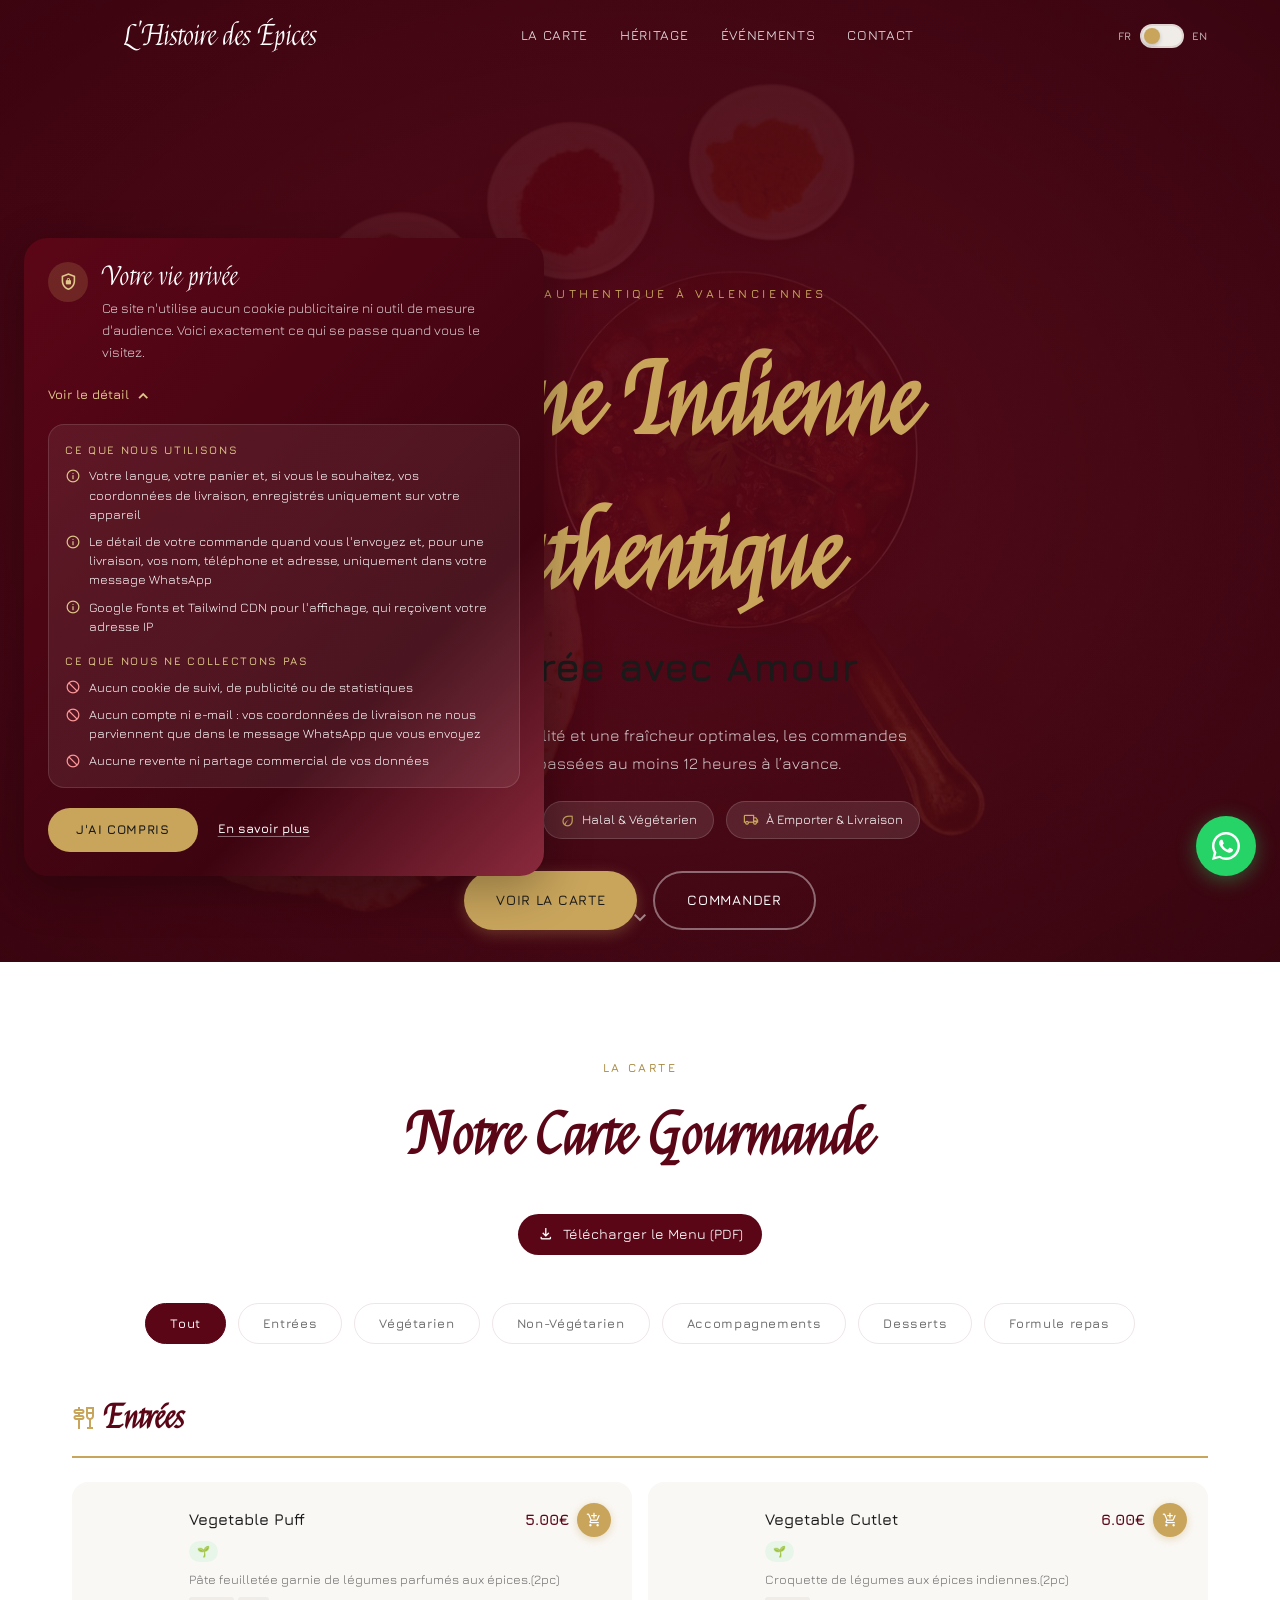
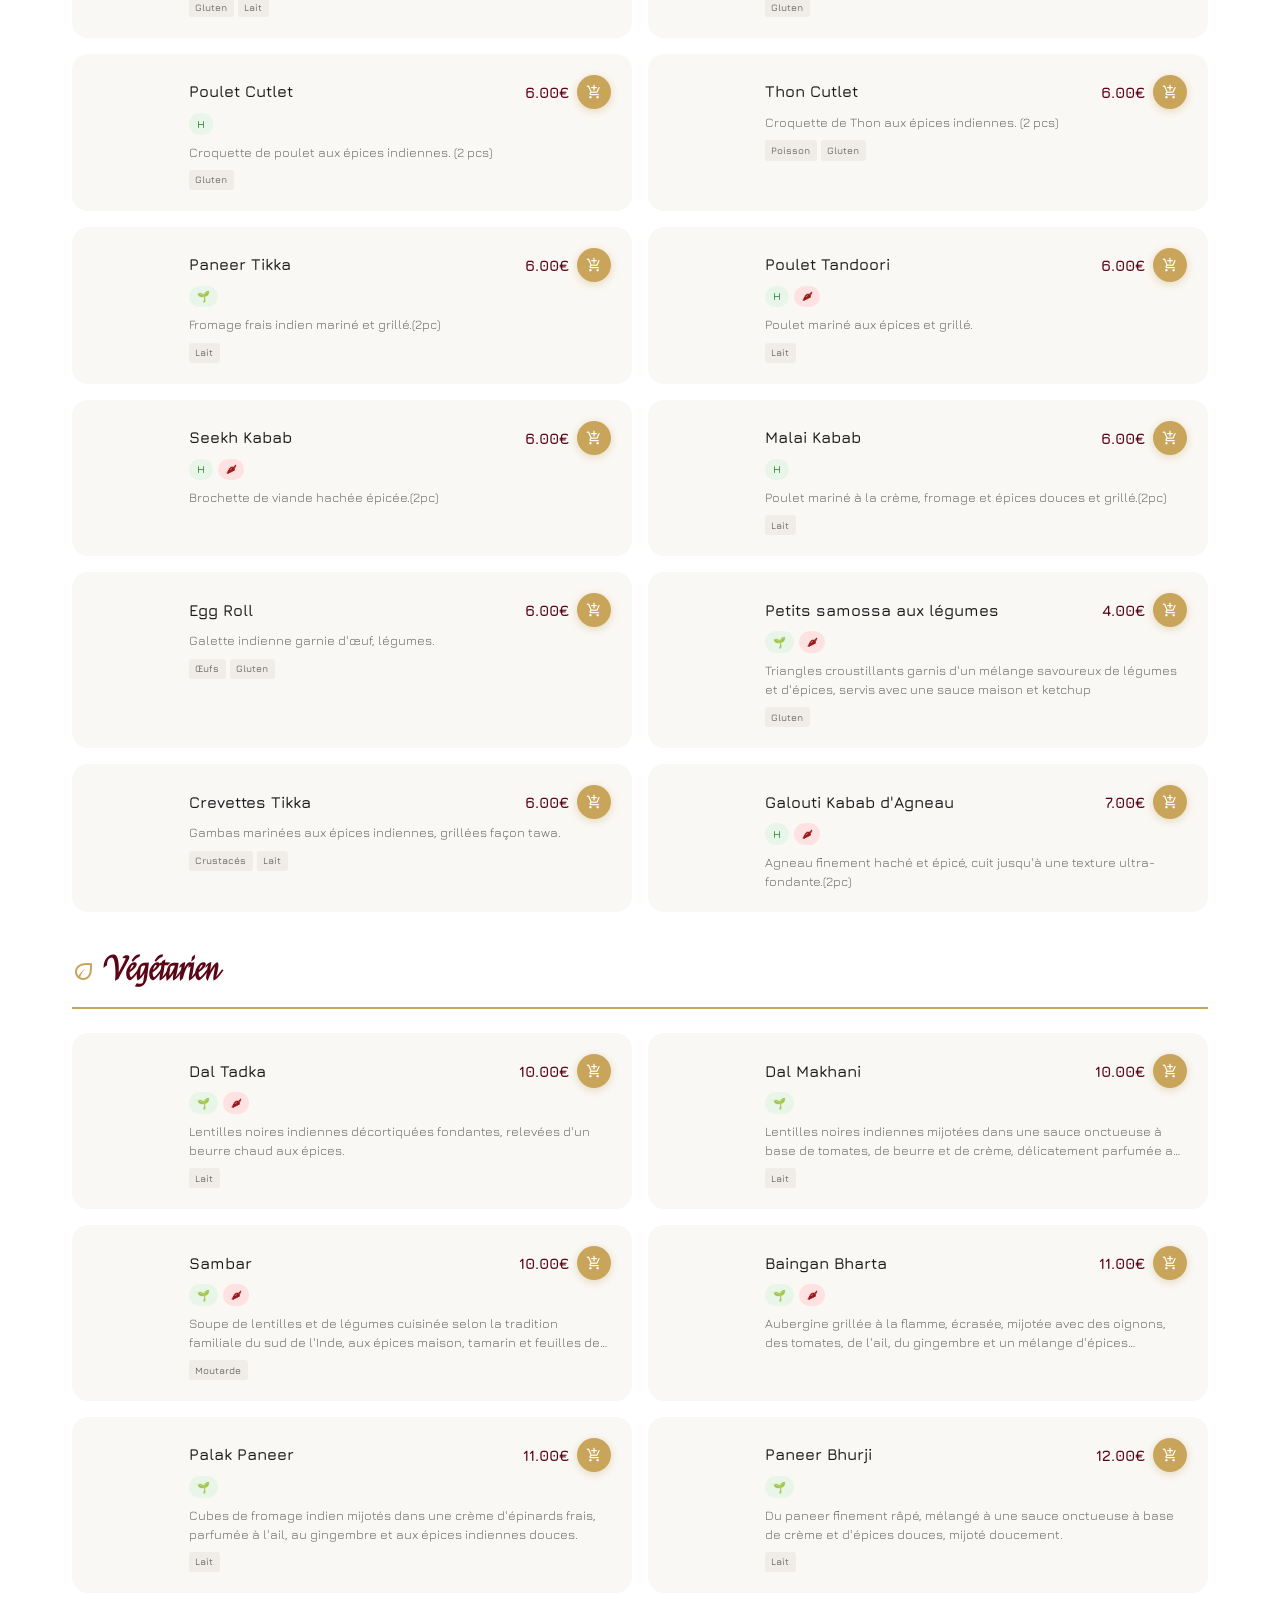
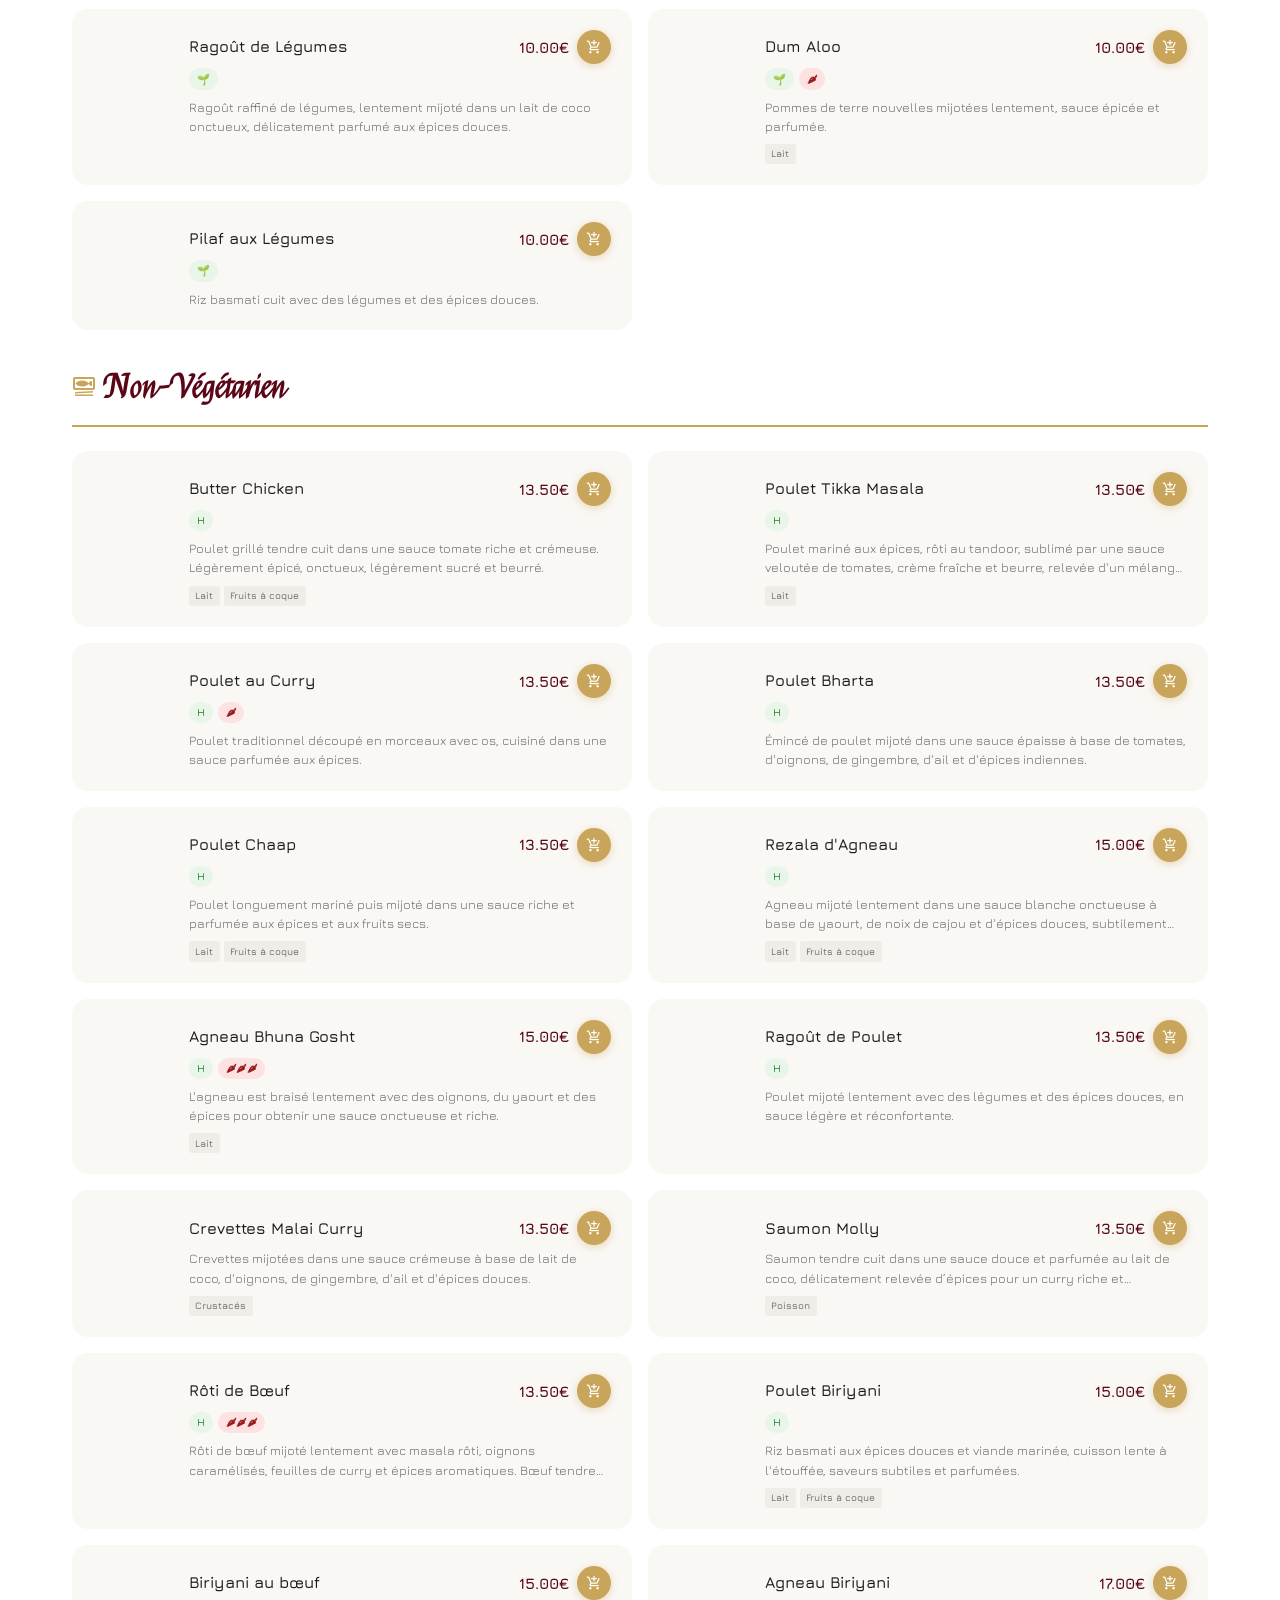
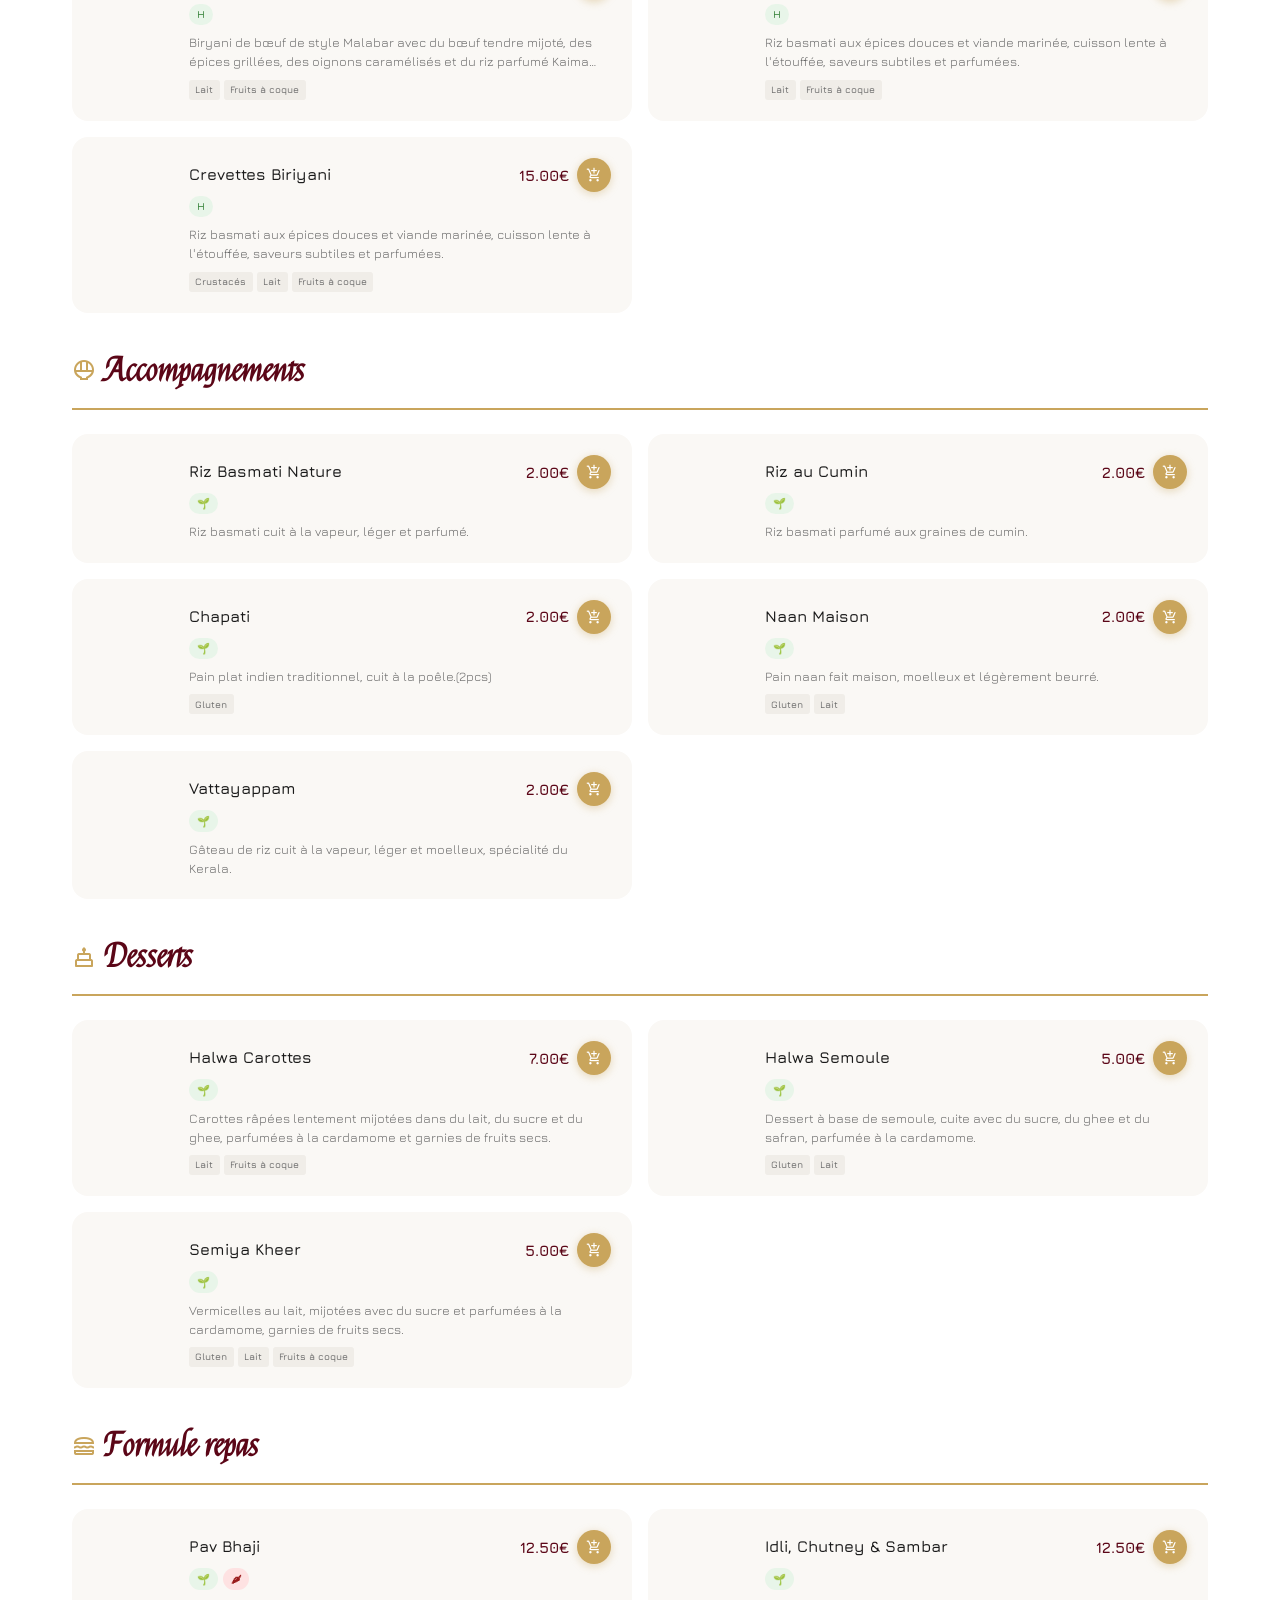
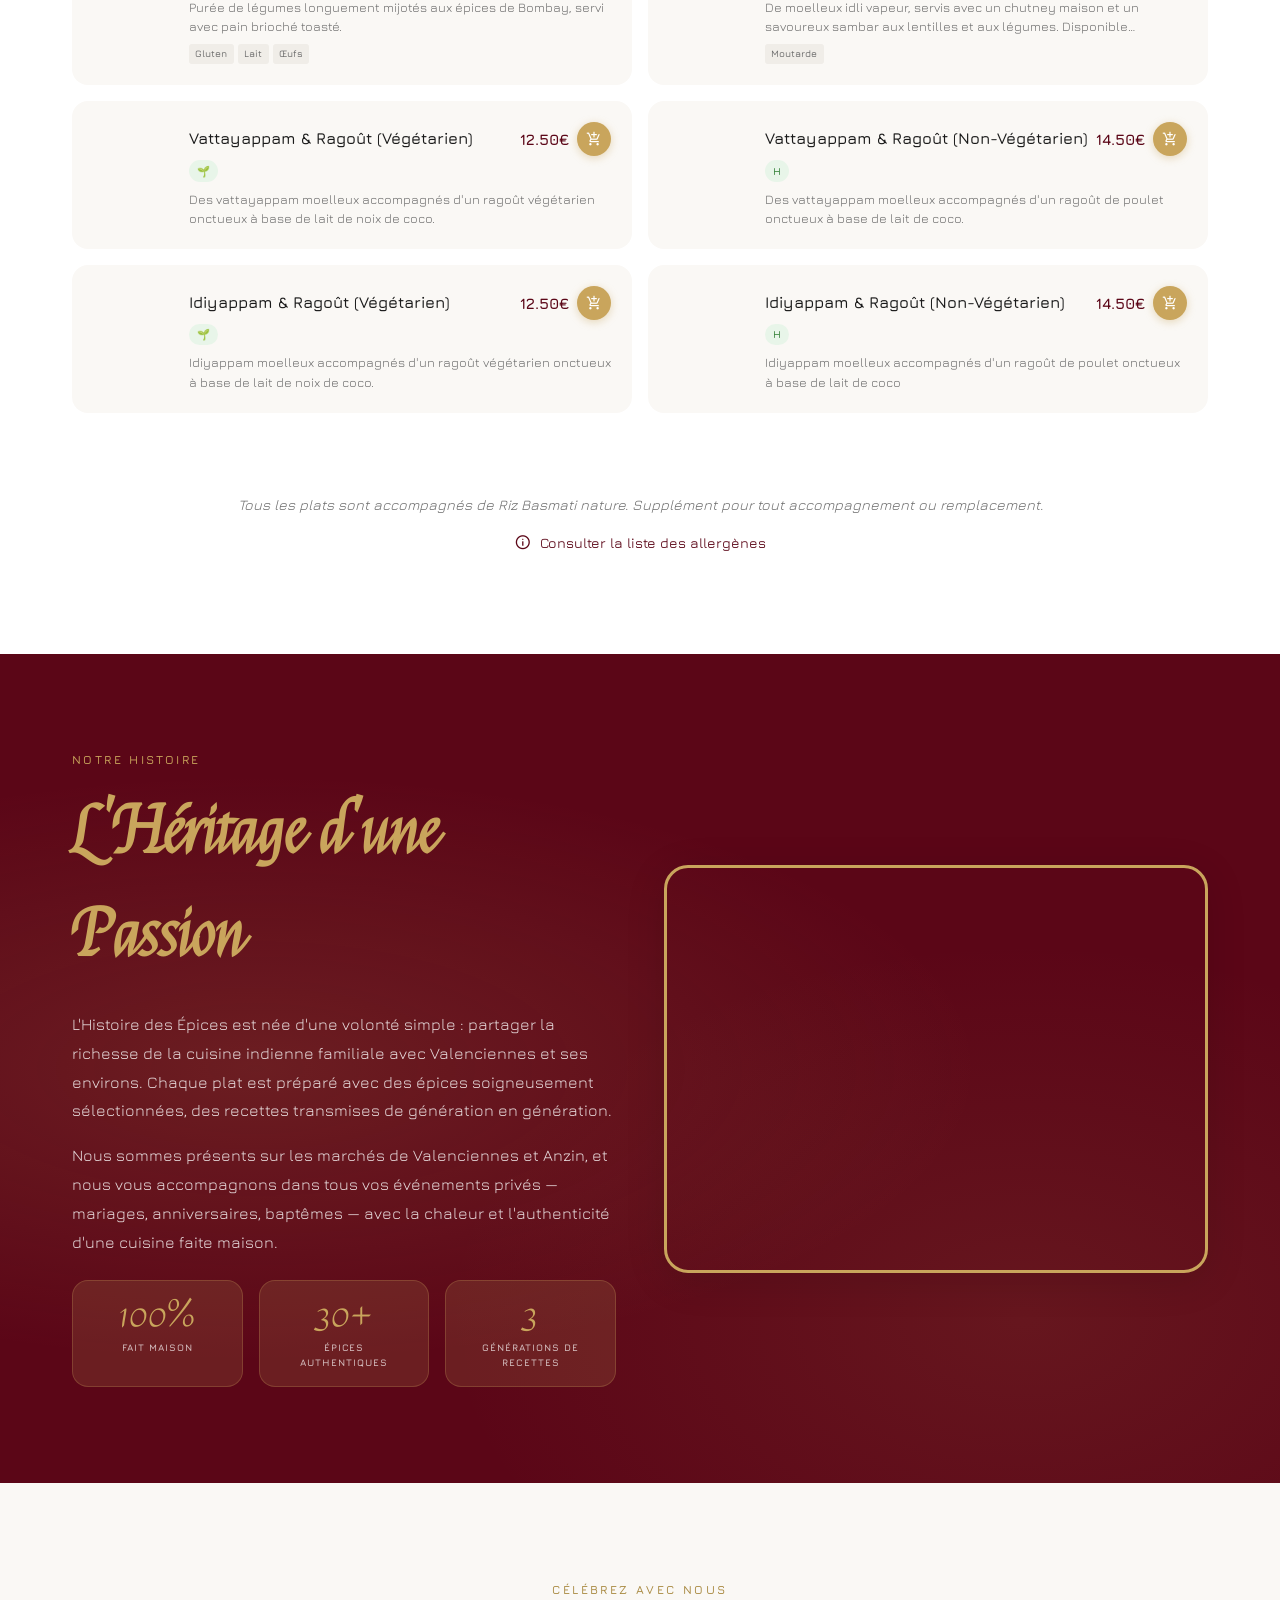
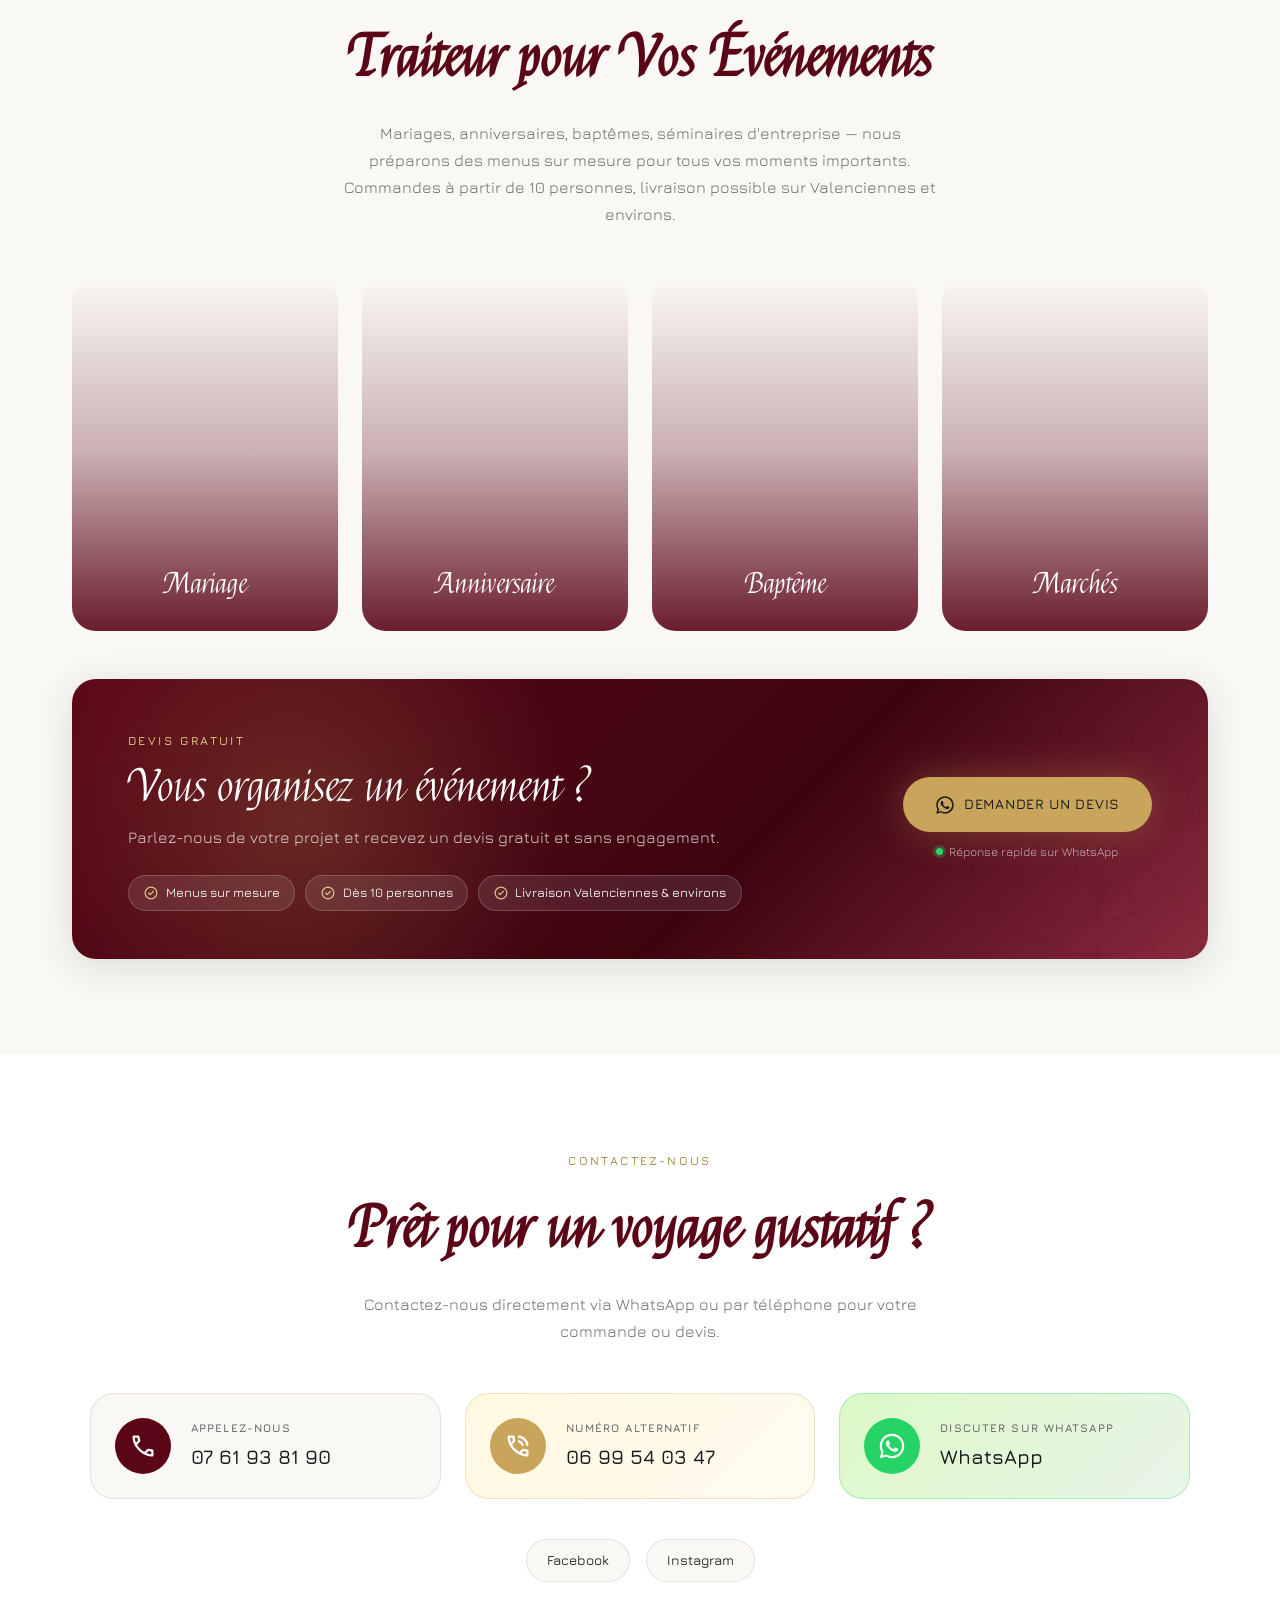
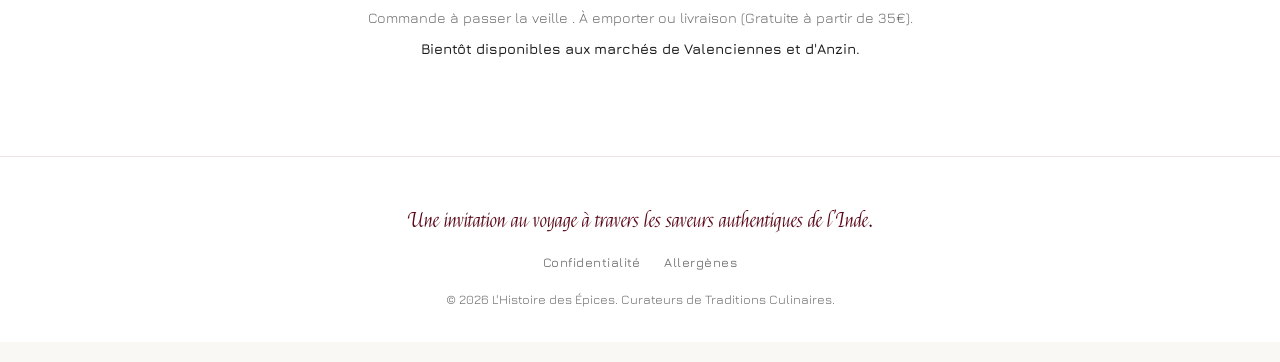
==== index.html @ 1b296e76 "Add order total summary to schedule modal with delivery fee calculation and free delivery threshold " ====
<!doctype html>
<html lang="fr" class="scroll-smooth">

<head>
  <meta charset="UTF-8" />
  <meta name="viewport" content="width=device-width, initial-scale=1.0" />

  <!-- Primary SEO (updated by seo.js on load) -->
  <title>L'Histoire des Épices | Traiteur Indien à Valenciennes</title>
  <meta name="description"
    content="Traiteur indien authentique à Valenciennes. Plats halal et végétariens, livraison à domicile, mariages et événements privés." />
  <meta name="keywords"
    content="traiteur indien, valenciennes, cuisine indienne, halal, végétarien, mariage, anzin, restaurant indien, indian food, catering" />

  <!-- Google Search Console Verification -->
  <meta name="google-site-verification" content="2e4afe59181e27cf" />

  <!-- Open Graph -->
  <meta property="og:type" content="website" />
  <meta property="og:url" content="https://histoiredesepices.github.io" />
  <meta property="og:title" content="L'Histoire des Épices | Traiteur Indien à Valenciennes" />
  <meta property="og:description"
    content="Traiteur indien authentique à Valenciennes. Plats halal et végétariens, livraison à domicile." />
  <meta property="og:image" content="https://histoiredesepices.github.io/assets/logo.png" />
  <meta property="og:locale" content="fr_FR" />
  <meta property="og:site_name" content="L'Histoire des Épices" />

  <!-- Twitter Card -->
  <meta name="twitter:card" content="summary_large_image" />
  <meta name="twitter:title" content="L'Histoire des Épices | Traiteur Indien à Valenciennes" />
  <meta name="twitter:description" content="Traiteur indien authentique à Valenciennes." />
  <meta name="twitter:image" content="https://histoiredesepices.github.io/assets/logo.png" />

  <!-- Canonical URL -->
  <link rel="canonical" href="https://histoiredesepices.github.io" />

  <!-- Sitemap -->
  <link rel="sitemap" type="application/xml" href="/sitemap.xml" />

  <!-- Favicon -->
  <link rel="icon" href="assets/favicon.ico" />

  <!-- Preconnect for performance -->
  <link rel="preconnect" href="https://fonts.googleapis.com" />
  <link rel="preconnect" href="https://fonts.gstatic.com" crossorigin />

  <!-- Preload critical assets -->
  <link rel="preload" href="assets/hero/hero.jpg" as="image" />
  <link rel="preload" href="assets/logo.png" as="image" />

  <!-- Fonts: Jura (body) + Pinyon Script (decorative titles) -->
  <link href="https://fonts.googleapis.com/css2?family=Felipa&family=Jura:wght@300..700&display=swap" rel="stylesheet">
  <link
    href="https://fonts.googleapis.com/css2?family=Material+Symbols+Outlined:opsz,wght,FILL,GRAD@20..48,100..700,0..1,-50..200"
    rel="stylesheet" />

  <!-- Tailwind CDN (Play) -->
  <script>
    tailwind = {
      config: {
        theme: {
          extend: {
            colors: {
              primary: { DEFAULT: '#5b0617', hover: '#7a1f2b', light: '#8a2a3d' },
              saffron: { DEFAULT: '#C9A55C', light: '#e0c88a', dark: '#a88940' },
              cream: '#faf8f5',
              surface: '#ffffff',
              dark: '#1a1a1a',
              muted: '#6b6b6b',
              'on-dark': '#f5f5f5',
              whatsapp: '#25D366',
            },
            fontFamily: {
              script: ['Pinyon Script', 'cursive'],
              body: ['Jura', 'sans-serif'],
            },
          },
        },
      },
    };
  </script>
  <script src="https://cdn.tailwindcss.com"></script>

  <!-- Custom styles -->
  <link rel="stylesheet" href="./assets/css/styles.css" />

  <!-- WebSite schema: tells Google the site name to show in search results -->
  <script type="application/ld+json">
    {
      "@context": "https://schema.org",
      "@type": "WebSite",
      "name": "L'Histoire des Épices",
      "url": "https://histoiredesepices.github.io"
    }
  </script>

  <!-- JSON-LD Schema (updated by seo.js) -->
  <script type="application/ld+json" id="schema-org">
            {
                "@context": "https://schema.org",
                "@type": "FoodEstablishment",
                "name": "L'Histoire des Épices",
                "description": "Traiteur indien authentique à Valenciennes. Plats halal et végétariens, livraison à domicile.",
                "address": {
                    "@type": "PostalAddress",
                    "addressLocality": "Valenciennes",
                    "addressCountry": "FR"
                },
                "servesCuisine": "Indian",
                "url": "https://histoiredesepices.github.io",
                "image": "https://histoiredesepices.github.io/assets/logo.png"
            }
        </script>
</head>

<body class="bg-cream font-body text-dark antialiased">
  <!-- Announcement ticker (rendered by renderTicker) -->
  <div id="ticker-bar" class="ticker-bar" hidden></div>

  <!-- Skip to content (accessibility) -->
  <a href="#main-content" class="skip-link">Aller au contenu principal</a>

  <!-- ═══════════════════════════════════════════════════════════ HEADER / NAV -->
  <header id="site-header">
    <nav class="nav-container" aria-label="Navigation principale">
      <!-- Brand -->
      <a href="#" id="nav-brand" class="nav-brand" aria-label="Accueil L'Histoire des Épices">
        <img src="assets/logo.png" alt="" class="nav-logo" aria-hidden="true" />
        <span id="nav-brand-text" class="font-script text-2xl md:text-3xl text-primary">L'Histoire des Épices</span>
      </a>

      <!-- Desktop nav links -->
      <div id="nav-links" class="nav-links" role="list"></div>

      <!-- Right controls -->
      <div class="nav-controls">
        <!-- Language toggle switch -->
        <div class="lang-switch" role="group" aria-label="Changer de langue">
          <span class="lang-switch__label lang-switch__label--fr">FR</span>
          <button id="lang-toggle" class="lang-switch__toggle" aria-label="Changer de langue" aria-pressed="false">
            <span class="lang-switch__slider"></span>
          </button>
          <span class="lang-switch__label lang-switch__label--en">EN</span>
        </div>

        <!-- Hamburger (mobile) -->
        <button id="hamburger" class="hamburger" aria-label="Ouvrir le menu" aria-expanded="false"
          aria-controls="mobile-menu">
          <span></span>
          <span></span>
          <span></span>
        </button>
      </div>
    </nav>

    <!-- Mobile menu sheet -->
    <div id="mobile-menu" class="mobile-menu" role="dialog" aria-modal="true" aria-label="Menu de navigation" hidden>
      <div id="mobile-nav-links" class="mobile-nav-links"></div>
      <div id="mobile-nav-whatsapp" class="mobile-nav-wa"></div>
    </div>
  </header>

  <!-- ═══════════════════════════════════════════════════════════ MAIN -->
  <main id="main-content">
    <!-- ── CONSTRUCTION MODE -->
    <div id="construction-screen" class="construction-screen" hidden>
      <div class="text-center p-8">
        <img id="construction-logo" src="" alt="" style="width: 120px; margin: 0 auto 1.5rem;" />
        <p id="construction-brand" class="font-script text-5xl text-primary mb-6"></p>
        <p id="construction-message-fr" class="text-muted text-xl" style="margin-bottom: 0.25rem;"></p>
        <p id="construction-message-en" class="text-muted text-lg" style="font-style: italic; opacity: 0.8;"></p>
        <a id="construction-phone" href="" class="btn-primary inline-block mt-6"></a>
      </div>
    </div>

    <!-- ── HERO ──────────────────────────────────────────────────────────── -->
    <section id="hero" class="hero" aria-label="Présentation" data-section="hero">
      <div class="hero-bg"></div>
      <div class="hero-overlay"></div>
      <div class="hero-content">
        <img src="assets/logo.png" alt="L'Histoire des Épices" class="hero-logo animate-fade-up" />
        <p id="hero-eyebrow" class="hero-eyebrow animate-fade-up">TRAITEUR AUTHENTIQUE À VALENCIENNES</p>
        <h1 id="hero-headline" class="hero-headline animate-fade-up delay-1">
          <span class="font-script text-saffron block">Cuisine Indienne</span>
          <span class="font-body font-light text-white">Authentique & Raffinée</span>
        </h1>
        <p id="hero-subheadline" class="hero-subheadline animate-fade-up delay-2">
          Découvrez l'héritage culinaire de l'Inde à travers nos plats faits maison, préparés avec des épices
          soigneusement sélectionnées.
        </p>
        <div id="hero-features" class="hero-features animate-fade-up delay-2">
          <div class="hero-feature">
            <span class="material-symbols-outlined">restaurant</span>
            <span>Traiteur à Domicile</span>
          </div>
          <div class="hero-feature">
            <span class="material-symbols-outlined">eco</span>
            <span>Halal & Végétarien</span>
          </div>
          <div class="hero-feature">
            <span class="material-symbols-outlined">local_shipping</span>
            <span>À Emporter & Livraison</span>
          </div>
        </div>
        <div id="hero-ctas" class="hero-ctas animate-fade-up delay-3">
          <a href="#menu" class="btn-primary">Voir la Carte</a>
          <a href="#contact" class="btn-outline">Commander</a>
        </div>
      </div>
      <div class="hero-scroll-indicator">
        <span class="material-symbols-outlined">expand_more</span>
      </div>
    </section>

    <!-- ── SPECIALTIES (6 signature dishes) ─────────────────────────────── -->
    <section id="specialties" class="specialties" aria-label="Nos Spécialités" data-section="specialties">
      <div class="container">
        <div class="section-header">
          <span class="section-eyebrow">Découvrez</span>
          <h2 class="section-title"><span class="font-script text-primary">Nos Spécialités</span></h2>
          <p class="section-subtitle">Six plats signatures qui racontent l'histoire de nos épices</p>
        </div>
        <div id="specialties-grid" class="specialties-grid">
          <!-- Populated by render.js with 6 signature dishes -->
        </div>
      </div>
    </section>

    <!-- ── MENU ──────────────────────────────────────────────────────────── -->
    <section id="menu" class="menu-section" aria-label="La carte" data-section="menu">
      <div class="container">
        <div class="section-header">
          <span class="section-eyebrow">La Carte</span>
          <h2 id="menu-title" class="section-title"><span class="font-script text-primary">Notre Menu</span></h2>
          <a href="#" class="download-menu-btn" id="download-menu-btn" role="button">
            <span class="material-symbols-outlined">download</span>
            <span data-i18n="download_menu">Télécharger le Menu (PDF)</span>
          </a>
        </div>

        <!-- Category filter tabs -->
        <div id="menu-filters" class="menu-filters" role="group" aria-label="Filtrer par catégorie"></div>

        <!-- Dish grid -->
        <div id="menu-grid" class="menu-grid"></div>

        <!-- Footnote + allergens -->
        <div class="menu-footer">
          <p id="menu-footnote" class="menu-footnote">
            Tous les plats sont accompagnés de Riz Basmati nature. Supplément pour tout accompagnement ou remplacement.
          </p>
          <a id="allergen-link" href="allergens.html" target="_blank" rel="noopener" class="allergen-link">
            <span class="material-symbols-outlined">info</span>
            Consulter la liste des allergènes
          </a>
        </div>
      </div>
    </section>

    <!-- ── HERITAGE ───────────────────────────────────────────────────────── -->
    <section id="heritage" class="heritage" aria-label="Notre histoire" data-section="heritage">
      <div class="heritage-bg"></div>
      <div class="container">
        <div id="heritage-content" class="heritage-content">
          <div class="heritage-text">
            <span class="section-eyebrow text-saffron">Notre Histoire</span>
            <h2 class="heritage-title font-script">L'Héritage d'une Passion</h2>
            <div id="heritage-paragraphs" class="heritage-paragraphs">
              <p>L'Histoire des Épices est née d'une volonté simple : partager la richesse de la cuisine indienne
                familiale avec Valenciennes et ses environs.</p>
            </div>
            <div id="heritage-stats" class="heritage-stats"></div>
          </div>
          <div class="heritage-image-wrap">
            <div id="heritage-image" class="heritage-image"></div>
          </div>
        </div>
      </div>
    </section>

    <!-- ── EVENTS ─────────────────────────────────────────────────────────── -->
    <section id="evenements" class="events" aria-label="Événements" data-section="evenements">
      <div class="container">
        <div class="section-header">
          <span class="section-eyebrow">Célébrez avec nous</span>
          <h2 id="events-title" class="section-title"><span class="font-script text-primary">Événements</span></h2>
          <p id="events-subtitle" class="section-subtitle">Donnez une touche d'exotisme et d'élégance à vos moments les
            plus importants.</p>
        </div>
        <div id="events-grid" class="events-grid"></div>
        <div id="events-cta" class="events-cta reveal" hidden></div>
      </div>
    </section>

    <!-- ── CONTACT ────────────────────────────────────────────────────────── -->
    <section id="contact" class="contact" aria-label="Contact" data-section="contact">
      <div class="container">
        <div class="section-header">
          <span class="section-eyebrow">Contactez-nous</span>
          <h2 id="contact-title" class="section-title"><span class="font-script text-primary">Prêt pour un voyage
              gustatif ?</span></h2>
          <p id="contact-subtitle" class="section-subtitle">Contactez-nous directement via WhatsApp ou par téléphone
            pour votre commande ou devis.</p>
        </div>
        <div id="contact-cards" class="contact-cards"></div>
        <div id="contact-meta" class="contact-meta"></div>
      </div>
    </section>
  </main>

  <!-- ═══════════════════════════════════════════════════════════ FOOTER -->
  <footer id="site-footer" class="site-footer">
    <div class="container">
      <p id="footer-tagline" class="footer-tagline"></p>
      <nav id="footer-links" class="footer-links" aria-label="Liens légaux"></nav>
      <p id="footer-copyright" class="footer-copyright"></p>
    </div>
  </footer>

  <!-- ═══════════════════════════════════════════════════════════ FLOATING WHATSAPP -->
  <div id="floating-whatsapp" class="fab-container" aria-label="Contacter sur WhatsApp" role="complementary"></div>

  <!-- ═══════════════════════════════════════════════════════════ CART FAB -->
  <button id="cart-fab" class="cart-fab" aria-label="Voir le panier" hidden>
    <span class="material-symbols-outlined">shopping_cart</span>
    <span id="cart-fab-badge" class="cart-fab-badge" hidden>0</span>
  </button>

  <!-- ═══════════════════════════════════════════════════════════ CART MODAL -->
  <div id="cart-modal" class="cart-modal" role="dialog" aria-modal="true" aria-labelledby="cart-modal-title" hidden>
    <div class="cart-modal__backdrop" id="cart-backdrop"></div>
    <div class="cart-modal__panel">
      <div class="cart-modal__header">
        <div class="cart-modal__header-left">
          <span class="material-symbols-outlined">shopping_cart</span>
          <h2 id="cart-modal-title" class="cart-modal__title"></h2>
        </div>
        <button class="cart-modal__close" id="cart-close" aria-label="Fermer">
          <span class="material-symbols-outlined">close</span>
        </button>
      </div>
      <div id="cart-items" class="cart-modal__items"></div>
      <div id="cart-footer" class="cart-modal__footer"></div>
    </div>
  </div>

  <!-- ═══════════════════════════════════════════════════════════ SCHEDULE MODAL -->
  <div id="schedule-modal" class="schedule-modal" role="dialog" aria-modal="true" aria-labelledby="schedule-modal-title"
    hidden>
    <div class="schedule-modal__backdrop" id="schedule-backdrop"></div>
    <div class="schedule-modal__card">
      <div class="schedule-modal__header">
        <h2 id="schedule-modal-title" class="schedule-modal__title"></h2>
        <button class="schedule-modal__close" id="schedule-close" aria-label="Fermer">
          <span class="material-symbols-outlined">close</span>
        </button>
      </div>
      <div class="schedule-modal__body">
        <p id="schedule-note" class="schedule-modal__note"></p>

        <!-- Collection or delivery (labels filled from content.json → ui_strings.ordering.fulfillment) -->
        <fieldset class="schedule-modal__field schedule-mode">
          <legend class="schedule-modal__field-label" data-ordering-text="mode_label"></legend>
          <div class="schedule-mode__options">
            <label class="schedule-mode__option">
              <input type="radio" name="schedule-mode" value="collection" checked>
              <span class="material-symbols-outlined" aria-hidden="true">storefront</span>
              <span data-ordering-text="collection"></span>
            </label>
            <label class="schedule-mode__option">
              <input type="radio" name="schedule-mode" value="delivery">
              <span class="material-symbols-outlined" aria-hidden="true">local_shipping</span>
              <span data-ordering-text="delivery"></span>
            </label>
          </div>
        </fieldset>

        <!-- Delivery details — French address format: number + street, complement, postcode + city -->
        <div id="schedule-delivery" class="schedule-delivery" hidden>
          <label class="schedule-modal__field">
            <span class="schedule-modal__field-label" data-ordering-text="name_label"></span>
            <input type="text" id="delivery-name" class="schedule-modal__input" autocomplete="name" maxlength="80">
          </label>
          <label class="schedule-modal__field">
            <span class="schedule-modal__field-label" data-ordering-text="phone_label"></span>
            <input type="tel" id="delivery-phone" class="schedule-modal__input" autocomplete="tel" inputmode="tel"
              maxlength="20" data-ordering-placeholder="phone_placeholder">
          </label>
          <label class="schedule-modal__field">
            <span class="schedule-modal__field-label" data-ordering-text="street_label"></span>
            <input type="text" id="delivery-street" class="schedule-modal__input" autocomplete="address-line1"
              maxlength="120" data-ordering-placeholder="street_placeholder">
          </label>
          <label class="schedule-modal__field">
            <span class="schedule-modal__field-label" data-ordering-text="complement_label"></span>
            <input type="text" id="delivery-complement" class="schedule-modal__input" autocomplete="address-line2"
              maxlength="120" data-ordering-placeholder="complement_placeholder">
          </label>
          <div class="schedule-delivery__row">
            <label class="schedule-modal__field schedule-delivery__postcode">
              <span class="schedule-modal__field-label" data-ordering-text="postcode_label"></span>
              <input type="text" id="delivery-postcode" class="schedule-modal__input" autocomplete="postal-code"
                inputmode="numeric" maxlength="5" data-ordering-placeholder="postcode_placeholder">
            </label>
            <label class="schedule-modal__field schedule-delivery__city">
              <span class="schedule-modal__field-label" data-ordering-text="city_label"></span>
              <input type="text" id="delivery-city" class="schedule-modal__input" autocomplete="address-level2"
                maxlength="80" data-ordering-placeholder="city_placeholder">
            </label>
          </div>
          <label class="schedule-delivery__remember">
            <input type="checkbox" id="delivery-remember" checked>
            <span data-ordering-text="remember_label"></span>
          </label>
        </div>

        <label class="schedule-modal__field">
          <span id="schedule-date-label" class="schedule-modal__field-label"></span>
          <input type="date" id="schedule-date-input" class="schedule-modal__input">
        </label>
        <div class="schedule-modal__field">
          <span id="schedule-time-label" class="schedule-modal__field-label"></span>
          <div class="schedule-modal__time-select">
            <select id="schedule-time-hour" class="schedule-modal__input schedule-modal__select"
              aria-label="Heure"></select>
            <span class="schedule-modal__time-sep">:</span>
            <select id="schedule-time-minute" class="schedule-modal__input schedule-modal__select"
              aria-label="Minutes"></select>
          </div>
          <span id="schedule-time-window-note" class="schedule-modal__hint"></span>
        </div>

        <!-- Order total (delivery fee added below the free-delivery threshold) -->
        <div id="schedule-summary" class="schedule-summary" hidden>
          <div class="schedule-summary__row">
            <span data-ordering-text="subtotal_label"></span>
            <span id="summary-subtotal"></span>
          </div>
          <div class="schedule-summary__row" id="summary-delivery-row" hidden>
            <span data-ordering-text="delivery_fee_label"></span>
            <span id="summary-delivery"></span>
          </div>
          <div class="schedule-summary__total">
            <span data-ordering-text="total_label"></span>
            <strong id="summary-total"></strong>
          </div>
          <p id="summary-hint" class="schedule-summary__hint" hidden></p>
        </div>

        <p id="schedule-error" class="schedule-modal__error" hidden></p>
      </div>
      <div class="schedule-modal__footer">
        <button id="schedule-cancel-btn" class="schedule-modal__cancel-btn" type="button"></button>
        <button id="schedule-confirm-btn" class="schedule-modal__confirm-btn" type="button">
          <span class="material-symbols-outlined" style="font-size:1.1rem;">send</span>
          <span id="schedule-confirm-label"></span>
        </button>
      </div>
    </div>
  </div>

  <!-- ═══════════════════════════════════════════════════════════ DISH MODAL -->
  <div id="dish-modal" class="dish-modal" role="dialog" aria-modal="true" aria-labelledby="modal-dish-name" hidden>
    <div class="dish-modal__backdrop" id="modal-backdrop"></div>
    <div class="dish-modal__card">
      <div class="dish-modal__scroll">
        <div id="modal-image-wrap" class="dish-modal__image-wrap"></div>
        <div class="dish-modal__body">
          <div id="modal-badges" class="dish-modal__badges"></div>
          <h2 id="modal-dish-name" class="dish-modal__name"></h2>
          <p id="modal-desc" class="dish-modal__desc"></p>
          <div id="modal-details" class="dish-modal__details"></div>
          <div id="modal-cta" class="dish-modal__cta"></div>
        </div>
      </div>
      <button class="dish-modal__close" id="modal-close" aria-label="Fermer">
        <span class="material-symbols-outlined">close</span>
        <span class="dish-modal__close-label">Fermer</span>
      </button>
    </div>
  </div>

  <!-- ═══════════════════════════════════════════════════════════ APP -->
  <script src="./assets/js/state.js"></script>
  <script src="./assets/js/utils.js"></script>
  <script src="./assets/js/seo.js"></script>
  <script src="./assets/js/menu.js"></script>
  <script src="./assets/js/menu-pdf.js"></script>
  <script src="./assets/js/render.js"></script>
  <script src="./assets/js/modal.js"></script>
  <script src="./assets/js/cart.js"></script>
  <script src="./assets/js/events.js"></script>
  <script src="./assets/js/privacy.js"></script>
  <script src="./assets/js/boot.js"></script>
</body>

</html>
---- assets/css/styles.css ----
/* ═══════════════════════════════════════════════════════════════════════════
   styles.css — L'Histoire des Épices (Modern Redesign)
   Fonts: Jura (body) + Pinyon Script (decorative)
   ═══════════════════════════════════════════════════════════════════════════ */

/* ─── Design Tokens ───────────────────────────────────────────────────────── */
:root {
    /* Colors */
    --primary: #5b0617;
    --primary-hover: #7a1f2b;
    --primary-light: #8a2a3d;
    --saffron: #c9a55c;
    --saffron-light: #e0c88a;
    --saffron-dark: #a88940;
    --cream: #faf8f5;
    --surface: #ffffff;
    --dark: #1a1a1a;
    --muted: #6b6b6b;
    --light-gray: #f0ede8;
    --border: rgba(91, 6, 23, 0.1);
    --whatsapp: #25d366;
    --whatsapp-dark: #128c7e;

    /* Typography */
    --font-script: 'Felipa', serif;
    --font-body: 'Jura', sans-serif;

    /* Spacing */
    --container-max: 1200px;
    --section-py: 6rem;
    --section-py-mobile: 4rem;

    /* Shadows */
    --shadow-sm: 0 2px 8px rgba(0, 0, 0, 0.06);
    --shadow-md: 0 4px 20px rgba(0, 0, 0, 0.08);
    --shadow-lg: 0 8px 40px rgba(0, 0, 0, 0.12);
    --shadow-glow: 0 0 40px rgba(201, 165, 92, 0.3);

    /* Transitions */
    --ease: cubic-bezier(0.4, 0, 0.2, 1);
    --ease-bounce: cubic-bezier(0.34, 1.56, 0.64, 1);

    /* Border Radius */
    --radius-sm: 0.5rem;
    --radius-md: 1rem;
    --radius-lg: 1.5rem;
    --radius-full: 9999px;
}

/* ─── Performance Optimizations ──────────────────────────────────────────── */
html {
    scroll-behavior: smooth;
}

@media (prefers-reduced-motion: reduce) {
    html {
        scroll-behavior: auto;
    }

    *,
    *::before,
    *::after {
        animation-duration: 0.01ms !important;
        animation-iteration-count: 1 !important;
        transition-duration: 0.01ms !important;
    }
}

/* Content containment for better rendering */
section {
    contain: layout style;
}

/* GPU acceleration for smooth scrolling */
.hero,
.specialties,
.menu-section,
.heritage,
.events,
.contact {
    will-change: transform;
    transform: translateZ(0);
}

/* Image optimization */
img {
    content-visibility: auto;
}

img[data-src] {
    opacity: 0;
    transition: opacity 0.3s ease;
}

img:not([data-src]) {
    opacity: 1;
}

/* ─── Base Reset ──────────────────────────────────────────────────────────── */
*,
*::before,
*::after {
    box-sizing: border-box;
    margin: 0;
    padding: 0;
}

html {
    scroll-behavior: smooth;
    scroll-padding-top: 80px;
}

body {
    font-family: var(--font-body);
    background: var(--cream);
    color: var(--dark);
    line-height: 1.6;
    -webkit-font-smoothing: antialiased;
    -moz-osx-font-smoothing: grayscale;
    overflow-x: hidden;
}

img {
    max-width: 100%;
    height: auto;
    display: block;
}

/* ─── Container ───────────────────────────────────────────────────────────── */
.container {
    width: 100%;
    max-width: var(--container-max);
    margin: 0 auto;
    padding: 0 1.5rem;
}

@media (min-width: 768px) {
    .container {
        padding: 0 2rem;
    }
}

/* ─── Skip Link ───────────────────────────────────────────────────────────── */
.skip-link {
    position: absolute;
    top: -100%;
    left: 1rem;
    background: var(--primary);
    color: white;
    padding: 0.75rem 1.5rem;
    border-radius: 0 0 var(--radius-sm) var(--radius-sm);
    font-weight: 600;
    z-index: 9999;
    text-decoration: none;
    transition: top 0.2s var(--ease);
}

.skip-link:focus {
    top: 0;
}

/* ─── Focus States ────────────────────────────────────────────────────────── */
:focus-visible {
    outline: 2px solid var(--saffron);
    outline-offset: 3px;
}

/* ═══════════════════════════════════════════════════════════════════════════
   NAVIGATION
   ═══════════════════════════════════════════════════════════════════════════ */

#site-header {
    position: fixed;
    top: 0;
    left: 0;
    right: 0;
    z-index: 1000;
    background: transparent;
    border-bottom: 1px solid transparent;
    transition: all 0.4s var(--ease);
}

#site-header.scrolled {
    background: rgba(250, 248, 245, 0.98);
    backdrop-filter: blur(20px);
    -webkit-backdrop-filter: blur(20px);
    border-bottom: 1px solid var(--border);
    box-shadow: var(--shadow-sm);
}

/* Navbar text colors - transparent state (over hero) */
#site-header:not(.scrolled) #nav-brand-text {
    color: white !important;
}

#site-header:not(.scrolled) .nav-link {
    color: rgba(255, 255, 255, 0.85);
}

#site-header:not(.scrolled) .nav-link:hover {
    color: var(--saffron);
}

#site-header:not(.scrolled) .lang-switch__label {
    color: rgba(255, 255, 255, 0.7);
}

#site-header:not(.scrolled) .lang-switch__label--fr,
#site-header:not(.scrolled) .lang-switch__label--en {
    color: rgba(255, 255, 255, 0.7);
}

#site-header:not(.scrolled) .hamburger span {
    background: white;
}

.nav-container {
    display: flex;
    align-items: center;
    justify-content: space-between;
    max-width: var(--container-max);
    margin: 0 auto;
    padding: 1rem 1.5rem;
    height: 72px;
}

@media (min-width: 768px) {
    .nav-container {
        padding: 1rem 2rem;
    }
}

.nav-brand {
    display: flex;
    align-items: center;
    gap: 0.5rem;
    text-decoration: none;
    transition: opacity 0.2s var(--ease);
    flex-shrink: 1;
    min-width: 0;
}

.nav-brand:hover {
    opacity: 0.8;
}

#nav-brand-text {
    font-size: 1.1rem !important;
    white-space: nowrap;
    overflow: hidden;
    text-overflow: ellipsis;
}

@media (min-width: 480px) {
    #nav-brand-text {
        font-size: 1.25rem !important;
    }
}

@media (min-width: 768px) {
    #nav-brand-text {
        font-size: 1.5rem !important;
    }
}

@media (min-width: 1024px) {
    #nav-brand-text {
        font-size: 1.75rem !important;
    }
}

.nav-logo {
    width: 32px;
    height: 32px;
    object-fit: contain;
    flex-shrink: 0;
}

@media (min-width: 480px) {
    .nav-logo {
        width: 36px;
        height: 36px;
    }
}

@media (min-width: 768px) {
    .nav-logo {
        width: 44px;
        height: 44px;
    }
}

.nav-links {
    display: none;
    align-items: center;
    gap: 2rem;
}

@media (min-width: 768px) {
    .nav-links {
        display: flex;
    }
}

.nav-link {
    font-family: var(--font-body);
    font-size: 0.85rem;
    font-weight: 500;
    letter-spacing: 0.05em;
    text-transform: uppercase;
    color: var(--muted);
    text-decoration: none;
    position: relative;
    padding: 0.5rem 0;
    transition: color 0.2s var(--ease);
}

.nav-link::after {
    content: '';
    position: absolute;
    bottom: 0;
    left: 0;
    width: 0;
    height: 2px;
    background: var(--saffron);
    transition: width 0.3s var(--ease);
}

.nav-link:hover {
    color: var(--primary);
}

.nav-link:hover::after {
    width: 100%;
}

.nav-controls {
    display: flex;
    align-items: center;
    gap: 0.75rem;
}

/* Language Toggle Switch */
.lang-switch {
    display: flex;
    align-items: center;
    gap: 0.5rem;
}

.lang-switch__label {
    font-family: var(--font-body);
    font-size: 0.7rem;
    font-weight: 600;
    letter-spacing: 0.05em;
    color: var(--muted);
    transition: color 0.3s var(--ease);
    user-select: none;
}

.lang-switch__label--fr.active,
.lang-switch__label--en.active {
    color: var(--primary);
}

.lang-switch__toggle {
    position: relative;
    width: 44px;
    height: 24px;
    background: var(--light-gray);
    border: 2px solid var(--border);
    border-radius: var(--radius-full);
    cursor: pointer;
    transition: all 0.3s var(--ease);
    padding: 0;
}

.lang-switch__toggle:hover {
    border-color: var(--saffron);
}

.lang-switch__toggle:focus-visible {
    outline: 2px solid var(--saffron);
    outline-offset: 2px;
}

.lang-switch__slider {
    position: absolute;
    top: 2px;
    left: 2px;
    width: 16px;
    height: 16px;
    background: var(--saffron);
    border-radius: 50%;
    transition: transform 0.3s var(--ease-bounce);
    box-shadow: 0 2px 4px rgba(0, 0, 0, 0.2);
}

.lang-switch__toggle[aria-pressed='true'] .lang-switch__slider {
    transform: translateX(20px);
}

.lang-switch__toggle[aria-pressed='true'] {
    background: rgba(201, 165, 92, 0.2);
    border-color: var(--saffron);
}

/* Hamburger */
.hamburger {
    display: flex;
    flex-direction: column;
    justify-content: center;
    align-items: center;
    width: 40px;
    height: 40px;
    background: transparent;
    border: none;
    cursor: pointer;
    gap: 5px;
    padding: 8px;
}

@media (min-width: 768px) {
    .hamburger {
        display: none;
    }
}

.hamburger span {
    display: block;
    width: 22px;
    height: 2px;
    background: var(--primary);
    border-radius: 2px;
    transition: all 0.3s var(--ease);
}

.hamburger.active span:nth-child(1) {
    transform: rotate(45deg) translate(5px, 5px);
}

.hamburger.active span:nth-child(2) {
    opacity: 0;
}

.hamburger.active span:nth-child(3) {
    transform: rotate(-45deg) translate(5px, -5px);
}

/* Mobile Menu */
.mobile-menu {
    position: fixed;
    top: 72px;
    left: 0;
    right: 0;
    bottom: 0;
    height: calc(100vh - 72px);
    height: calc(100dvh - 72px);
    background: var(--surface);
    padding: 2rem;
    transform: translateX(100%);
    transition: transform 0.4s var(--ease);
    overflow-y: auto;
    z-index: 999;
}

.mobile-menu:not([hidden]) {
    transform: translateX(0);
}

.mobile-menu[hidden] {
    display: block;
    visibility: hidden;
}

.mobile-nav-links {
    display: flex;
    flex-direction: column;
    gap: 0.5rem;
}

.nav-link-mobile {
    font-family: var(--font-body);
    font-size: 1.25rem;
    font-weight: 500;
    color: var(--dark);
    text-decoration: none;
    padding: 1rem 0;
    border-bottom: 1px solid var(--border);
    transition: color 0.2s var(--ease);
}

.nav-link-mobile:hover {
    color: var(--primary);
}

.mobile-nav-wa {
    margin-top: 2rem;
}

/* ═══════════════════════════════════════════════════════════════════════════
   HERO SECTION
   ═══════════════════════════════════════════════════════════════════════════ */

.hero {
    position: relative;
    min-height: 100vh;
    display: flex;
    align-items: center;
    justify-content: center;
    overflow: hidden;
}

.hero-bg {
    position: absolute;
    inset: 0;
    background:
        linear-gradient(135deg, rgba(91, 6, 23, 0.95) 0%, rgba(91, 6, 23, 0.85) 100%),
        url('../hero/hero.jpg') center/cover no-repeat;
    z-index: 0;
}

.hero-overlay {
    position: absolute;
    inset: 0;
    background: radial-gradient(ellipse at center, transparent 0%, rgba(0, 0, 0, 0.3) 100%);
    z-index: 1;
}

.hero-content {
    position: relative;
    z-index: 2;
    text-align: center;
    padding: 2rem;
    max-width: 900px;
}

.hero-logo {
    width: 160px;
    height: auto;
    margin: 0 auto 2rem;
    margin-top: -3rem;
    display: block;
    filter: drop-shadow(0 4px 12px rgba(0, 0, 0, 0.3));
}

@media (min-width: 768px) {
    .hero-logo {
        width: 200px;
        margin-top: 2rem;
        margin-bottom: 2.5rem;
    }
}

.hero-eyebrow {
    font-family: var(--font-body);
    font-size: 0.75rem;
    font-weight: 600;
    letter-spacing: 0.3em;
    color: var(--saffron);
    margin-bottom: 1.5rem;
}

.hero-headline {
    margin-bottom: 1.5rem;
}

.hero-headline .font-script {
    font-size: 3.5rem;
    margin-bottom: 0.5rem;
}

.hero-headline .font-body {
    font-size: 1.5rem;
    display: block;
}

@media (min-width: 768px) {
    .hero-headline .font-script {
        font-size: 5rem;
    }
    .hero-headline .font-body {
        font-size: 2rem;
    }
}

@media (min-width: 1024px) {
    .hero-headline .font-script {
        font-size: 6rem;
    }
    .hero-headline .font-body {
        font-size: 2.5rem;
    }
}

.hero-subheadline {
    font-size: 1rem;
    color: rgba(255, 255, 255, 0.8);
    max-width: 550px;
    margin: 0 auto 1.5rem;
    line-height: 1.7;
}

/* Hero Features - inline with content */
.hero-features {
    display: flex;
    flex-wrap: wrap;
    justify-content: center;
    gap: 0.75rem;
    margin-bottom: 2rem;
}

.hero-feature {
    display: inline-flex;
    align-items: center;
    gap: 0.4rem;
    padding: 0.5rem 1rem;
    background: rgba(255, 255, 255, 0.1);
    backdrop-filter: blur(10px);
    -webkit-backdrop-filter: blur(10px);
    border: 1px solid rgba(255, 255, 255, 0.15);
    border-radius: var(--radius-full);
    color: rgba(255, 255, 255, 0.9);
    font-size: 0.8rem;
    font-weight: 500;
    transition: all 0.3s var(--ease);
}

.hero-feature:hover {
    background: rgba(255, 255, 255, 0.2);
    border-color: var(--saffron);
}

.hero-feature .material-symbols-outlined {
    font-size: 1rem;
    color: var(--saffron);
}

.hero-ctas {
    display: flex;
    flex-wrap: wrap;
    gap: 1rem;
    justify-content: center;
}

/* Mobile hero adjustments */
@media (max-width: 640px) {
    .hero {
        min-height: 100vh;
        min-height: 100dvh;
        padding-top: 2rem;
    }

    .hero-content {
        padding: 0.1rem 0.5rem;
    }

    .hero-logo {
        width: 180px;
        margin-bottom: 1.5rem;
        margin-top: 0;
    }

    .hero-eyebrow {
        font-size: 0.65rem;
        margin-bottom: 1rem;
        letter-spacing: 0.15em;
    }

    .hero-headline {
        margin-bottom: 1rem;
    }

    .hero-headline .font-script {
        font-size: 2.75rem;
    }

    .hero-headline .font-body {
        font-size: 1.15rem;
    }

    .hero-subheadline {
        font-size: 0.95rem;
        margin-bottom: 1.5rem;
        line-height: 1.6;
    }

    .hero-features {
        gap: 0.6rem;
        margin-bottom: 2rem;
    }

    .hero-feature {
        padding: 0.5rem 0.9rem;
        font-size: 0.75rem;
        gap: 0.35rem;
    }

    .hero-feature .material-symbols-outlined {
        font-size: 0.95rem;
    }

    .hero-ctas {
        gap: 1rem;
    }

    .hero-ctas .btn-primary,
    .hero-ctas .btn-outline {
        padding: 0.75rem 2rem;
        font-size: 0.9rem;
    }

    .hero-scroll-indicator {
        display: none;
    }
}

.hero-scroll-indicator {
    position: absolute;
    bottom: 1.5rem;
    left: 50%;
    transform: translateX(-50%);
    z-index: 2;
    color: rgba(255, 255, 255, 0.5);
    animation: bounce 2s infinite;
}

@keyframes bounce {
    0%,
    20%,
    50%,
    80%,
    100% {
        transform: translateX(-50%) translateY(0);
    }
    40% {
        transform: translateX(-50%) translateY(-10px);
    }
    60% {
        transform: translateX(-50%) translateY(-5px);
    }
}

/* ─── Animations ──────────────────────────────────────────────────────────── */
.animate-fade-up {
    opacity: 0;
    transform: translateY(30px);
    animation: fadeUp 0.8s var(--ease) forwards;
}

.delay-1 {
    animation-delay: 0.2s;
}
.delay-2 {
    animation-delay: 0.4s;
}
.delay-3 {
    animation-delay: 0.6s;
}

@keyframes fadeUp {
    to {
        opacity: 1;
        transform: translateY(0);
    }
}

/* ═══════════════════════════════════════════════════════════════════════════
   BUTTONS
   ═══════════════════════════════════════════════════════════════════════════ */

.btn-primary {
    display: inline-flex;
    align-items: center;
    justify-content: center;
    gap: 0.5rem;
    padding: 1rem 2rem;
    background: var(--saffron);
    color: var(--dark);
    font-family: var(--font-body);
    font-size: 0.875rem;
    font-weight: 600;
    letter-spacing: 0.05em;
    text-transform: uppercase;
    text-decoration: none;
    border: none;
    border-radius: var(--radius-full);
    cursor: pointer;
    transition: all 0.3s var(--ease);
    box-shadow: 0 4px 15px rgba(201, 165, 92, 0.3);
}

.btn-primary:hover {
    background: var(--saffron-dark);
    transform: translateY(-2px);
    box-shadow: 0 6px 25px rgba(201, 165, 92, 0.4);
}

.btn-outline {
    display: inline-flex;
    align-items: center;
    justify-content: center;
    gap: 0.5rem;
    padding: 1rem 2rem;
    background: transparent;
    color: white;
    font-family: var(--font-body);
    font-size: 0.875rem;
    font-weight: 600;
    letter-spacing: 0.05em;
    text-transform: uppercase;
    text-decoration: none;
    border: 2px solid rgba(255, 255, 255, 0.4);
    border-radius: var(--radius-full);
    cursor: pointer;
    transition: all 0.3s var(--ease);
}

.btn-outline:hover {
    background: rgba(255, 255, 255, 0.1);
    border-color: white;
}

.btn-secondary {
    display: inline-flex;
    align-items: center;
    justify-content: center;
    gap: 0.5rem;
    padding: 0.875rem 1.75rem;
    background: transparent;
    color: var(--primary);
    font-family: var(--font-body);
    font-size: 0.875rem;
    font-weight: 600;
    letter-spacing: 0.05em;
    text-transform: uppercase;
    text-decoration: none;
    border: 2px solid var(--border);
    border-radius: var(--radius-full);
    cursor: pointer;
    transition: all 0.3s var(--ease);
}

.btn-secondary:hover {
    border-color: var(--primary);
    background: rgba(91, 6, 23, 0.05);
}

/* ═══════════════════════════════════════════════════════════════════════════
   SECTION HEADERS
   ═══════════════════════════════════════════════════════════════════════════ */

.section-header {
    text-align: center;
    margin-bottom: 3rem;
}

.section-eyebrow {
    display: block;
    font-family: var(--font-body);
    font-size: 0.75rem;
    font-weight: 600;
    letter-spacing: 0.2em;
    text-transform: uppercase;
    color: var(--saffron-dark);
    margin-bottom: 0.75rem;
}

.section-title {
    font-size: 2.5rem;
    margin-bottom: 1rem;
}

@media (min-width: 768px) {
    .section-title {
        font-size: 3.5rem;
    }
}

.section-subtitle {
    font-size: 1rem;
    color: var(--muted);
    max-width: 600px;
    margin: 0 auto;
    line-height: 1.7;
}

/* ═══════════════════════════════════════════════════════════════════════════
   FEATURES SECTION
   ═══════════════════════════════════════════════════════════════════════════ */

.features {
    padding: 5rem 0;
    background: var(--surface);
    position: relative;
}

.features::before {
    content: '';
    position: absolute;
    top: 0;
    left: 0;
    right: 0;
    height: 1px;
    background: linear-gradient(90deg, transparent, var(--saffron), transparent);
}

.features-grid {
    display: grid;
    grid-template-columns: 1fr;
    gap: 2rem;
}

@media (min-width: 768px) {
    .features-grid {
        grid-template-columns: repeat(3, 1fr);
    }
}

.feature-card {
    text-align: center;
    padding: 2.5rem 1.5rem;
    background: var(--cream);
    border-radius: var(--radius-lg);
    border: 1px solid var(--border);
    transition: all 0.3s var(--ease);
}

.feature-card:hover {
    transform: translateY(-5px);
    box-shadow: var(--shadow-md);
    border-color: var(--saffron);
}

.feature-icon {
    width: 70px;
    height: 70px;
    margin: 0 auto 1.5rem;
    display: flex;
    align-items: center;
    justify-content: center;
    background: linear-gradient(135deg, var(--primary) 0%, var(--primary-light) 100%);
    border-radius: 50%;
    color: white;
}

.feature-icon .material-symbols-outlined {
    font-size: 32px;
}

.feature-card h3 {
    font-family: var(--font-body);
    font-size: 1.1rem;
    font-weight: 600;
    color: var(--dark);
    margin-bottom: 0.5rem;
}

.feature-card p {
    font-size: 0.9rem;
    color: var(--muted);
    line-height: 1.6;
}

/* ═══════════════════════════════════════════════════════════════════════════
   SPECIALTIES SECTION
   ═══════════════════════════════════════════════════════════════════════════ */

.specialties {
    padding: var(--section-py) 0;
    background: var(--cream);
}

@media (max-width: 767px) {
    .specialties {
        padding: var(--section-py-mobile) 0;
    }
}

.specialties-grid {
    display: grid;
    grid-template-columns: 1fr;
    gap: 1.5rem;
}

@media (min-width: 640px) {
    .specialties-grid {
        grid-template-columns: repeat(2, 1fr);
    }
}

@media (min-width: 1024px) {
    .specialties-grid {
        grid-template-columns: repeat(3, 1fr);
    }
}

.specialty-card {
    position: relative;
    border-radius: var(--radius-lg);
    overflow: hidden;
    background: var(--surface);
    box-shadow: var(--shadow-sm);
    transition: all 0.4s var(--ease);
    cursor: pointer;
}

.specialty-card:hover {
    transform: translateY(-8px);
    box-shadow: var(--shadow-lg);
}

.specialty-card__image {
    position: relative;
    aspect-ratio: 4/3;
    overflow: hidden;
}

.specialty-card__image img {
    width: 100%;
    height: 100%;
    object-fit: cover;
    transition: transform 0.5s var(--ease);
}

.specialty-card:hover .specialty-card__image img {
    transform: scale(1.08);
}

.specialty-card__badge {
    position: absolute;
    top: 1rem;
    left: 1rem;
    padding: 0.4rem 0.8rem;
    background: var(--saffron);
    color: var(--dark);
    font-size: 0.7rem;
    font-weight: 700;
    letter-spacing: 0.05em;
    text-transform: uppercase;
    border-radius: var(--radius-full);
}

.specialty-card__badge--new {
    background: var(--primary);
    color: white;
}

.specialty-card__spice {
    font-size: 0.9rem;
    margin-left: 0.25rem;
}

.specialty-card__content {
    padding: 1.5rem;
}

.specialty-card__name {
    font-family: var(--font-body);
    font-size: 1.15rem;
    font-weight: 600;
    color: var(--dark);
    margin-bottom: 0.5rem;
}

.specialty-card__desc {
    font-size: 0.875rem;
    color: var(--muted);
    line-height: 1.6;
    margin-bottom: 1rem;
    display: -webkit-box;
    -webkit-line-clamp: 2;
    line-clamp: 2;
    -webkit-box-orient: vertical;
    overflow: hidden;
}

.specialty-card__footer {
    display: flex;
    align-items: center;
    justify-content: space-between;
    margin-top: 0.75rem;
}

.specialty-card__cart {
    flex-shrink: 0;
}

.specialty-card__price {
    font-family: var(--font-body);
    font-size: 1.1rem;
    font-weight: 700;
    color: var(--primary);
}

.specialty-card__placeholder {
    aspect-ratio: 4/3;
    background: linear-gradient(135deg, var(--light-gray) 0%, var(--cream) 100%);
    display: flex;
    align-items: center;
    justify-content: center;
    font-family: var(--font-script);
    font-size: 3rem;
    color: var(--muted);
}

/* ═══════════════════════════════════════════════════════════════════════════
   MENU SECTION
   ═══════════════════════════════════════════════════════════════════════════ */

.menu-section {
    padding: var(--section-py) 0;
    background: var(--surface);
}

@media (max-width: 767px) {
    .menu-section {
        padding: var(--section-py-mobile) 0;
    }
}

.menu-filters {
    display: flex;
    flex-wrap: wrap;
    justify-content: center;
    gap: 0.75rem;
    margin-bottom: 3rem;
}

.menu-filter {
    padding: 0.75rem 1.5rem;
    background: transparent;
    border: 1.5px solid var(--border);
    border-radius: var(--radius-full);
    font-family: var(--font-body);
    font-size: 0.8rem;
    font-weight: 600;
    letter-spacing: 0.05em;
    color: var(--muted);
    cursor: pointer;
    transition: all 0.2s var(--ease);
}

.menu-filter:hover {
    border-color: var(--saffron);
    color: var(--primary);
}

.menu-filter.active {
    background: var(--primary);
    border-color: var(--primary);
    color: white;
}

.menu-grid {
    display: flex;
    flex-direction: column;
    gap: 0;
}

.menu-group {
    margin-bottom: 2rem;
}

.menu-group--hidden {
    display: none;
}

.menu-group-header {
    display: flex;
    align-items: center;
    gap: 1rem;
    margin-bottom: 1.5rem;
    padding-bottom: 0.75rem;
    border-bottom: 2px solid var(--saffron);
}

.menu-group-header h3 {
    font-family: var(--font-script);
    font-size: 2rem;
    color: var(--primary);
    display: flex;
    align-items: center;
    gap: 0.5rem;
}

.menu-group-header .material-symbols-outlined {
    font-size: 1.5rem;
    color: var(--saffron);
}

.menu-items {
    display: grid;
    grid-template-columns: 1fr;
    gap: 1rem;
}

@media (min-width: 768px) {
    .menu-items {
        grid-template-columns: repeat(2, 1fr);
    }
}

.menu-item {
    display: flex;
    gap: 1rem;
    padding: 1.25rem;
    background: var(--cream);
    border-radius: var(--radius-md);
    border: 1px solid transparent;
    transition: all 0.3s var(--ease);
}

.menu-item:hover {
    border-color: var(--saffron);
    box-shadow: var(--shadow-sm);
    cursor: pointer;
}

.menu-item__image {
    flex-shrink: 0;
    width: 80px;
    height: 80px;
    border-radius: var(--radius-sm);
    overflow: hidden;
}

.menu-item__image img {
    width: 100%;
    height: 100%;
    object-fit: cover;
}

.menu-item__placeholder {
    width: 100%;
    height: 100%;
    background: var(--light-gray);
    display: flex;
    align-items: center;
    justify-content: center;
    font-family: var(--font-script);
    font-size: 1.5rem;
    color: var(--muted);
}

.menu-item__body {
    flex: 1;
    min-width: 0;
}

.menu-item__header {
    display: flex;
    justify-content: space-between;
    align-items: center;
    gap: 0.5rem;
    margin-bottom: 0.25rem;
}

.menu-item__actions {
    display: flex;
    align-items: center;
    gap: 0.5rem;
    flex-shrink: 0;
}

.menu-item__name {
    font-family: var(--font-body);
    font-size: 1rem;
    font-weight: 600;
    color: var(--dark);
}

.menu-item__price {
    font-family: var(--font-body);
    font-size: 0.95rem;
    font-weight: 700;
    color: var(--primary);
    white-space: nowrap;
}

.menu-item__badges {
    display: flex;
    flex-wrap: wrap;
    gap: 0.3rem;
    margin-bottom: 0.5rem;
}

.badge {
    padding: 0.15rem 0.5rem;
    font-size: 0.65rem;
    font-weight: 700;
    letter-spacing: 0.03em;
    border-radius: var(--radius-full);
    text-transform: uppercase;
}

.badge--signature {
    background: var(--saffron);
    color: var(--dark);
}

.badge--new {
    background: var(--primary);
    color: white;
}

.badge--veg {
    background: #e8f5e9;
    color: #2e7d32;
}

.badge--halal {
    background: #e8f5e9;
    color: #2e7d32;
    font-weight: 600;
}

.badge--spicy {
    background: #fee2e2;
    color: #991b1b;
}

.menu-item__desc {
    font-size: 0.8rem;
    color: var(--muted);
    line-height: 1.5;
    display: -webkit-box;
    -webkit-line-clamp: 2;
    line-clamp: 2;
    -webkit-box-orient: vertical;
    overflow: hidden;
}

.menu-item__meta {
    display: flex;
    flex-wrap: wrap;
    align-items: center;
    gap: 0.5rem;
    margin-top: 0.5rem;
}

.menu-item__calories {
    font-size: 0.7rem;
    font-weight: 500;
    color: var(--muted);
    padding: 0.2rem 0.5rem;
    background: rgba(201, 165, 92, 0.15);
    border-radius: var(--radius-full);
}

.menu-item__allergens {
    display: flex;
    flex-wrap: wrap;
    gap: 0.25rem;
}

.allergen-tag {
    font-size: 0.6rem;
    font-weight: 600;
    padding: 0.15rem 0.4rem;
    background: var(--light-gray);
    color: var(--muted);
    border-radius: 3px;
}

.menu-footer {
    margin-top: 3rem;
    text-align: center;
}

.menu-footnote {
    font-size: 0.9rem;
    color: var(--muted);
    font-style: italic;
    margin-bottom: 1rem;
}

.allergen-link {
    display: inline-flex;
    align-items: center;
    gap: 0.5rem;
    font-size: 0.875rem;
    font-weight: 500;
    color: var(--primary);
    text-decoration: none;
    transition: color 0.2s var(--ease);
}

.allergen-link:hover {
    color: var(--saffron-dark);
}

.allergen-link .material-symbols-outlined {
    font-size: 1.1rem;
}

.download-menu-btn {
    display: inline-flex;
    align-items: center;
    gap: 0.5rem;
    font-family: var(--font-body);
    font-size: 0.875rem;
    font-weight: 500;
    color: white;
    background: var(--primary);
    text-decoration: none;
    padding: 0.6rem 1.2rem;
    border-radius: var(--radius-full);
    margin-top: 1rem;
    transition: all 0.2s var(--ease);
}

.download-menu-btn:hover {
    background: var(--primary-hover);
    transform: translateY(-1px);
}

.download-menu-btn .material-symbols-outlined {
    font-size: 1.1rem;
}

.download-menu-btn.is-loading {
    opacity: 0.75;
    cursor: progress;
    pointer-events: none;
}

.download-menu-btn.is-loading .material-symbols-outlined {
    animation: menuPdfSpin 1s linear infinite;
}

@keyframes menuPdfSpin {
    to {
        transform: rotate(360deg);
    }
}

/* ═══════════════════════════════════════════════════════════════════════════
   GENERATED MENU PDF TEMPLATE (menu-pdf.js) — rendered off-screen, then
   rasterised by html2pdf.js. Sized for an A4 content area (703px wide).
   ═══════════════════════════════════════════════════════════════════════════ */

.menu-pdf-host {
    position: fixed;
    top: 0;
    left: -10000px;
    pointer-events: none;
}

.menu-pdf {
    background: #fff;
    color: var(--dark);
    font-family: var(--font-body);
    font-size: 13px;
    line-height: 1.5;
}

/* Solid colours only in this template (no CSS gradients) — see .menu-pdf__cat-rule. */
.menu-pdf__header {
    padding: 28px 24px 24px;
    text-align: center;
    background: var(--primary);
    border-bottom: 4px solid var(--saffron);
    color: #fff;
    border-radius: 14px;
}

.menu-pdf__logo {
    width: 64px;
    height: 64px;
    object-fit: contain;
    margin: 0 auto 8px;
    display: block;
}

.menu-pdf__brand {
    font-family: var(--font-script);
    font-size: 40px;
    font-weight: 400;
    line-height: 1.35;
    margin: 0;
}

.menu-pdf__tagline {
    margin: 10px 0 0;
    font-size: 11px;
    letter-spacing: 0.22em;
    text-transform: uppercase;
    color: var(--saffron-light);
}

.menu-pdf__title {
    font-family: var(--font-script);
    font-size: 24px;
    margin: 14px 0 0;
}

.menu-pdf__updated {
    margin: 4px 0 0;
    font-size: 11px;
    color: rgba(255, 255, 255, 0.7);
}

/* Order & follow-us panel with QR codes (website + socials). */
.menu-pdf__contact {
    display: flex;
    align-items: center;
    justify-content: space-between;
    gap: 20px;
    margin-top: 14px;
    padding: 14px 18px;
    border: 1px solid rgba(201, 165, 92, 0.55);
    border-radius: 14px;
}

.menu-pdf__contact-info {
    display: flex;
    flex-direction: column;
    gap: 2px;
    min-width: 0;
}

.menu-pdf__contact-label {
    font-size: 10px;
    font-weight: 700;
    letter-spacing: 0.2em;
    text-transform: uppercase;
    color: var(--saffron-dark);
}

.menu-pdf__phone {
    font-size: 19px;
    font-weight: 700;
    letter-spacing: 0.04em;
    color: var(--primary);
}

/* Free-delivery highlight. All the vertical padding is at the bottom on
   purpose: html2canvas draws text ~6px lower than the browser lays it out,
   and 0 / 13px was measured to centre the text in the rasterised PDF. */
.menu-pdf__delivery {
    align-self: flex-start;
    margin-top: 8px;
    padding: 0 14px 13px;
    font-size: 12px;
    font-weight: 700;
    letter-spacing: 0.04em;
    color: var(--dark);
    background: var(--saffron);
    border-radius: 999px;
}

.menu-pdf__contact-note {
    margin-top: 4px;
    max-width: 260px;
    font-size: 10.5px;
    line-height: 1.45;
    color: var(--muted);
}

.menu-pdf__qrs {
    display: flex;
    align-items: flex-end;
    gap: 18px;
    flex-shrink: 0;
}

.menu-pdf__qr {
    display: flex;
    flex-direction: column;
    align-items: center;
    gap: 4px;
}

.menu-pdf__qr img {
    width: 74px;
    height: 74px;
    image-rendering: pixelated;
}

.menu-pdf__qr span {
    font-size: 9.5px;
    font-weight: 700;
    letter-spacing: 0.06em;
    text-transform: uppercase;
    color: var(--dark);
}

.menu-pdf__qr--main img {
    width: 92px;
    height: 92px;
}

.menu-pdf__qr--main span {
    color: var(--primary);
}

.menu-pdf__qr-group {
    display: flex;
    flex-direction: column;
    align-items: center;
    gap: 4px;
    padding-left: 18px;
    border-left: 1px solid var(--border);
}

/* Extra bottom margin: html2canvas draws text ~6px lower than laid out, which
   otherwise pushes this label down onto the QR codes. */
.menu-pdf__qr-group-label {
    margin-bottom: 10px;
    font-size: 9.5px;
    font-weight: 700;
    letter-spacing: 0.15em;
    text-transform: uppercase;
    color: var(--saffron-dark);
}

.menu-pdf__qr-row {
    display: flex;
    gap: 14px;
}

/* "Good to know" + allergen notes: two matching cards with an accent bar. */
.menu-pdf__notes {
    display: flex;
    gap: 12px;
    margin-top: 12px;
}

.menu-pdf__note {
    flex: 1;
    padding: 10px 14px 11px;
    background: var(--cream);
    border-left: 3px solid var(--saffron);
    border-radius: 0 10px 10px 0;
}

.menu-pdf__note--allergen {
    border-left-color: var(--primary);
}

.menu-pdf__note-label {
    display: block;
    margin-bottom: 3px;
    font-size: 9.5px;
    font-weight: 700;
    letter-spacing: 0.18em;
    text-transform: uppercase;
    color: var(--saffron-dark);
}

.menu-pdf__note--allergen .menu-pdf__note-label {
    color: var(--primary);
}

.menu-pdf__note-text {
    margin: 0;
    font-size: 10.5px;
    line-height: 1.5;
    color: var(--dark);
}

.menu-pdf__cat {
    margin-top: 22px;
}

.menu-pdf__cat-title {
    display: flex;
    align-items: center;
    gap: 12px;
    margin: 0 0 10px;
    font-family: var(--font-script);
    font-size: 26px;
    font-weight: 400;
    color: var(--primary);
}

/* A real element with a solid border — not a gradient ::after: html2canvas
   paints gradients via createPattern(), which throws on 0-sized boxes (pseudo
   elements can collapse to 0 width in its cloned document). */
.menu-pdf__cat-rule {
    flex: 1;
    min-width: 40px;
    border-top: 1px solid rgba(201, 165, 92, 0.6);
}

.menu-pdf__dish {
    padding: 6px 0 7px;
    border-bottom: 1px solid rgba(91, 6, 23, 0.08);
}

.menu-pdf__dish-head {
    display: flex;
    align-items: flex-end;
    gap: 8px;
}

.menu-pdf__dish-name {
    font-size: 14px;
    font-weight: 700;
    color: var(--dark);
}

/* Sits on the text baseline once rasterised (html2canvas renders text lower). */
.menu-pdf__dots {
    flex: 1;
    margin-bottom: 1px;
    border-bottom: 1px dotted rgba(91, 6, 23, 0.35);
}

.menu-pdf__price {
    font-size: 14px;
    font-weight: 700;
    color: var(--primary);
    white-space: nowrap;
}

.menu-pdf__desc {
    margin: 2px 0 0;
    font-size: 12px;
    color: var(--muted);
}

.menu-pdf__meta {
    display: flex;
    flex-wrap: wrap;
    align-items: center;
    gap: 6px;
    margin-top: 4px;
}

/* Plain coloured label rather than a pill: html2canvas draws this font a few
   pixels lower than the browser, which pushes text out of background boxes. */
.menu-pdf__badge {
    font-size: 9.5px;
    font-weight: 700;
    letter-spacing: 0.08em;
    text-transform: uppercase;
    color: var(--saffron-dark);
}

.menu-pdf__badge + .menu-pdf__badge::before {
    content: '·';
    margin-right: 6px;
    color: var(--muted);
}

.menu-pdf__spice {
    font-size: 11px;
}

.menu-pdf__allergens {
    font-size: 10.5px;
    font-style: italic;
    color: var(--muted);
}

/* ═══════════════════════════════════════════════════════════════════════════
   HERITAGE SECTION
   ═══════════════════════════════════════════════════════════════════════════ */

.heritage {
    position: relative;
    padding: var(--section-py) 0;
    background: var(--primary);
    color: white;
    overflow: hidden;
}

@media (max-width: 767px) {
    .heritage {
        padding: var(--section-py-mobile) 0;
    }
}

.heritage-bg {
    position: absolute;
    inset: 0;
    background:
        radial-gradient(ellipse at 20% 50%, rgba(201, 165, 92, 0.15) 0%, transparent 50%),
        radial-gradient(ellipse at 80% 80%, rgba(201, 165, 92, 0.1) 0%, transparent 40%);
    pointer-events: none;
}

.heritage-content {
    position: relative;
    display: grid;
    grid-template-columns: 1fr;
    gap: 3rem;
    align-items: center;
}

@media (min-width: 768px) {
    .heritage-content {
        grid-template-columns: 1fr 1fr;
    }
}

.heritage-text {
    order: 2;
}

@media (min-width: 768px) {
    .heritage-text {
        order: 1;
    }
}

.heritage-title {
    font-size: 3rem;
    color: var(--saffron);
    margin-bottom: 1.5rem;
}

@media (min-width: 768px) {
    .heritage-title {
        font-size: 4rem;
    }
}

.heritage-paragraphs p {
    font-size: 1rem;
    line-height: 1.8;
    color: rgba(255, 255, 255, 0.85);
    margin-bottom: 1rem;
}

.heritage-stats {
    display: flex;
    flex-wrap: wrap;
    gap: 1rem;
    margin-top: 1.5rem;
}

.heritage-stat {
    display: flex;
    flex-direction: column;
    align-items: center;
    padding: 1rem 1.5rem;
    background: rgba(201, 165, 92, 0.15);
    border: 1px solid rgba(201, 165, 92, 0.25);
    border-radius: var(--radius-md);
    flex: 1;
    min-width: 100px;
}

.stat-value {
    font-family: var(--font-script);
    font-size: 2.25rem;
    color: var(--saffron);
    line-height: 1;
}

.stat-label {
    font-size: 0.6rem;
    font-weight: 700;
    letter-spacing: 0.1em;
    color: rgba(255, 255, 255, 0.7);
    margin-top: 0.4rem;
    text-align: center;
}

@media (max-width: 640px) {
    .heritage-stats {
        justify-content: center;
    }

    .heritage-stat {
        padding: 0.75rem 1rem;
        min-width: 80px;
    }

    .stat-value {
        font-size: 1.75rem;
    }

    .stat-label {
        font-size: 0.5rem;
    }
}

.heritage-image-wrap {
    order: 1;
}

@media (min-width: 768px) {
    .heritage-image-wrap {
        order: 2;
    }
}

.heritage-image {
    aspect-ratio: 4/3;
    border-radius: var(--radius-lg);
    overflow: hidden;
    box-shadow: var(--shadow-lg);
    border: 3px solid var(--saffron);
}

.heritage-image img {
    width: 100%;
    height: 100%;
    object-fit: cover;
}

.heritage-image-placeholder {
    width: 100%;
    height: 100%;
    background: linear-gradient(135deg, rgba(201, 165, 92, 0.3) 0%, rgba(201, 165, 92, 0.1) 100%);
    display: flex;
    align-items: center;
    justify-content: center;
    font-family: var(--font-script);
    font-size: 4rem;
    color: var(--saffron);
}

/* ═══════════════════════════════════════════════════════════════════════════
   EVENTS SECTION
   ═══════════════════════════════════════════════════════════════════════════ */

.events {
    padding: var(--section-py) 0;
    background: var(--cream);
}

@media (max-width: 767px) {
    .events {
        padding: var(--section-py-mobile) 0;
    }
}

.events-grid {
    display: grid;
    grid-template-columns: repeat(2, 1fr);
    gap: 1rem;
}

@media (min-width: 768px) {
    .events-grid {
        grid-template-columns: repeat(4, 1fr);
        gap: 1.5rem;
    }
}

/* "Free quote" banner under the event cards — burgundy feature panel in the
   same visual language as the heritage section / gallery hero. */
.events-cta {
    position: relative;
    overflow: hidden;
    isolation: isolate;
    display: flex;
    flex-direction: column;
    align-items: center;
    gap: 2rem;
    margin-top: 3rem;
    padding: 2.75rem 1.5rem;
    background: linear-gradient(135deg, var(--primary) 0%, #3d0410 60%, var(--primary-light) 100%);
    border-radius: var(--radius-lg);
    box-shadow: 0 8px 40px rgba(0, 0, 0, 0.12);
    color: white;
    text-align: center;
}

.events-cta[hidden] {
    display: none;
}

/* Mandala watermark */
.events-cta::before {
    content: '';
    position: absolute;
    inset: 0;
    z-index: -1;
    background: url('../mandala.svg') right -60px center / 340px no-repeat;
    opacity: 0.08;
    pointer-events: none;
}

/* Saffron glow */
.events-cta::after {
    content: '';
    position: absolute;
    z-index: -1;
    top: -40%;
    left: -10%;
    width: 60%;
    height: 180%;
    background: radial-gradient(circle, rgba(201, 165, 92, 0.22) 0%, transparent 65%);
    pointer-events: none;
}

.events-cta__content {
    flex: 1;
    max-width: 620px;
}

.events-cta__eyebrow {
    display: inline-block;
    margin-bottom: 0.75rem;
    font-family: var(--font-body);
    font-size: 0.75rem;
    font-weight: 600;
    letter-spacing: 0.2em;
    text-transform: uppercase;
    color: var(--saffron-light);
}

.events-cta__title {
    font-family: var(--font-script);
    font-size: 2.25rem;
    font-weight: 400;
    line-height: 1.15;
    color: white;
    margin: 0 0 0.75rem;
}

.events-cta__subtitle {
    font-size: 1rem;
    line-height: 1.6;
    color: rgba(255, 255, 255, 0.8);
    margin: 0;
}

.events-cta__perks {
    display: flex;
    flex-wrap: wrap;
    justify-content: center;
    gap: 0.6rem;
    margin: 1.5rem 0 0;
    padding: 0;
    list-style: none;
}

.events-cta__perk {
    display: inline-flex;
    align-items: center;
    gap: 0.4rem;
    padding: 0.45rem 0.9rem;
    font-size: 0.8rem;
    font-weight: 500;
    color: white;
    background: rgba(255, 255, 255, 0.1);
    border: 1px solid rgba(255, 255, 255, 0.18);
    border-radius: var(--radius-full);
    backdrop-filter: blur(10px);
    -webkit-backdrop-filter: blur(10px);
}

.events-cta__perk .material-symbols-outlined {
    font-size: 1rem;
    color: var(--saffron-light);
}

.events-cta__action {
    display: flex;
    flex-direction: column;
    align-items: center;
    gap: 0.65rem;
    flex-shrink: 0;
}

.events-cta__btn {
    display: inline-flex;
    align-items: center;
    justify-content: center;
    gap: 0.6rem;
    min-height: 44px;
    padding: 1rem 2rem;
    background: var(--saffron);
    color: var(--dark);
    font-family: var(--font-body);
    font-size: 0.875rem;
    font-weight: 600;
    letter-spacing: 0.05em;
    text-transform: uppercase;
    text-decoration: none;
    white-space: nowrap;
    border-radius: var(--radius-full);
    box-shadow: 0 0 40px rgba(201, 165, 92, 0.3);
    transition: all 0.3s var(--ease);
}

.events-cta__btn:hover {
    background: var(--saffron-light);
    transform: translateY(-2px);
    box-shadow: 0 6px 30px rgba(201, 165, 92, 0.5);
}

.events-cta__btn:focus-visible {
    outline: 2px solid var(--saffron-light);
    outline-offset: 3px;
}

.events-cta__note {
    display: inline-flex;
    align-items: center;
    gap: 0.4rem;
    font-size: 0.75rem;
    color: rgba(255, 255, 255, 0.65);
}

.events-cta__note::before {
    content: '';
    width: 7px;
    height: 7px;
    border-radius: 50%;
    background: var(--whatsapp);
    box-shadow: 0 0 0 3px rgba(37, 211, 102, 0.25);
}

@media (min-width: 900px) {
    .events-cta {
        flex-direction: row;
        justify-content: space-between;
        gap: 3rem;
        padding: 3rem 3.5rem;
        text-align: left;
    }

    .events-cta__title {
        font-size: 2.75rem;
    }

    .events-cta__perks {
        justify-content: flex-start;
    }
}

@media (max-width: 480px) {
    .events-cta__action,
    .events-cta__btn {
        width: 100%;
    }

    .events-cta__btn {
        white-space: normal;
    }
}

@media (prefers-reduced-motion: reduce) {
    .events-cta__btn,
    .events-cta__btn:hover {
        transition: none;
        transform: none;
    }
}

.event-card {
    position: relative;
    aspect-ratio: 3/4;
    border-radius: var(--radius-lg);
    overflow: hidden;
    cursor: pointer;
}

.event-card__image {
    width: 100%;
    height: 100%;
    object-fit: cover;
    transition: transform 0.5s var(--ease);
}

.event-card:hover .event-card__image {
    transform: scale(1.08);
}

.event-card__overlay {
    position: absolute;
    inset: 0;
    background: linear-gradient(
        to top,
        rgba(91, 6, 23, 0.9) 0%,
        rgba(91, 6, 23, 0.3) 50%,
        transparent 100%
    );
    display: flex;
    align-items: flex-end;
    justify-content: center;
    padding: 1.5rem;
}

.event-card__label {
    font-family: var(--font-script);
    font-size: 1.5rem;
    color: white;
    text-align: center;
}

@media (min-width: 768px) {
    .event-card__label {
        font-size: 1.75rem;
    }
}

.event-card__placeholder {
    width: 100%;
    height: 100%;
    background: linear-gradient(135deg, var(--light-gray) 0%, var(--cream) 100%);
    display: flex;
    align-items: center;
    justify-content: center;
    font-family: var(--font-script);
    font-size: 2rem;
    color: var(--muted);
}

/* ═══════════════════════════════════════════════════════════════════════════
   CONTACT SECTION
   ═══════════════════════════════════════════════════════════════════════════ */

.contact {
    padding: var(--section-py) 0;
    background: var(--surface);
}

@media (max-width: 767px) {
    .contact {
        padding: var(--section-py-mobile) 0;
    }
}

.contact-cards {
    display: grid;
    grid-template-columns: 1fr;
    gap: 1.5rem;
    max-width: 1100px;
    margin: 0 auto;
}

@media (min-width: 640px) {
    .contact-cards {
        grid-template-columns: repeat(2, 1fr);
    }
}

@media (min-width: 1024px) {
    .contact-cards {
        grid-template-columns: repeat(3, 1fr);
    }
}

.contact-card {
    display: flex;
    align-items: center;
    gap: 1.25rem;
    padding: 1.5rem;
    background: var(--cream);
    border: 1px solid var(--border);
    border-radius: var(--radius-lg);
    text-decoration: none;
    transition: all 0.3s var(--ease);
}

.contact-card:hover {
    transform: translateY(-3px);
    box-shadow: var(--shadow-md);
    border-color: var(--saffron);
}

.contact-card--alt {
    background: linear-gradient(135deg, #fff8e1 0%, #fffbf0 100%);
    border-color: rgba(201, 165, 92, 0.3);
}

.contact-card--alt:hover {
    border-color: var(--saffron);
}

.contact-card--whatsapp {
    background: linear-gradient(135deg, #dcf8c6 0%, #e8f5e9 100%);
    border-color: rgba(37, 211, 102, 0.3);
}

.contact-card--whatsapp:hover {
    border-color: var(--whatsapp);
}

.contact-card__icon {
    width: 56px;
    height: 56px;
    display: flex;
    align-items: center;
    justify-content: center;
    background: var(--primary);
    border-radius: 50%;
    color: white;
    flex-shrink: 0;
}

.contact-card__icon .material-symbols-outlined {
    font-size: 28px;
}

.contact-card--alt .contact-card__icon {
    background: var(--saffron);
}

.contact-card__icon--whatsapp {
    background: var(--whatsapp);
}

.contact-card__body {
    display: flex;
    flex-direction: column;
    flex: 1;
    min-width: 0;
}

.contact-card__label {
    display: block;
    font-size: 0.7rem;
    font-weight: 700;
    letter-spacing: 0.1em;
    text-transform: uppercase;
    color: var(--muted);
    margin-bottom: 0.25rem;
}

.contact-card__value {
    display: block;
    font-family: var(--font-body);
    font-size: 1.25rem;
    font-weight: 600;
    color: var(--dark);
    white-space: nowrap;
}

.contact-meta {
    text-align: center;
    margin-top: 2.5rem;
}

.contact-socials {
    display: flex;
    justify-content: center;
    gap: 1rem;
    margin-bottom: 1.5rem;
}

.social-link {
    display: inline-flex;
    align-items: center;
    gap: 0.5rem;
    padding: 0.6rem 1.25rem;
    background: var(--cream);
    border: 1px solid var(--border);
    border-radius: var(--radius-full);
    font-size: 0.85rem;
    font-weight: 500;
    color: var(--dark);
    text-decoration: none;
    transition: all 0.2s var(--ease);
}

.social-link:hover {
    border-color: var(--primary);
    color: var(--primary);
}

.contact-note {
    font-size: 0.9rem;
    color: var(--muted);
    margin-bottom: 0.5rem;
}

.contact-location {
    font-size: 0.9rem;
    font-weight: 600;
    color: var(--dark);
}

/* ═══════════════════════════════════════════════════════════════════════════
   FOOTER
   ═══════════════════════════════════════════════════════════════════════════ */

.site-footer {
    padding: 3rem 0 2rem;
    background: white;
    text-align: center;
    border-top: 1px solid var(--border);
}

.footer-tagline {
    font-family: var(--font-script);
    font-size: 1.25rem;
    color: var(--primary);
    max-width: 500px;
    margin: 0 auto 1rem;
    line-height: 1.6;
}

.footer-copyright {
    font-size: 0.8rem;
    color: var(--muted);
}

/* ═══════════════════════════════════════════════════════════════════════════
   FLOATING WHATSAPP BUTTON
   ═══════════════════════════════════════════════════════════════════════════ */

.fab-container {
    position: fixed;
    bottom: 1.5rem;
    right: 1.5rem;
    z-index: 999;
}

.fab-whatsapp {
    display: flex;
    align-items: center;
    justify-content: center;
    width: 60px;
    height: 60px;
    background: var(--whatsapp);
    border-radius: 50%;
    box-shadow: 0 4px 20px rgba(37, 211, 102, 0.4);
    text-decoration: none;
    transition: all 0.3s var(--ease);
    animation: pulse-wa 2s infinite;
}

.fab-whatsapp:hover {
    transform: scale(1.1);
    box-shadow: 0 6px 30px rgba(37, 211, 102, 0.5);
    animation: none;
}

.fab-whatsapp svg {
    width: 32px;
    height: 32px;
    fill: white;
}

@keyframes pulse-wa {
    0%,
    100% {
        box-shadow: 0 4px 20px rgba(37, 211, 102, 0.4);
    }
    50% {
        box-shadow:
            0 4px 30px rgba(37, 211, 102, 0.6),
            0 0 0 10px rgba(37, 211, 102, 0.1);
    }
}

/* ═══════════════════════════════════════════════════════════════════════════
   CONSTRUCTION SCREEN
   ═══════════════════════════════════════════════════════════════════════════ */

.construction-screen {
    display: flex;
    align-items: center;
    justify-content: center;
    min-height: 100vh;
    background: var(--cream);
}

.construction-screen[hidden] {
    display: none;
}

/* ═══════════════════════════════════════════════════════════════════════════
   SCROLL REVEAL ANIMATIONS
   ═══════════════════════════════════════════════════════════════════════════ */

.reveal {
    opacity: 0;
    transform: translateY(30px);
    transition: all 0.8s var(--ease);
}

.reveal.visible {
    opacity: 1;
    transform: translateY(0);
}

/* ═══════════════════════════════════════════════════════════════════════════
   REDUCED MOTION
   ═══════════════════════════════════════════════════════════════════════════ */

@media (prefers-reduced-motion: reduce) {
    *,
    *::before,
    *::after {
        animation-duration: 0.01ms !important;
        animation-iteration-count: 1 !important;
        transition-duration: 0.01ms !important;
    }

    .reveal {
        opacity: 1;
        transform: none;
    }

    .animate-fade-up {
        opacity: 1;
        transform: none;
        animation: none;
    }
}

/* ═══════════════════════════════════════════════════════════════════════════
   UTILITIES
   ═══════════════════════════════════════════════════════════════════════════ */

.text-saffron {
    color: var(--saffron);
}
.text-primary {
    color: var(--primary);
}
.text-muted {
    color: var(--muted);
}

.font-script {
    font-family: var(--font-script);
}
.font-body {
    font-family: var(--font-body);
}

/* ═══════════════════════════════════════════════════════════════════════════
   DISH MODAL
   ═══════════════════════════════════════════════════════════════════════════ */

.dish-modal {
    position: fixed;
    inset: 0;
    z-index: 2000;
    display: flex;
    align-items: center;
    justify-content: center;
    padding: 1rem;
}

.dish-modal[hidden] {
    display: none;
}

.dish-modal__backdrop {
    position: absolute;
    inset: 0;
    background: rgba(26, 26, 26, 0.72);
    backdrop-filter: blur(5px);
    -webkit-backdrop-filter: blur(5px);
}

.dish-modal__card {
    position: relative;
    background: var(--surface);
    border-radius: var(--radius-lg);
    box-shadow: 0 24px 64px rgba(0, 0, 0, 0.2);
    width: 100%;
    max-width: 560px;
    max-height: 92vh;
    overflow: hidden;
    display: flex;
    flex-direction: column;
    animation: modalIn 0.32s var(--ease-bounce) forwards;
}

.dish-modal__scroll {
    overflow-y: auto;
    overflow-x: hidden;
    flex: 1;
    scrollbar-width: thin;
    scrollbar-color: var(--border) transparent;
}

@keyframes modalIn {
    from {
        opacity: 0;
        transform: translateY(20px) scale(0.97);
    }
    to {
        opacity: 1;
        transform: translateY(0) scale(1);
    }
}

.dish-modal__close {
    display: flex;
    align-items: center;
    justify-content: center;
    gap: 0.5rem;
    width: 100%;
    padding: 1rem 1.5rem;
    background: var(--primary);
    color: white;
    border: none;
    border-radius: 0 0 var(--radius-lg) var(--radius-lg);
    cursor: pointer;
    font-family: var(--font-body);
    font-size: 0.9rem;
    font-weight: 600;
    letter-spacing: 0.04em;
    flex-shrink: 0;
    transition: background 0.2s var(--ease);
}

.dish-modal__close:hover {
    background: #3d0410;
}

.dish-modal__close .material-symbols-outlined {
    font-size: 1.1rem;
}

.dish-modal__close-label {
    font-family: var(--font-body);
}

.dish-modal__image-wrap {
    width: 100%;
    height: 260px;
    min-height: 260px;
    max-height: 260px;
    overflow: hidden;
    border-radius: var(--radius-lg) var(--radius-lg) 0 0;
    background: var(--light-gray);
    flex-shrink: 0;
}

.dish-modal__image-wrap img {
    width: 100%;
    height: 100%;
    object-fit: cover;
    object-position: center;
    display: block;
}

.dish-modal__img-placeholder {
    width: 100%;
    height: 100%;
    display: flex;
    align-items: center;
    justify-content: center;
    font-family: var(--font-script);
    font-size: 5rem;
    color: var(--muted);
    background: linear-gradient(135deg, var(--light-gray) 0%, var(--cream) 100%);
}

.dish-modal__body {
    padding: 1.5rem 1.75rem 1.75rem;
}

.dish-modal__badges {
    display: flex;
    flex-wrap: wrap;
    gap: 0.4rem;
    margin-bottom: 0.85rem;
}

.dish-modal__badges .badge {
    font-size: 0.7rem;
    padding: 0.25rem 0.65rem;
}

.dish-modal__name {
    font-family: var(--font-script);
    font-size: 2.25rem;
    color: var(--primary);
    margin-bottom: 0.5rem;
    line-height: 1.2;
}

.dish-modal__desc {
    font-size: 0.95rem;
    color: var(--muted);
    line-height: 1.75;
    margin-bottom: 1.5rem;
}

.dish-modal__details {
    border-top: 1px solid var(--border);
    padding-top: 1.25rem;
    display: flex;
    flex-direction: column;
    gap: 1rem;
}

.dish-modal__detail-row {
    display: flex;
    align-items: flex-start;
    gap: 0.85rem;
}

.dish-modal__detail-icon {
    width: 34px;
    height: 34px;
    display: flex;
    align-items: center;
    justify-content: center;
    background: var(--cream);
    border-radius: 50%;
    flex-shrink: 0;
    color: var(--primary);
    border: 1px solid var(--border);
}

.dish-modal__detail-icon .material-symbols-outlined {
    font-size: 1.05rem;
}

.dish-modal__detail-label {
    display: block;
    font-size: 0.65rem;
    font-weight: 700;
    letter-spacing: 0.12em;
    text-transform: uppercase;
    color: var(--muted);
    margin-bottom: 0.3rem;
}

.dish-modal__detail-value {
    font-size: 0.9rem;
    color: var(--dark);
    font-weight: 500;
    line-height: 1.5;
}

.dish-modal__allergen-list {
    display: flex;
    flex-wrap: wrap;
    gap: 0.35rem;
    margin-top: 0.25rem;
}

.dish-modal__allergen-list .allergen-tag {
    font-size: 0.7rem;
    padding: 0.2rem 0.55rem;
}

.dish-modal__no-allergens {
    font-size: 0.875rem;
    color: #2e7d32;
    font-weight: 500;
}

.dish-modal__spice-row {
    display: flex;
    align-items: center;
    gap: 0.5rem;
}

.dish-modal__cta {
    margin-top: 1.5rem;
}

.dish-modal__cta .dish-modal__wa-link {
    display: flex;
    align-items: center;
    justify-content: center;
    gap: 0.5rem;
    width: 100%;
    padding: 0.9rem 1.5rem;
    background: var(--whatsapp);
    color: white;
    font-family: var(--font-body);
    font-size: 0.875rem;
    font-weight: 600;
    letter-spacing: 0.04em;
    text-decoration: none;
    border: none;
    border-radius: var(--radius-full);
    cursor: pointer;
    transition: all 0.3s var(--ease);
    box-shadow: 0 4px 15px rgba(37, 211, 102, 0.3);
}

.dish-modal__cta .dish-modal__wa-link:hover {
    background: var(--whatsapp-dark);
    transform: translateY(-2px);
    box-shadow: 0 6px 25px rgba(37, 211, 102, 0.4);
}

@media (prefers-reduced-motion: reduce) {
    .dish-modal__card {
        animation: none;
    }
}

@media (max-width: 480px) {
    .dish-modal {
        padding: 0;
        align-items: flex-end;
    }

    .dish-modal__card {
        max-height: 95vh;
        border-radius: var(--radius-lg) var(--radius-lg) 0 0;
        animation: modalInMobile 0.32s var(--ease-bounce) forwards;
        align-self: flex-end;
        width: 100%;
    }

    @keyframes modalInMobile {
        from {
            opacity: 0;
            transform: translateY(100%);
        }
        to {
            opacity: 1;
            transform: translateY(0);
        }
    }

    .dish-modal__image-wrap {
        height: 210px;
        min-height: 210px;
        max-height: 210px;
    }

    .dish-modal__body {
        padding: 1.25rem 1.25rem 2rem;
    }

    .dish-modal__name {
        font-size: 1.85rem;
    }
}

/* ═══════════════════════════════════════════════════════════════════════════
   MENU ITEM — CART CONTROLS
   ═══════════════════════════════════════════════════════════════════════════ */

.menu-item__cart {
    display: flex;
    align-items: center;
}

.menu-item__add-btn {
    display: flex;
    align-items: center;
    justify-content: center;
    width: 34px;
    height: 34px;
    background: var(--saffron);
    color: white;
    border: none;
    border-radius: 50%;
    cursor: pointer;
    box-shadow: 0 2px 8px rgba(201, 165, 92, 0.4);
    transition: all 0.2s var(--ease);
    flex-shrink: 0;
}

.menu-item__add-btn:hover {
    background: #b8903a;
    transform: scale(1.1);
    box-shadow: 0 4px 14px rgba(201, 165, 92, 0.55);
}

.menu-item__add-btn .material-symbols-outlined {
    font-size: 1rem;
}

.menu-item__qty-wrap {
    display: flex;
    align-items: center;
    gap: 0.35rem;
    background: var(--cream);
    border: 1.5px solid var(--saffron);
    border-radius: var(--radius-full);
    padding: 0.2rem 0.4rem;
}

.menu-cart-btn {
    width: 24px !important;
    height: 24px !important;
    font-size: 1rem !important;
}

.menu-cart-qty {
    font-size: 0.85rem !important;
    min-width: 1rem !important;
}

/* ═══════════════════════════════════════════════════════════════════════════
   DISH MODAL — CART CTA
   ═══════════════════════════════════════════════════════════════════════════ */

.dish-modal__add-cart {
    display: flex;
    align-items: center;
    justify-content: center;
    gap: 0.5rem;
    width: 100%;
    padding: 0.9rem 1.5rem;
    background: var(--saffron);
    color: white;
    font-family: var(--font-body);
    font-size: 0.9rem;
    font-weight: 700;
    letter-spacing: 0.04em;
    border: none;
    border-radius: var(--radius-full);
    cursor: pointer;
    transition: all 0.25s var(--ease);
    box-shadow: 0 4px 15px rgba(201, 165, 92, 0.4);
}

.dish-modal__add-cart:hover {
    background: #b8903a;
    transform: translateY(-2px);
    box-shadow: 0 6px 22px rgba(201, 165, 92, 0.5);
}

.dish-modal__add-cart .material-symbols-outlined {
    font-size: 1.1rem;
}

.dish-modal__qty-controls {
    display: flex;
    align-items: center;
    justify-content: center;
    gap: 0.75rem;
    background: var(--cream);
    border: 2px solid var(--saffron);
    border-radius: var(--radius-full);
    padding: 0.5rem 1rem;
    margin-bottom: 0.75rem;
}

.cart-qty-btn {
    width: 32px;
    height: 32px;
    display: flex;
    align-items: center;
    justify-content: center;
    background: var(--saffron);
    color: white;
    border: none;
    border-radius: 50%;
    font-size: 1.15rem;
    font-weight: 700;
    cursor: pointer;
    flex-shrink: 0;
    transition:
        background 0.2s var(--ease),
        transform 0.15s var(--ease);
    line-height: 1;
}

.cart-qty-btn:hover {
    background: #b8903a;
    transform: scale(1.1);
}

.cart-qty-value {
    font-size: 1.1rem;
    font-weight: 700;
    color: var(--dark);
    min-width: 1.5rem;
    text-align: center;
}

.cart-qty-label {
    font-size: 0.8rem;
    color: var(--muted);
    font-weight: 500;
}

.dish-modal__view-cart {
    display: block;
    width: 100%;
    padding: 0.75rem 1.5rem;
    background: transparent;
    border: 2px solid var(--primary);
    color: var(--primary);
    font-family: var(--font-body);
    font-size: 0.875rem;
    font-weight: 600;
    border-radius: var(--radius-full);
    cursor: pointer;
    margin-bottom: 0.75rem;
    transition: all 0.2s var(--ease);
}

.dish-modal__view-cart:hover {
    background: var(--primary);
    color: white;
}

.dish-modal__wa-link {
    display: flex;
    align-items: center;
    justify-content: center;
    gap: 0.4rem;
    color: var(--muted);
    font-size: 0.8rem;
    text-decoration: none;
    margin-top: 0.5rem;
    padding: 0.4rem;
    border-radius: var(--radius-sm);
    transition: color 0.2s var(--ease);
}

.dish-modal__wa-link:hover {
    color: var(--whatsapp);
}

/* ═══════════════════════════════════════════════════════════════════════════
   CART FAB
   ═══════════════════════════════════════════════════════════════════════════ */

.cart-fab {
    position: fixed;
    bottom: 7rem;
    right: 1.5rem;
    z-index: 999;
    width: 60px;
    height: 60px;
    display: flex;
    align-items: center;
    justify-content: center;
    background: var(--primary);
    color: white;
    border: none;
    border-radius: 50%;
    cursor: pointer;
    box-shadow: 0 4px 20px rgba(91, 6, 23, 0.35);
    transition: all 0.3s var(--ease);
}

.cart-fab[hidden] {
    display: none;
}

.cart-fab:hover {
    background: #3d0410;
    transform: scale(1.08);
    box-shadow: 0 6px 28px rgba(91, 6, 23, 0.45);
}

.cart-fab .material-symbols-outlined {
    font-size: 1.5rem;
}

.cart-fab-badge {
    position: absolute;
    top: -4px;
    right: -4px;
    background: var(--saffron);
    color: white;
    font-family: var(--font-body);
    font-size: 0.7rem;
    font-weight: 700;
    min-width: 20px;
    height: 20px;
    border-radius: 10px;
    display: flex;
    align-items: center;
    justify-content: center;
    padding: 0 4px;
    border: 2px solid white;
    animation: badgePop 0.3s var(--ease-bounce);
}

@keyframes badgePop {
    from {
        transform: scale(0);
    }
    to {
        transform: scale(1);
    }
}

/* ═══════════════════════════════════════════════════════════════════════════
   CART MODAL
   ═══════════════════════════════════════════════════════════════════════════ */

.cart-modal {
    position: fixed;
    inset: 0;
    z-index: 2100;
    display: flex;
    align-items: center;
    justify-content: flex-end;
}

.cart-modal[hidden] {
    display: none;
}

.cart-modal__backdrop {
    position: absolute;
    inset: 0;
    background: rgba(26, 26, 26, 0.6);
    backdrop-filter: blur(4px);
    -webkit-backdrop-filter: blur(4px);
}

.cart-modal__panel {
    position: relative;
    background: var(--surface);
    width: 100%;
    max-width: 460px;
    height: 100vh;
    display: flex;
    flex-direction: column;
    box-shadow: -8px 0 40px rgba(0, 0, 0, 0.15);
    animation: cartSlideIn 0.3s var(--ease) forwards;
}

@keyframes cartSlideIn {
    from {
        transform: translateX(100%);
        opacity: 0;
    }
    to {
        transform: translateX(0);
        opacity: 1;
    }
}

.cart-modal__header {
    display: flex;
    align-items: center;
    justify-content: space-between;
    padding: 1.25rem 1.5rem;
    border-bottom: 1px solid var(--border);
    flex-shrink: 0;
    background: var(--primary);
    color: white;
}

.cart-modal__header-left {
    display: flex;
    align-items: center;
    gap: 0.6rem;
}

.cart-modal__header-left .material-symbols-outlined {
    font-size: 1.4rem;
}

.cart-modal__title {
    font-family: var(--font-body);
    font-size: 1.1rem;
    font-weight: 700;
    color: white;
    margin: 0;
}

.cart-modal__close {
    width: 36px;
    height: 36px;
    display: flex;
    align-items: center;
    justify-content: center;
    background: rgba(255, 255, 255, 0.15);
    border: none;
    border-radius: 50%;
    cursor: pointer;
    color: white;
    transition: background 0.2s var(--ease);
}

.cart-modal__close:hover {
    background: rgba(255, 255, 255, 0.3);
}

.cart-modal__close .material-symbols-outlined {
    font-size: 1.1rem;
}

.cart-modal__items {
    flex: 1;
    overflow-y: auto;
    padding: 1rem 1.25rem;
    scrollbar-width: thin;
    scrollbar-color: var(--border) transparent;
}

.cart-empty {
    display: flex;
    flex-direction: column;
    align-items: center;
    justify-content: center;
    gap: 0.75rem;
    padding: 4rem 2rem;
    color: var(--muted);
    text-align: center;
}

.cart-empty .material-symbols-outlined {
    font-size: 3.5rem;
    opacity: 0.35;
}

.cart-empty p {
    font-size: 1rem;
    font-weight: 500;
}

.cart-item {
    display: flex;
    align-items: center;
    gap: 0.85rem;
    padding: 0.85rem 0;
    border-bottom: 1px solid var(--border);
}

.cart-item:last-child {
    border-bottom: none;
}

.cart-item__img {
    width: 56px;
    height: 56px;
    border-radius: var(--radius-sm);
    overflow: hidden;
    flex-shrink: 0;
    background: var(--light-gray);
}

.cart-item__img img {
    width: 100%;
    height: 100%;
    object-fit: cover;
    display: block;
}

.cart-item__placeholder {
    width: 100%;
    height: 100%;
    display: flex;
    align-items: center;
    justify-content: center;
    font-family: var(--font-script);
    font-size: 1.5rem;
    color: var(--muted);
    background: linear-gradient(135deg, var(--light-gray), var(--cream));
}

.cart-item__info {
    flex: 1;
    min-width: 0;
}

.cart-item__name {
    display: block;
    font-size: 0.875rem;
    font-weight: 600;
    color: var(--dark);
    white-space: nowrap;
    overflow: hidden;
    text-overflow: ellipsis;
    margin-bottom: 0.2rem;
}

.cart-item__unit-price {
    font-size: 0.75rem;
    color: var(--muted);
}

.cart-item__controls {
    display: flex;
    align-items: center;
    gap: 0.4rem;
    flex-shrink: 0;
}

.cart-item__controls .cart-qty-btn {
    width: 26px;
    height: 26px;
    font-size: 1rem;
}

.cart-item__controls .cart-qty-value {
    font-size: 0.9rem;
    min-width: 1.25rem;
}

.cart-item__total {
    font-size: 0.875rem;
    font-weight: 700;
    color: var(--primary);
    min-width: 3rem;
    text-align: right;
    flex-shrink: 0;
}

.cart-item__remove {
    width: 28px;
    height: 28px;
    display: flex;
    align-items: center;
    justify-content: center;
    background: none;
    border: none;
    border-radius: 50%;
    cursor: pointer;
    color: var(--muted);
    transition: all 0.2s var(--ease);
    flex-shrink: 0;
}

.cart-item__remove:hover {
    background: #fee2e2;
    color: #dc2626;
}

.cart-item__remove .material-symbols-outlined {
    font-size: 1rem;
}

.cart-modal__footer {
    border-top: 1px solid var(--border);
    padding: 1.25rem 1.5rem;
    flex-shrink: 0;
    background: var(--cream);
}

.cart-total {
    display: flex;
    align-items: center;
    justify-content: space-between;
    margin-bottom: 1rem;
    font-size: 0.95rem;
    color: var(--dark);
}

.cart-total strong {
    font-size: 1.3rem;
    color: var(--primary);
    font-weight: 800;
}

.cart-footer__actions {
    display: flex;
    flex-direction: column;
    gap: 0.65rem;
}

.cart-order-btn {
    display: flex;
    align-items: center;
    justify-content: center;
    gap: 0.5rem;
    width: 100%;
    padding: 0.9rem 1.5rem;
    background: var(--whatsapp);
    color: white;
    font-family: var(--font-body);
    font-size: 0.875rem;
    font-weight: 700;
    text-decoration: none;
    border-radius: var(--radius-full);
    transition: all 0.25s var(--ease);
    box-shadow: 0 4px 15px rgba(37, 211, 102, 0.3);
}

.cart-order-btn:hover {
    background: var(--whatsapp-dark);
    transform: translateY(-2px);
    box-shadow: 0 6px 25px rgba(37, 211, 102, 0.4);
}

.cart-clear-btn {
    width: 100%;
    padding: 0.65rem 1rem;
    background: none;
    border: 1px solid var(--border);
    color: var(--muted);
    font-family: var(--font-body);
    font-size: 0.8rem;
    border-radius: var(--radius-full);
    cursor: pointer;
    transition: all 0.2s var(--ease);
}

.cart-clear-btn:hover {
    border-color: #dc2626;
    color: #dc2626;
    background: #fee2e2;
}

@media (prefers-reduced-motion: reduce) {
    .cart-modal__panel {
        animation: none;
    }
}

@media (max-width: 480px) {
    .cart-modal {
        align-items: flex-end;
        justify-content: center;
    }

    .cart-modal__panel {
        max-width: 100%;
        height: 92vh;
        border-radius: var(--radius-lg) var(--radius-lg) 0 0;
        animation: cartSlideInMobile 0.3s var(--ease) forwards;
    }

    @keyframes cartSlideInMobile {
        from {
            transform: translateY(100%);
            opacity: 0;
        }
        to {
            transform: translateY(0);
            opacity: 1;
        }
    }

    .cart-fab {
        bottom: 7.5rem;
        right: 1rem;
    }

    .fab-container {
        right: 1rem;
    }
}

/* ═══════════════════════════════════════════════════════════════════════════
   SCHEDULE MODAL — "When would you like your order?" step before WhatsApp
   ═══════════════════════════════════════════════════════════════════════════ */

.schedule-modal {
    position: fixed;
    inset: 0;
    z-index: 2200;
    display: flex;
    align-items: center;
    justify-content: center;
    padding: 1rem;
}

.schedule-modal[hidden] {
    display: none;
}

.schedule-modal__backdrop {
    position: absolute;
    inset: 0;
    background: rgba(26, 26, 26, 0.72);
    backdrop-filter: blur(5px);
    -webkit-backdrop-filter: blur(5px);
}

.schedule-modal__card {
    position: relative;
    background: var(--surface);
    border-radius: var(--radius-lg);
    box-shadow: 0 24px 64px rgba(0, 0, 0, 0.2);
    width: 100%;
    max-width: 420px;
    max-height: 92vh;
    overflow-y: auto;
    /* Still scrollable (wheel, trackpad, touch) — just no visible scrollbar. */
    scrollbar-width: none;
    -ms-overflow-style: none;
    display: flex;
    flex-direction: column;
    animation: modalIn 0.32s var(--ease-bounce) forwards;
}

.schedule-modal__card::-webkit-scrollbar {
    display: none;
}

.schedule-modal__header {
    display: flex;
    align-items: flex-start;
    justify-content: space-between;
    gap: 1rem;
    padding: 1.25rem 1.5rem;
    border-bottom: 1px solid var(--border);
    background: var(--primary);
    flex-shrink: 0;
}

.schedule-modal__title {
    font-family: var(--font-body);
    font-size: 1.05rem;
    font-weight: 700;
    color: white;
    margin: 0;
}

.schedule-modal__close {
    width: 32px;
    height: 32px;
    display: flex;
    align-items: center;
    justify-content: center;
    background: rgba(255, 255, 255, 0.15);
    border: none;
    border-radius: 50%;
    cursor: pointer;
    color: white;
    flex-shrink: 0;
    transition: background 0.2s var(--ease);
}

.schedule-modal__close:hover {
    background: rgba(255, 255, 255, 0.3);
}

.schedule-modal__close .material-symbols-outlined {
    font-size: 1.1rem;
}

.schedule-modal__body {
    padding: 1.5rem;
    display: flex;
    flex-direction: column;
    gap: 1rem;
}

.schedule-modal__note {
    font-size: 0.85rem;
    color: var(--muted);
    background: var(--cream);
    border: 1px solid var(--border);
    border-radius: var(--radius-sm);
    padding: 0.65rem 0.85rem;
    margin: 0;
}

.schedule-modal__field {
    display: flex;
    flex-direction: column;
    gap: 0.4rem;
}

.schedule-modal__field-label {
    font-family: var(--font-body);
    font-size: 0.75rem;
    font-weight: 600;
    letter-spacing: 0.05em;
    text-transform: uppercase;
    color: var(--dark);
}

.schedule-modal__hint {
    font-family: var(--font-body);
    font-size: 0.75rem;
    color: var(--muted);
}

.schedule-modal__input {
    width: 100%;
    padding: 0.65rem 0.85rem;
    border: 1.5px solid var(--border);
    border-radius: var(--radius-sm);
    font-family: var(--font-body);
    font-size: 0.95rem;
    color: var(--dark);
    background: var(--surface);
    transition: border-color 0.2s var(--ease);
}

.schedule-modal__input:focus {
    outline: none;
    border-color: var(--saffron);
}

.schedule-modal__time-select {
    display: flex;
    align-items: center;
    gap: 0.5rem;
}

.schedule-modal__select {
    width: auto;
    flex: 1;
    cursor: pointer;
}

.schedule-modal__time-sep {
    font-family: var(--font-body);
    font-weight: 700;
    color: var(--dark);
}

.schedule-modal__error {
    font-size: 0.8rem;
    color: #dc2626;
    margin: -0.5rem 0 0;
}

/* ── Order total (schedule modal) ─────────────────────────────────────────── */

.schedule-summary {
    display: flex;
    flex-direction: column;
    gap: 0.4rem;
    padding: 0.9rem 1rem;
    border: 1px solid var(--border);
    border-radius: var(--radius-md);
    background: var(--surface);
}

.schedule-summary[hidden],
.schedule-summary__row[hidden],
.schedule-summary__hint[hidden] {
    display: none;
}

.schedule-summary__row {
    display: flex;
    justify-content: space-between;
    gap: 1rem;
    font-size: 0.85rem;
    color: var(--muted);
}

.schedule-summary__row .is-free {
    font-weight: 700;
    color: #2e7d32;
}

.schedule-summary__total {
    display: flex;
    justify-content: space-between;
    align-items: baseline;
    gap: 1rem;
    padding-top: 0.5rem;
    margin-top: 0.1rem;
    border-top: 1px dashed var(--border);
    font-size: 0.9rem;
    font-weight: 600;
    color: var(--dark);
}

.schedule-summary__total strong {
    font-size: 1.25rem;
    font-weight: 800;
    color: var(--primary);
}

.schedule-summary__hint {
    margin: 0.2rem 0 0;
    padding: 0.5rem 0.65rem;
    font-size: 0.75rem;
    line-height: 1.45;
    color: var(--saffron-dark);
    background: rgba(201, 165, 92, 0.12);
    border-radius: var(--radius-sm);
}

/* ── Collection / delivery choice ─────────────────────────────────────────── */

.schedule-mode {
    margin: 0;
    padding: 0;
    border: none;
    min-width: 0;
}

.schedule-mode legend {
    padding: 0;
    margin-bottom: 0.4rem;
}

.schedule-mode__options {
    display: grid;
    grid-template-columns: 1fr 1fr;
    gap: 0.6rem;
}

.schedule-mode__option {
    position: relative;
    display: flex;
    align-items: center;
    justify-content: center;
    gap: 0.5rem;
    min-height: 48px;
    padding: 0.65rem 0.75rem;
    border: 1.5px solid var(--border);
    border-radius: var(--radius-md);
    background: var(--surface);
    font-family: var(--font-body);
    font-size: 0.9rem;
    font-weight: 600;
    color: var(--dark);
    cursor: pointer;
    transition: all 0.2s var(--ease);
}

.schedule-mode__option input {
    position: absolute;
    opacity: 0;
    pointer-events: none;
}

.schedule-mode__option .material-symbols-outlined {
    font-size: 1.25rem;
    color: var(--muted);
}

.schedule-mode__option:hover {
    border-color: var(--saffron);
}

.schedule-mode__option:has(input:checked) {
    border-color: var(--primary);
    background: rgba(91, 6, 23, 0.05);
    color: var(--primary);
}

.schedule-mode__option:has(input:checked) .material-symbols-outlined {
    color: var(--primary);
}

.schedule-mode__option:has(input:focus-visible) {
    outline: 2px solid var(--saffron);
    outline-offset: 2px;
}

/* ── Delivery details (French address) ────────────────────────────────────── */

.schedule-delivery {
    display: flex;
    flex-direction: column;
    gap: 0.85rem;
    padding: 1rem;
    background: var(--cream);
    border: 1px solid var(--border);
    border-radius: var(--radius-md);
}

.schedule-delivery[hidden] {
    display: none;
}

.schedule-delivery__row {
    display: grid;
    grid-template-columns: 7.5rem 1fr;
    gap: 0.6rem;
}

.schedule-delivery .schedule-modal__input[aria-invalid='true'] {
    border-color: #dc2626;
    background: #fef2f2;
}

.schedule-delivery__remember {
    display: flex;
    align-items: flex-start;
    gap: 0.5rem;
    font-size: 0.8rem;
    line-height: 1.45;
    color: var(--muted);
    cursor: pointer;
}

.schedule-delivery__remember input {
    margin-top: 0.15rem;
    width: 1rem;
    height: 1rem;
    flex-shrink: 0;
    accent-color: var(--primary);
}

.schedule-modal__footer {
    display: flex;
    flex-direction: column-reverse;
    gap: 0.6rem;
    padding: 0 1.5rem 1.5rem;
    flex-shrink: 0;
}

.schedule-modal__cancel-btn {
    width: 100%;
    padding: 0.65rem 1rem;
    background: none;
    border: 1px solid var(--border);
    color: var(--muted);
    font-family: var(--font-body);
    font-size: 0.8rem;
    border-radius: var(--radius-full);
    cursor: pointer;
    transition: all 0.2s var(--ease);
}

.schedule-modal__cancel-btn:hover {
    border-color: var(--primary);
    color: var(--primary);
}

.schedule-modal__confirm-btn {
    display: flex;
    align-items: center;
    justify-content: center;
    gap: 0.5rem;
    width: 100%;
    padding: 0.9rem 1.5rem;
    background: var(--whatsapp);
    color: white;
    font-family: var(--font-body);
    font-size: 0.875rem;
    font-weight: 700;
    letter-spacing: 0.02em;
    border: none;
    border-radius: var(--radius-full);
    cursor: pointer;
    transition: all 0.25s var(--ease);
    box-shadow: 0 4px 15px rgba(37, 211, 102, 0.3);
}

.schedule-modal__confirm-btn:hover {
    background: var(--whatsapp-dark);
    transform: translateY(-2px);
    box-shadow: 0 6px 25px rgba(37, 211, 102, 0.4);
}

@media (prefers-reduced-motion: reduce) {
    .schedule-modal__card {
        animation: none;
    }
}

@media (max-width: 480px) {
    .schedule-modal {
        padding: 0;
        align-items: flex-end;
    }

    .schedule-modal__card {
        max-height: 95vh;
        border-radius: var(--radius-lg) var(--radius-lg) 0 0;
    }
}

/* ═══════════════════════════════════════════════════════════════════════════
   ANNOUNCEMENT TICKER
   ═══════════════════════════════════════════════════════════════════════════ */

:root {
    --ticker-h: 44px;
}

.ticker-bar {
    position: fixed;
    top: 0;
    left: 0;
    right: 0;
    height: var(--ticker-h);
    background: linear-gradient(90deg, #b8903f 0%, var(--saffron) 40%, #d4b06a 100%);
    border-bottom: 2px solid rgba(91, 6, 23, 0.25);
    z-index: 1001;
    display: flex;
    align-items: stretch;
    overflow: hidden;
    box-shadow: 0 2px 12px rgba(201, 165, 92, 0.45);
}

.ticker-bar[hidden] {
    display: none;
}

/* Push the fixed nav header down when ticker is visible */
html.ticker-active #site-header {
    top: var(--ticker-h);
}

.ticker__inner {
    display: flex;
    align-items: center;
    width: 100%;
}

/* Campaign icon chip on the left */
.ticker__label {
    flex-shrink: 0;
    display: flex;
    align-items: center;
    justify-content: center;
    padding: 0 0.85rem;
    align-self: stretch;
    background: rgba(91, 6, 23, 0.15);
    border-right: 1px solid rgba(91, 6, 23, 0.2);
}

.ticker__label .material-symbols-outlined {
    font-size: 1rem;
    color: var(--primary);
}

/* Scrolling text zone */
.ticker__scroll-zone {
    flex: 1;
    min-width: 0;
    overflow: hidden;
    display: flex;
    align-items: center;
    -webkit-mask-image: linear-gradient(to right, transparent, black 5%, black 93%, transparent);
    mask-image: linear-gradient(to right, transparent, black 5%, black 93%, transparent);
}

.ticker__track {
    display: flex;
    width: max-content;
    animation: ticker-scroll 22s linear infinite;
    will-change: transform;
}

.ticker__text {
    display: inline-block;
    white-space: nowrap;
    font-family: var(--font-body);
    font-size: 0.9rem;
    font-weight: 600;
    color: var(--dark);
    letter-spacing: 0.025em;
    padding-right: 5rem;
}

/* Optional CTA pill */
.ticker__cta {
    flex-shrink: 0;
    display: inline-flex;
    align-items: center;
    font-family: var(--font-body);
    font-size: 0.68rem;
    font-weight: 700;
    letter-spacing: 0.08em;
    text-transform: uppercase;
    color: #fff;
    background: var(--primary);
    padding: 0.22rem 0.75rem;
    border-radius: var(--radius-full);
    text-decoration: none;
    white-space: nowrap;
    margin-right: 0.65rem;
    transition: background 0.2s var(--ease);
}

.ticker__cta:hover {
    background: var(--primary-hover);
}

/* Dismiss button */
.ticker__close {
    flex-shrink: 0;
    display: flex;
    align-items: center;
    justify-content: center;
    width: 28px;
    height: 28px;
    margin: 0 0.45rem;
    background: rgba(91, 6, 23, 0.12);
    border: 1px solid rgba(91, 6, 23, 0.2);
    border-radius: var(--radius-full);
    color: rgba(91, 6, 23, 0.75);
    cursor: pointer;
    padding: 0;
    transition:
        background 0.2s var(--ease),
        color 0.2s var(--ease);
}

.ticker__close:hover {
    background: rgba(91, 6, 23, 0.22);
    color: var(--primary);
}

.ticker__close:focus-visible {
    outline: 2px solid var(--saffron);
    outline-offset: 2px;
}

.ticker__close .material-symbols-outlined {
    font-size: 0.9rem;
}

/* Keyframe — moves track exactly one copy width for seamless loop */
@keyframes ticker-scroll {
    from {
        transform: translateX(0);
    }
    to {
        transform: translateX(-50%);
    }
}

/* Pause on hover for readability */
.ticker-bar:hover .ticker__track {
    animation-play-state: paused;
}

/* Respect reduced-motion */
@media (prefers-reduced-motion: reduce) {
    .ticker__track {
        animation: none;
    }
}

/* Mobile: hide the CTA pill to save space */
@media (max-width: 480px) {
    :root {
        --ticker-h: 38px;
    }

    .ticker__label {
        padding: 0 0.6rem;
    }

    .ticker__text {
        font-size: 0.8rem;
        padding-right: 3rem;
    }

    .ticker__cta {
        display: none;
    }
}

/* ═══════════════════════════════════════════════════════════════════════════
   EVENT CARD — GALLERY LINK ENHANCEMENTS
   ═══════════════════════════════════════════════════════════════════════════ */

.event-card--linked {
    cursor: pointer;
    display: block;
    text-decoration: none;
}

.event-card--linked .event-card__overlay {
    flex-direction: column;
    align-items: flex-start;
    justify-content: flex-end;
    gap: 0.35rem;
}

.event-card__photo-badge {
    display: flex;
    align-items: center;
    gap: 0.3rem;
    width: fit-content;
    background: rgba(0, 0, 0, 0.55);
    color: rgba(255, 255, 255, 0.92);
    font-family: var(--font-body);
    font-size: 0.72rem;
    font-weight: 600;
    padding: 0.28rem 0.65rem;
    border-radius: var(--radius-full);
    backdrop-filter: blur(4px);
    -webkit-backdrop-filter: blur(4px);
}

.event-card__photo-badge .material-symbols-outlined {
    font-size: 0.9rem;
}

.event-card__view-hint {
    display: flex;
    align-items: center;
    gap: 0.35rem;
    width: fit-content;
    font-family: var(--font-body);
    font-size: 0.72rem;
    font-weight: 700;
    letter-spacing: 0.06em;
    text-transform: uppercase;
    color: var(--saffron);
    opacity: 0;
    transform: translateY(6px);
    transition:
        opacity 0.25s var(--ease),
        transform 0.25s var(--ease);
}

.event-card__view-hint .material-symbols-outlined {
    font-size: 0.85rem;
}

.event-card--linked:hover .event-card__view-hint {
    opacity: 1;
    transform: translateY(0);
}

/* ═══════════════════════════════════════════════════════════════════════════
   GALLERY PAGE
   ═══════════════════════════════════════════════════════════════════════════ */

/* ── Hero ───────────────────────────────────────────────────────────────── */

.gallery-page-hero {
    background: linear-gradient(150deg, var(--primary) 0%, #3d0410 55%, var(--primary-light) 100%);
    padding: 5.5rem 1.5rem 5rem;
    text-align: center;
    position: relative;
    overflow: hidden;
}

.gallery-page-hero::before {
    content: '';
    position: absolute;
    inset: 0;
    background: url('../mandala.svg') center / 480px repeat;
    opacity: 0.08;
    pointer-events: none;
}

.gallery-page-hero::after {
    content: '';
    position: absolute;
    left: -5%;
    right: -5%;
    bottom: -1px;
    height: 4rem;
    background: #fff;
    border-radius: 50% 50% 0 0;
    pointer-events: none;
    z-index: 1;
}

.gallery-page-hero__content {
    position: relative;
    z-index: 2;
    max-width: 680px;
    margin: 0 auto;
}

.gallery-page-hero__title {
    font-family: var(--font-script);
    font-size: clamp(2.6rem, 8vw, 4.2rem);
    color: #fff;
    line-height: 1.1;
    margin: 0.75rem 0 0.5rem;
}

.gallery-page-hero__count {
    font-family: var(--font-body);
    font-size: 0.85rem;
    font-weight: 500;
    color: rgba(255, 255, 255, 0.65);
    margin: 0;
    letter-spacing: 0.06em;
    text-transform: uppercase;
}

.gallery-page-hero__desc {
    font-family: var(--font-body);
    font-size: 0.95rem;
    color: rgba(255, 255, 255, 0.78);
    line-height: 1.65;
    max-width: 520px;
    margin: 0.75rem auto 0;
}

/* ── Breadcrumb ─────────────────────────────────────────────────────────── */

.gallery-breadcrumb {
    display: flex;
    align-items: center;
    flex-wrap: wrap;
    gap: 0.25rem;
    justify-content: center;
}

.gallery-breadcrumb__link {
    font-family: var(--font-body);
    font-size: 0.78rem;
    font-weight: 500;
    color: rgba(255, 255, 255, 0.6);
    text-decoration: none;
    transition: color 0.2s var(--ease);
}

.gallery-breadcrumb__link:hover {
    color: var(--saffron);
}

.gallery-breadcrumb__sep {
    font-size: 0.75rem;
    color: rgba(255, 255, 255, 0.35);
    padding: 0 0.1rem;
}

.gallery-breadcrumb__current {
    font-family: var(--font-body);
    font-size: 0.78rem;
    font-weight: 600;
    color: var(--saffron);
}

/* ── Page section wrapper ───────────────────────────────────────────────── */

.gallery-section {
    padding: 3rem 0 5rem;
    background: #fff;
}

/* ── Album grid ─────────────────────────────────────────────────────────── */

.gallery-albums-grid {
    display: grid;
    grid-template-columns: repeat(auto-fill, minmax(min(100%, 340px), 1fr));
    gap: 2rem;
    justify-content: center;
}

@media (min-width: 900px) {
    .gallery-albums-grid {
        grid-template-columns: repeat(auto-fill, minmax(320px, 400px));
    }
}

/* ── Album card ─────────────────────────────────────────────────────────── */

.gallery-album-card {
    background: var(--surface);
    border-radius: 1.25rem;
    box-shadow:
        0 2px 12px rgba(91, 6, 23, 0.06),
        0 1px 3px rgba(0, 0, 0, 0.04);
    overflow: hidden;
    display: flex;
    flex-direction: column;
    text-decoration: none;
    color: inherit;
    border: 1px solid rgba(201, 165, 92, 0.18);
    transition:
        box-shadow 0.35s var(--ease),
        transform 0.35s var(--ease),
        border-color 0.35s var(--ease);
}

.gallery-album-card:hover {
    box-shadow:
        0 20px 50px rgba(91, 6, 23, 0.16),
        0 6px 18px rgba(91, 6, 23, 0.08);
    transform: translateY(-10px);
    border-color: rgba(201, 165, 92, 0.45);
}

.gallery-album-card__img-wrap {
    position: relative;
    aspect-ratio: 16 / 9;
    overflow: hidden;
    background: var(--light-gray);
}

.gallery-album-card__img-wrap img {
    width: 100%;
    height: 100%;
    object-fit: cover;
    transition: transform 0.5s var(--ease);
}

.gallery-album-card:hover .gallery-album-card__img-wrap img {
    transform: scale(1.08);
}

.gallery-album-card__placeholder {
    width: 100%;
    height: 100%;
    display: flex;
    flex-direction: column;
    align-items: center;
    justify-content: center;
    gap: 0.6rem;
    background: linear-gradient(135deg, var(--primary) 0%, #2d020d 60%, #5b1a0a 100%);
    position: relative;
    overflow: hidden;
}

.gallery-album-card__placeholder::before {
    content: '';
    position: absolute;
    inset: 0;
    background: url('../mandala.svg') center / 160px;
    opacity: 0.06;
}

.gallery-album-card__placeholder .material-symbols-outlined {
    font-size: 2.8rem;
    color: rgba(255, 255, 255, 0.5);
    position: relative;
    z-index: 1;
}

.gallery-album-card__placeholder-label {
    font-family: var(--font-body);
    font-size: 0.7rem;
    font-weight: 600;
    letter-spacing: 0.1em;
    text-transform: uppercase;
    color: rgba(255, 255, 255, 0.4);
    position: relative;
    z-index: 1;
}

.gallery-album-card__count {
    position: absolute;
    top: 0.75rem;
    right: 0.75rem;
    display: inline-flex;
    align-items: center;
    gap: 0.28rem;
    background: rgba(0, 0, 0, 0.55);
    color: rgba(255, 255, 255, 0.95);
    font-family: var(--font-body);
    font-size: 0.7rem;
    font-weight: 600;
    padding: 0.28rem 0.65rem;
    border-radius: var(--radius-full);
    backdrop-filter: blur(8px);
    -webkit-backdrop-filter: blur(8px);
    border: 1px solid rgba(255, 255, 255, 0.12);
}

.gallery-album-card__count .material-symbols-outlined {
    font-size: 0.85rem;
}

.gallery-album-card__body {
    padding: 1.25rem 1.25rem 0.75rem;
    display: flex;
    flex-direction: column;
    gap: 0.5rem;
    flex: 1;
    border-left: 3px solid var(--saffron);
    margin-left: 0;
}

.gallery-album-card__title {
    font-family: var(--font-body);
    font-size: 1.05rem;
    font-weight: 700;
    color: var(--dark);
    line-height: 1.3;
    margin: 0;
}

.gallery-album-card__desc {
    font-family: var(--font-body);
    font-size: 0.8rem;
    color: var(--muted);
    line-height: 1.55;
    margin: 0 0 0.25rem;
    display: -webkit-box;
    -webkit-line-clamp: 3;
    -webkit-box-orient: vertical;
    line-clamp: 3;
    overflow: hidden;
}

.gallery-album-card__meta-row {
    display: flex;
    align-items: center;
    flex-wrap: wrap;
    gap: 0.4rem;
    margin-top: 0.1rem;
}

.gallery-album-card__meta {
    display: inline-flex;
    align-items: center;
    gap: 0.28rem;
    font-family: var(--font-body);
    font-size: 0.68rem;
    font-weight: 600;
    color: var(--primary);
    background: rgba(91, 6, 23, 0.07);
    padding: 0.2rem 0.55rem;
    border-radius: var(--radius-full);
    margin: 0;
}

.gallery-album-card__meta .material-symbols-outlined {
    font-size: 0.8rem;
    color: var(--saffron-dark);
}

.gallery-album-card__cta {
    display: flex;
    align-items: center;
    justify-content: center;
    gap: 0.45rem;
    margin: 0.5rem 1.25rem 1.25rem;
    padding: 0.7rem 1rem;
    font-family: var(--font-body);
    font-size: 0.75rem;
    font-weight: 700;
    letter-spacing: 0.07em;
    text-transform: uppercase;
    color: #fff;
    background: var(--primary);
    border-radius: 0.65rem;
    transition:
        background 0.25s var(--ease),
        transform 0.2s var(--ease),
        box-shadow 0.25s var(--ease);
}

.gallery-album-card__cta .material-symbols-outlined {
    font-size: 1rem;
    transition: transform 0.25s var(--ease);
}

.gallery-album-card:hover .gallery-album-card__cta {
    background: var(--saffron-dark, #a88940);
    box-shadow: 0 4px 16px rgba(201, 165, 92, 0.35);
}

.gallery-album-card:hover .gallery-album-card__cta .material-symbols-outlined {
    transform: translateX(3px);
}

/* ── Photo masonry grid ─────────────────────────────────────────────────── */

.gallery-photos-grid {
    columns: 2;
    column-gap: 0.6rem;
}

@media (min-width: 640px) {
    .gallery-photos-grid {
        columns: 3;
        column-gap: 0.75rem;
    }
}

@media (min-width: 1024px) {
    .gallery-photos-grid {
        columns: 4;
        column-gap: 0.85rem;
    }
}

/* ── Photo item ─────────────────────────────────────────────────────────── */

.gallery-photo-item {
    break-inside: avoid;
    display: block;
    width: 100%;
    margin-bottom: 0.6rem;
    position: relative;
    border-radius: 0.6rem;
    overflow: hidden;
    cursor: pointer;
    border: none;
    padding: 0;
    background: var(--light-gray);
    box-shadow: var(--shadow-sm);
    transition:
        box-shadow 0.25s var(--ease),
        transform 0.25s var(--ease);
}

@media (min-width: 640px) {
    .gallery-photo-item {
        margin-bottom: 0.75rem;
    }
}

.gallery-photo-item img {
    width: 100%;
    height: auto;
    display: block;
    transition: transform 0.4s var(--ease);
}

.gallery-photo-item:hover {
    box-shadow: var(--shadow-md);
    transform: scale(1.015);
}

.gallery-photo-item:hover img {
    transform: scale(1.06);
}

.gallery-photo-item__overlay {
    position: absolute;
    inset: 0;
    background: rgba(0, 0, 0, 0);
    display: flex;
    align-items: center;
    justify-content: center;
    transition: background 0.25s var(--ease);
    border-radius: 0.6rem;
    color: #fff;
}

.gallery-photo-item__overlay .material-symbols-outlined {
    font-size: 2rem;
    opacity: 0;
    transition: opacity 0.25s var(--ease);
}

.gallery-photo-item:hover .gallery-photo-item__overlay {
    background: rgba(0, 0, 0, 0.28);
}

.gallery-photo-item:hover .gallery-photo-item__overlay .material-symbols-outlined {
    opacity: 1;
}

.gallery-photo-item:focus-visible {
    outline: 2px solid var(--saffron);
    outline-offset: 3px;
}

/* ── Empty state ────────────────────────────────────────────────────────── */

.gallery-empty-section {
    padding: 3rem 0 5rem;
}

.gallery-empty {
    text-align: center;
    padding: 3rem 1.5rem;
}

.gallery-empty .material-symbols-outlined {
    font-size: 3.5rem;
    color: var(--saffron);
    display: block;
    margin-bottom: 1rem;
}

.gallery-empty p {
    font-family: var(--font-body);
    color: var(--muted);
    font-size: 1rem;
    margin-bottom: 1.5rem;
}

.gallery-empty__back {
    display: inline-flex;
    align-items: center;
    gap: 0.5rem;
    font-family: var(--font-body);
    font-size: 0.85rem;
    font-weight: 700;
    letter-spacing: 0.06em;
    text-transform: uppercase;
    color: var(--primary);
    text-decoration: none;
    border: 2px solid var(--primary);
    padding: 0.65rem 1.25rem;
    border-radius: var(--radius-full);
    transition:
        background 0.2s var(--ease),
        color 0.2s var(--ease);
}

.gallery-empty__back:hover {
    background: var(--primary);
    color: #fff;
}

.gallery-empty__back .material-symbols-outlined {
    font-size: 1rem;
    color: inherit;
    display: inline;
    margin: 0;
}

/* ── Lightbox ───────────────────────────────────────────────────────────── */

.gallery-lightbox {
    position: fixed;
    inset: 0;
    z-index: 1100;
    display: flex;
    align-items: center;
    justify-content: center;
}

.gallery-lightbox[hidden] {
    display: none;
}

.gallery-lightbox__backdrop {
    position: absolute;
    inset: 0;
    background: rgba(0, 0, 0, 0.96);
    border: none;
    cursor: default;
    padding: 0;
}

.gallery-lightbox__stage {
    position: relative;
    z-index: 2;
    max-width: min(92vw, 1100px);
    max-height: 82vh;
    display: flex;
    align-items: center;
    justify-content: center;
}

.gallery-lightbox__img {
    max-width: 100%;
    max-height: 82vh;
    object-fit: contain;
    border-radius: 0.5rem;
    box-shadow: 0 8px 60px rgba(0, 0, 0, 0.65);
    user-select: none;
    display: block;
}

.gallery-lightbox__close {
    position: fixed;
    top: 1.25rem;
    right: 1.25rem;
    z-index: 10;
    display: flex;
    align-items: center;
    justify-content: center;
    width: 44px;
    height: 44px;
    background: rgba(255, 255, 255, 0.12);
    color: #fff;
    border: 1px solid rgba(255, 255, 255, 0.2);
    border-radius: var(--radius-full);
    cursor: pointer;
    backdrop-filter: blur(6px);
    -webkit-backdrop-filter: blur(6px);
    transition:
        background 0.2s var(--ease),
        transform 0.2s var(--ease);
}

.gallery-lightbox__close:hover {
    background: rgba(255, 255, 255, 0.22);
    transform: scale(1.08);
}

.gallery-lightbox__close:focus-visible {
    outline: 2px solid var(--saffron);
    outline-offset: 3px;
}

.gallery-lightbox__close .material-symbols-outlined {
    font-size: 1.3rem;
}

.gallery-lightbox__nav {
    position: fixed;
    top: 50%;
    transform: translateY(-50%);
    z-index: 10;
    display: flex;
    align-items: center;
    justify-content: center;
    width: 52px;
    height: 52px;
    background: rgba(255, 255, 255, 0.1);
    color: #fff;
    border: 1px solid rgba(255, 255, 255, 0.18);
    border-radius: var(--radius-full);
    cursor: pointer;
    backdrop-filter: blur(6px);
    -webkit-backdrop-filter: blur(6px);
    transition: background 0.2s var(--ease);
}

.gallery-lightbox__nav--prev {
    left: 1.25rem;
}
.gallery-lightbox__nav--next {
    right: 1.25rem;
}

.gallery-lightbox__nav:hover:not(:disabled) {
    background: rgba(255, 255, 255, 0.22);
}

.gallery-lightbox__nav:disabled {
    opacity: 0.2;
    cursor: not-allowed;
}

.gallery-lightbox__nav:focus-visible {
    outline: 2px solid var(--saffron);
    outline-offset: 3px;
}

.gallery-lightbox__nav .material-symbols-outlined {
    font-size: 2rem;
}

.gallery-lightbox__counter {
    position: fixed;
    bottom: 1.5rem;
    left: 50%;
    transform: translateX(-50%);
    z-index: 10;
    font-family: var(--font-body);
    font-size: 0.85rem;
    font-weight: 600;
    color: rgba(255, 255, 255, 0.6);
    background: rgba(0, 0, 0, 0.4);
    padding: 0.3rem 0.9rem;
    border-radius: var(--radius-full);
    backdrop-filter: blur(4px);
    -webkit-backdrop-filter: blur(4px);
    pointer-events: none;
}

/* ── Loading spinner (while GitHub API fetches folder images) ───────────── */

.gallery-loading {
    grid-column: 1 / -1;
    display: flex;
    align-items: center;
    justify-content: center;
    padding: 5rem 0;
}

.gallery-loading__icon {
    font-size: 3rem;
    color: var(--saffron);
    animation: gallery-pulse 1.4s ease-in-out infinite;
}

@keyframes gallery-pulse {
    0%,
    100% {
        opacity: 0.3;
        transform: scale(0.9);
    }
    50% {
        opacity: 1;
        transform: scale(1.05);
    }
}

/* ── Reduced motion ─────────────────────────────────────────────────────── */

@media (prefers-reduced-motion: reduce) {
    .gallery-album-card,
    .gallery-photo-item {
        transition: none;
    }
    .gallery-loading__icon {
        animation: none;
        opacity: 0.7;
    }
}

/* ── Mobile tweaks ──────────────────────────────────────────────────────── */

@media (max-width: 480px) {
    .gallery-lightbox__nav--prev {
        left: 0.4rem;
    }
    .gallery-lightbox__nav--next {
        right: 0.4rem;
    }
    .gallery-lightbox__nav {
        width: 42px;
        height: 42px;
    }
    .gallery-lightbox__nav .material-symbols-outlined {
        font-size: 1.6rem;
    }
}

/* ═══════════════════════════════════════════════════════════════════════════
   ALLERGENS PAGE (allergens.html) — reuses .gallery-page-hero for the header
   ═══════════════════════════════════════════════════════════════════════════ */

/* Extra top padding clears the fixed 72px header; generous gaps between the
   breadcrumb, eyebrow, title and intro so the hero doesn't feel cramped. */
.allergens-hero {
    padding: calc(72px + 4.5rem) 1.5rem 7rem;
}

.allergens-hero .gallery-breadcrumb {
    margin-bottom: 2.25rem;
}

.allergens-hero .gallery-page-hero__title {
    margin: 0 0 1.5rem;
}

.allergens-hero .gallery-page-hero__desc {
    max-width: 560px;
    line-height: 1.8;
}

@media (max-width: 767px) {
    .allergens-hero {
        padding: calc(72px + 3rem) 1.25rem 5.5rem;
    }

    .allergens-hero .gallery-breadcrumb {
        margin-bottom: 1.75rem;
    }

    .allergens-hero .gallery-page-hero__title {
        margin-bottom: 1.25rem;
    }
}

.allergens-hero__eyebrow {
    display: block;
    margin: 0 0 1rem;
    font-family: var(--font-body);
    font-size: 0.75rem;
    font-weight: 600;
    letter-spacing: 0.2em;
    text-transform: uppercase;
    color: var(--saffron-light);
}

.allergens-page {
    padding: 3.5rem 0 6rem;
    background: #fff;
}

.allergens-page__inner {
    max-width: 960px;
    display: flex;
    flex-direction: column;
    gap: 4rem;
}

@media (max-width: 767px) {
    .allergens-page {
        padding: 2.5rem 0 5rem;
    }

    .allergens-page__inner {
        gap: 3rem;
    }
}

.allergens-section-title {
    font-family: var(--font-script);
    font-size: 2rem;
    font-weight: 400;
    color: var(--primary);
    margin: 0 0 1rem;
}

/* ── Warning ────────────────────────────────────────────────────────────── */

/* The warning reuses the events "free quote" banner (.events-cta); only the
   outer margin differs since it sits inside the page's flex gap. */
.allergens-warning.events-cta {
    margin-top: 0;
}

/* ── Filter chips ───────────────────────────────────────────────────────── */

.allergens-filter__head {
    display: flex;
    align-items: baseline;
    justify-content: space-between;
    gap: 1rem;
}

.allergens-filter__head .allergens-section-title {
    margin-bottom: 0.25rem;
}

.allergens-filter__reset {
    background: none;
    border: none;
    padding: 0.25rem 0;
    font-family: var(--font-body);
    font-size: 0.8rem;
    font-weight: 600;
    color: var(--primary);
    text-decoration: underline;
    text-underline-offset: 3px;
    cursor: pointer;
}

.allergens-filter__reset[hidden] {
    display: none;
}

.allergens-filter__hint {
    font-size: 0.85rem;
    line-height: 1.6;
    color: var(--muted);
    margin: 0 0 1.25rem;
}

.allergens-chips {
    display: flex;
    flex-wrap: wrap;
    gap: 0.6rem;
}

.allergen-chip {
    display: inline-flex;
    align-items: center;
    gap: 0.45rem;
    min-height: 44px;
    padding: 0.5rem 0.65rem 0.5rem 0.9rem;
    background: var(--surface);
    border: 1.5px solid var(--border);
    border-radius: var(--radius-full);
    font-family: var(--font-body);
    font-size: 0.85rem;
    font-weight: 500;
    color: var(--dark);
    cursor: pointer;
    transition: all 0.2s var(--ease);
}

.allergen-chip .material-symbols-outlined {
    font-size: 1.1rem;
    color: var(--saffron-dark);
}

.allergen-chip:hover {
    border-color: var(--saffron);
}

.allergen-chip__count {
    min-width: 1.5rem;
    padding: 0.1rem 0.45rem;
    border-radius: var(--radius-full);
    background: var(--light-gray);
    font-size: 0.7rem;
    font-weight: 700;
    text-align: center;
    color: var(--muted);
}

.allergen-chip.is-active {
    background: var(--primary);
    border-color: var(--primary);
    color: white;
    text-decoration: line-through;
    text-decoration-color: rgba(255, 255, 255, 0.6);
}

.allergen-chip.is-active .material-symbols-outlined {
    color: var(--saffron-light);
}

.allergen-chip.is-active .allergen-chip__count {
    background: rgba(255, 255, 255, 0.18);
    color: white;
}

.allergen-chip:focus-visible,
.allergens-filter__reset:focus-visible {
    outline: 2px solid var(--saffron);
    outline-offset: 3px;
}

/* ── Dishes by category ─────────────────────────────────────────────────── */

.allergens-categories {
    display: flex;
    flex-direction: column;
    gap: 1.5rem;
}

.allergen-category {
    background: var(--cream);
    border: 1px solid var(--border);
    border-radius: var(--radius-lg);
    overflow: hidden;
}

.allergen-category__title {
    display: flex;
    align-items: center;
    gap: 0.6rem;
    margin: 0;
    padding: 1rem 1.25rem;
    background: var(--primary);
    color: white;
    font-family: var(--font-body);
    font-size: 0.85rem;
    font-weight: 600;
    letter-spacing: 0.1em;
    text-transform: uppercase;
}

.allergen-category__title .material-symbols-outlined {
    font-size: 1.2rem;
    color: var(--saffron-light);
}

.allergen-category__count {
    margin-left: auto;
    font-size: 0.75rem;
    font-weight: 500;
    letter-spacing: 0.05em;
    color: rgba(255, 255, 255, 0.65);
}

.allergen-category__empty {
    margin: 0;
    padding: 1.25rem;
    font-size: 0.85rem;
    color: var(--muted);
}

.allergen-dish-list {
    list-style: none;
    margin: 0;
    padding: 0;
}

.allergen-dish {
    display: flex;
    flex-direction: column;
    gap: 0.5rem;
    padding: 0.9rem 1.25rem;
    border-bottom: 1px solid var(--border);
    background: var(--surface);
    transition: background 0.2s var(--ease);
}

.allergen-dish:last-child {
    border-bottom: none;
}

.allergen-dish:hover {
    background: #fffdf8;
}

.allergen-dish__head {
    display: flex;
    flex-wrap: wrap;
    align-items: center;
    gap: 0.4rem;
}

.allergen-dish__name {
    font-size: 0.95rem;
    font-weight: 600;
    color: var(--dark);
    margin-right: 0.25rem;
}

.allergen-dish__diet {
    padding: 0.15rem 0.55rem;
    border-radius: var(--radius-full);
    font-size: 0.65rem;
    font-weight: 700;
    letter-spacing: 0.06em;
    text-transform: uppercase;
}

.allergen-dish__diet--veg {
    background: #e8f5e9;
    color: #2e7d32;
}

.allergen-dish__diet--halal {
    background: rgba(201, 165, 92, 0.18);
    color: var(--saffron-dark);
}

.allergen-dish__allergens {
    display: flex;
    flex-wrap: wrap;
    align-items: center;
    gap: 0.4rem;
}

.allergen-dish__contains {
    font-size: 0.75rem;
    font-weight: 600;
    color: var(--muted);
}

.allergen-tag-pill {
    display: inline-flex;
    align-items: center;
    gap: 0.3rem;
    padding: 0.2rem 0.6rem;
    border-radius: var(--radius-full);
    background: rgba(91, 6, 23, 0.07);
    color: var(--primary);
    font-size: 0.75rem;
    font-weight: 600;
}

.allergen-tag-pill .material-symbols-outlined {
    font-size: 0.95rem;
}

.allergen-dish__unknown {
    display: inline-flex;
    align-items: center;
    gap: 0.3rem;
    font-size: 0.75rem;
    font-style: italic;
    color: var(--muted);
}

.allergen-dish__unknown .material-symbols-outlined {
    font-size: 0.95rem;
}

@media (min-width: 768px) {
    .allergen-dish {
        flex-direction: row;
        align-items: center;
        justify-content: space-between;
        gap: 1.5rem;
    }

    .allergen-dish__allergens {
        justify-content: flex-end;
    }
}

/* ── Dietary options ────────────────────────────────────────────────────── */

.allergens-diet-grid {
    display: grid;
    grid-template-columns: repeat(auto-fit, minmax(min(100%, 260px), 1fr));
    gap: 1rem;
}

.allergens-diet-card {
    display: flex;
    align-items: center;
    gap: 1rem;
    padding: 1.25rem;
    background: var(--surface);
    border: 1px solid var(--border);
    border-radius: var(--radius-lg);
    box-shadow: 0 2px 8px rgba(0, 0, 0, 0.06);
}

.allergens-diet-card__icon {
    width: 48px;
    height: 48px;
    flex-shrink: 0;
    display: flex;
    align-items: center;
    justify-content: center;
    border-radius: 50%;
    background: rgba(201, 165, 92, 0.15);
    color: var(--saffron-dark);
}

.allergens-diet-card__title {
    font-size: 1rem;
    font-weight: 700;
    color: var(--dark);
    margin: 0 0 0.2rem;
}

.allergens-diet-card__text {
    font-size: 0.85rem;
    color: var(--muted);
    margin: 0;
}

.allergens-back {
    text-align: center;
}

@media print {
    #site-header,
    #ticker-bar,
    .fab-container,
    .allergens-filter,
    .allergens-back {
        display: none !important;
    }

    .gallery-page-hero {
        padding: 1rem 0;
    }
}

/* ═══════════════════════════════════════════════════════════════════════════
   FOOTER LINKS
   ═══════════════════════════════════════════════════════════════════════════ */

.footer-links {
    display: flex;
    flex-wrap: wrap;
    justify-content: center;
    gap: 0.5rem 1.5rem;
    margin: 0 0 1rem;
}

.footer-links:empty {
    display: none;
}

.footer-link {
    font-size: 0.8rem;
    font-weight: 500;
    letter-spacing: 0.04em;
    color: var(--muted);
    text-decoration: none;
    transition: color 0.2s var(--ease);
}

.footer-link:hover {
    color: var(--primary);
}

/* ═══════════════════════════════════════════════════════════════════════════
   PRIVACY BANNER (GDPR info — no consent needed: no cookies / trackers)
   ═══════════════════════════════════════════════════════════════════════════ */

.privacy-banner {
    position: fixed;
    left: 1.5rem;
    bottom: 1.5rem;
    z-index: 1500; /* above FABs (999), below modals (2000+) */
    width: min(520px, calc(100vw - 3rem));
    max-height: calc(100vh - 3rem);
    overflow-y: auto;
    padding: 1.5rem;
    background: linear-gradient(135deg, var(--primary) 0%, #3d0410 70%, var(--primary-light) 100%);
    color: white;
    border-radius: var(--radius-lg);
    box-shadow: 0 12px 48px rgba(0, 0, 0, 0.3);
    animation: privacyIn 0.4s var(--ease) both;
}

.privacy-banner.is-leaving {
    animation: privacyOut 0.25s var(--ease) both;
}

@keyframes privacyIn {
    from {
        opacity: 0;
        transform: translateY(24px);
    }
}

@keyframes privacyOut {
    to {
        opacity: 0;
        transform: translateY(24px);
    }
}

.privacy-banner__head {
    display: flex;
    gap: 0.9rem;
}

.privacy-banner__icon {
    width: 40px;
    height: 40px;
    flex-shrink: 0;
    display: flex;
    align-items: center;
    justify-content: center;
    border-radius: 50%;
    background: rgba(201, 165, 92, 0.2);
    color: var(--saffron-light);
    font-size: 1.3rem;
}

.privacy-banner__title {
    font-family: var(--font-script);
    font-size: 1.6rem;
    font-weight: 400;
    line-height: 1.2;
    margin: 0 0 0.35rem;
}

.privacy-banner__text {
    font-size: 0.85rem;
    line-height: 1.6;
    color: rgba(255, 255, 255, 0.8);
    margin: 0;
}

.privacy-banner__details {
    margin-top: 1rem;
}

.privacy-banner__summary {
    display: inline-flex;
    align-items: center;
    gap: 0.3rem;
    min-height: 32px;
    font-size: 0.8rem;
    font-weight: 600;
    color: var(--saffron-light);
    cursor: pointer;
    list-style: none;
}

.privacy-banner__summary::-webkit-details-marker {
    display: none;
}

.privacy-banner__summary::after {
    content: 'expand_more';
    font-family: 'Material Symbols Outlined';
    font-size: 1.1rem;
    transition: transform 0.2s var(--ease);
}

.privacy-banner__details[open] .privacy-banner__summary::after {
    transform: rotate(180deg);
}

.privacy-banner__lists {
    display: grid;
    gap: 1rem;
    margin-top: 0.75rem;
    padding: 1rem;
    background: rgba(255, 255, 255, 0.07);
    border: 1px solid rgba(255, 255, 255, 0.12);
    border-radius: var(--radius-md);
}

.privacy-banner__list-title {
    font-size: 0.7rem;
    font-weight: 600;
    letter-spacing: 0.15em;
    text-transform: uppercase;
    color: var(--saffron-light);
    margin: 0 0 0.5rem;
}

.privacy-list {
    list-style: none;
    margin: 0;
    padding: 0;
    display: flex;
    flex-direction: column;
    gap: 0.5rem;
}

.privacy-list__item {
    display: flex;
    gap: 0.5rem;
    font-size: 0.8rem;
    line-height: 1.5;
}

.privacy-list__item .material-symbols-outlined {
    font-size: 1rem;
    flex-shrink: 0;
    margin-top: 0.1rem;
}

.privacy-list__item--info .material-symbols-outlined {
    color: var(--saffron-light);
}

.privacy-list__item--no .material-symbols-outlined {
    color: #ff9b9b;
}

.privacy-banner__actions {
    display: flex;
    align-items: center;
    gap: 1.25rem;
    margin-top: 1.25rem;
}

.privacy-banner__accept {
    min-height: 44px;
    padding: 0.75rem 1.75rem;
    background: var(--saffron);
    color: var(--dark);
    border: none;
    border-radius: var(--radius-full);
    font-family: var(--font-body);
    font-size: 0.8rem;
    font-weight: 700;
    letter-spacing: 0.05em;
    text-transform: uppercase;
    cursor: pointer;
    transition: all 0.3s var(--ease);
}

.privacy-banner__accept:hover {
    background: var(--saffron-light);
    transform: translateY(-2px);
}

.privacy-banner__more {
    font-size: 0.8rem;
    font-weight: 600;
    color: white;
    text-decoration: underline;
    text-underline-offset: 3px;
    text-decoration-color: rgba(255, 255, 255, 0.4);
}

.privacy-banner__more:hover {
    text-decoration-color: var(--saffron-light);
}

.privacy-banner__accept:focus-visible,
.privacy-banner__more:focus-visible,
.privacy-banner__summary:focus-visible {
    outline: 2px solid var(--saffron-light);
    outline-offset: 3px;
}

@media (max-width: 640px) {
    .privacy-banner {
        left: 0.75rem;
        right: 0.75rem;
        bottom: 0.75rem;
        width: auto;
        padding: 1.25rem;
    }

    .privacy-banner__accept {
        flex: 1;
    }
}

@media (prefers-reduced-motion: reduce) {
    .privacy-banner,
    .privacy-banner.is-leaving {
        animation: none;
    }
}

/* ═══════════════════════════════════════════════════════════════════════════
   PRIVACY PAGE (privacy.html)
   ═══════════════════════════════════════════════════════════════════════════ */

.privacy-page__inner {
    max-width: 820px;
    display: flex;
    flex-direction: column;
    gap: 2rem;
}

.privacy-updated {
    font-size: 0.8rem;
    color: var(--muted);
    text-align: center;
    margin: 0;
}

.privacy-sections {
    display: flex;
    flex-direction: column;
    gap: 1.25rem;
}

.privacy-card {
    display: flex;
    gap: 1.25rem;
    padding: 1.75rem;
    background: var(--surface);
    border: 1px solid var(--border);
    border-radius: var(--radius-lg);
    box-shadow: 0 2px 8px rgba(0, 0, 0, 0.06);
}

.privacy-card__icon {
    width: 48px;
    height: 48px;
    flex-shrink: 0;
    display: flex;
    align-items: center;
    justify-content: center;
    border-radius: 50%;
    background: rgba(91, 6, 23, 0.08);
    color: var(--primary);
}

.privacy-card__title {
    font-family: var(--font-script);
    font-size: 1.6rem;
    font-weight: 400;
    color: var(--primary);
    margin: 0 0 0.6rem;
}

.privacy-card__text {
    font-size: 0.95rem;
    line-height: 1.75;
    color: var(--dark);
    margin: 0;
}

.privacy-card__text + .privacy-list {
    margin-top: 1rem;
}

.privacy-card .privacy-list__item {
    font-size: 0.9rem;
    color: var(--dark);
}

.privacy-list__item--check .material-symbols-outlined {
    color: var(--saffron-dark);
}

@media (max-width: 640px) {
    .privacy-card {
        flex-direction: column;
        gap: 0.9rem;
        padding: 1.4rem;
    }
}

@media print {
    .privacy-banner {
        display: none !important;
    }
}
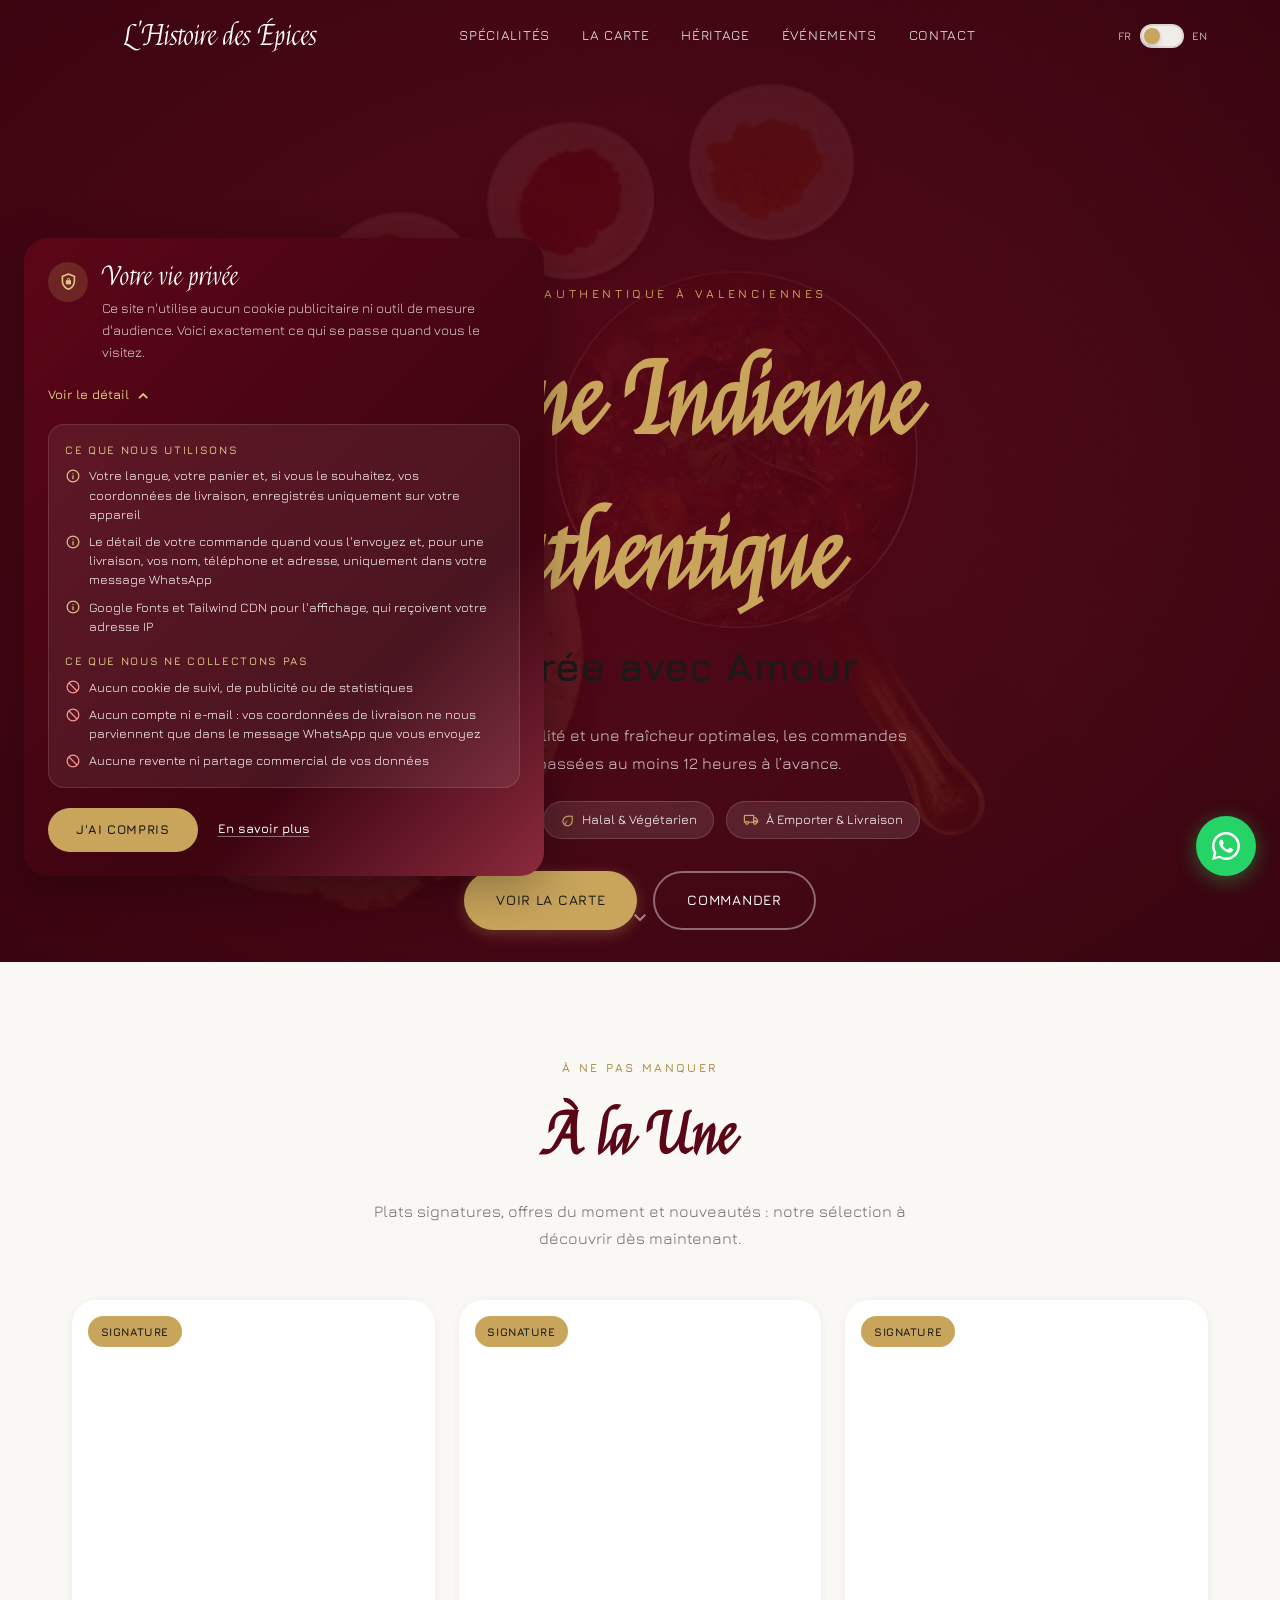
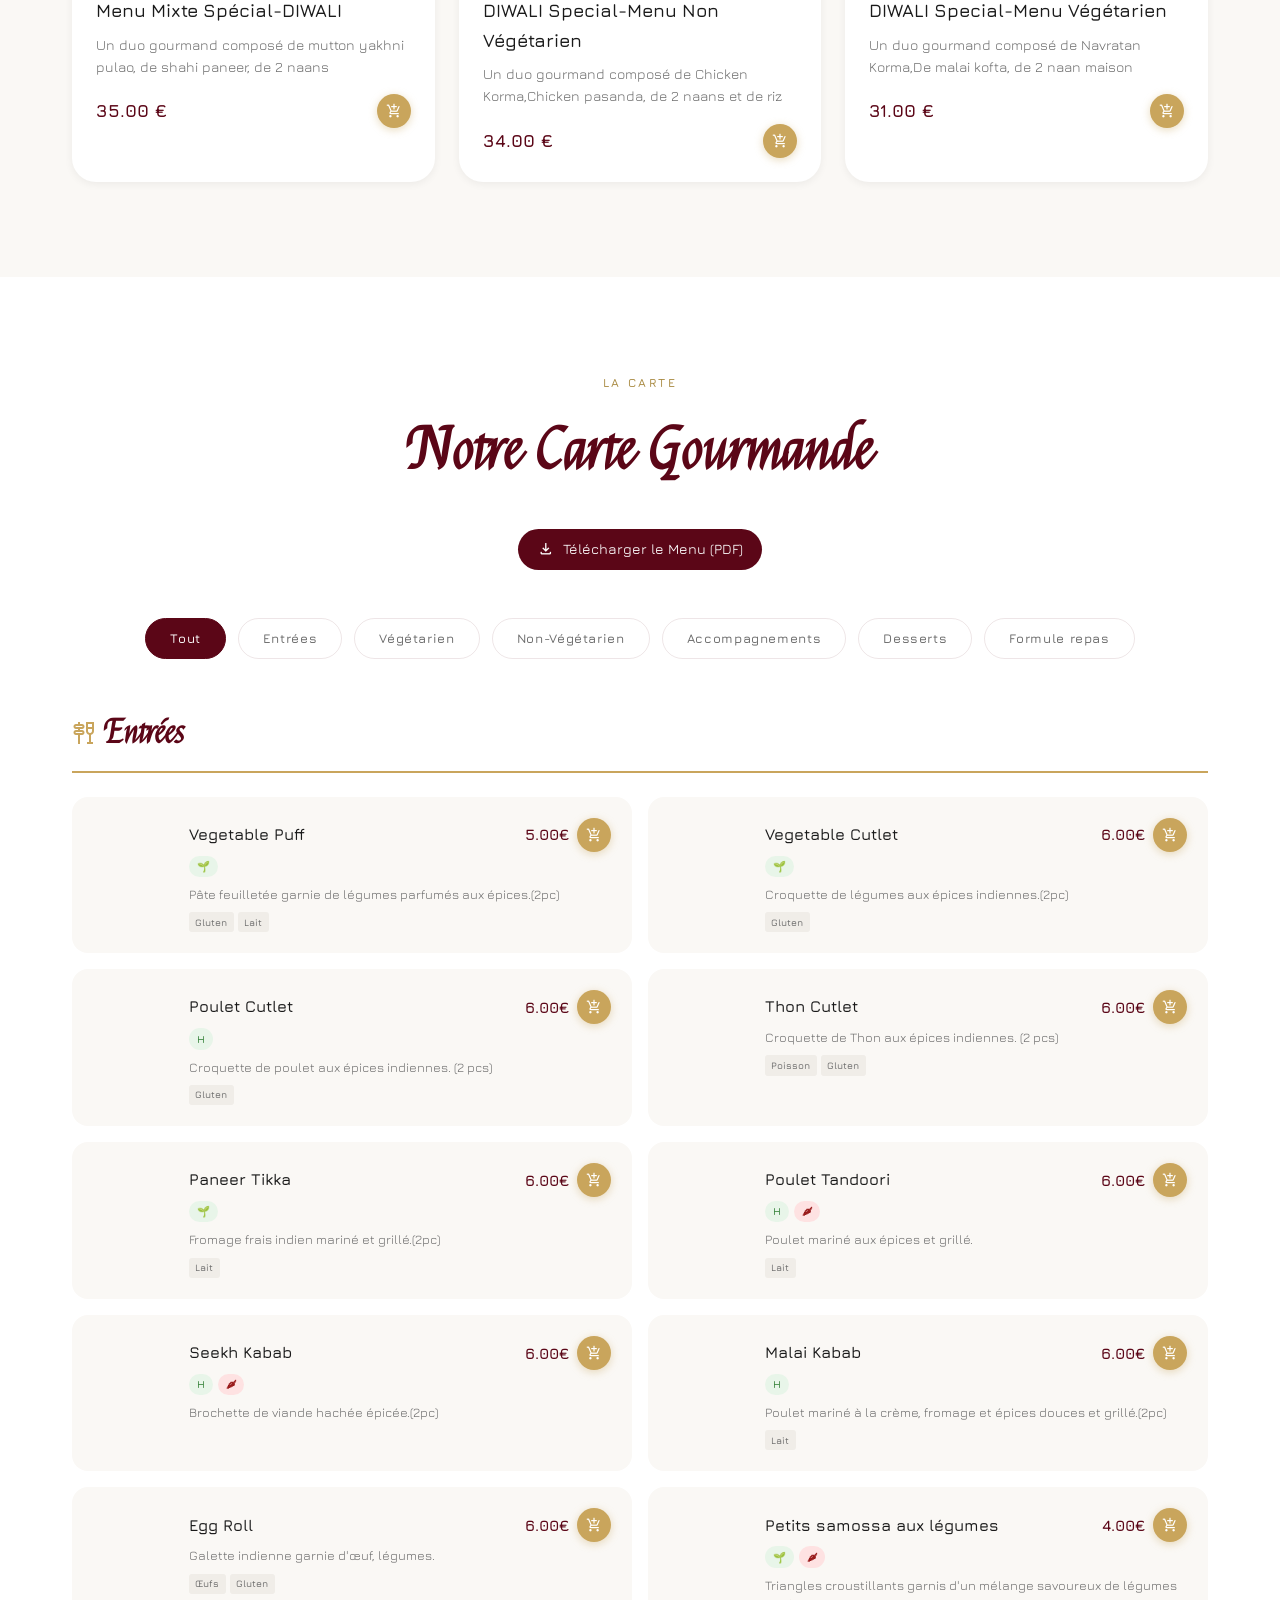
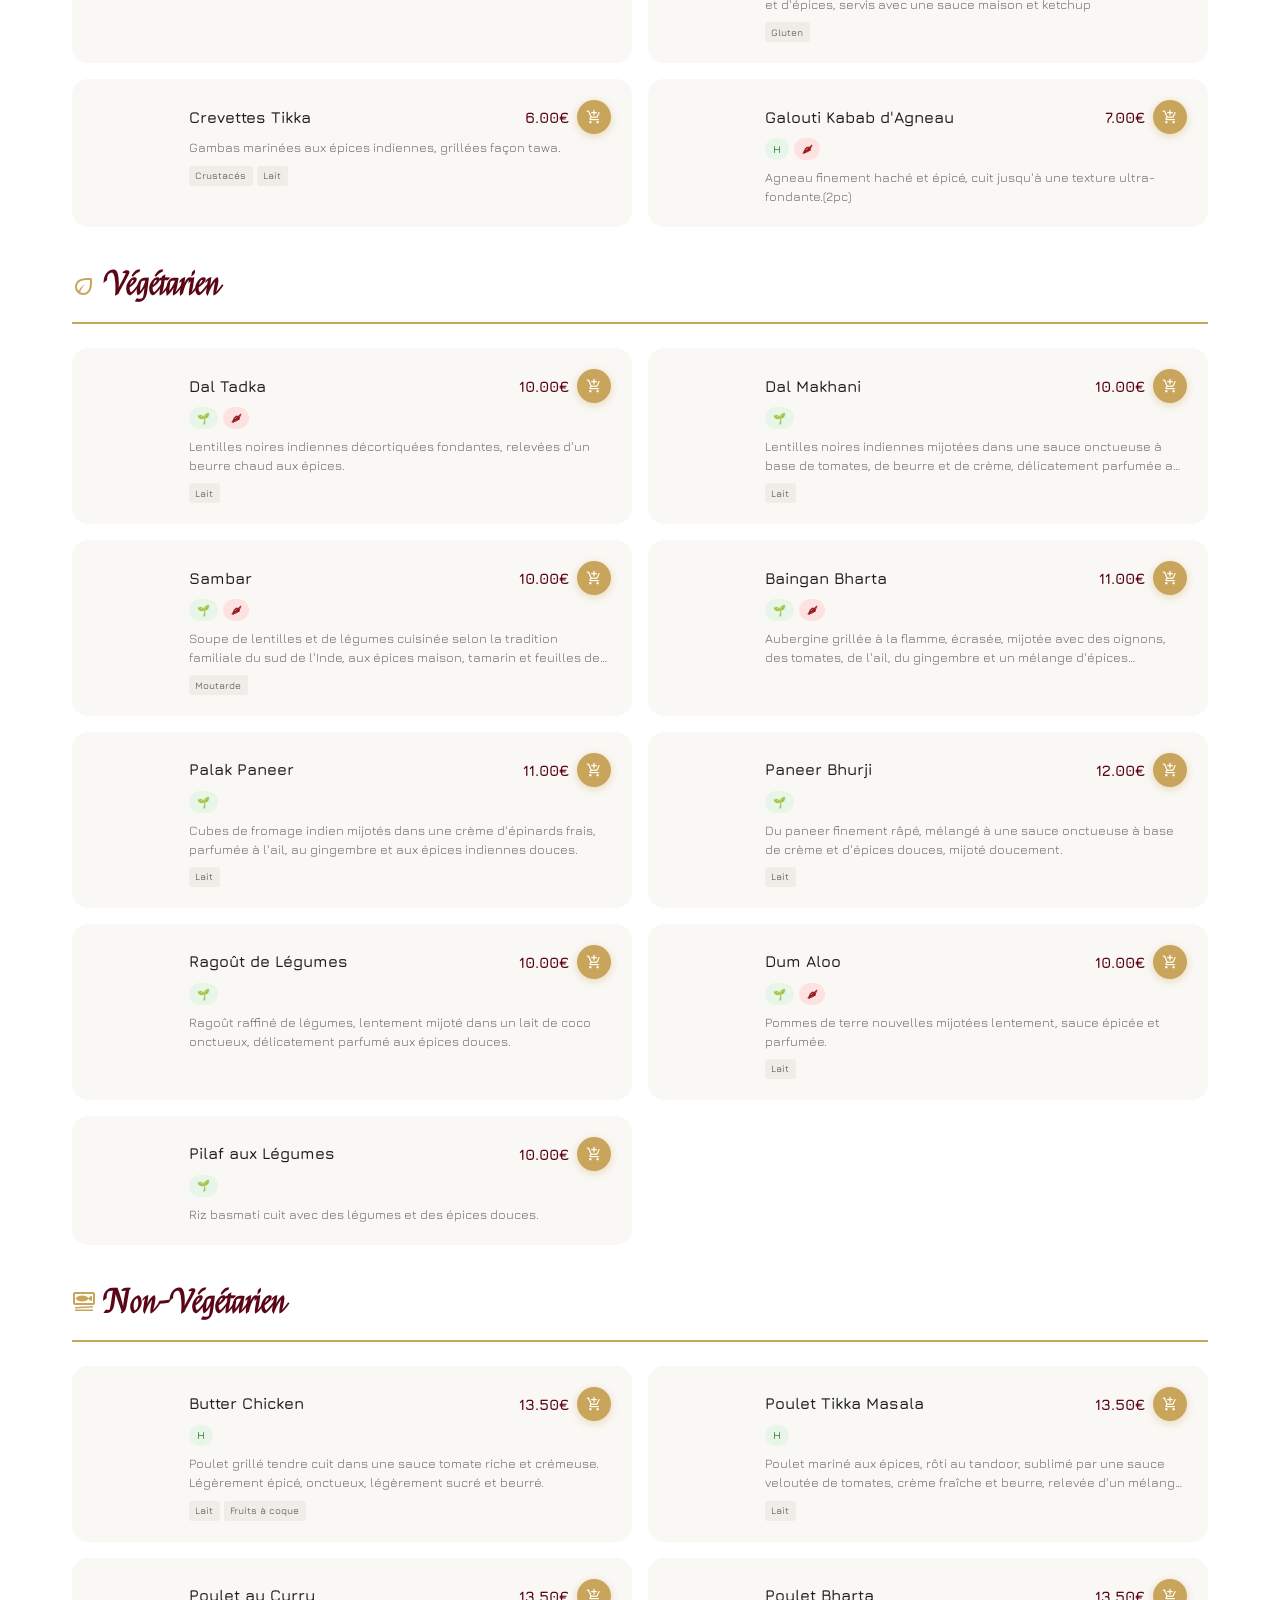
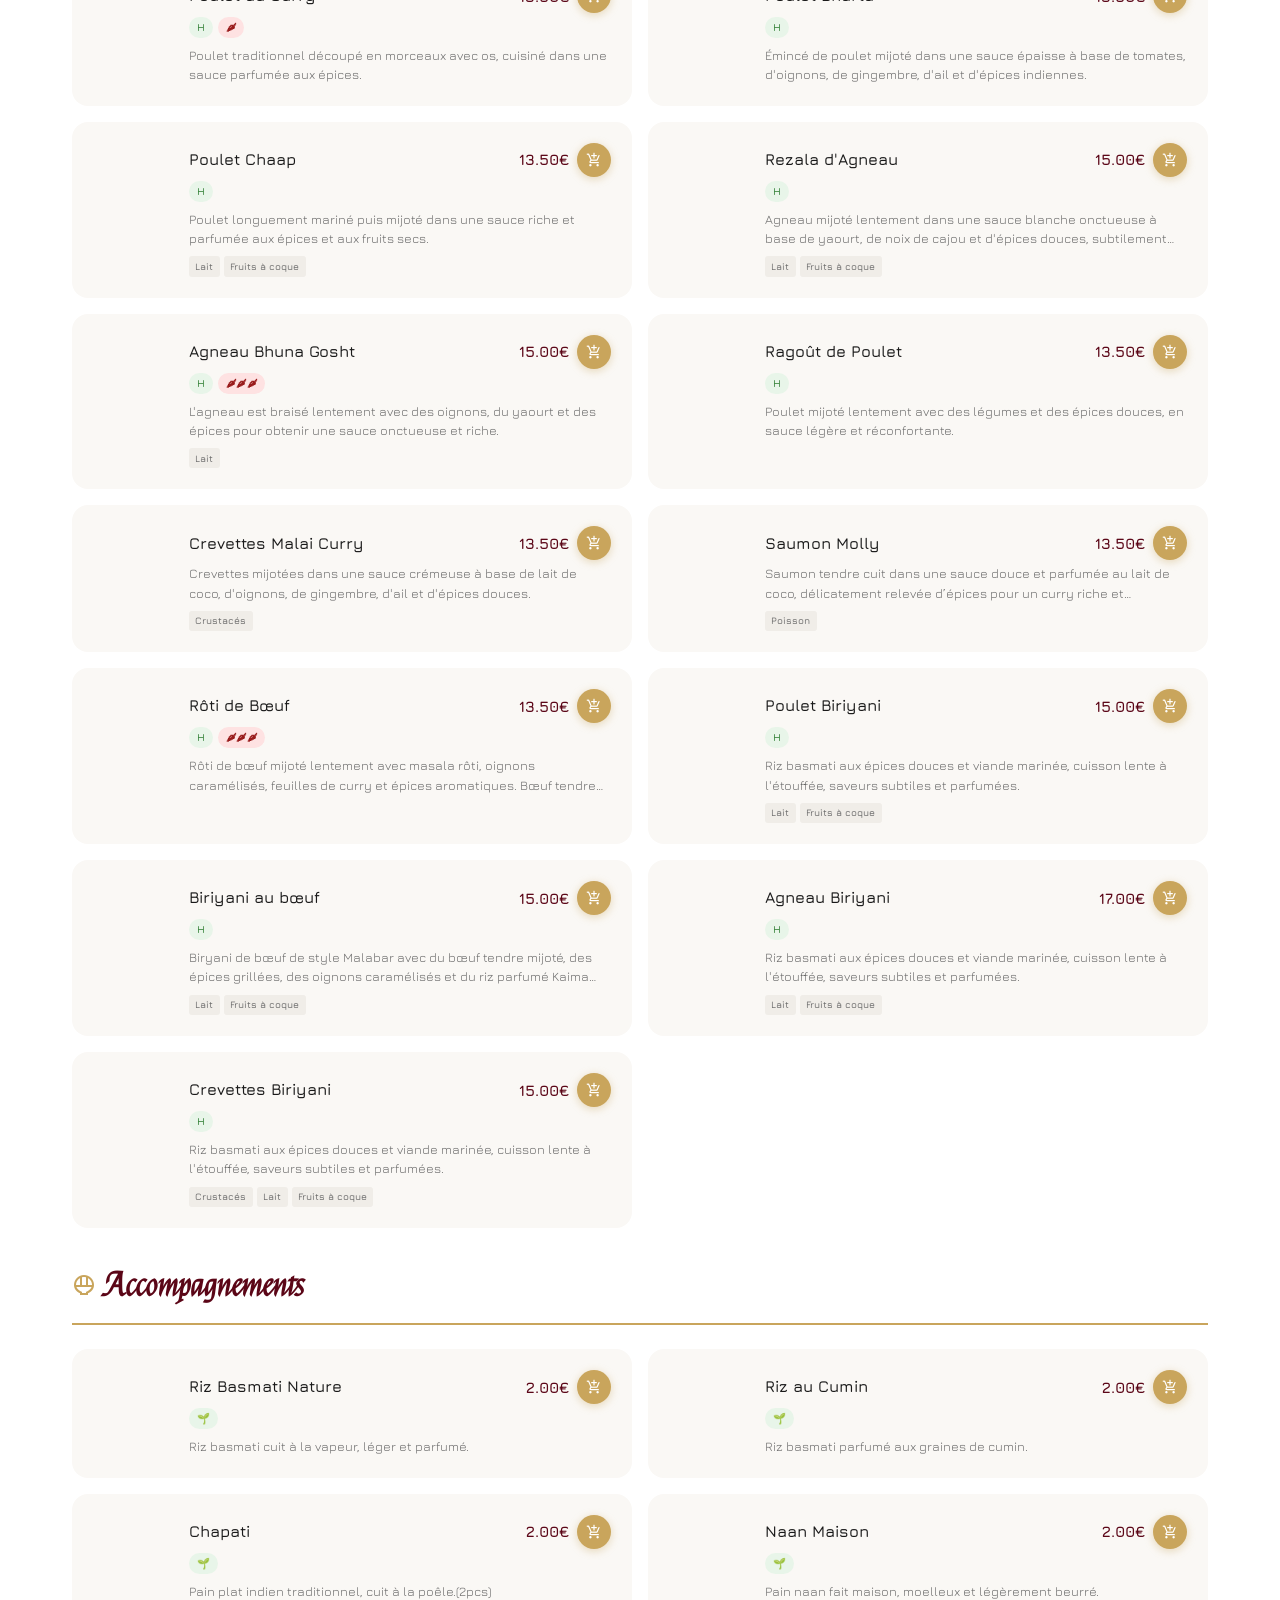
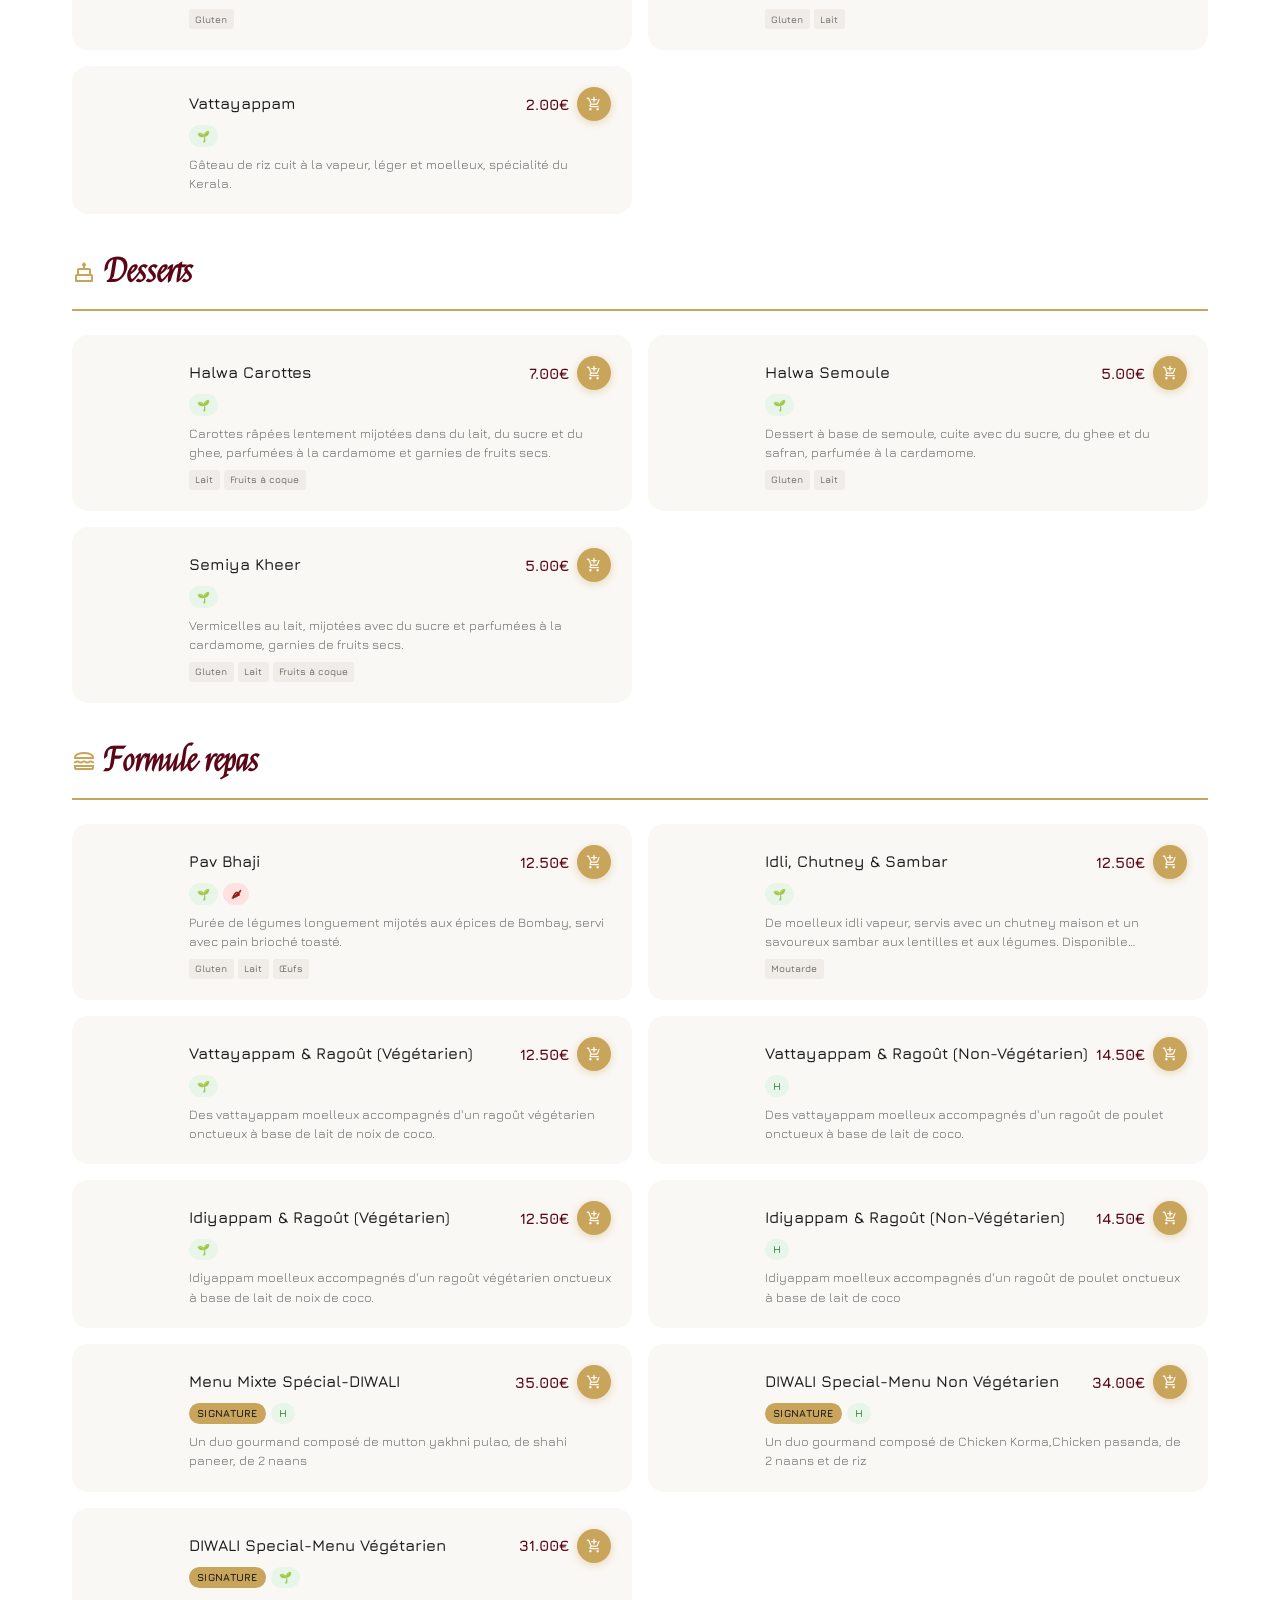
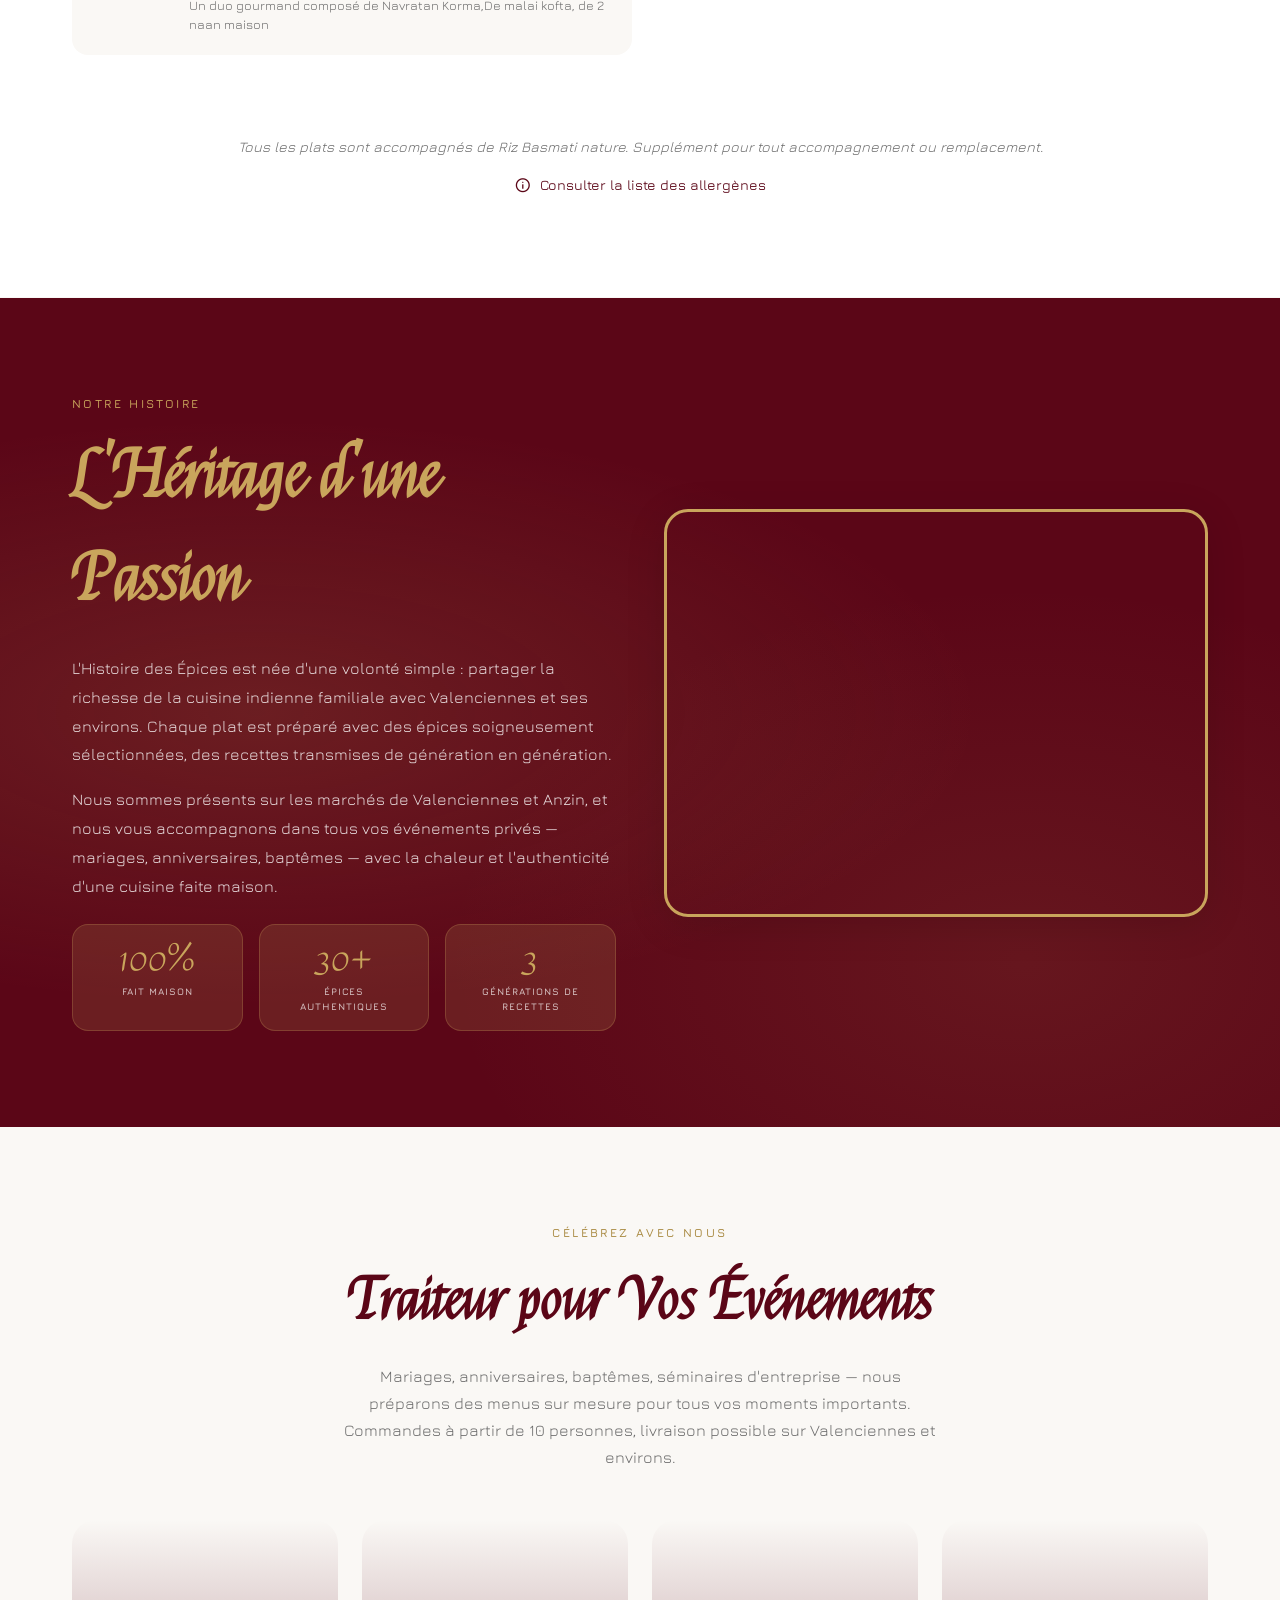
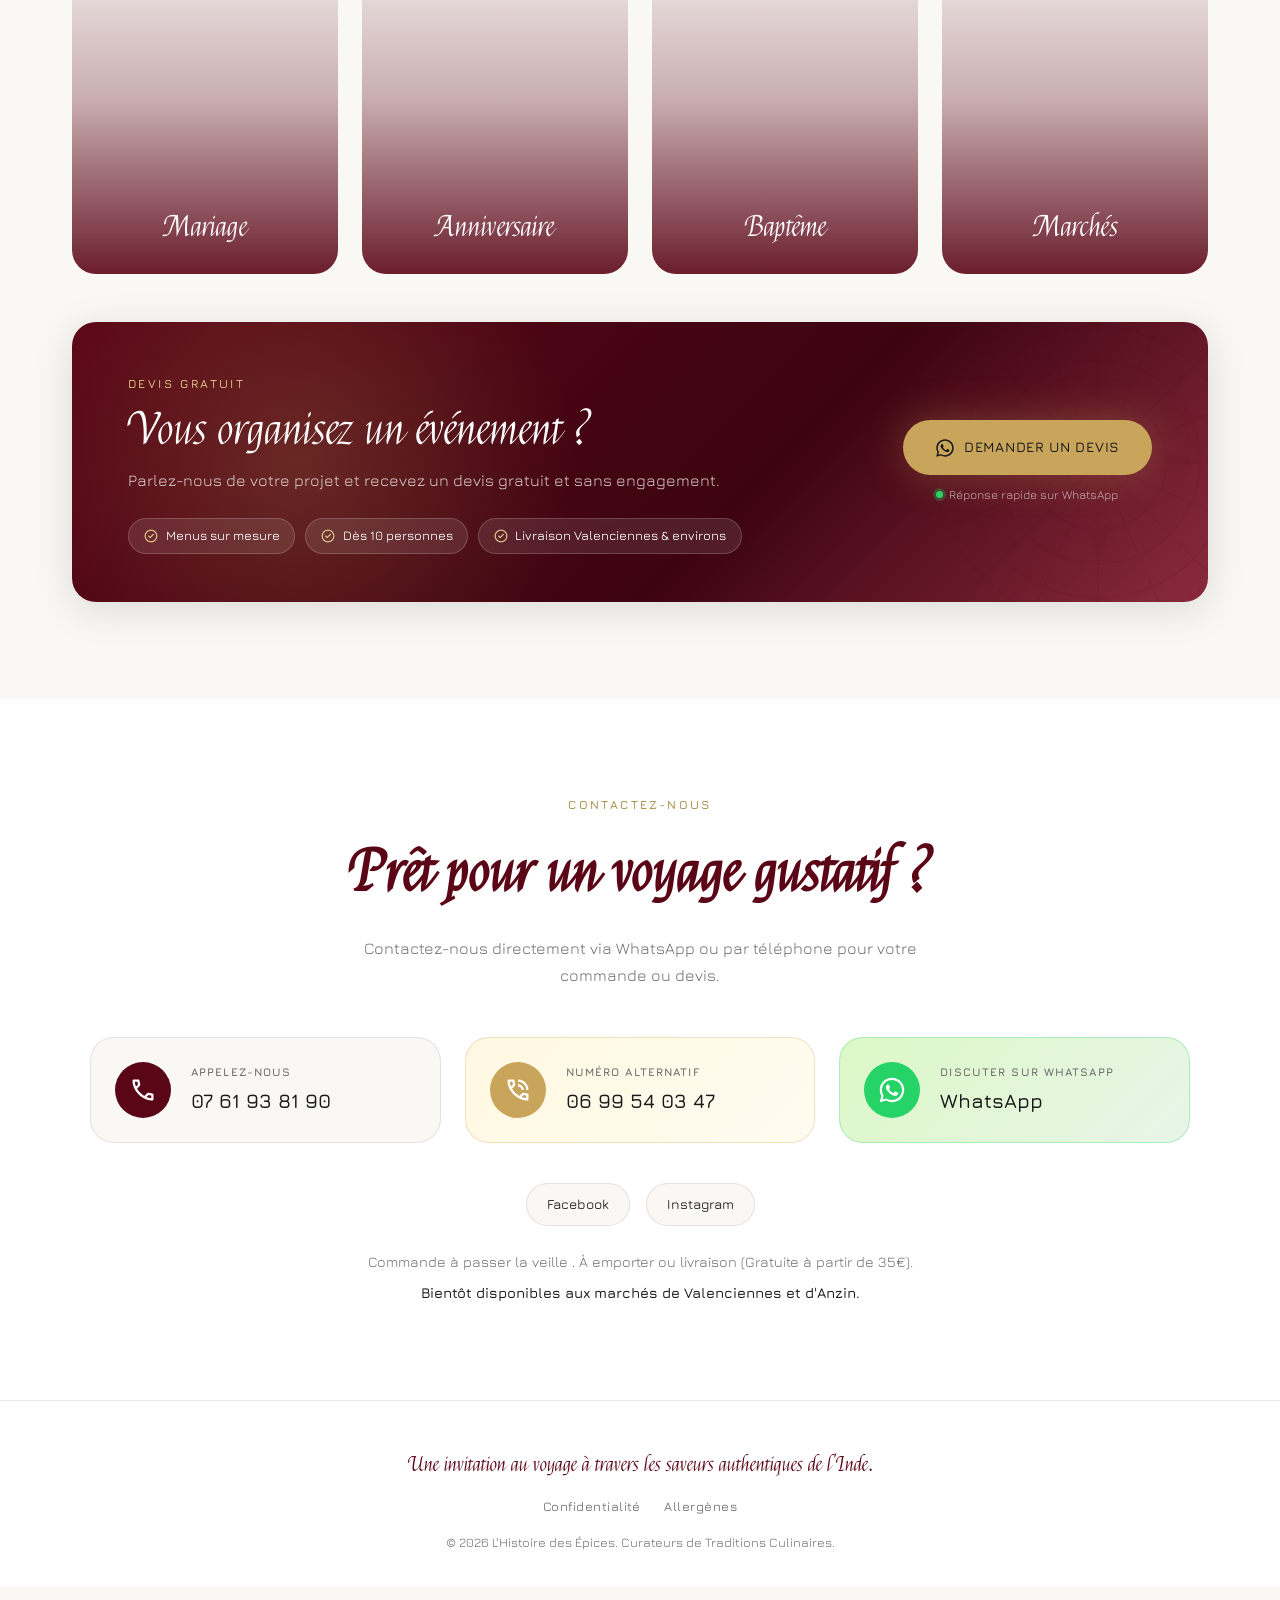
==== commit 92a2b974: "Update specialties section header with "À la Une" messaging and expanded subtitle" ====
--- a/index.html
+++ b/index.html
@@ -216,9 +216,10 @@
     <section id="specialties" class="specialties" aria-label="Nos Spécialités" data-section="specialties">
       <div class="container">
         <div class="section-header">
-          <span class="section-eyebrow">Découvrez</span>
-          <h2 class="section-title"><span class="font-script text-primary">Nos Spécialités</span></h2>
-          <p class="section-subtitle">Six plats signatures qui racontent l'histoire de nos épices</p>
+          <span class="section-eyebrow">À ne pas manquer</span>
+          <h2 class="section-title"><span class="font-script text-primary">À la Une</span></h2>
+          <p class="section-subtitle">Plats signatures, offres du moment et nouveautés : notre sélection à découvrir dès
+            maintenant.</p>
         </div>
         <div id="specialties-grid" class="specialties-grid">
           <!-- Populated by render.js with 6 signature dishes -->
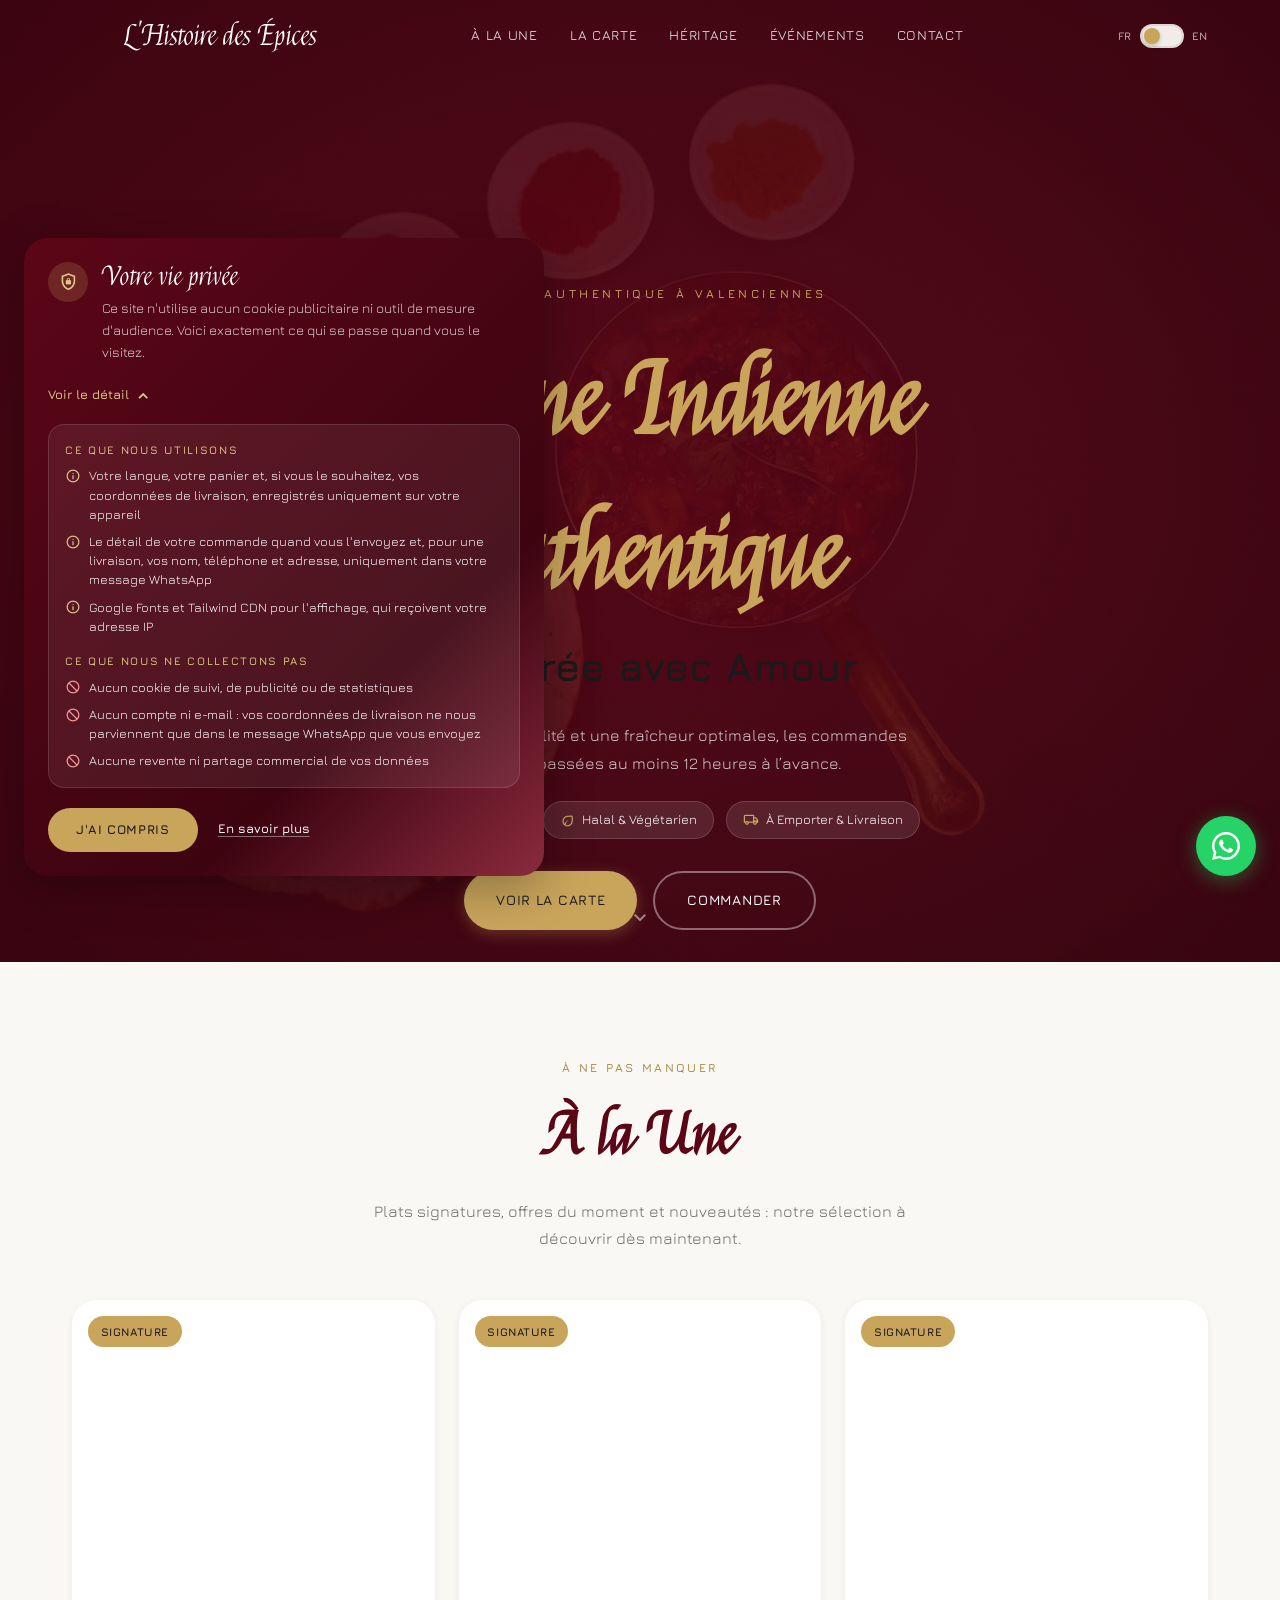
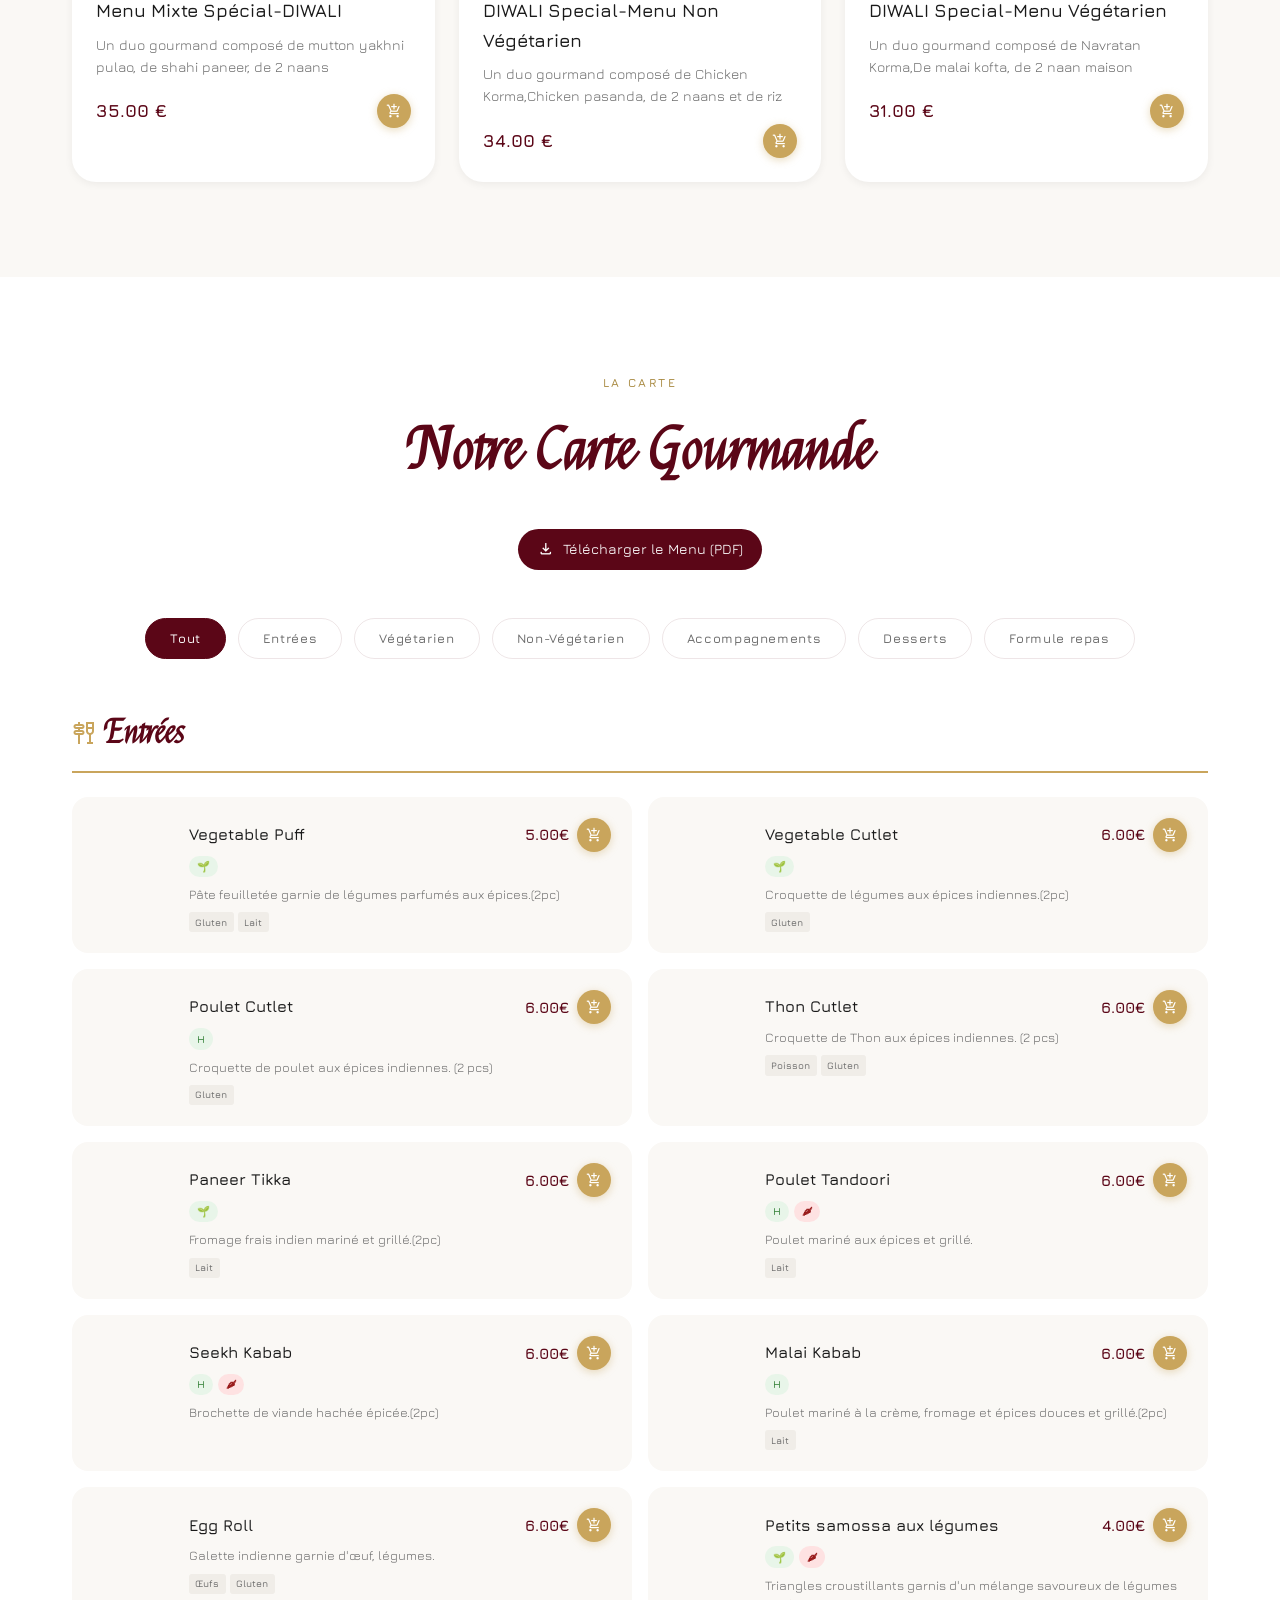
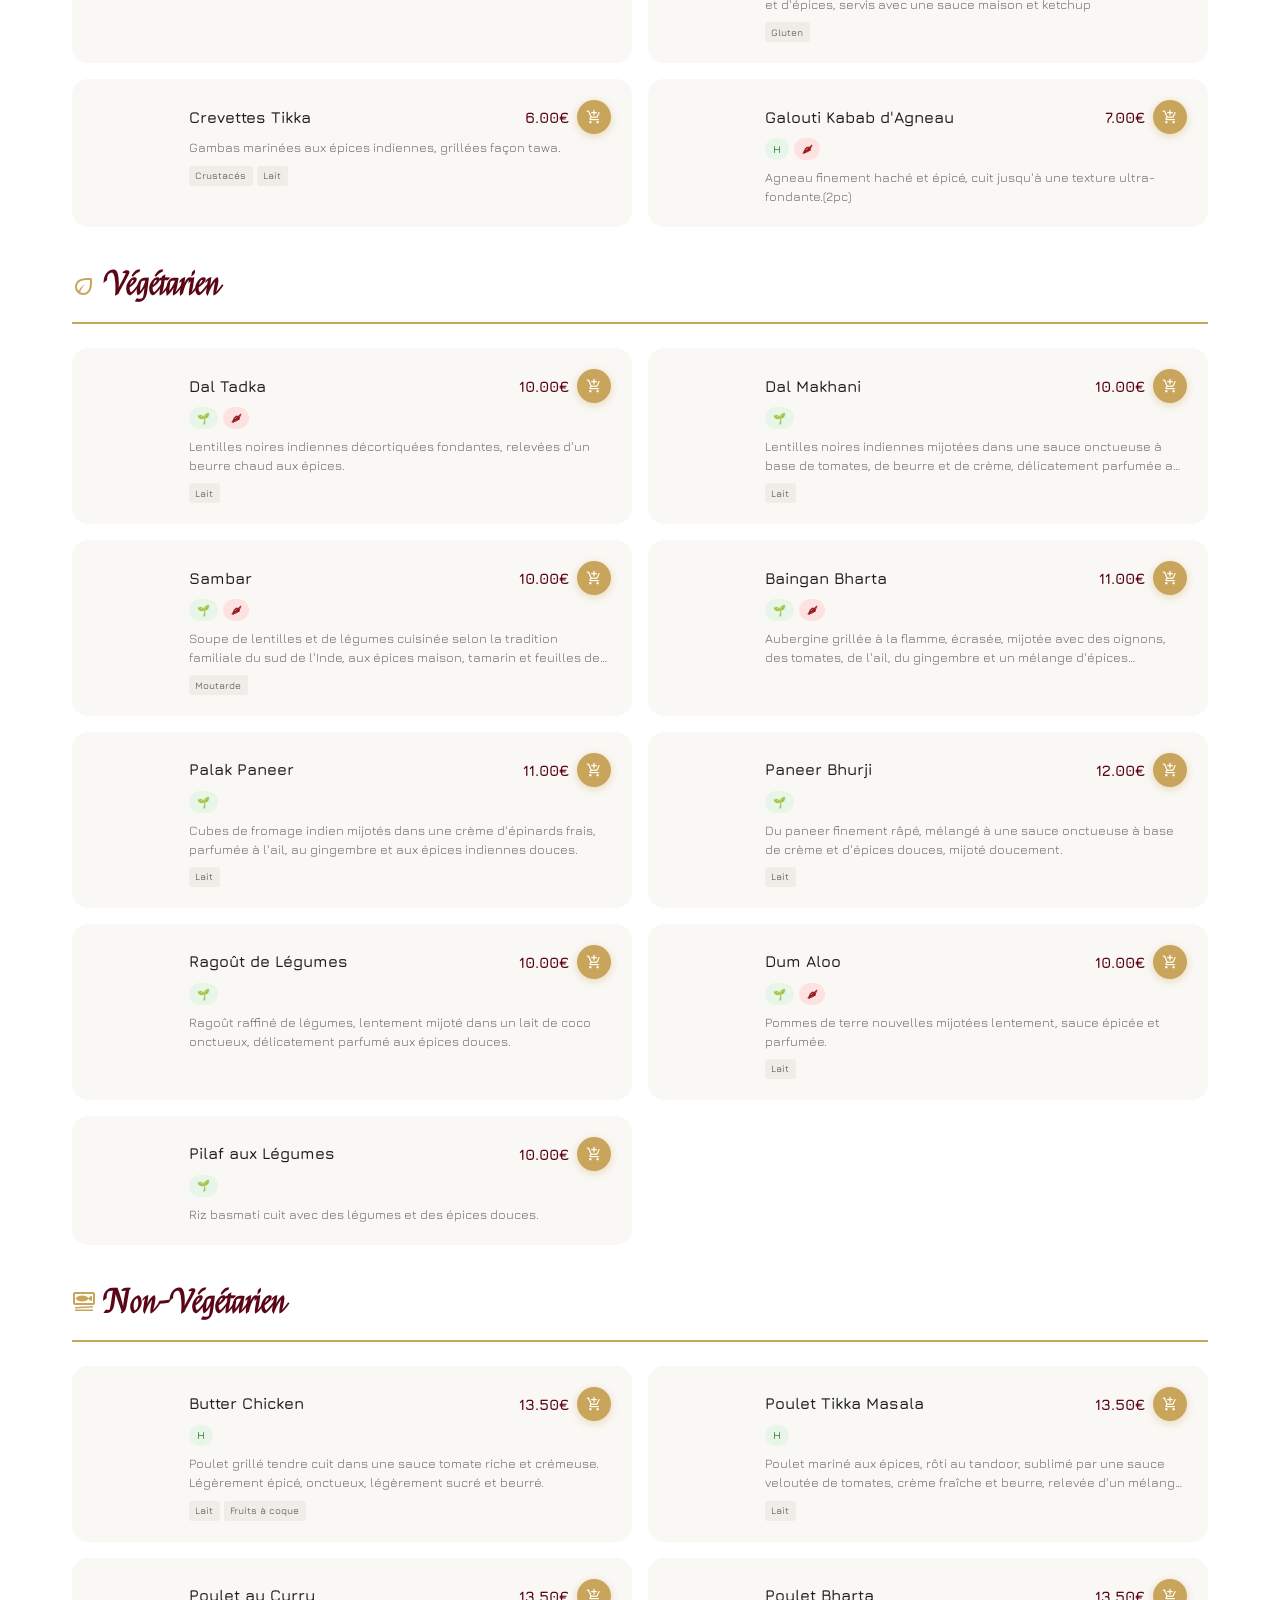
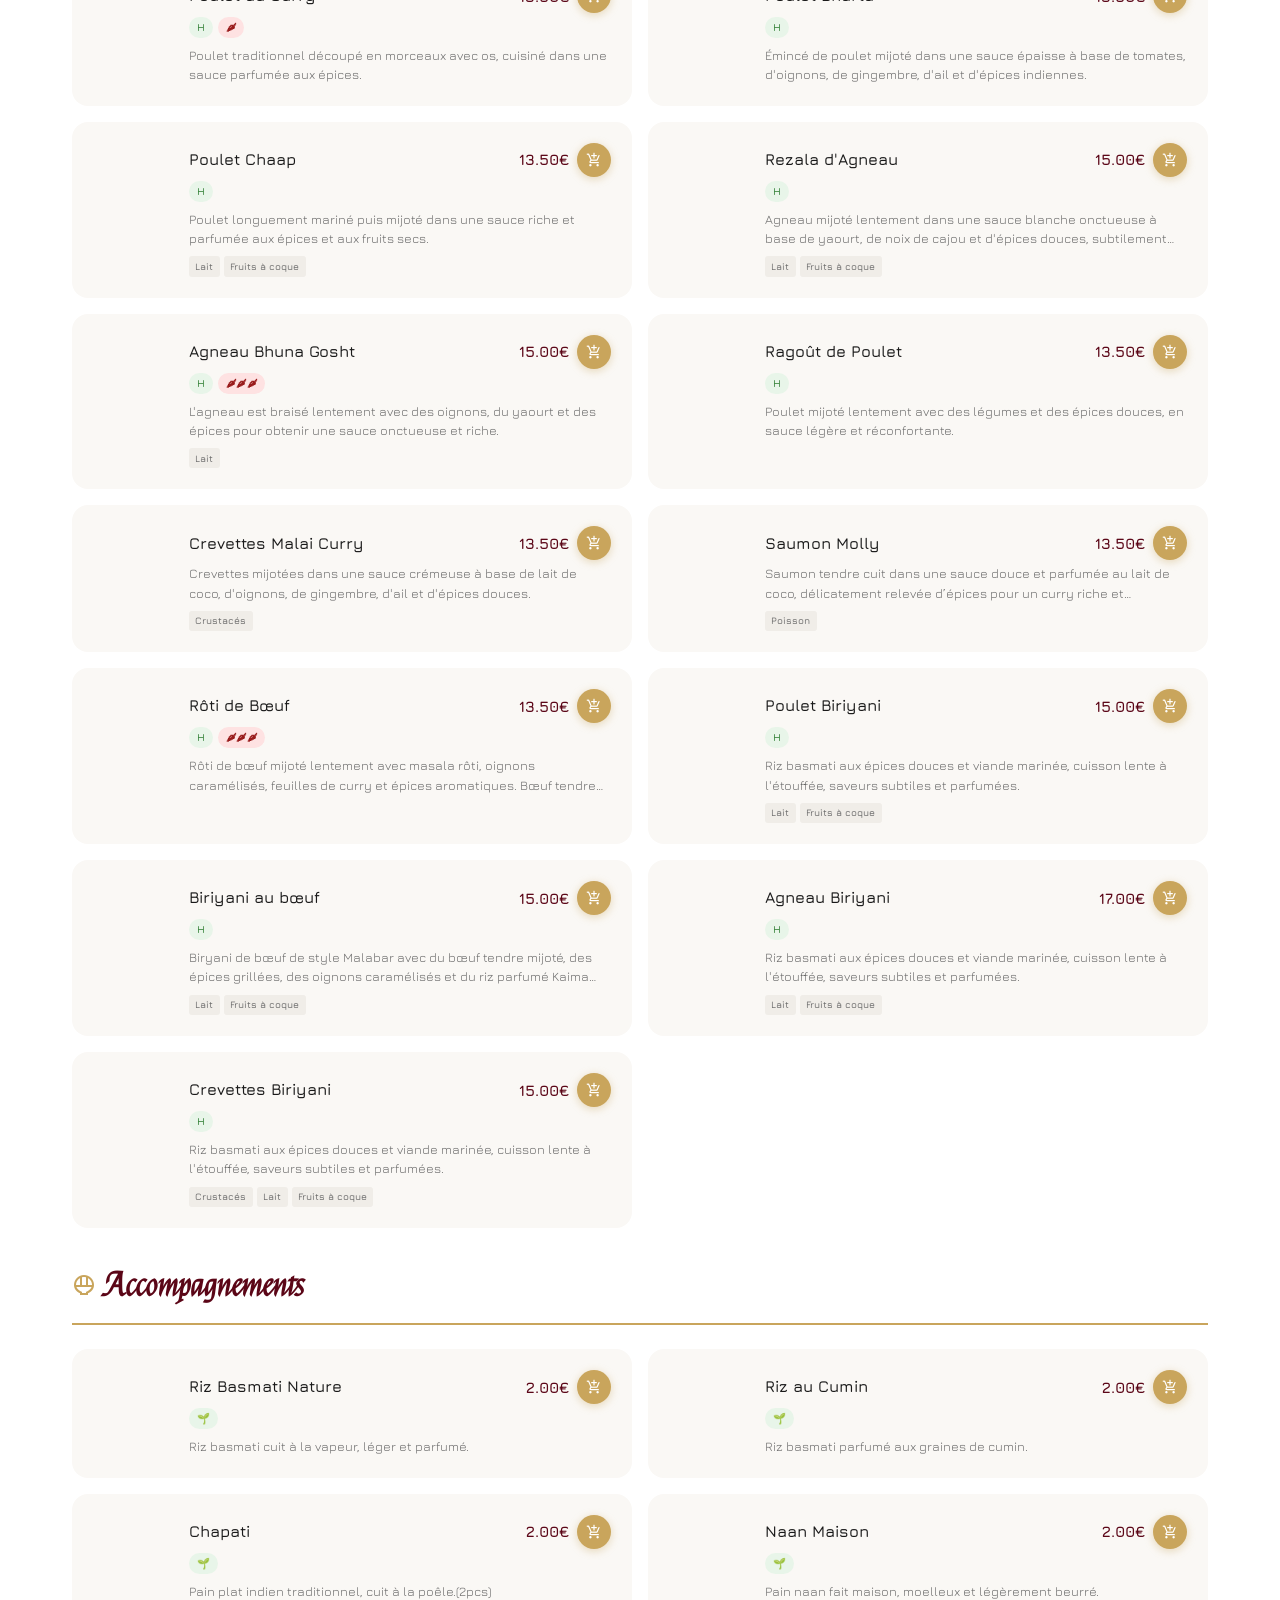
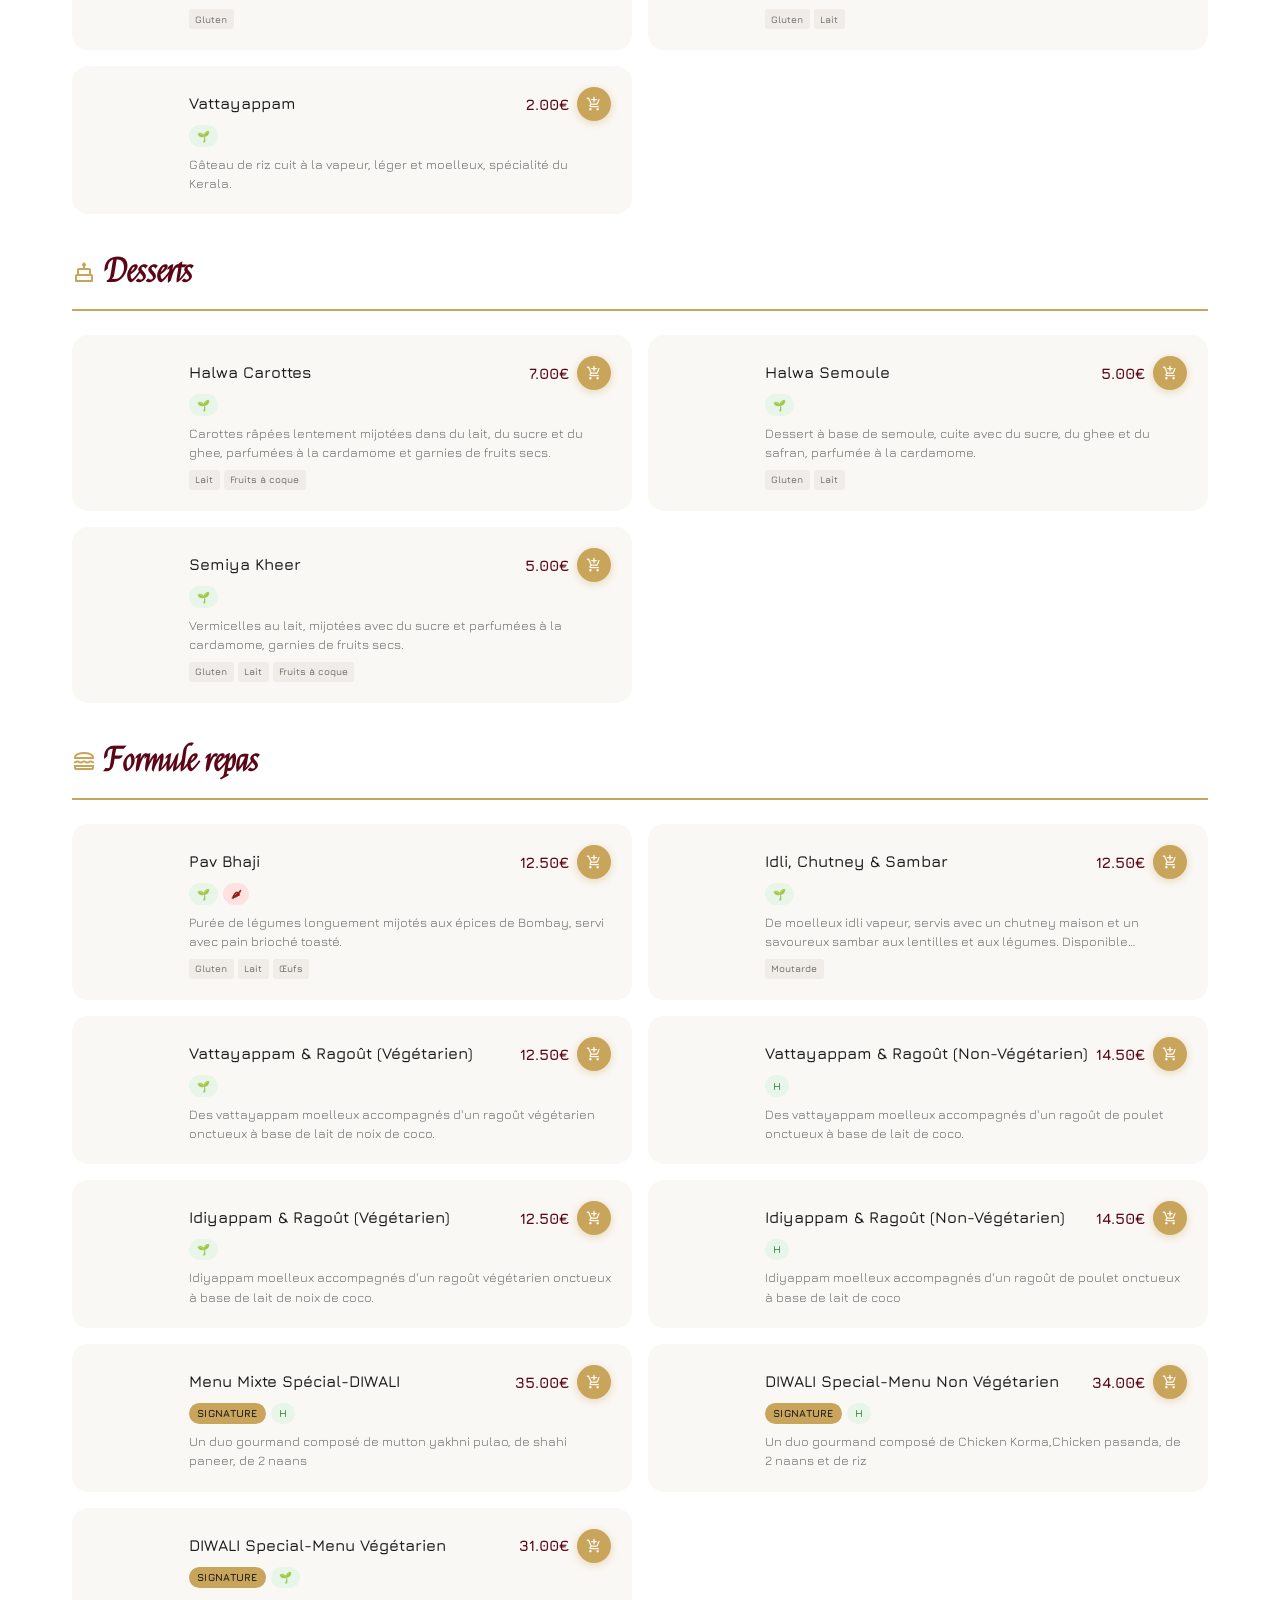
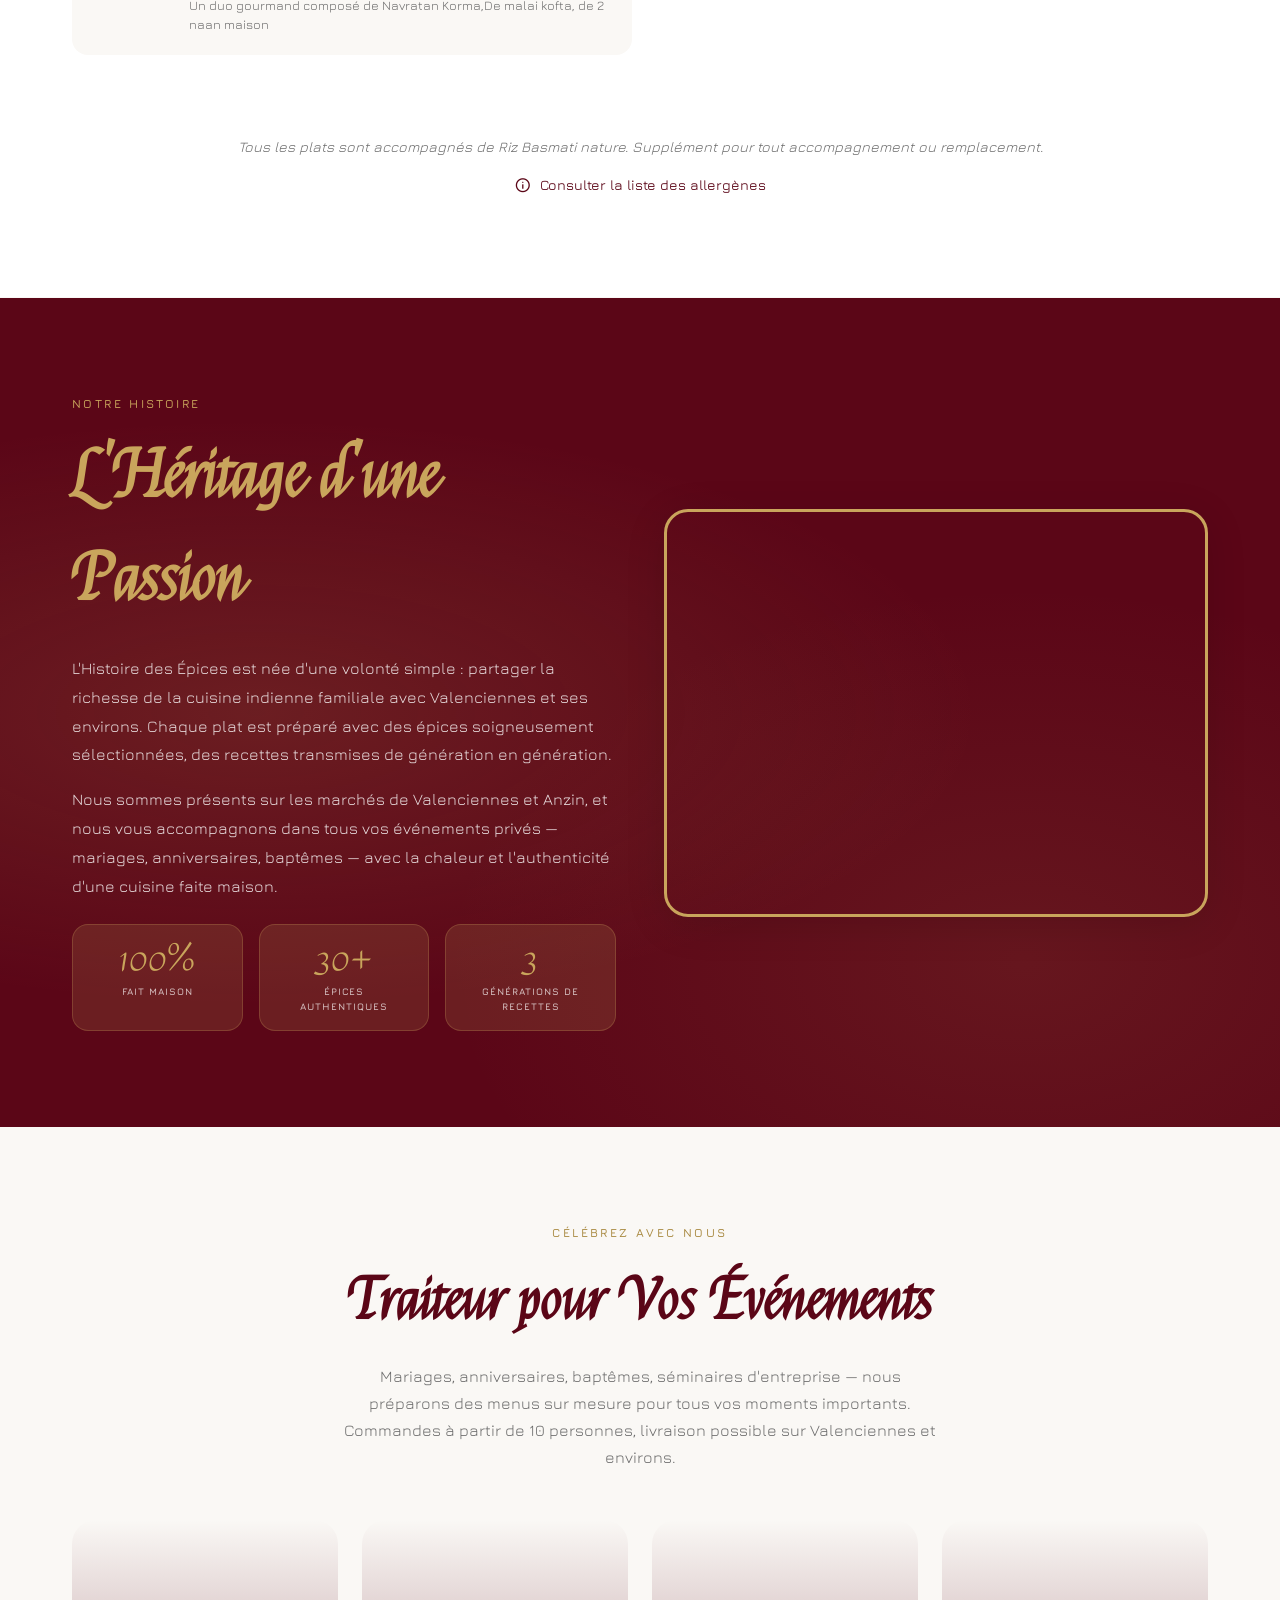
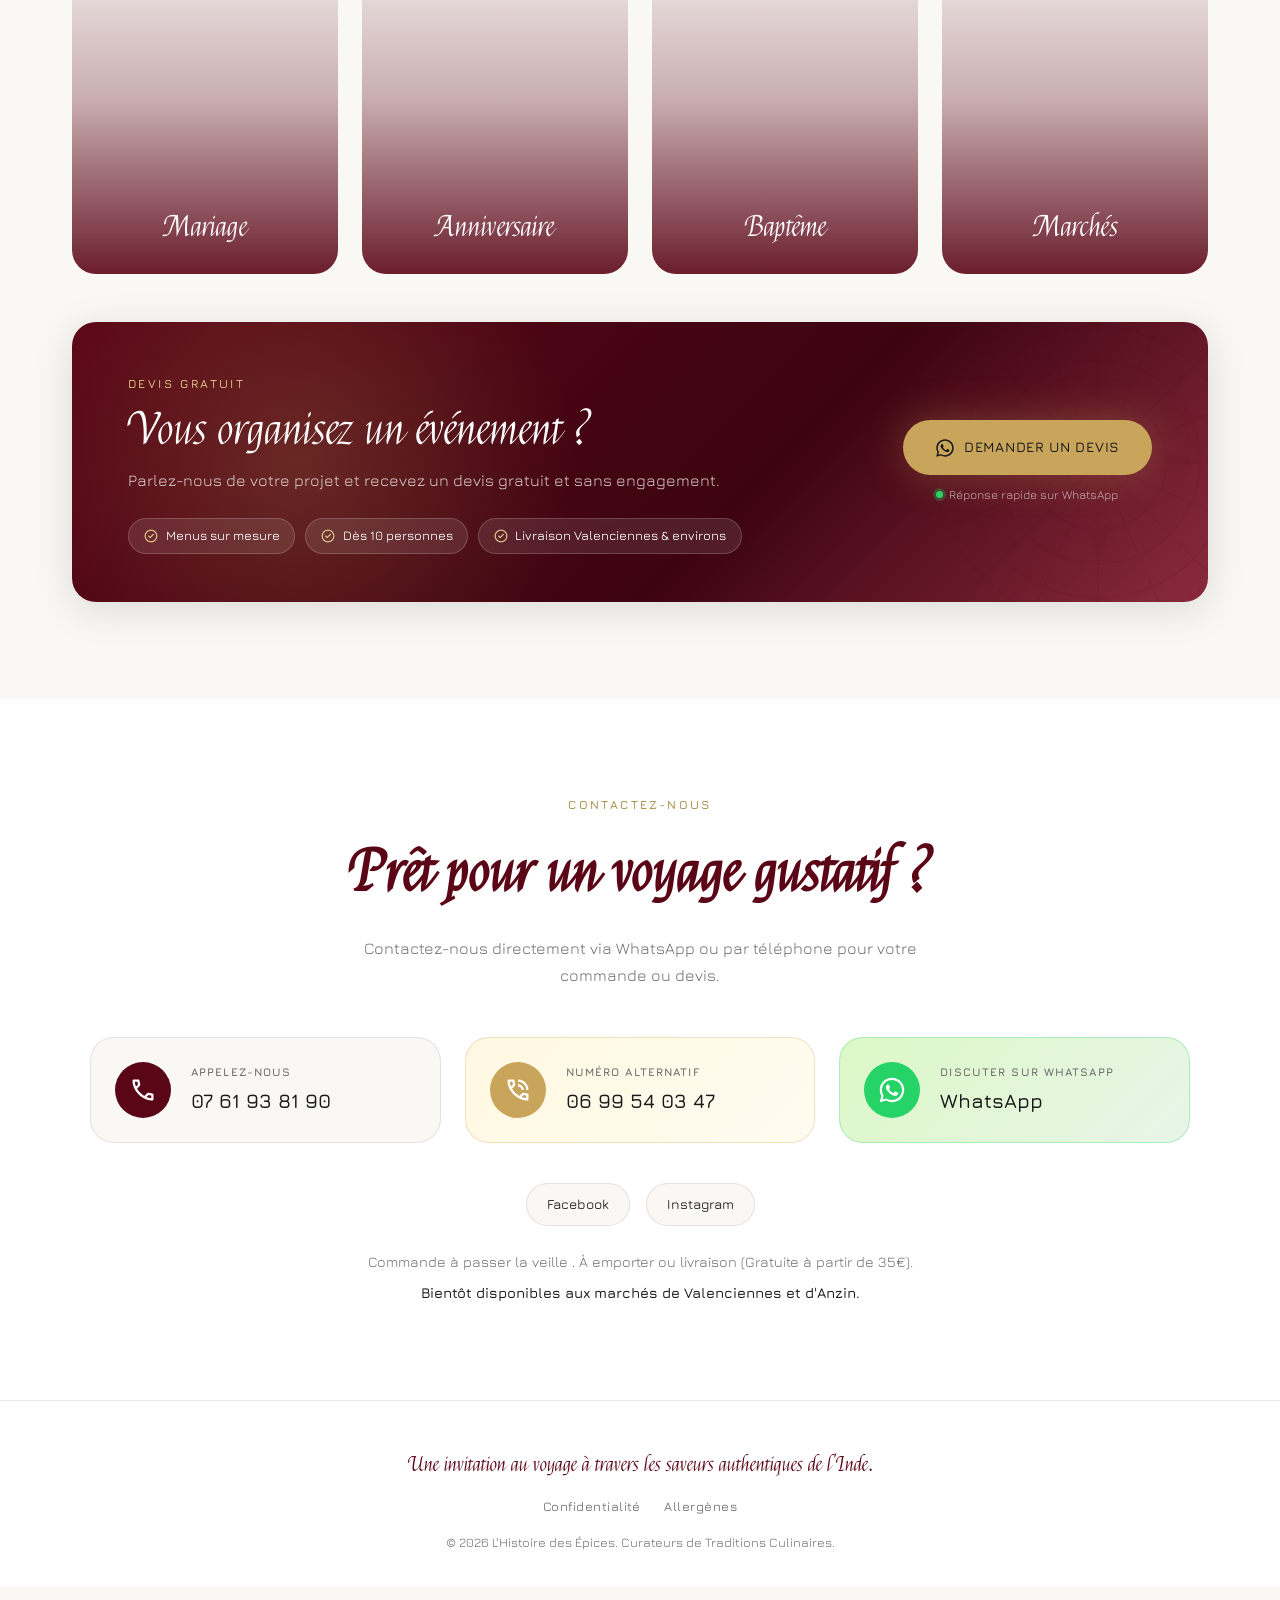
==== commit cdf050da: "Update navigation and section labels from "Specialties" to "À la Une/Spotlight"" ====
--- a/index.html
+++ b/index.html
@@ -213,7 +213,7 @@
     </section>
 
     <!-- ── SPECIALTIES (6 signature dishes) ─────────────────────────────── -->
-    <section id="specialties" class="specialties" aria-label="Nos Spécialités" data-section="specialties">
+    <section id="specialties" class="specialties" aria-label="À la Une" data-section="specialties">
       <div class="container">
         <div class="section-header">
           <span class="section-eyebrow">À ne pas manquer</span>
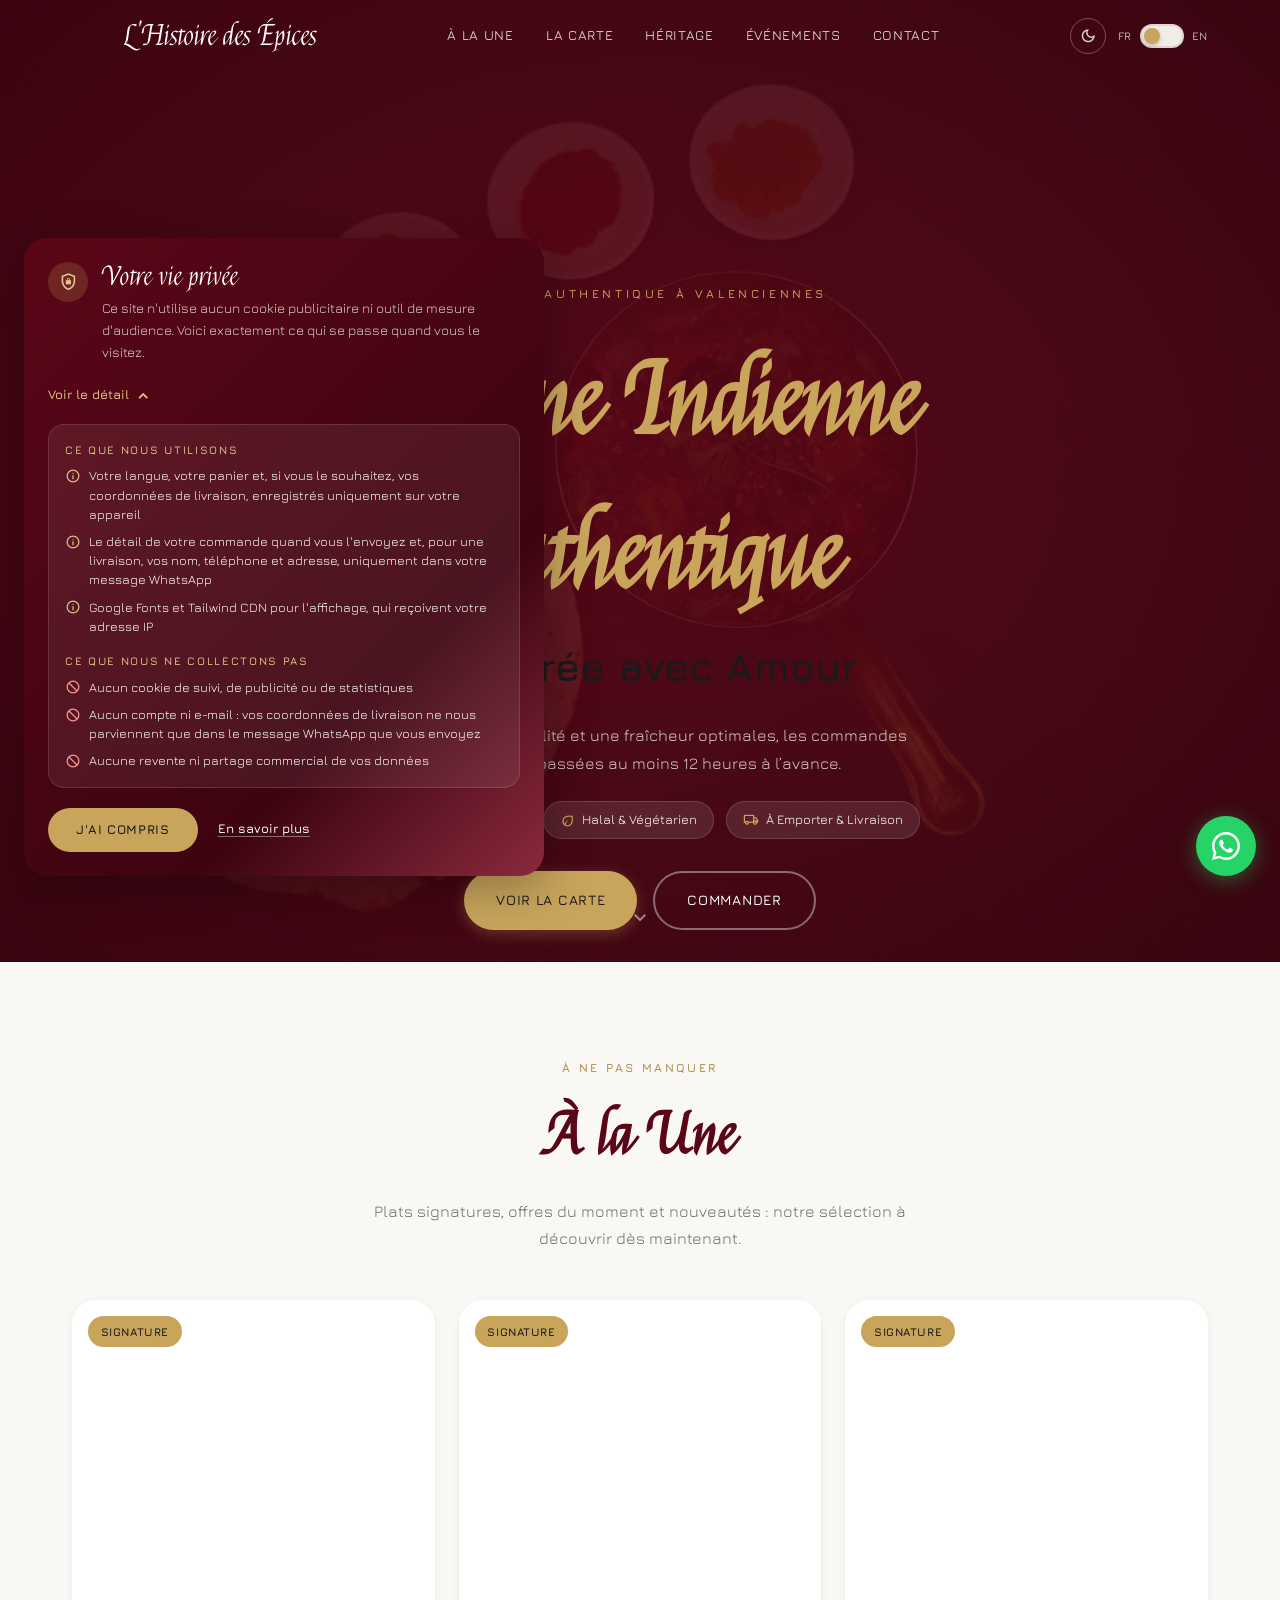
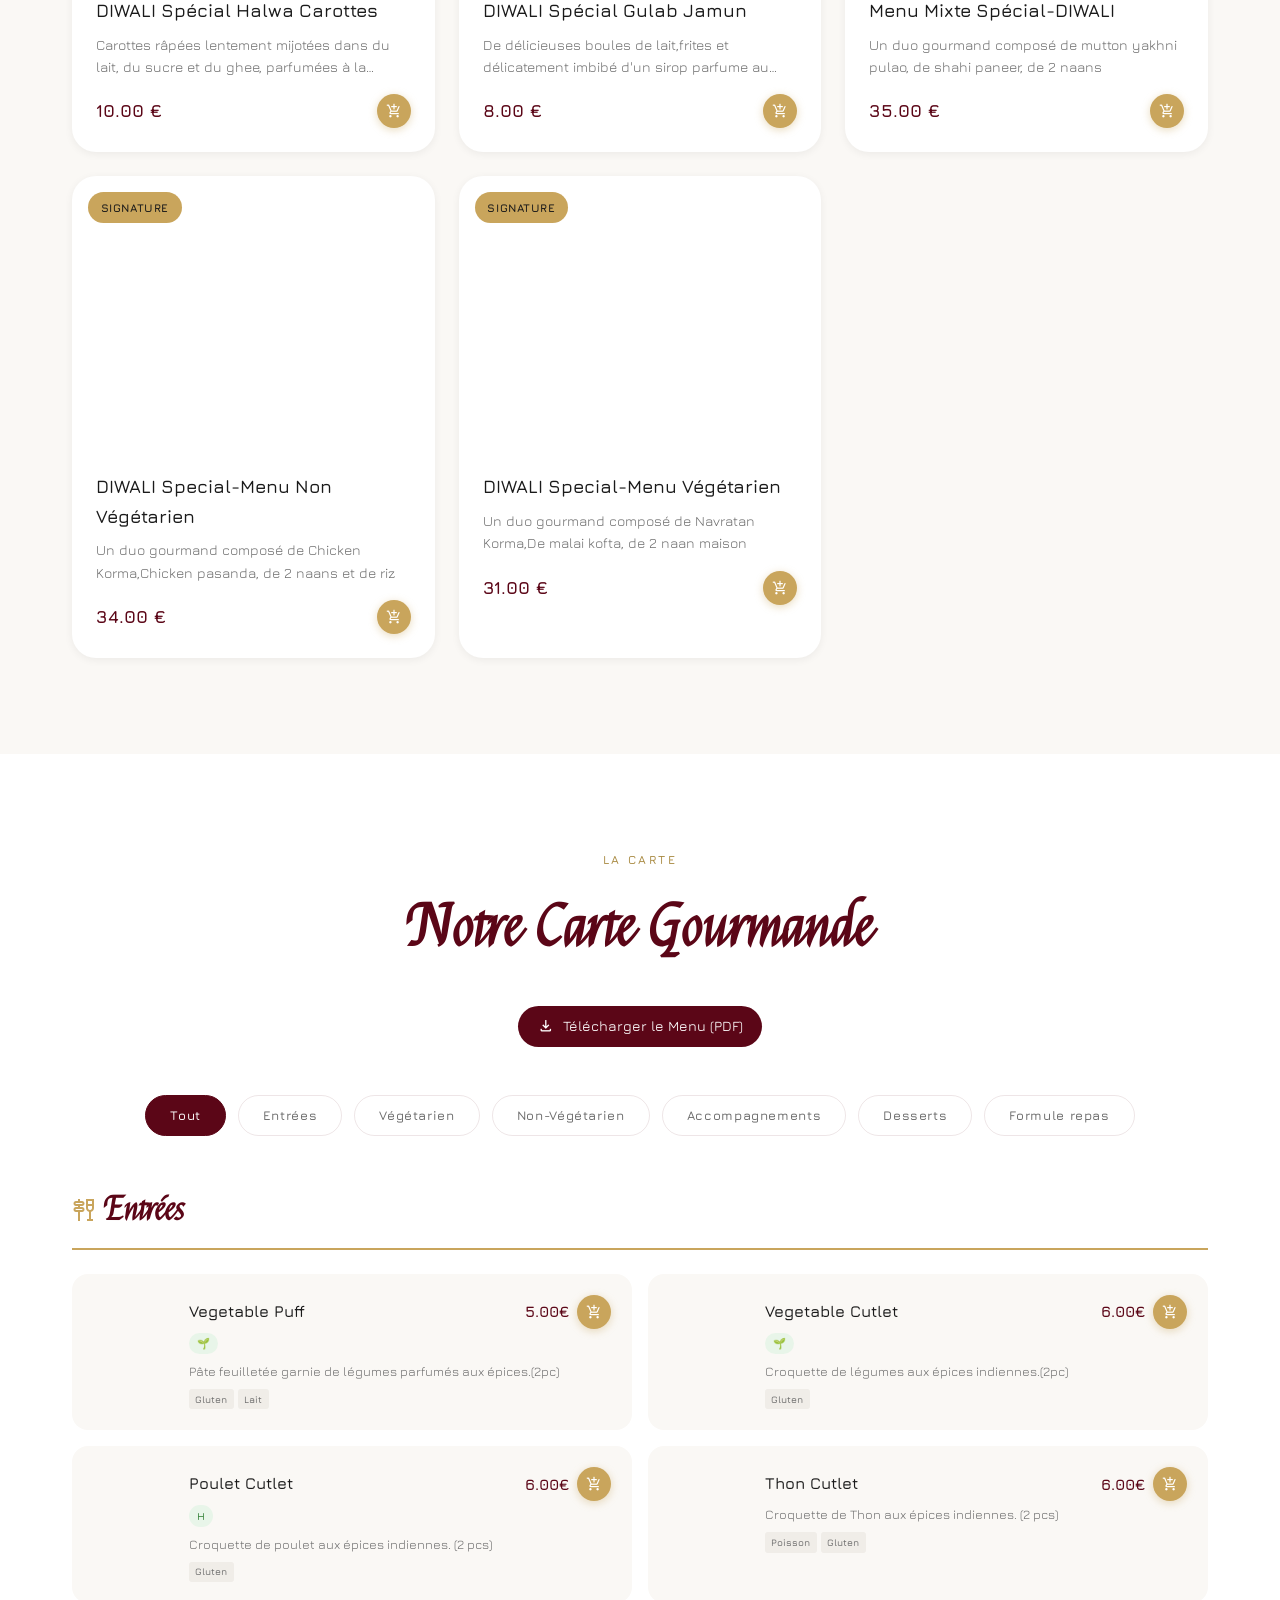
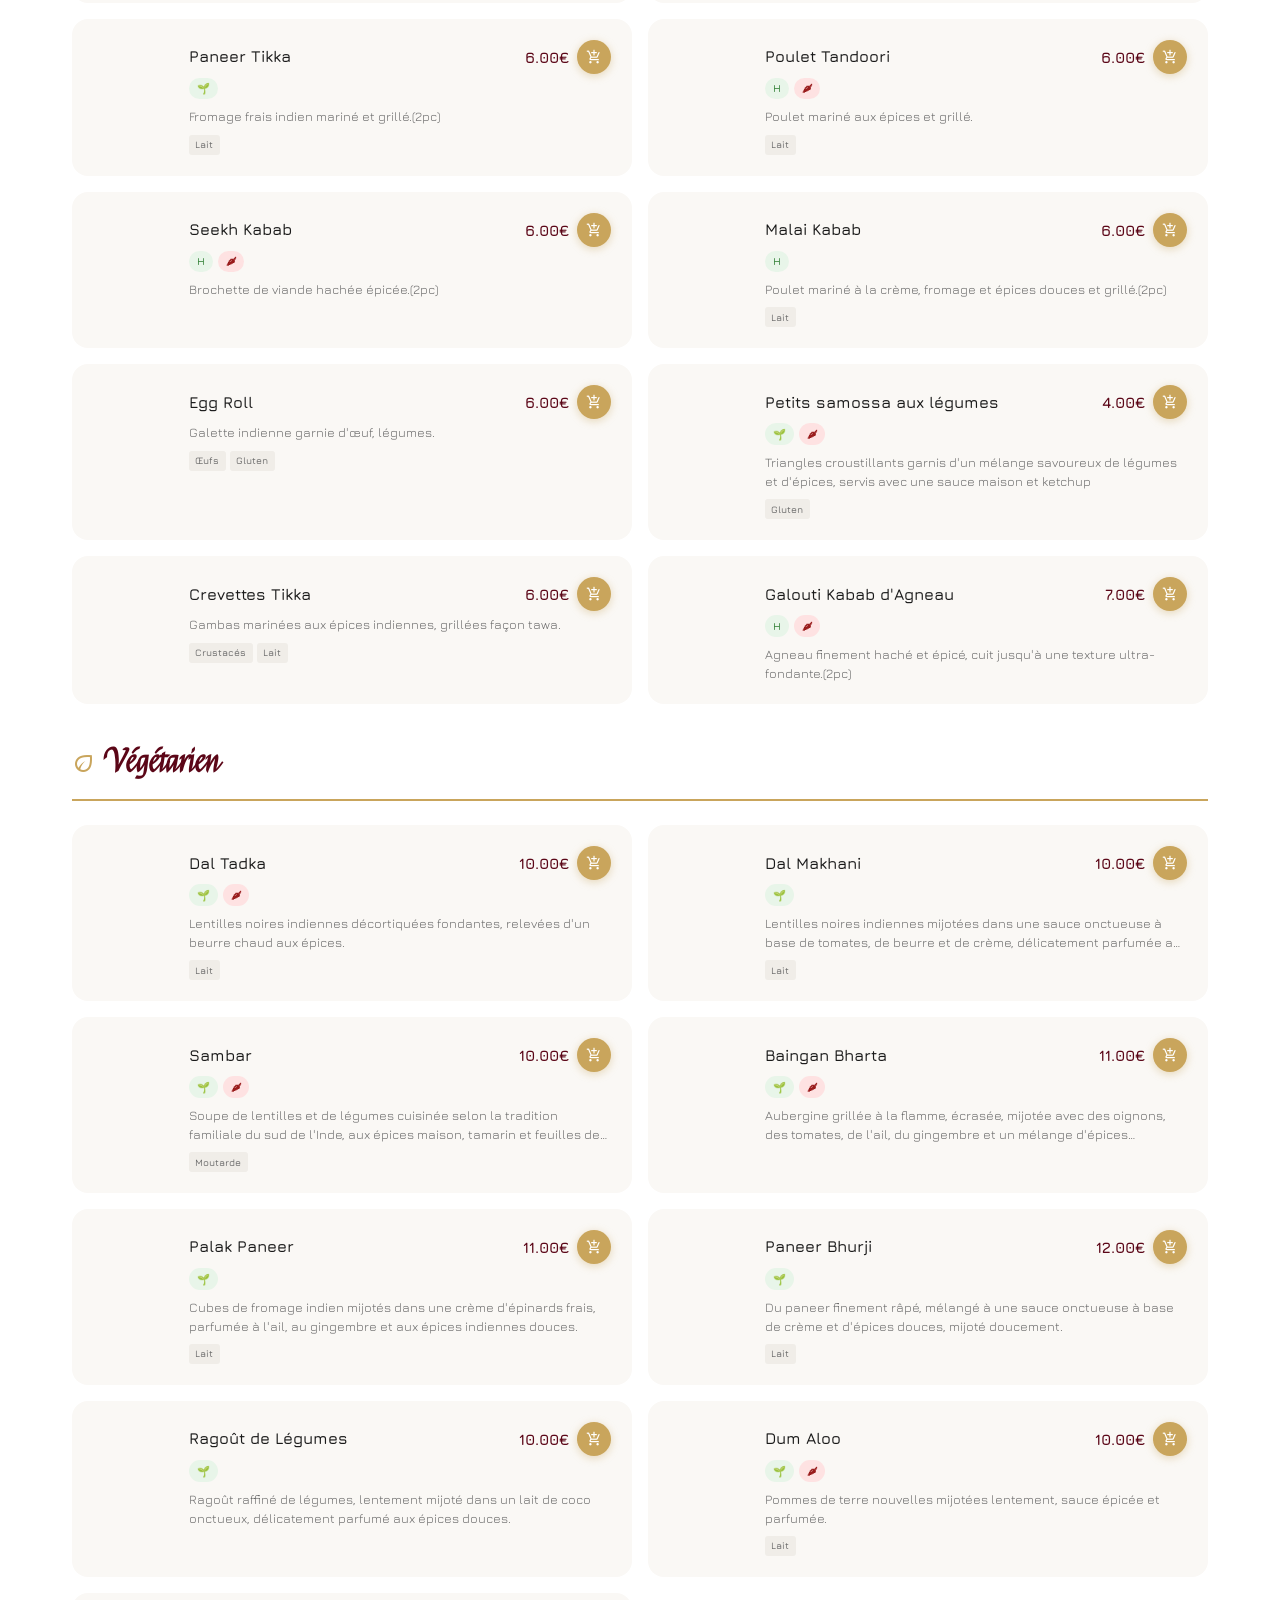
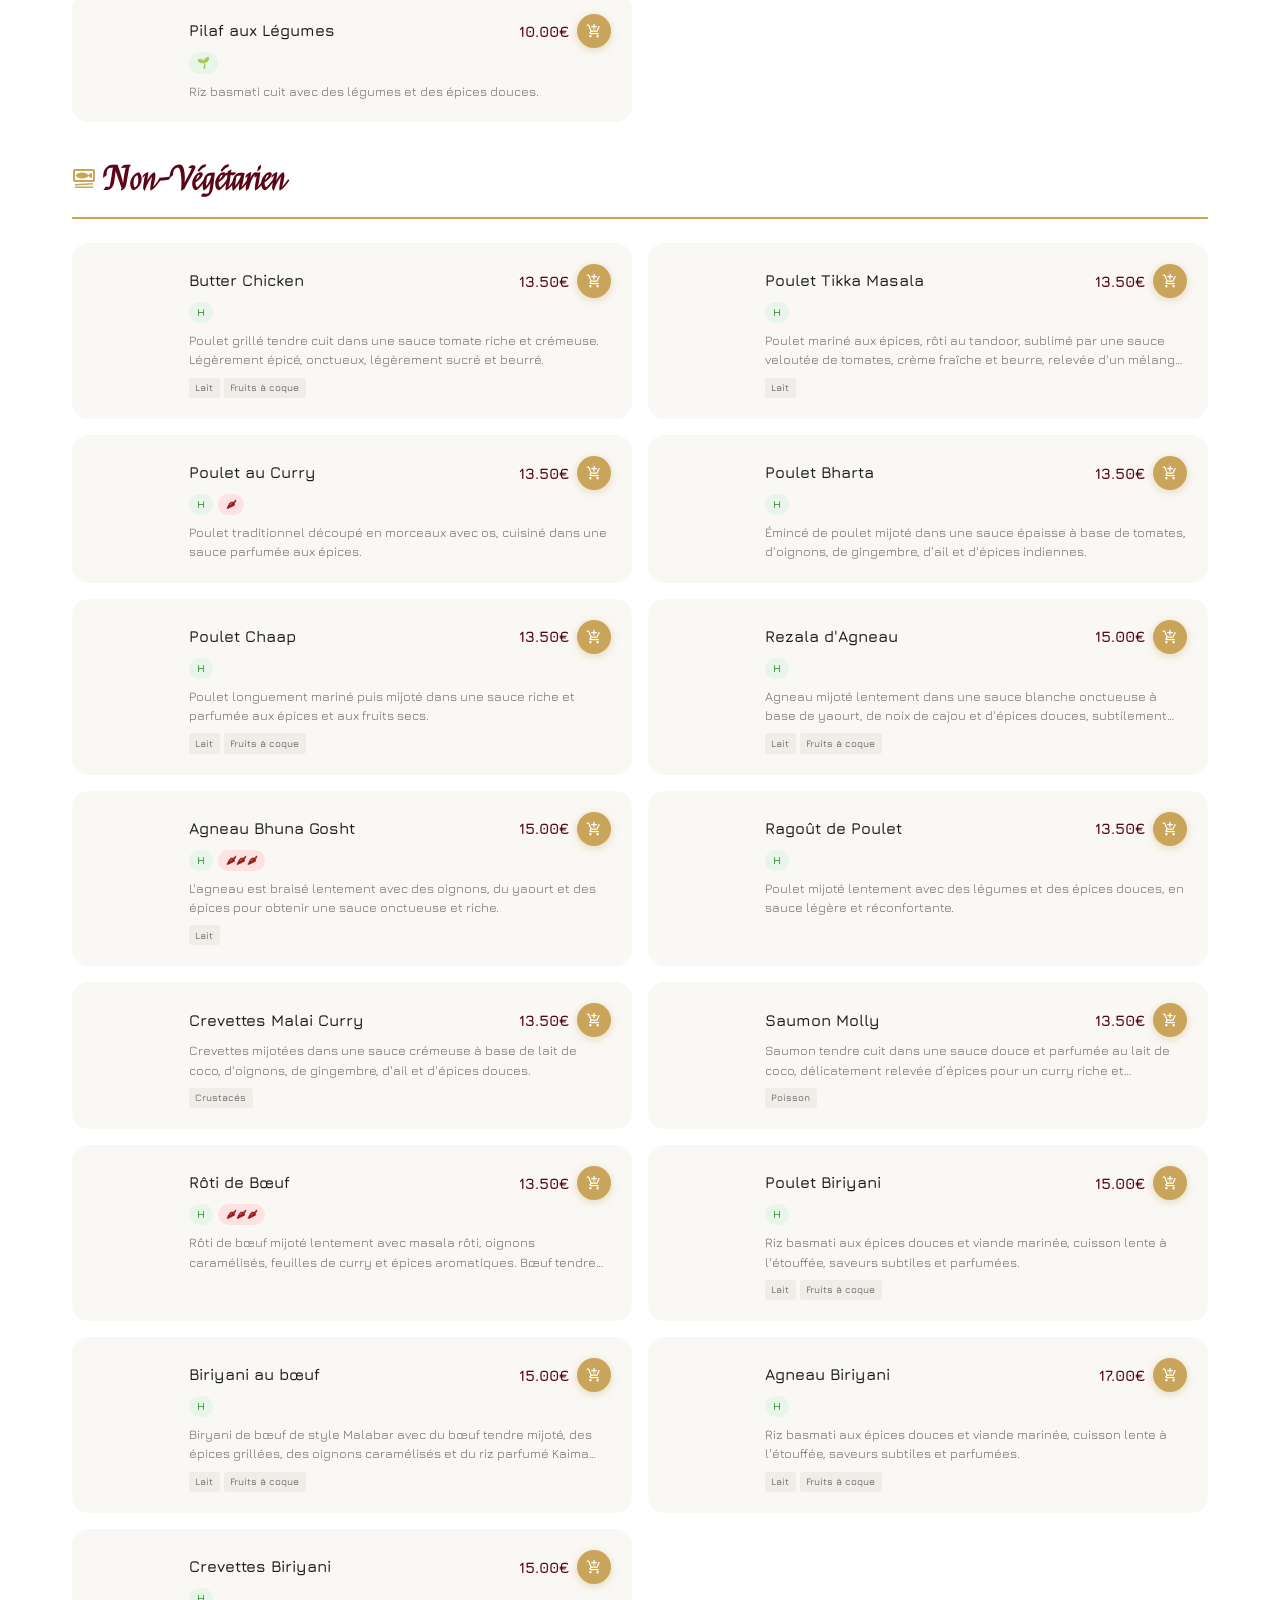
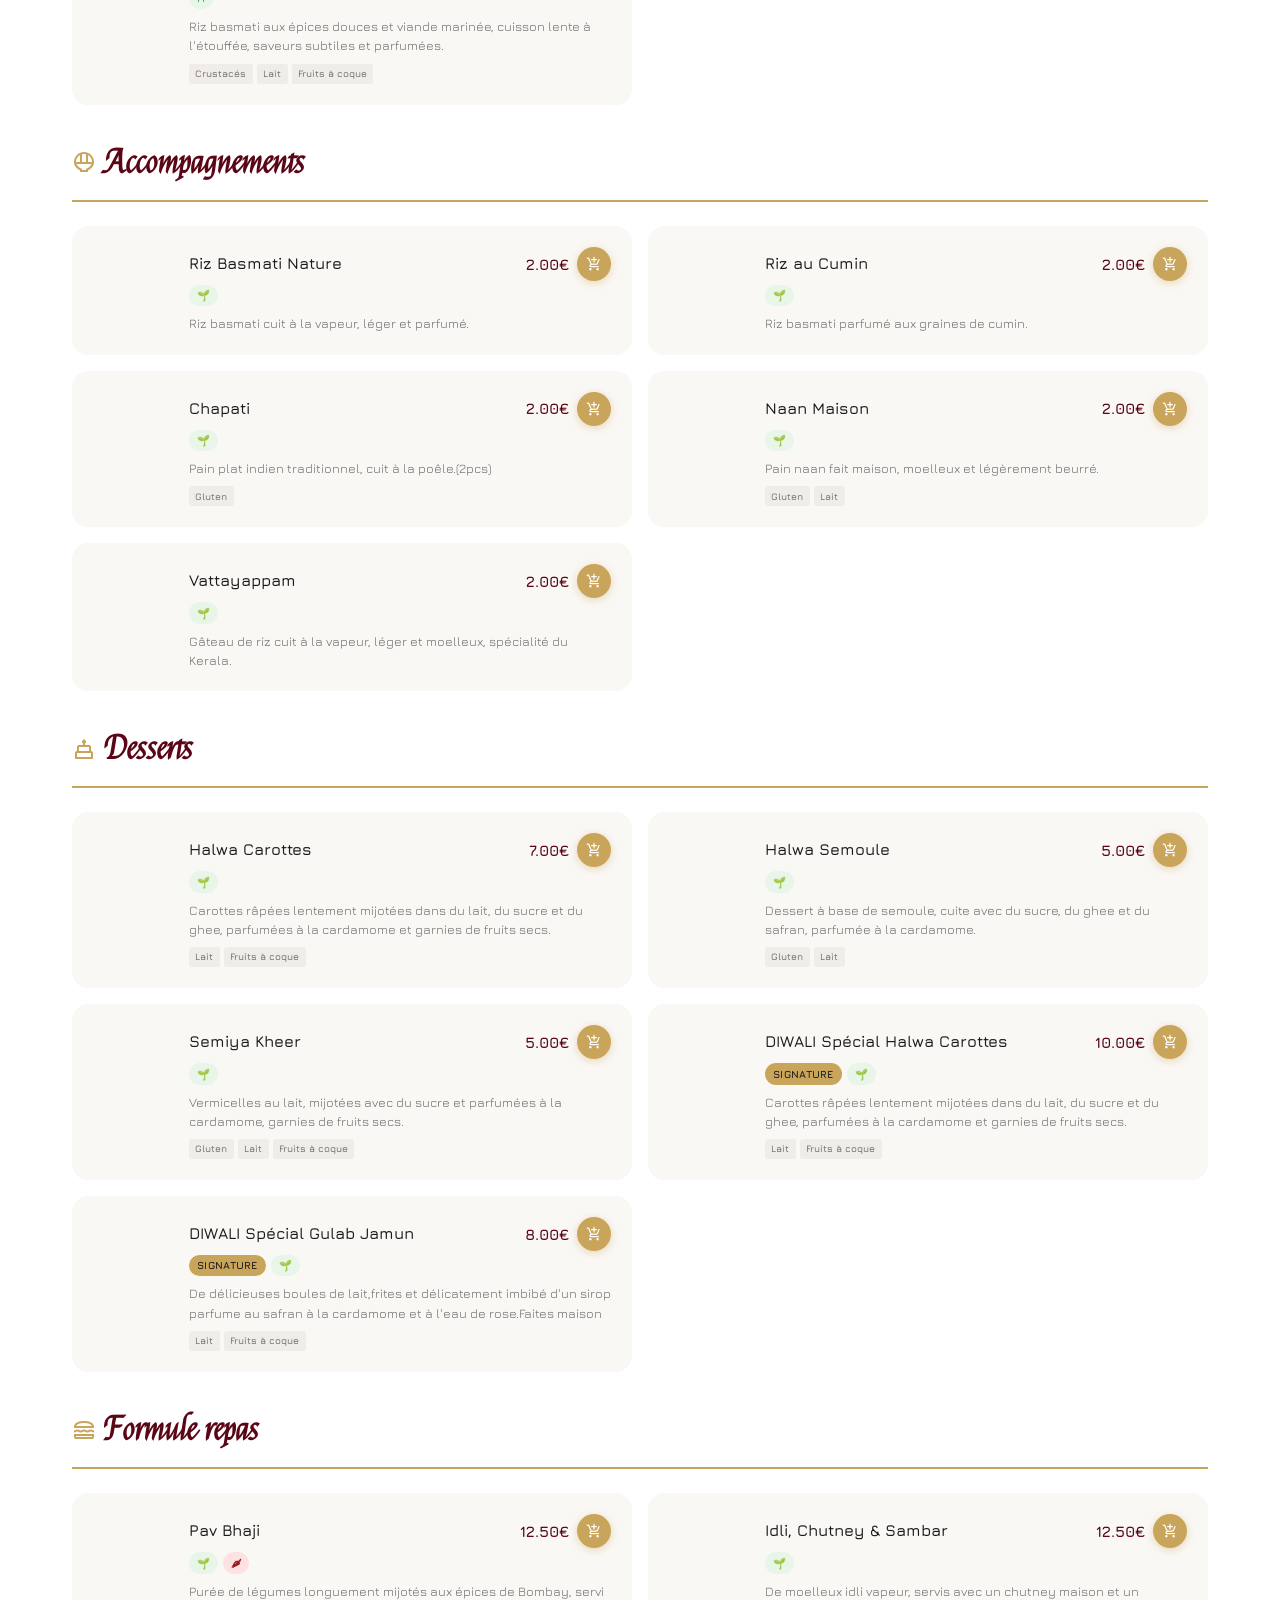
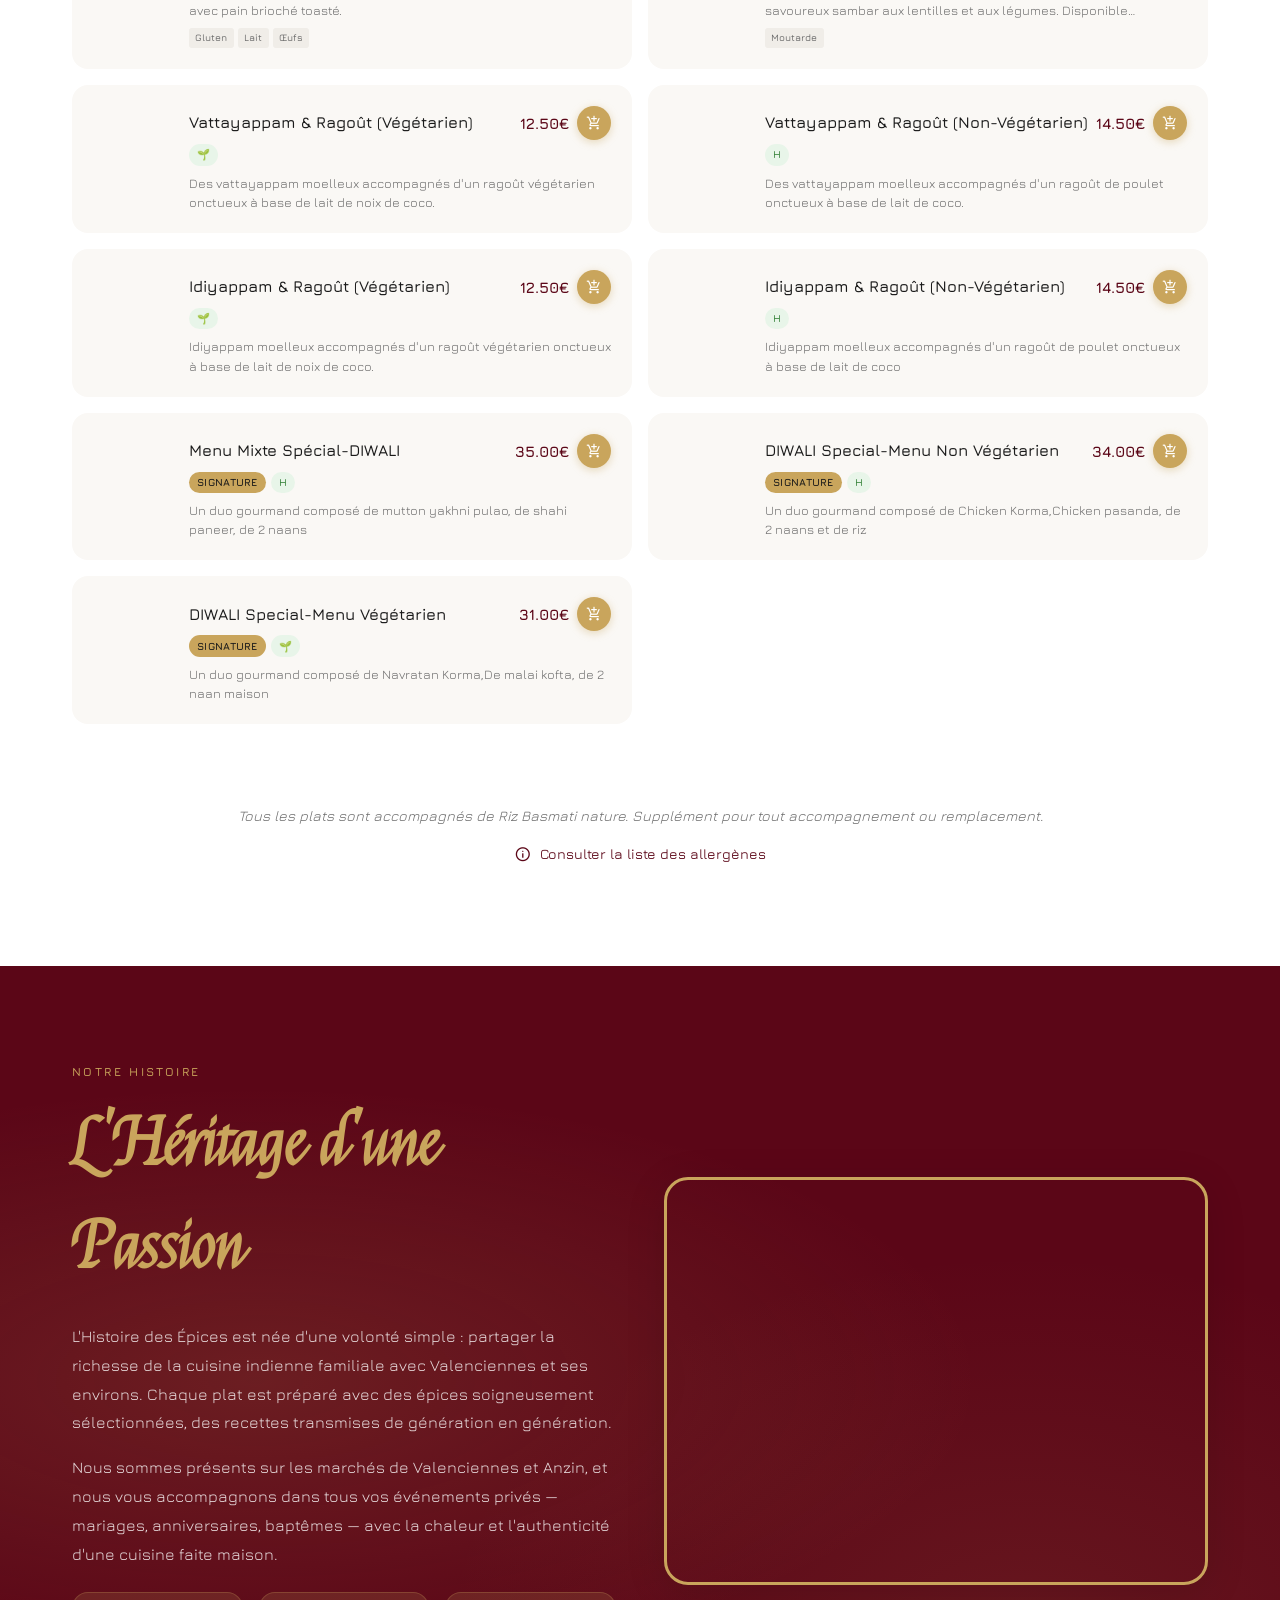
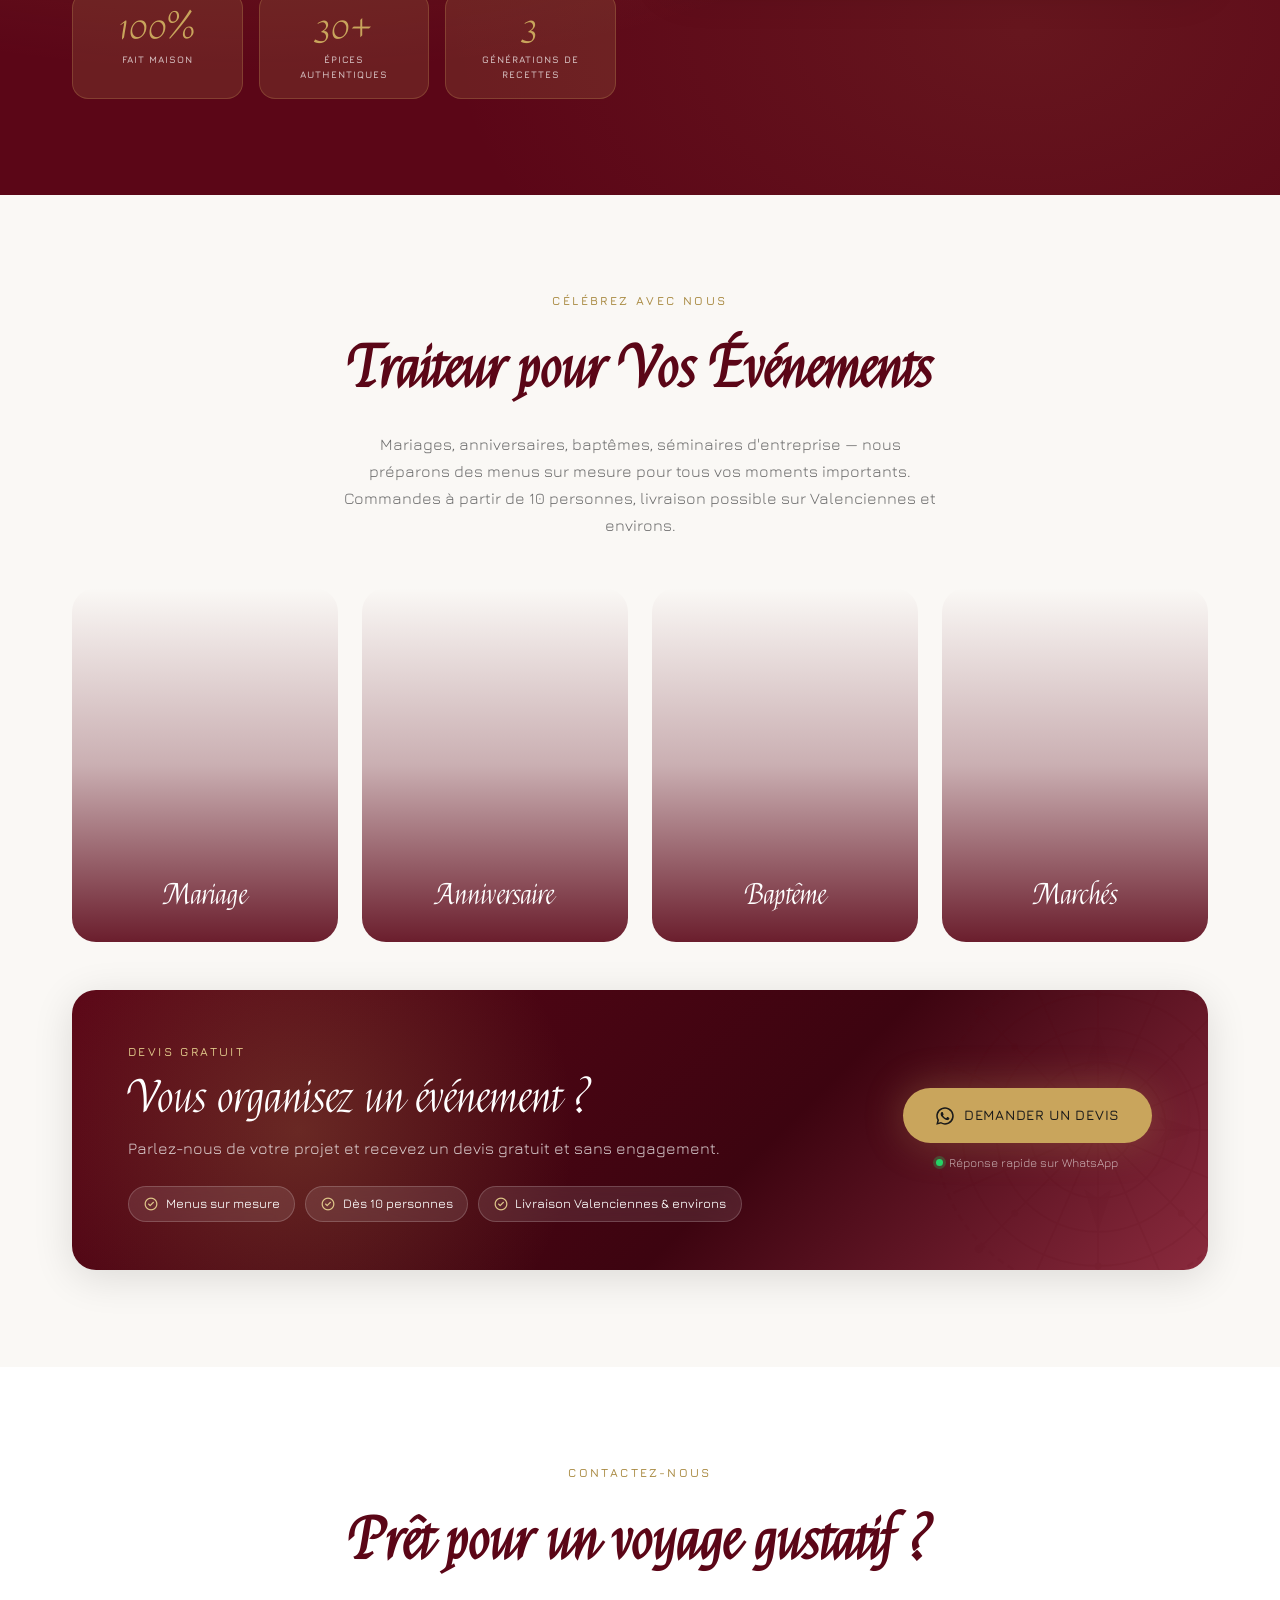
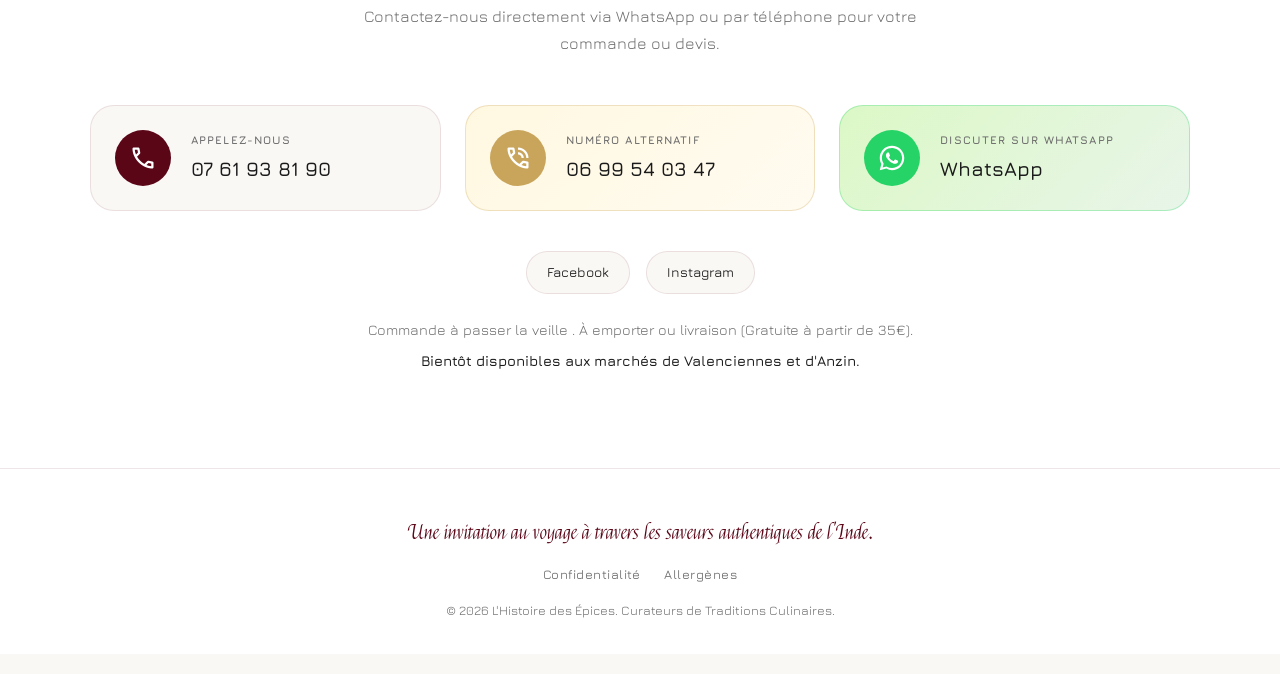
==== commit 3d8d5c26: "Add dark/light mode toggle with theme persistence and styling" ====
--- a/index.html
+++ b/index.html
@@ -3,6 +3,14 @@
 
 <head>
   <meta charset="UTF-8" />
+  <script>
+    // Apply the theme before first paint (no flash). theme.js keeps it in sync.
+    (function () {
+      var t = 'dark';
+      try { t = localStorage.getItem('theme') || localStorage.getItem('theme_default') || 'dark'; } catch (e) {}
+      document.documentElement.dataset.theme = t === 'light' ? 'light' : 'dark';
+    })();
+  </script>
   <meta name="viewport" content="width=device-width, initial-scale=1.0" />
 
   <!-- Primary SEO (updated by seo.js on load) -->
@@ -134,6 +142,9 @@
 
       <!-- Right controls -->
       <div class="nav-controls">
+        <button id="theme-toggle" class="theme-toggle" type="button" aria-label="Mode clair" aria-pressed="false">
+          <span class="material-symbols-outlined" aria-hidden="true">light_mode</span>
+        </button>
         <!-- Language toggle switch -->
         <div class="lang-switch" role="group" aria-label="Changer de langue">
           <span class="lang-switch__label lang-switch__label--fr">FR</span>
@@ -484,6 +495,7 @@
   <!-- ═══════════════════════════════════════════════════════════ APP -->
   <script src="./assets/js/state.js"></script>
   <script src="./assets/js/utils.js"></script>
+  <script src="./assets/js/theme.js"></script>
   <script src="./assets/js/seo.js"></script>
   <script src="./assets/js/menu.js"></script>
   <script src="./assets/js/menu-pdf.js"></script>
--- a/assets/css/styles.css
+++ b/assets/css/styles.css
@@ -20,6 +20,8 @@
     --border: rgba(91, 6, 23, 0.1);
     --whatsapp: #25d366;
     --whatsapp-dark: #128c7e;
+    --accent: var(--primary); /* coloured text: titles, prices, links */
+    --header-bg: rgba(250, 248, 245, 0.98);
 
     /* Typography */
     --font-script: 'Felipa', serif;
@@ -45,6 +47,58 @@
     --radius-md: 1rem;
     --radius-lg: 1.5rem;
     --radius-full: 9999px;
+}
+
+/* ─── Dark theme ──────────────────────────────────────────────────────────────
+   Applied via <html data-theme="dark">. Default comes from content.json →
+   settings.default_theme; the visitor's choice (theme toggle) is remembered. */
+[data-theme='dark'] {
+    color-scheme: dark;
+    --cream: #15100f;
+    --surface: #1f1817;
+    --light-gray: #2b2221;
+    --dark: #f3ece4;
+    --muted: #b9ada4;
+    --border: rgba(224, 200, 138, 0.16);
+    --accent: var(--saffron-light);
+    --header-bg: rgba(21, 16, 15, 0.96);
+    --shadow-sm: 0 2px 8px rgba(0, 0, 0, 0.4);
+    --shadow-md: 0 4px 20px rgba(0, 0, 0, 0.45);
+    --shadow-lg: 0 8px 40px rgba(0, 0, 0, 0.55);
+}
+
+[data-theme='dark'] body {
+    background-color: var(--cream);
+    color: var(--dark);
+}
+
+/* Pale tinted backgrounds → dark tints, so light text stays readable. */
+[data-theme='dark'] .contact-card--alt {
+    background: linear-gradient(135deg, rgba(201, 165, 92, 0.16) 0%, rgba(201, 165, 92, 0.05) 100%);
+}
+
+[data-theme='dark'] .contact-card--whatsapp {
+    background: linear-gradient(135deg, rgba(37, 211, 102, 0.18) 0%, rgba(37, 211, 102, 0.05) 100%);
+}
+
+[data-theme='dark'] .badge--veg,
+[data-theme='dark'] .badge--halal,
+[data-theme='dark'] .allergen-dish__diet--veg {
+    background: rgba(46, 125, 50, 0.28);
+    color: #a5d6a7;
+}
+
+[data-theme='dark'] .badge--spicy {
+    background: rgba(220, 38, 38, 0.2);
+}
+
+[data-theme='dark'] .cart-item__remove:hover,
+[data-theme='dark'] .cart-clear-btn:hover {
+    background: rgba(220, 38, 38, 0.18);
+}
+
+[data-theme='dark'] .schedule-delivery .schedule-modal__input[aria-invalid='true'] {
+    background: rgba(220, 38, 38, 0.12);
 }
 
 /* ─── Performance Optimizations ──────────────────────────────────────────── */
@@ -181,7 +235,7 @@
 }
 
 #site-header.scrolled {
-    background: rgba(250, 248, 245, 0.98);
+    background: var(--header-bg);
     backdrop-filter: blur(20px);
     -webkit-backdrop-filter: blur(20px);
     border-bottom: 1px solid var(--border);
@@ -327,7 +381,7 @@
 }
 
 .nav-link:hover {
-    color: var(--primary);
+    color: var(--accent);
 }
 
 .nav-link:hover::after {
@@ -345,6 +399,54 @@
     display: flex;
     align-items: center;
     gap: 0.5rem;
+}
+
+/* Light / dark mode toggle (theme.js) */
+.theme-toggle {
+    width: 36px;
+    height: 36px;
+    display: inline-flex;
+    align-items: center;
+    justify-content: center;
+    flex-shrink: 0;
+    padding: 0;
+    background: transparent;
+    border: 1px solid var(--border);
+    border-radius: 50%;
+    color: var(--dark);
+    cursor: pointer;
+    transition: all 0.25s var(--ease);
+}
+
+.theme-toggle .material-symbols-outlined {
+    font-size: 1.15rem;
+}
+
+.theme-toggle:hover {
+    border-color: var(--saffron);
+    color: var(--saffron);
+}
+
+#site-header:not(.scrolled) .theme-toggle {
+    color: rgba(255, 255, 255, 0.85);
+    border-color: rgba(255, 255, 255, 0.3);
+}
+
+#site-header:not(.scrolled) .theme-toggle:hover {
+    color: var(--saffron);
+    border-color: var(--saffron);
+}
+
+/* Small phones: keep brand + toggle + FR/EN + menu on one line. */
+@media (max-width: 400px) {
+    .theme-toggle {
+        width: 32px;
+        height: 32px;
+    }
+
+    .nav-controls {
+        gap: 0.5rem;
+    }
 }
 
 .lang-switch__label {
@@ -359,7 +461,7 @@
 
 .lang-switch__label--fr.active,
 .lang-switch__label--en.active {
-    color: var(--primary);
+    color: var(--accent);
 }
 
 .lang-switch__toggle {
@@ -490,7 +592,7 @@
 }
 
 .nav-link-mobile:hover {
-    color: var(--primary);
+    color: var(--accent);
 }
 
 .mobile-nav-wa {
@@ -775,7 +877,7 @@
     gap: 0.5rem;
     padding: 1rem 2rem;
     background: var(--saffron);
-    color: var(--dark);
+    color: #1a1a1a; /* dark text on gold, both themes */
     font-family: var(--font-body);
     font-size: 0.875rem;
     font-weight: 600;
@@ -827,7 +929,7 @@
     gap: 0.5rem;
     padding: 0.875rem 1.75rem;
     background: transparent;
-    color: var(--primary);
+    color: var(--accent);
     font-family: var(--font-body);
     font-size: 0.875rem;
     font-weight: 600;
@@ -1032,7 +1134,7 @@
     left: 1rem;
     padding: 0.4rem 0.8rem;
     background: var(--saffron);
-    color: var(--dark);
+    color: #1a1a1a; /* dark text on gold, both themes */
     font-size: 0.7rem;
     font-weight: 700;
     letter-spacing: 0.05em;
@@ -1089,7 +1191,7 @@
     font-family: var(--font-body);
     font-size: 1.1rem;
     font-weight: 700;
-    color: var(--primary);
+    color: var(--accent);
 }
 
 .specialty-card__placeholder {
@@ -1142,7 +1244,7 @@
 
 .menu-filter:hover {
     border-color: var(--saffron);
-    color: var(--primary);
+    color: var(--accent);
 }
 
 .menu-filter.active {
@@ -1177,7 +1279,7 @@
 .menu-group-header h3 {
     font-family: var(--font-script);
     font-size: 2rem;
-    color: var(--primary);
+    color: var(--accent);
     display: flex;
     align-items: center;
     gap: 0.5rem;
@@ -1273,7 +1375,7 @@
     font-family: var(--font-body);
     font-size: 0.95rem;
     font-weight: 700;
-    color: var(--primary);
+    color: var(--accent);
     white-space: nowrap;
 }
 
@@ -1295,7 +1397,7 @@
 
 .badge--signature {
     background: var(--saffron);
-    color: var(--dark);
+    color: #1a1a1a; /* dark text on gold, both themes */
 }
 
 .badge--new {
@@ -1380,7 +1482,7 @@
     gap: 0.5rem;
     font-size: 0.875rem;
     font-weight: 500;
-    color: var(--primary);
+    color: var(--accent);
     text-decoration: none;
     transition: color 0.2s var(--ease);
 }
@@ -1447,6 +1549,15 @@
 }
 
 .menu-pdf {
+    /* Always light, whatever the site theme. */
+    color-scheme: light;
+    --cream: #faf8f5;
+    --surface: #ffffff;
+    --light-gray: #f0ede8;
+    --dark: #1a1a1a;
+    --muted: #6b6b6b;
+    --border: rgba(91, 6, 23, 0.1);
+    --accent: var(--primary);
     background: #fff;
     color: var(--dark);
     font-family: var(--font-body);
@@ -1531,7 +1642,7 @@
     font-size: 19px;
     font-weight: 700;
     letter-spacing: 0.04em;
-    color: var(--primary);
+    color: var(--accent);
 }
 
 /* Free-delivery highlight. All the vertical padding is at the bottom on
@@ -1544,7 +1655,7 @@
     font-size: 12px;
     font-weight: 700;
     letter-spacing: 0.04em;
-    color: var(--dark);
+    color: #1a1a1a; /* dark text on gold, both themes */
     background: var(--saffron);
     border-radius: 999px;
 }
@@ -1591,7 +1702,7 @@
 }
 
 .menu-pdf__qr--main span {
-    color: var(--primary);
+    color: var(--accent);
 }
 
 .menu-pdf__qr-group {
@@ -1649,7 +1760,7 @@
 }
 
 .menu-pdf__note--allergen .menu-pdf__note-label {
-    color: var(--primary);
+    color: var(--accent);
 }
 
 .menu-pdf__note-text {
@@ -1671,7 +1782,7 @@
     font-family: var(--font-script);
     font-size: 26px;
     font-weight: 400;
-    color: var(--primary);
+    color: var(--accent);
 }
 
 /* A real element with a solid border — not a gradient ::after: html2canvas
@@ -1710,7 +1821,7 @@
 .menu-pdf__price {
     font-size: 14px;
     font-weight: 700;
-    color: var(--primary);
+    color: var(--accent);
     white-space: nowrap;
 }
 
@@ -2067,7 +2178,7 @@
     min-height: 44px;
     padding: 1rem 2rem;
     background: var(--saffron);
-    color: var(--dark);
+    color: #1a1a1a; /* dark text on gold, both themes */
     font-family: var(--font-body);
     font-size: 0.875rem;
     font-weight: 600;
@@ -2354,7 +2465,7 @@
 
 .social-link:hover {
     border-color: var(--primary);
-    color: var(--primary);
+    color: var(--accent);
 }
 
 .contact-note {
@@ -2375,7 +2486,7 @@
 
 .site-footer {
     padding: 3rem 0 2rem;
-    background: white;
+    background: var(--surface);
     text-align: center;
     border-top: 1px solid var(--border);
 }
@@ -2383,7 +2494,7 @@
 .footer-tagline {
     font-family: var(--font-script);
     font-size: 1.25rem;
-    color: var(--primary);
+    color: var(--accent);
     max-width: 500px;
     margin: 0 auto 1rem;
     line-height: 1.6;
@@ -2507,7 +2618,7 @@
     color: var(--saffron);
 }
 .text-primary {
-    color: var(--primary);
+    color: var(--accent);
 }
 .text-muted {
     color: var(--muted);
@@ -2661,7 +2772,7 @@
 .dish-modal__name {
     font-family: var(--font-script);
     font-size: 2.25rem;
-    color: var(--primary);
+    color: var(--accent);
     margin-bottom: 0.5rem;
     line-height: 1.2;
 }
@@ -2696,7 +2807,7 @@
     background: var(--cream);
     border-radius: 50%;
     flex-shrink: 0;
-    color: var(--primary);
+    color: var(--accent);
     border: 1px solid var(--border);
 }
 
@@ -2969,7 +3080,7 @@
     padding: 0.75rem 1.5rem;
     background: transparent;
     border: 2px solid var(--primary);
-    color: var(--primary);
+    color: var(--accent);
     font-family: var(--font-body);
     font-size: 0.875rem;
     font-weight: 600;
@@ -3278,7 +3389,7 @@
 .cart-item__total {
     font-size: 0.875rem;
     font-weight: 700;
-    color: var(--primary);
+    color: var(--accent);
     min-width: 3rem;
     text-align: right;
     flex-shrink: 0;
@@ -3326,7 +3437,7 @@
 
 .cart-total strong {
     font-size: 1.3rem;
-    color: var(--primary);
+    color: var(--accent);
     font-weight: 800;
 }
 
@@ -3634,7 +3745,7 @@
 .schedule-summary__total strong {
     font-size: 1.25rem;
     font-weight: 800;
-    color: var(--primary);
+    color: var(--accent);
 }
 
 .schedule-summary__hint {
@@ -3704,11 +3815,11 @@
 .schedule-mode__option:has(input:checked) {
     border-color: var(--primary);
     background: rgba(91, 6, 23, 0.05);
-    color: var(--primary);
+    color: var(--accent);
 }
 
 .schedule-mode__option:has(input:checked) .material-symbols-outlined {
-    color: var(--primary);
+    color: var(--accent);
 }
 
 .schedule-mode__option:has(input:focus-visible) {
@@ -3784,7 +3895,7 @@
 
 .schedule-modal__cancel-btn:hover {
     border-color: var(--primary);
-    color: var(--primary);
+    color: var(--accent);
 }
 
 .schedule-modal__confirm-btn {
@@ -3883,7 +3994,7 @@
 
 .ticker__label .material-symbols-outlined {
     font-size: 1rem;
-    color: var(--primary);
+    color: var(--accent);
 }
 
 /* Scrolling text zone */
@@ -3961,7 +4072,7 @@
 
 .ticker__close:hover {
     background: rgba(91, 6, 23, 0.22);
-    color: var(--primary);
+    color: var(--accent);
 }
 
 .ticker__close:focus-visible {
@@ -4109,7 +4220,7 @@
     right: -5%;
     bottom: -1px;
     height: 4rem;
-    background: #fff;
+    background: var(--surface);
     border-radius: 50% 50% 0 0;
     pointer-events: none;
     z-index: 1;
@@ -4189,7 +4300,7 @@
 
 .gallery-section {
     padding: 3rem 0 5rem;
-    background: #fff;
+    background: var(--surface);
 }
 
 /* ── Album grid ─────────────────────────────────────────────────────────── */
@@ -4362,7 +4473,7 @@
     font-family: var(--font-body);
     font-size: 0.68rem;
     font-weight: 600;
-    color: var(--primary);
+    color: var(--accent);
     background: rgba(91, 6, 23, 0.07);
     padding: 0.2rem 0.55rem;
     border-radius: var(--radius-full);
@@ -4537,7 +4648,7 @@
     font-weight: 700;
     letter-spacing: 0.06em;
     text-transform: uppercase;
-    color: var(--primary);
+    color: var(--accent);
     text-decoration: none;
     border: 2px solid var(--primary);
     padding: 0.65rem 1.25rem;
@@ -4811,7 +4922,7 @@
 
 .allergens-page {
     padding: 3.5rem 0 6rem;
-    background: #fff;
+    background: var(--surface);
 }
 
 .allergens-page__inner {
@@ -4835,7 +4946,7 @@
     font-family: var(--font-script);
     font-size: 2rem;
     font-weight: 400;
-    color: var(--primary);
+    color: var(--accent);
     margin: 0 0 1rem;
 }
 
@@ -4867,7 +4978,7 @@
     font-family: var(--font-body);
     font-size: 0.8rem;
     font-weight: 600;
-    color: var(--primary);
+    color: var(--accent);
     text-decoration: underline;
     text-underline-offset: 3px;
     cursor: pointer;
@@ -5021,7 +5132,7 @@
 }
 
 .allergen-dish:hover {
-    background: #fffdf8;
+    background: rgba(201, 165, 92, 0.06);
 }
 
 .allergen-dish__head {
@@ -5077,7 +5188,7 @@
     padding: 0.2rem 0.6rem;
     border-radius: var(--radius-full);
     background: rgba(91, 6, 23, 0.07);
-    color: var(--primary);
+    color: var(--accent);
     font-size: 0.75rem;
     font-weight: 600;
 }
@@ -5200,7 +5311,7 @@
 }
 
 .footer-link:hover {
-    color: var(--primary);
+    color: var(--accent);
 }
 
 /* ═══════════════════════════════════════════════════════════════════════════
@@ -5365,7 +5476,7 @@
     min-height: 44px;
     padding: 0.75rem 1.75rem;
     background: var(--saffron);
-    color: var(--dark);
+    color: #1a1a1a; /* dark text on gold, both themes */
     border: none;
     border-radius: var(--radius-full);
     font-family: var(--font-body);
@@ -5466,14 +5577,14 @@
     justify-content: center;
     border-radius: 50%;
     background: rgba(91, 6, 23, 0.08);
-    color: var(--primary);
+    color: var(--accent);
 }
 
 .privacy-card__title {
     font-family: var(--font-script);
     font-size: 1.6rem;
     font-weight: 400;
-    color: var(--primary);
+    color: var(--accent);
     margin: 0 0 0.6rem;
 }
 
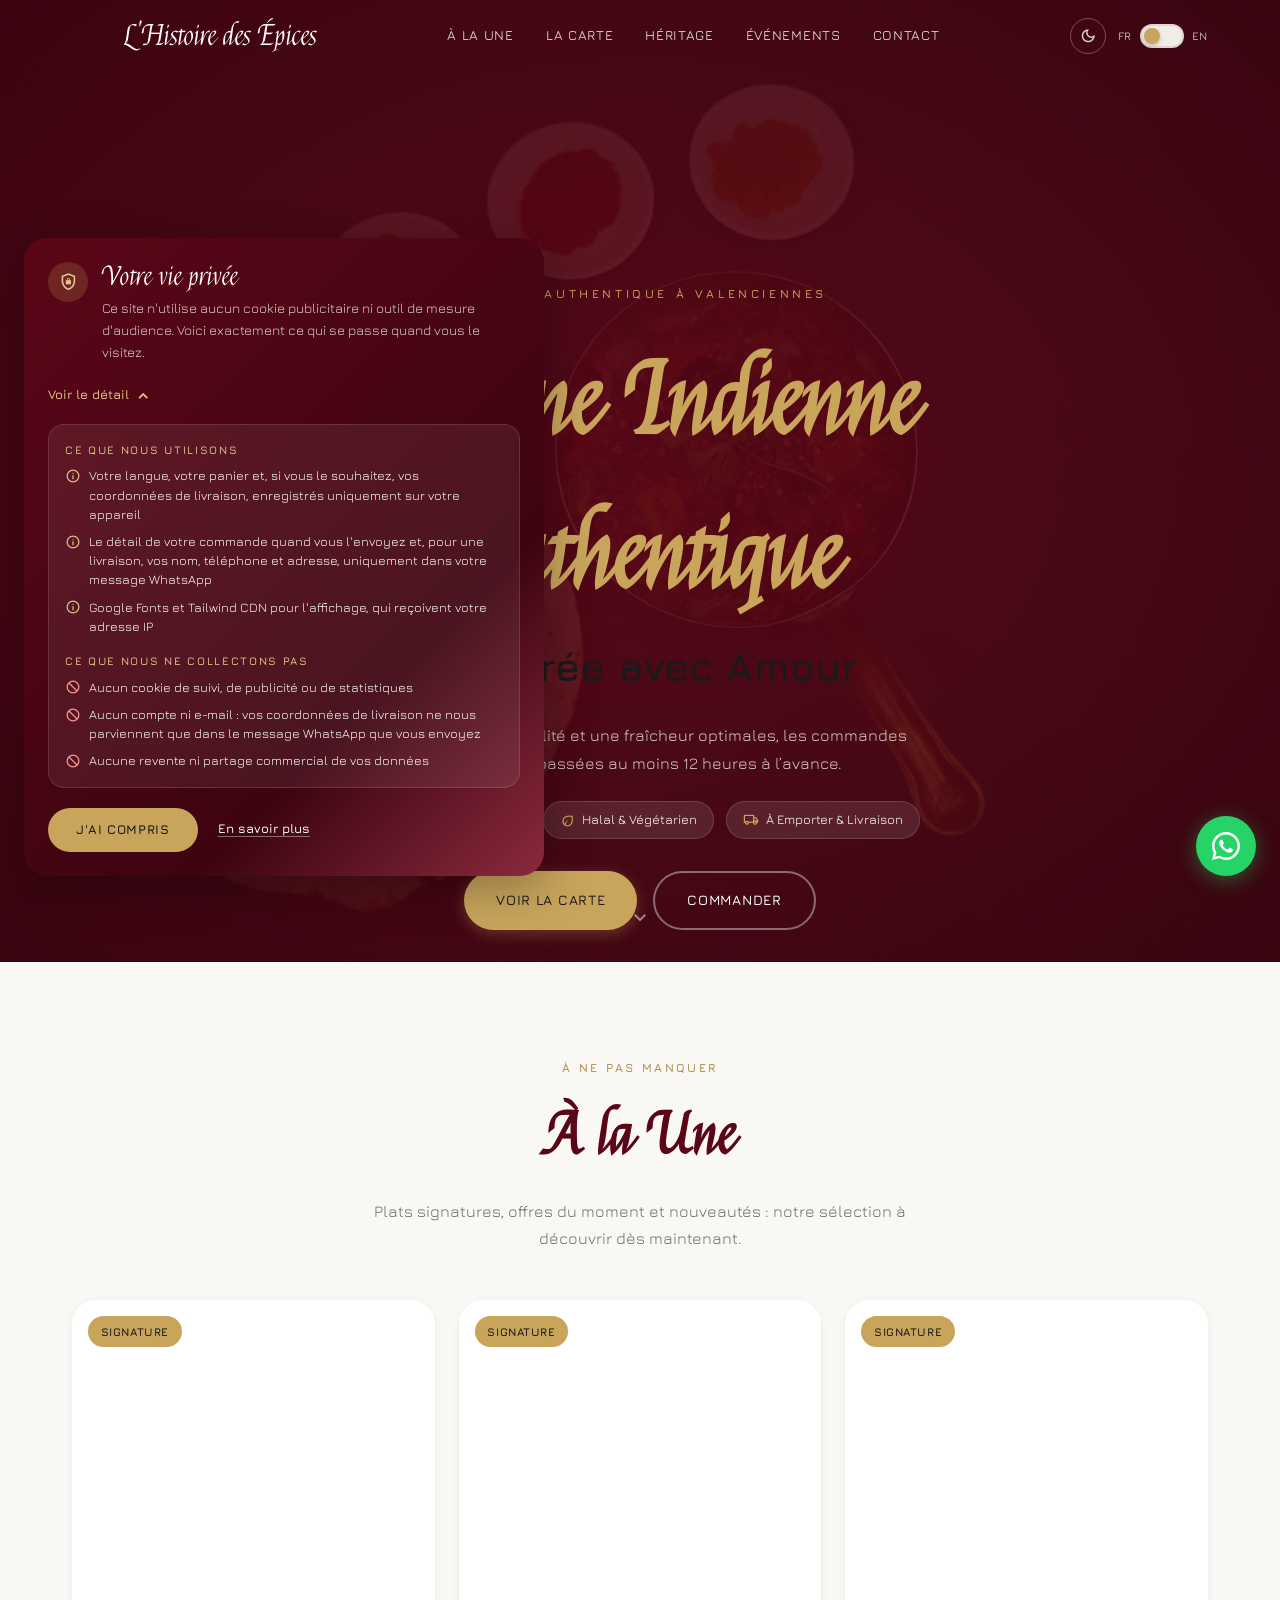
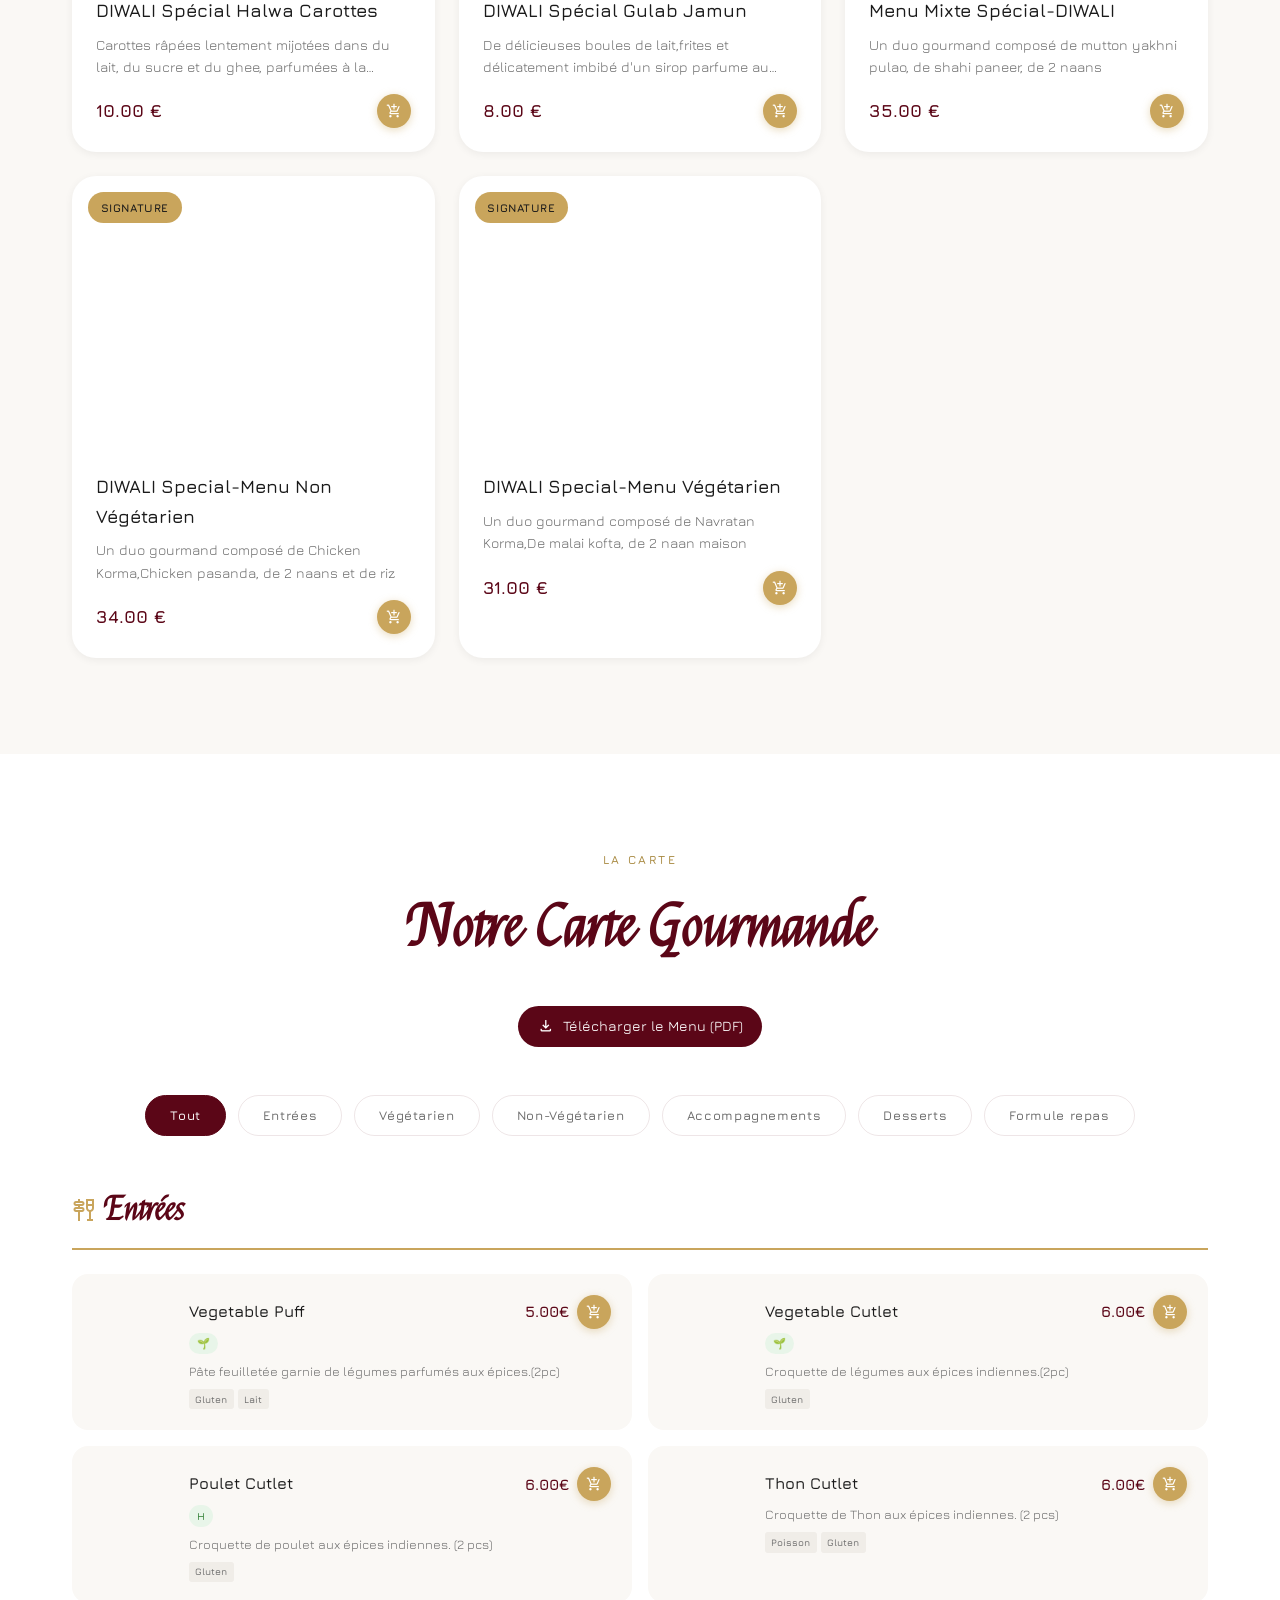
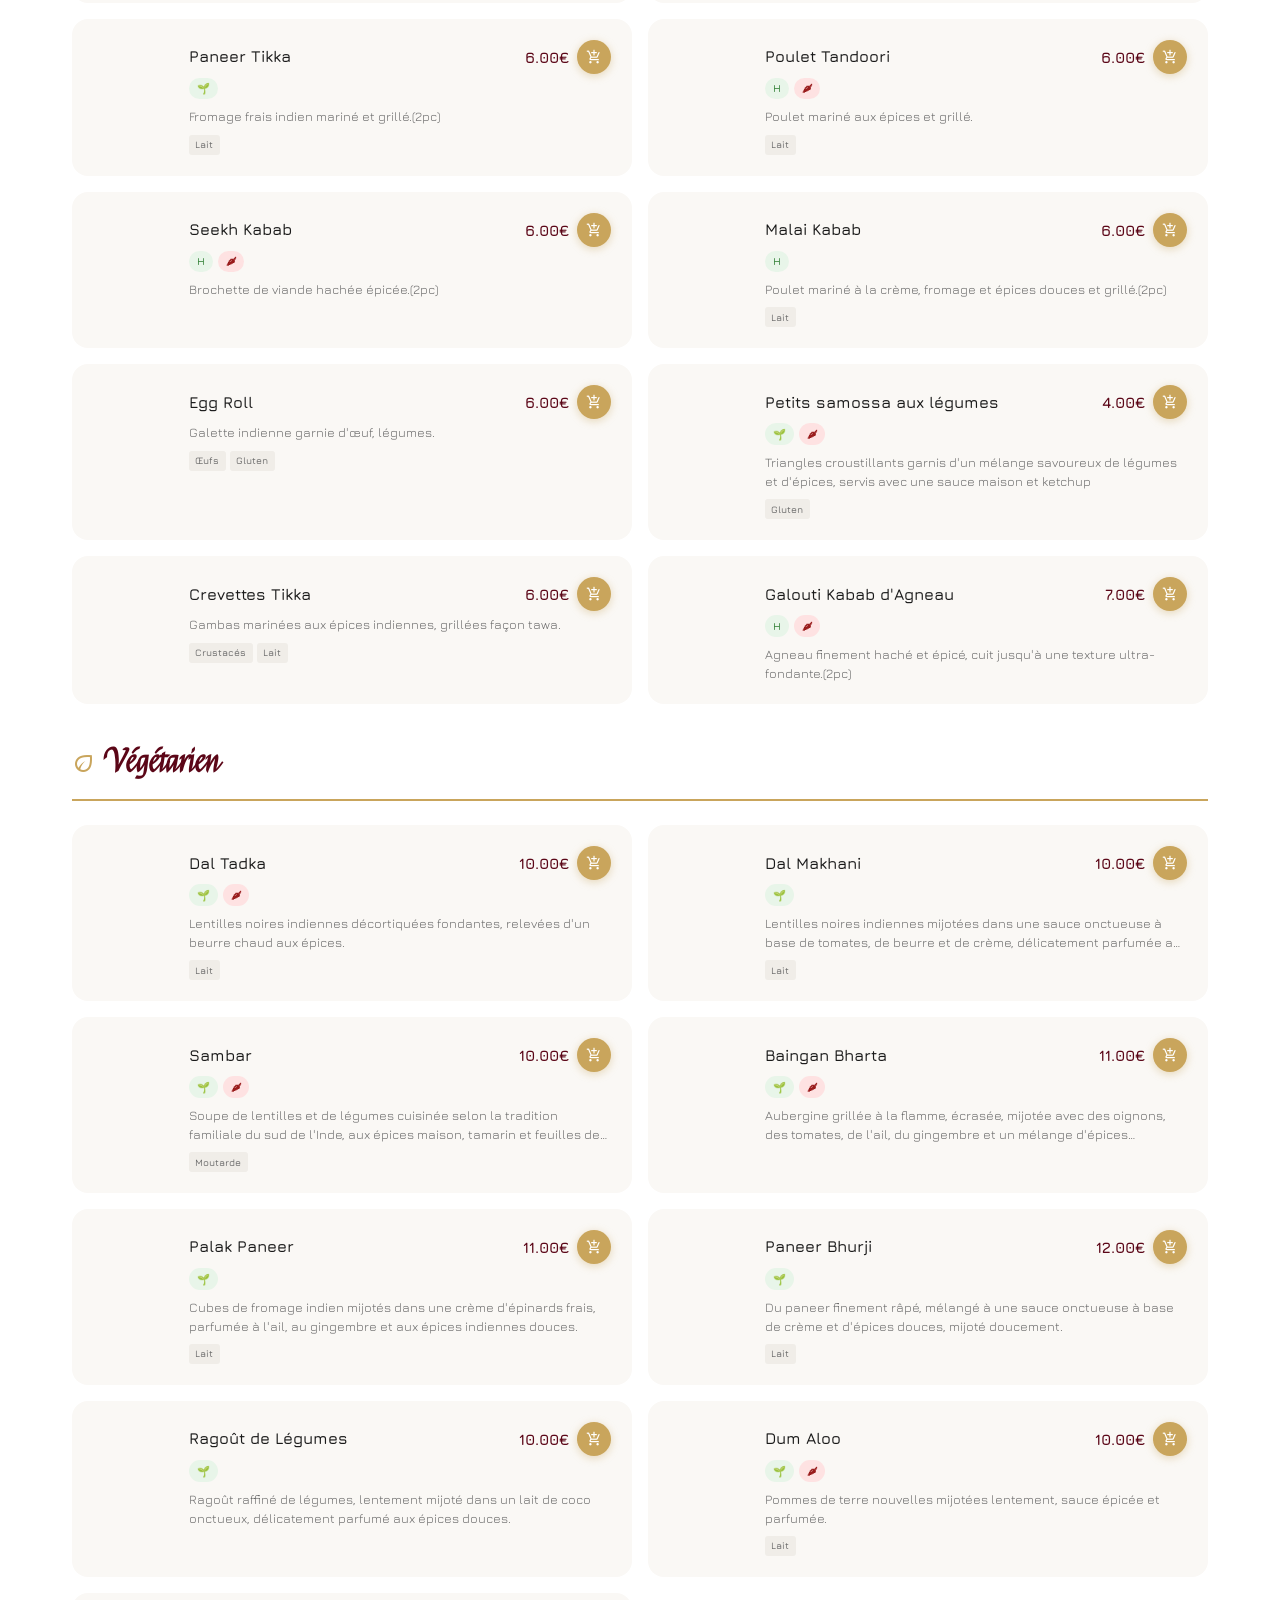
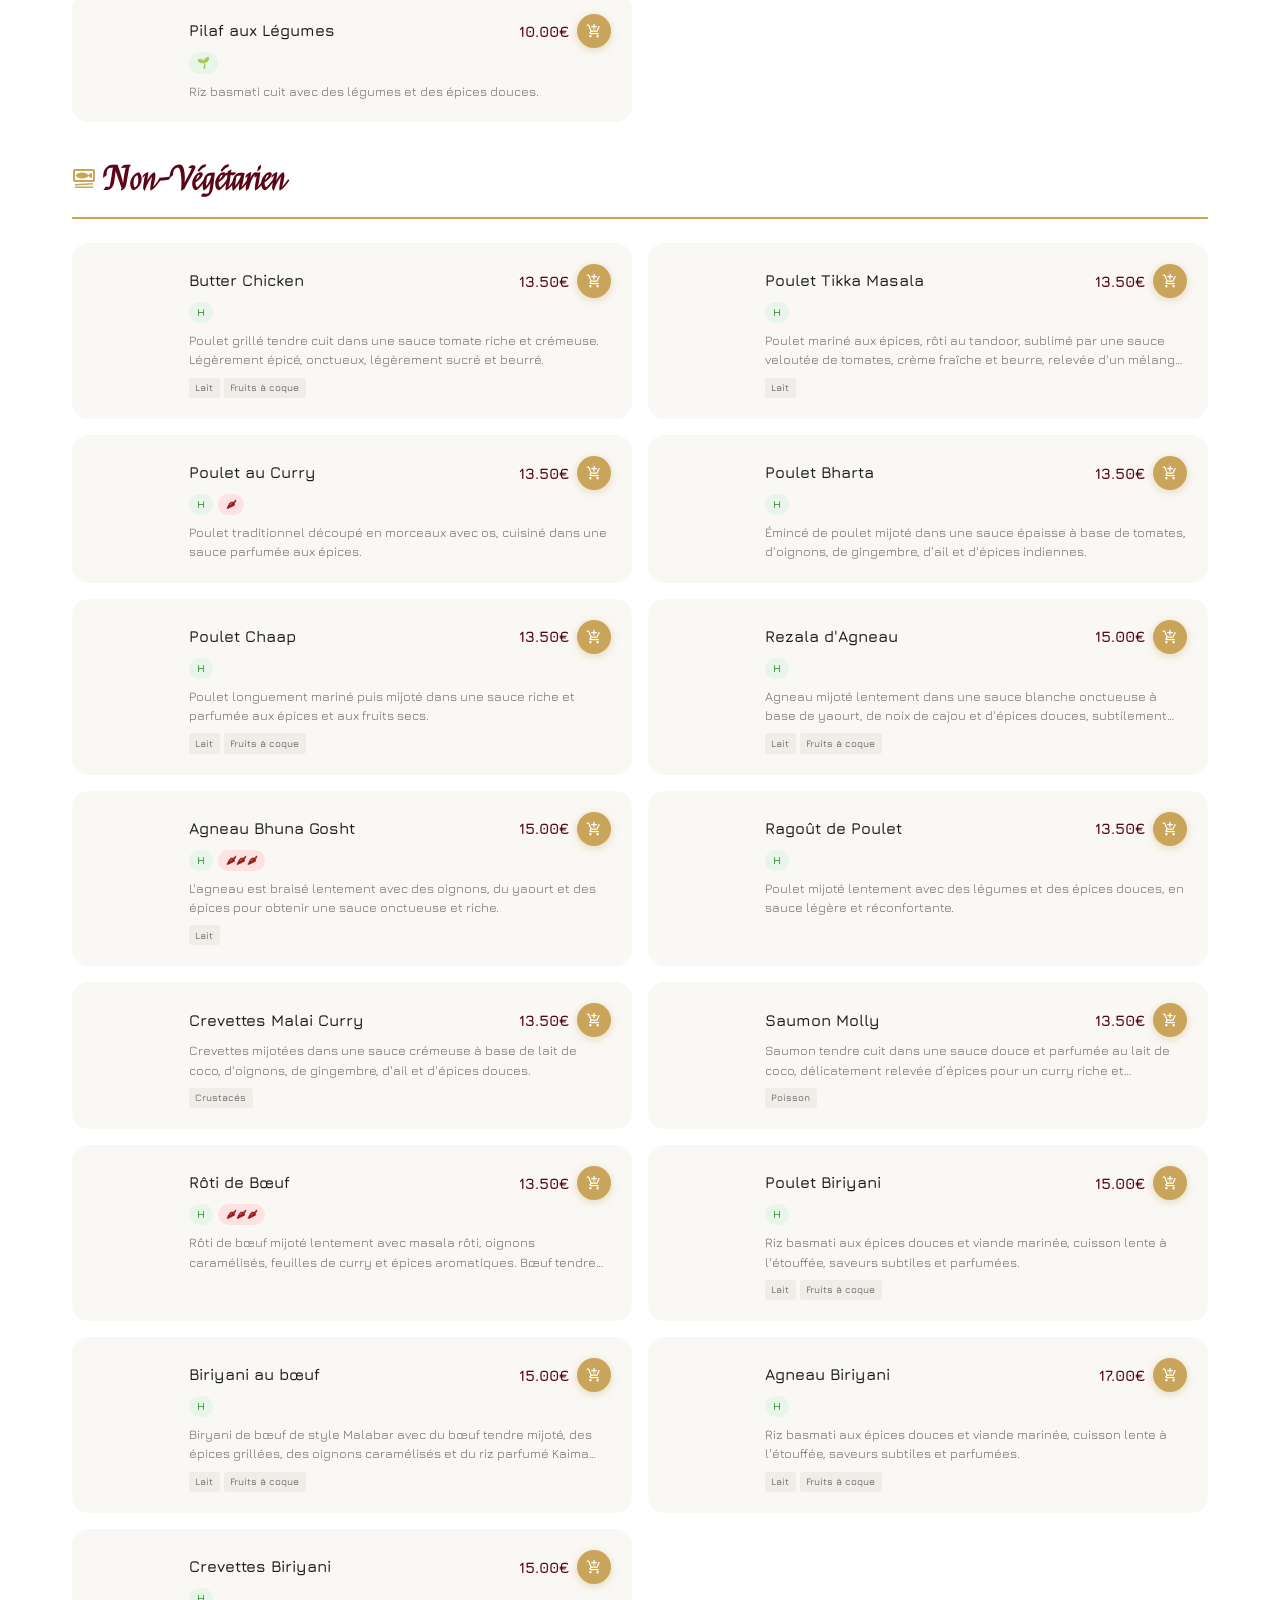
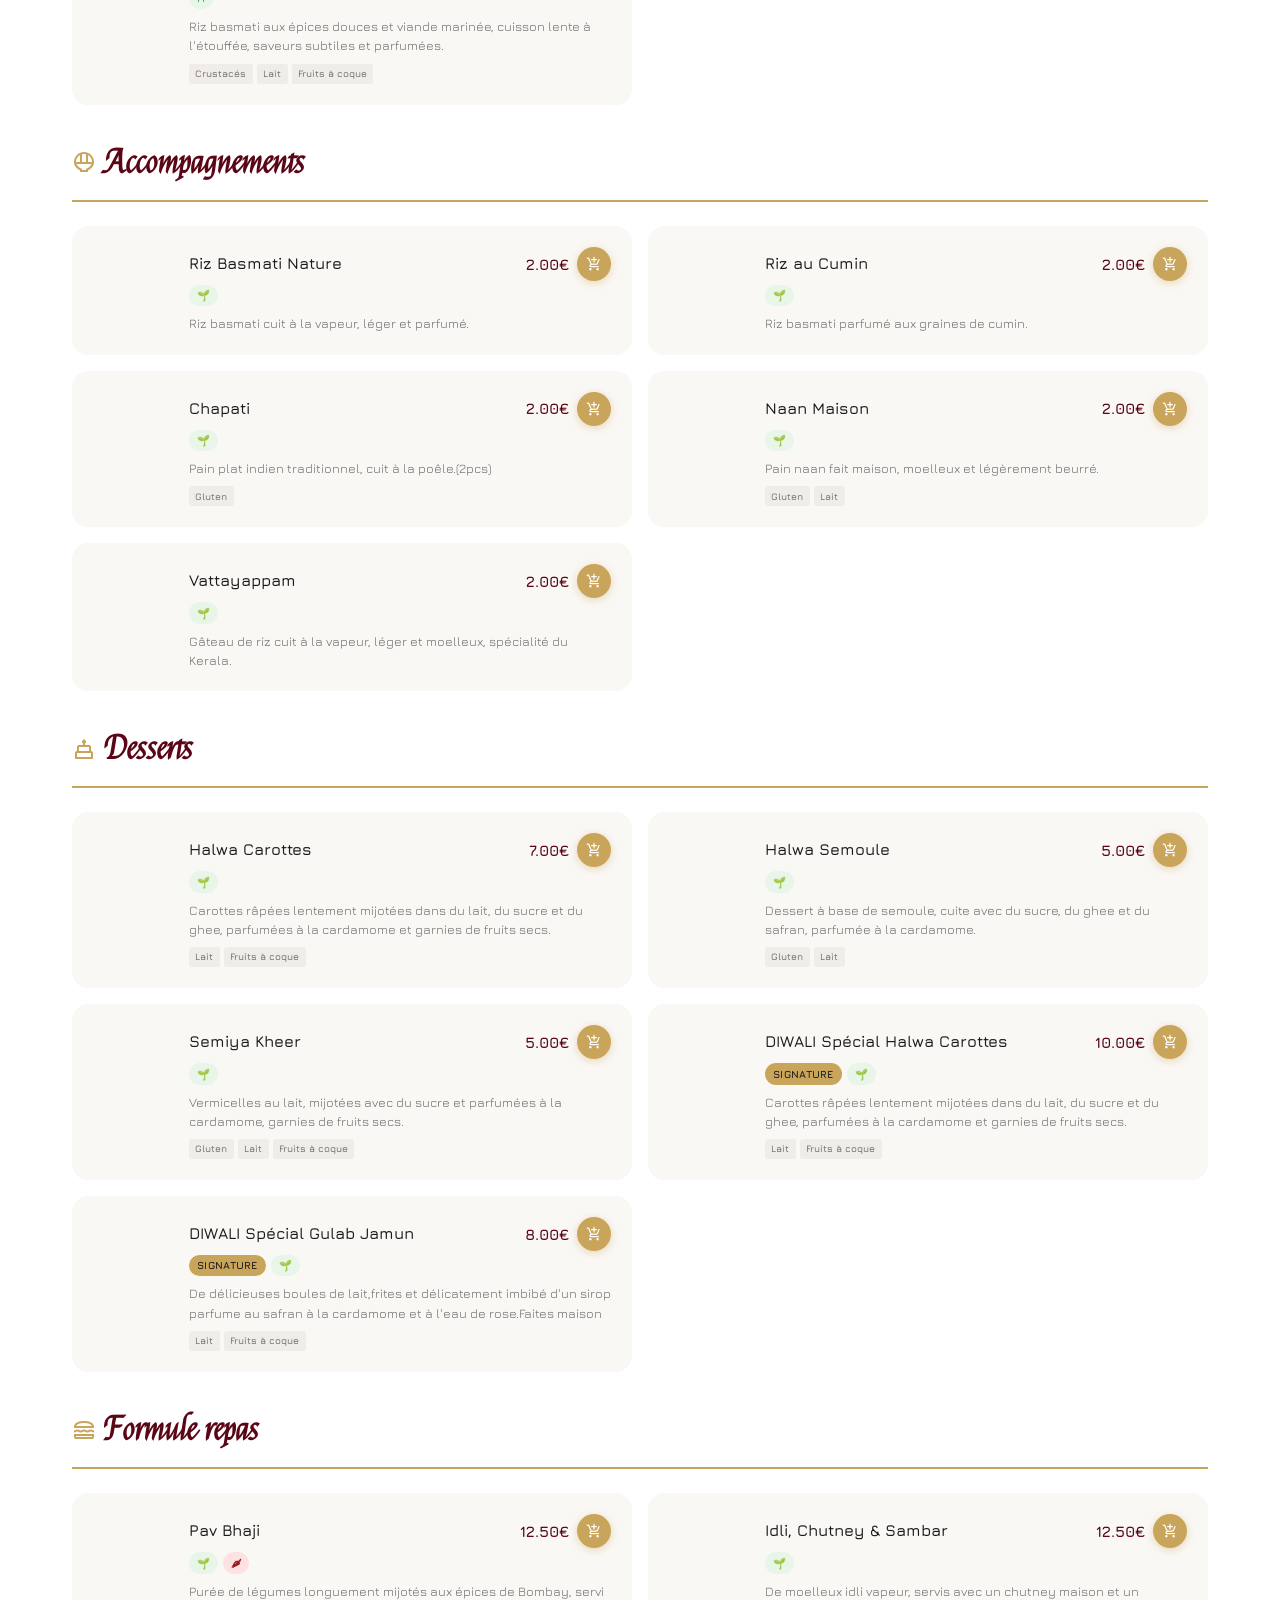
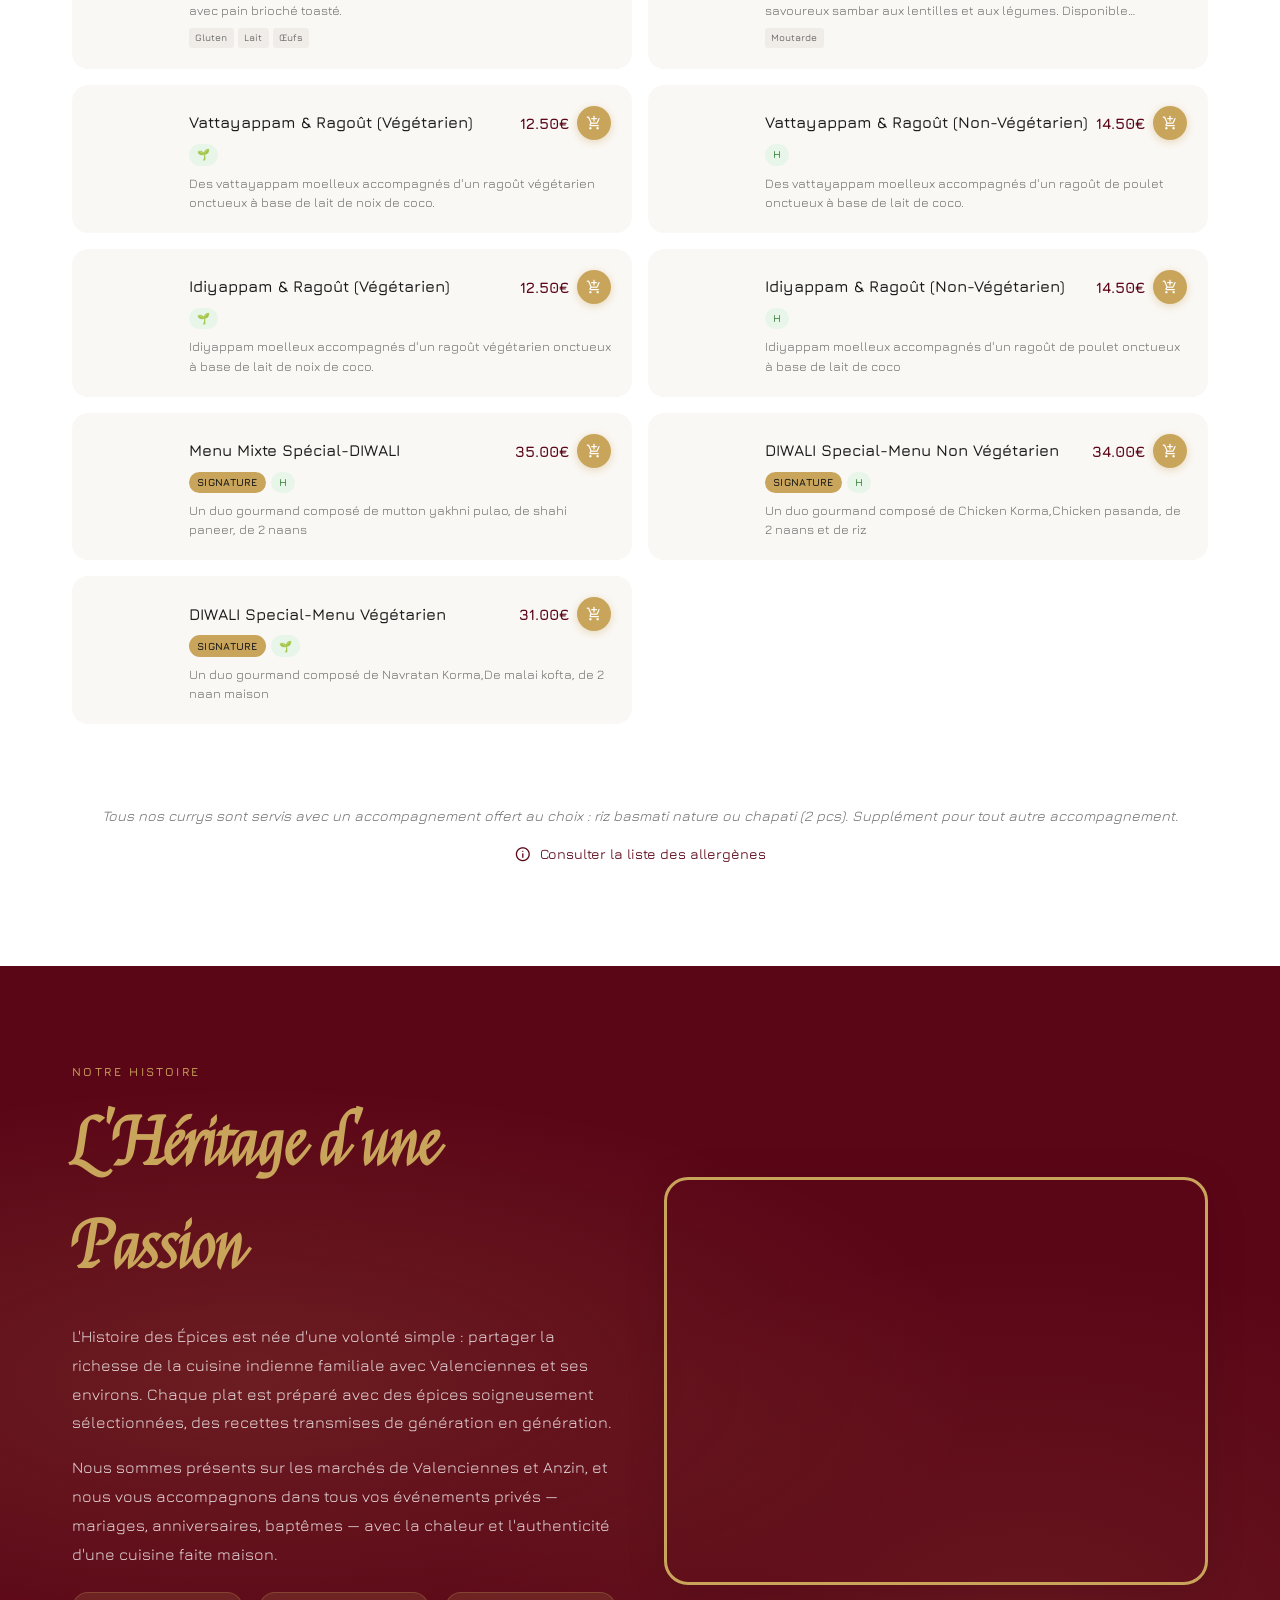
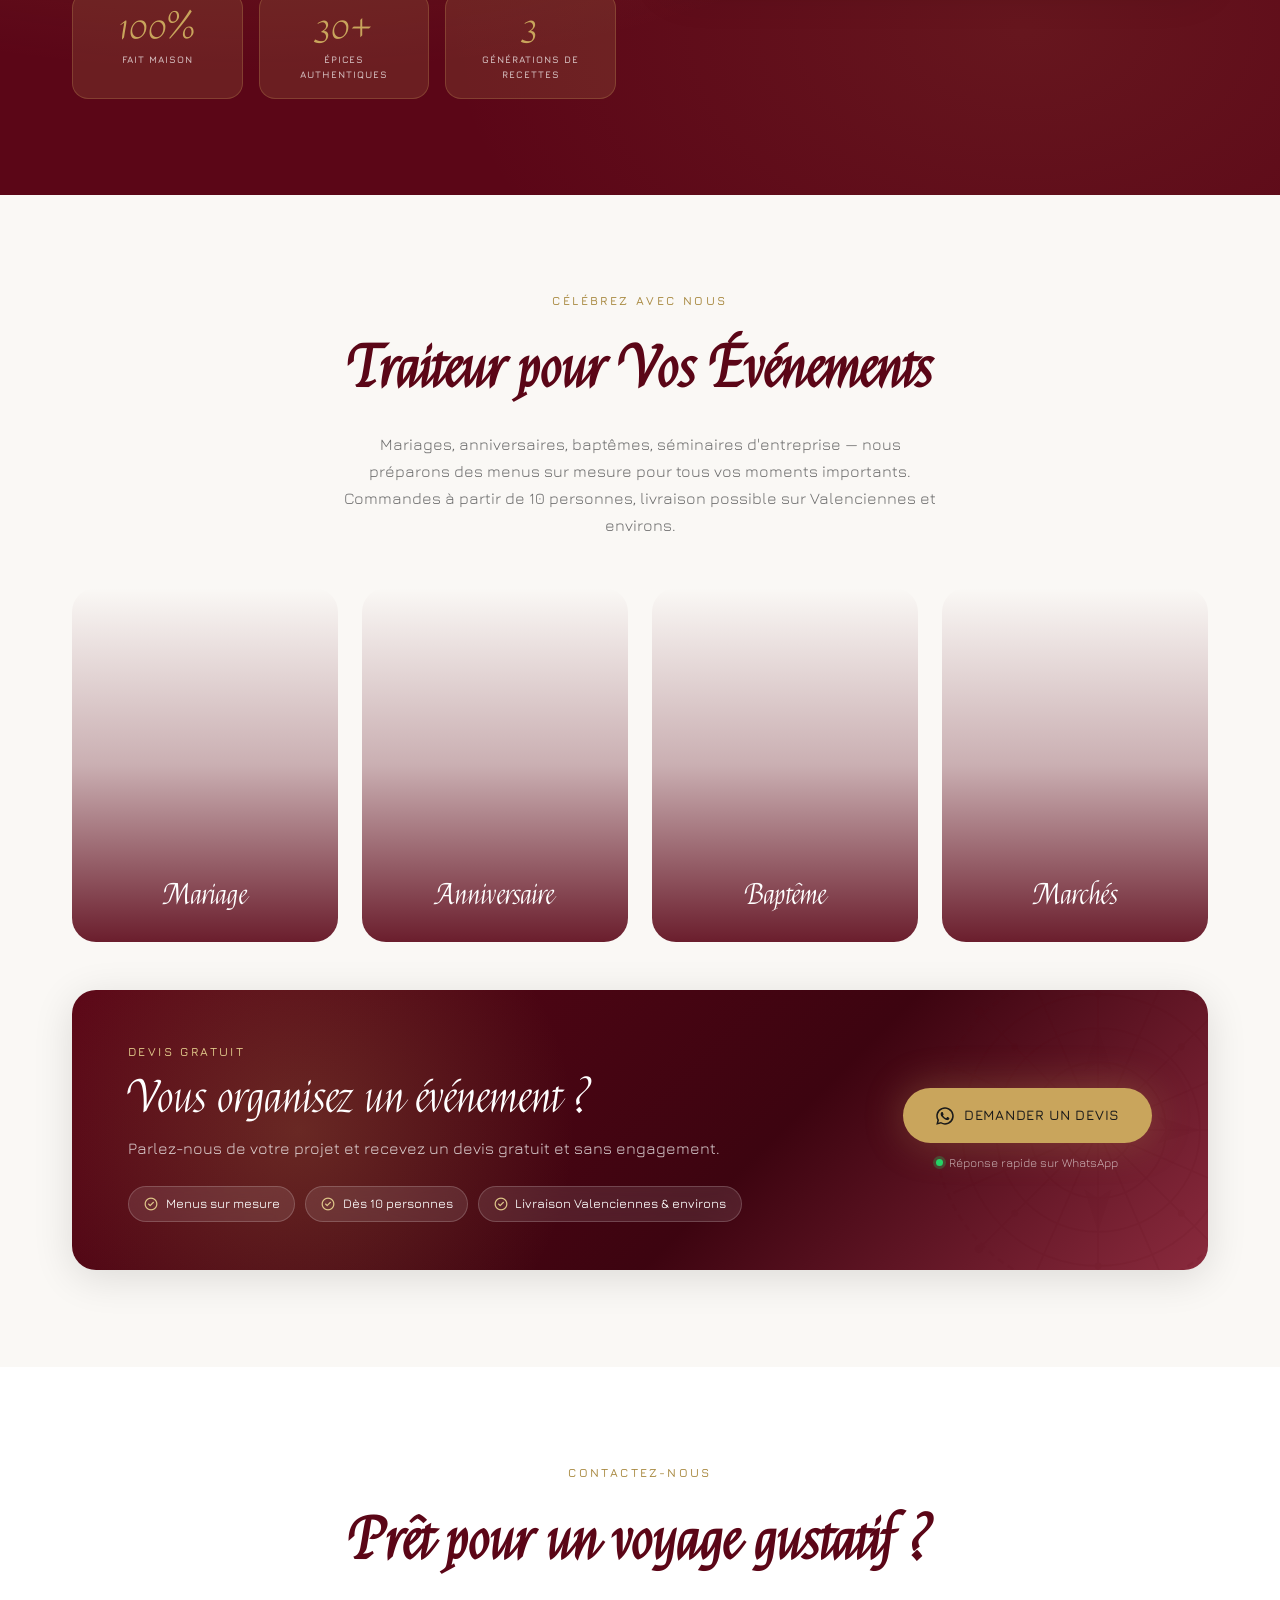
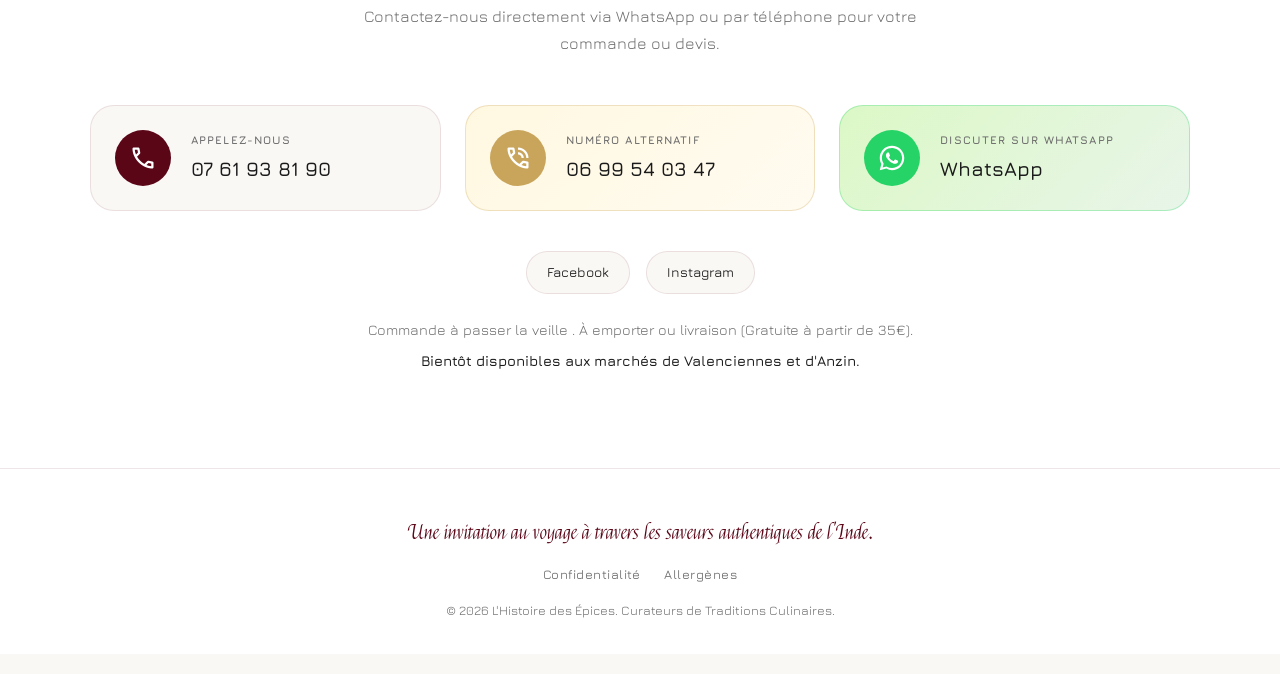
==== commit e8faea4f: "Add complimentary side selection for curries with modal prompt and order integration" ====
--- a/index.html
+++ b/index.html
@@ -7,7 +7,7 @@
     // Apply the theme before first paint (no flash). theme.js keeps it in sync.
     (function () {
       var t = 'dark';
-      try { t = localStorage.getItem('theme') || localStorage.getItem('theme_default') || 'dark'; } catch (e) {}
+      try { t = localStorage.getItem('theme') || localStorage.getItem('theme_default') || 'dark'; } catch (e) { }
       document.documentElement.dataset.theme = t === 'light' ? 'light' : 'dark';
     })();
   </script>
@@ -353,6 +353,34 @@
       </div>
       <div id="cart-items" class="cart-modal__items"></div>
       <div id="cart-footer" class="cart-modal__footer"></div>
+    </div>
+  </div>
+
+  <!-- ═══════════════════════════════════════════════════════════ FREE SIDE CHOICE MODAL -->
+  <!-- Shown before the schedule step when the order has a curry ("needs_side": true in
+       menu.json): pick its complimentary side (content.json → settings.ordering.complimentary_sides).
+       Texts: content.json → ui_strings.ordering.sides_prompt -->
+  <div id="sides-modal" class="schedule-modal sides-modal" role="dialog" aria-modal="true"
+    aria-labelledby="sides-modal-title" hidden>
+    <div class="schedule-modal__backdrop" id="sides-backdrop"></div>
+    <div class="schedule-modal__card">
+      <div class="schedule-modal__header">
+        <h2 id="sides-modal-title" class="schedule-modal__title"></h2>
+        <button class="schedule-modal__close" id="sides-close" aria-label="Fermer">
+          <span class="material-symbols-outlined">close</span>
+        </button>
+      </div>
+      <div class="schedule-modal__body">
+        <p id="sides-modal-text" class="schedule-modal__note"></p>
+        <ul id="sides-list" class="sides-list"></ul>
+      </div>
+      <div class="schedule-modal__footer">
+        <button id="sides-cancel-btn" class="schedule-modal__cancel-btn" type="button"></button>
+        <button id="sides-confirm-btn" class="schedule-modal__confirm-btn" type="button">
+          <span class="material-symbols-outlined" style="font-size:1.1rem;">arrow_forward</span>
+          <span id="sides-confirm-label"></span>
+        </button>
+      </div>
     </div>
   </div>
 
--- a/assets/css/styles.css
+++ b/assets/css/styles.css
@@ -3698,6 +3698,74 @@
     margin: -0.5rem 0 0;
 }
 
+/* ── Free side choice (reuses the schedule modal shell) ───────────────────── */
+
+.sides-list {
+    list-style: none;
+    margin: 0;
+    padding: 0;
+    display: flex;
+    flex-direction: column;
+    gap: 0.9rem;
+}
+
+.sides-item {
+    display: flex;
+    flex-direction: column;
+    gap: 0.45rem;
+}
+
+.sides-item__name {
+    font-size: 0.9rem;
+    font-weight: 600;
+    color: var(--dark);
+}
+
+.sides-item__choices {
+    display: grid;
+    grid-template-columns: 1fr 1fr;
+    gap: 0.5rem;
+}
+
+.sides-choice {
+    position: relative;
+    display: flex;
+    align-items: center;
+    justify-content: center;
+    min-height: 44px;
+    padding: 0.5rem 0.6rem;
+    border: 1.5px solid var(--border);
+    border-radius: var(--radius-md);
+    background: var(--surface);
+    color: var(--dark);
+    font-size: 0.85rem;
+    text-align: center;
+    cursor: pointer;
+    transition: border-color 0.2s var(--ease), background 0.2s var(--ease), color 0.2s var(--ease);
+}
+
+.sides-choice input {
+    position: absolute;
+    opacity: 0;
+    pointer-events: none;
+}
+
+.sides-choice:hover {
+    border-color: var(--saffron);
+}
+
+.sides-choice:has(input:checked) {
+    border-color: var(--saffron);
+    background: rgba(201, 165, 92, 0.12);
+    color: var(--accent);
+    font-weight: 600;
+}
+
+.sides-choice:has(input:focus-visible) {
+    outline: 2px solid var(--saffron);
+    outline-offset: 2px;
+}
+
 /* ── Order total (schedule modal) ─────────────────────────────────────────── */
 
 .schedule-summary {
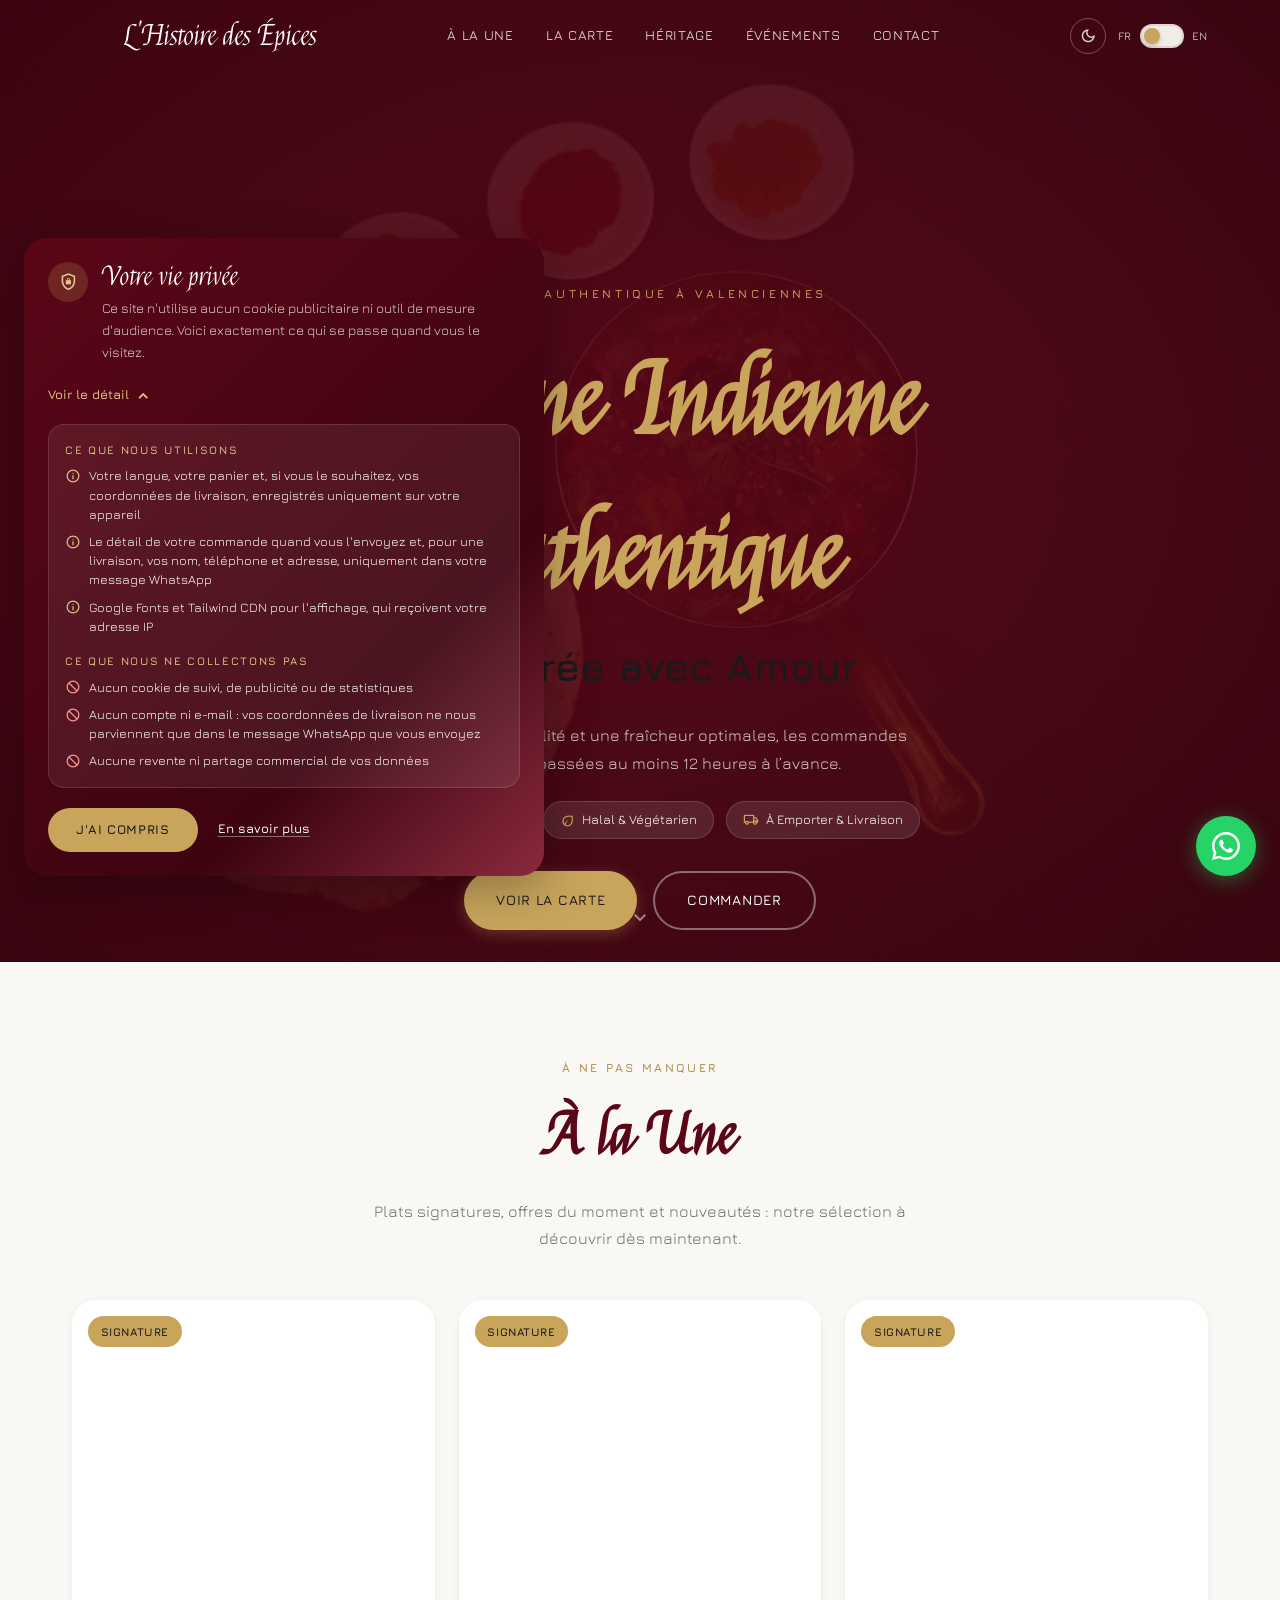
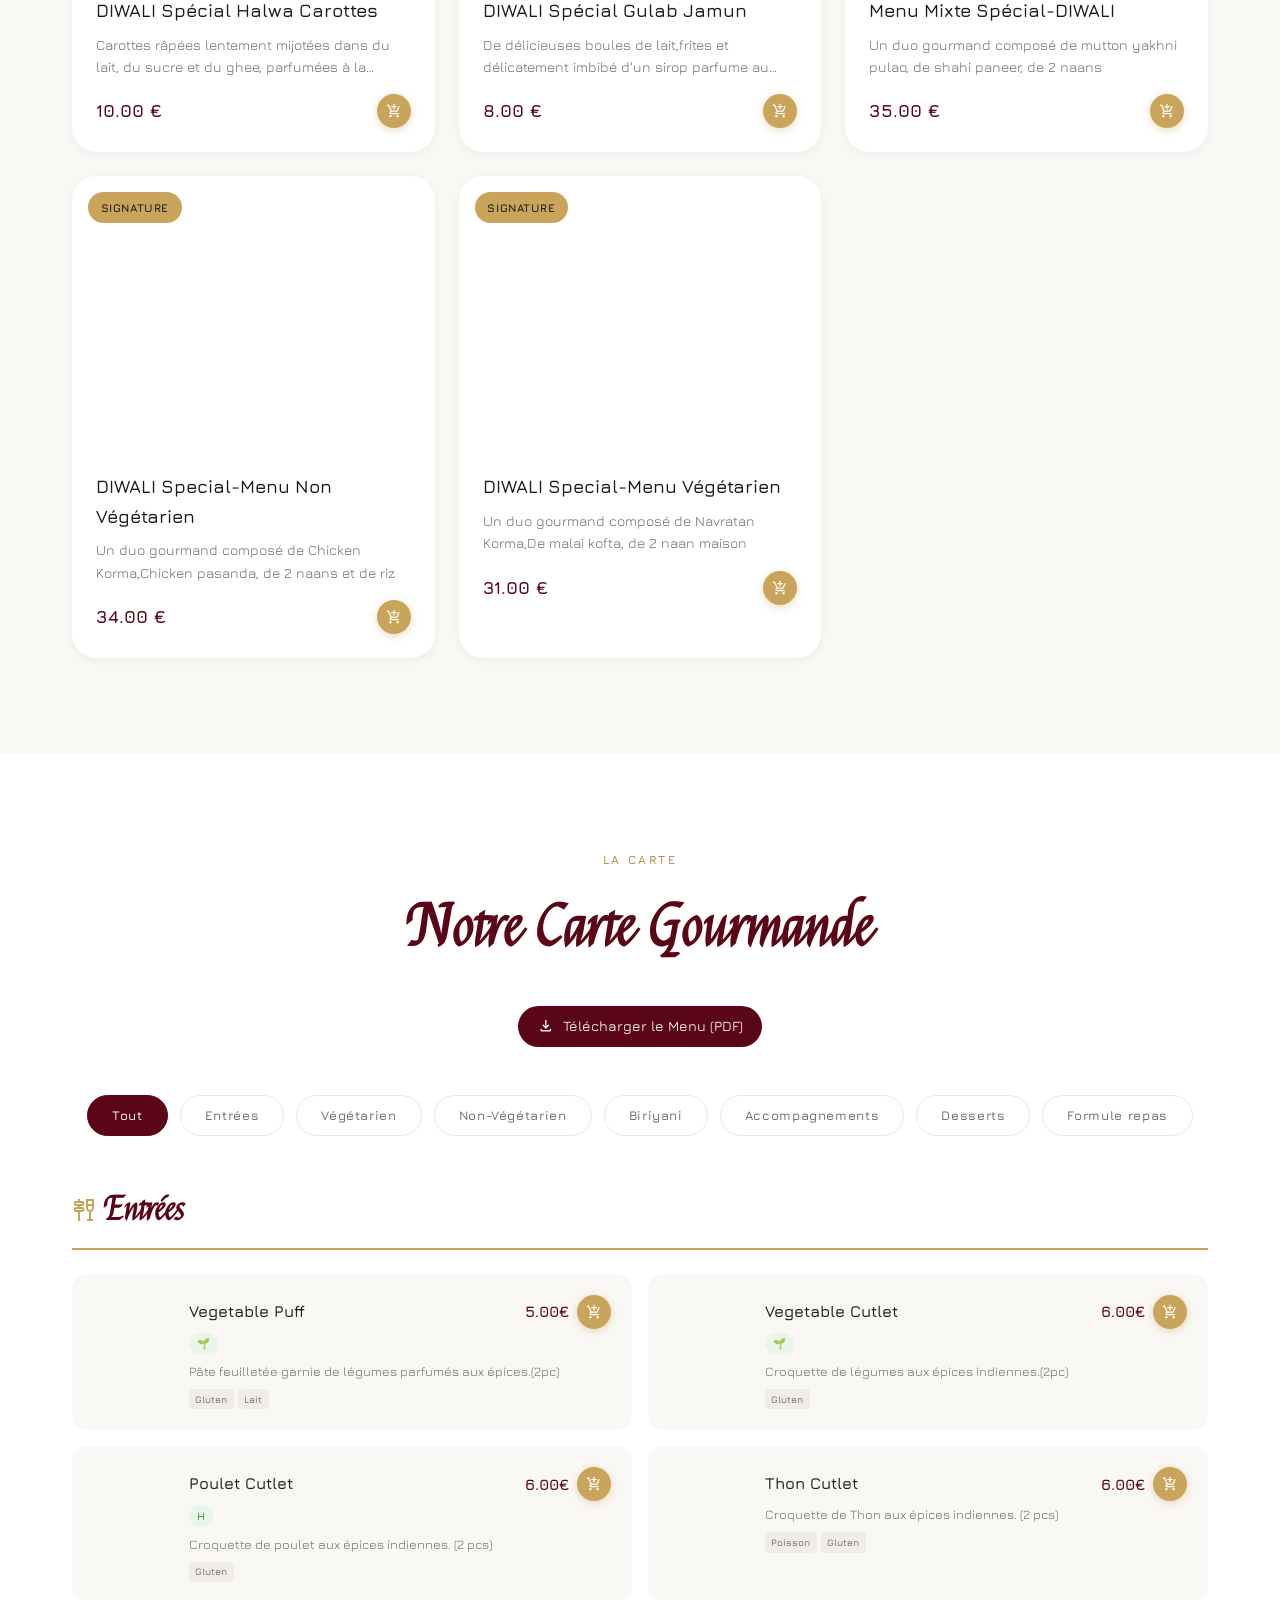
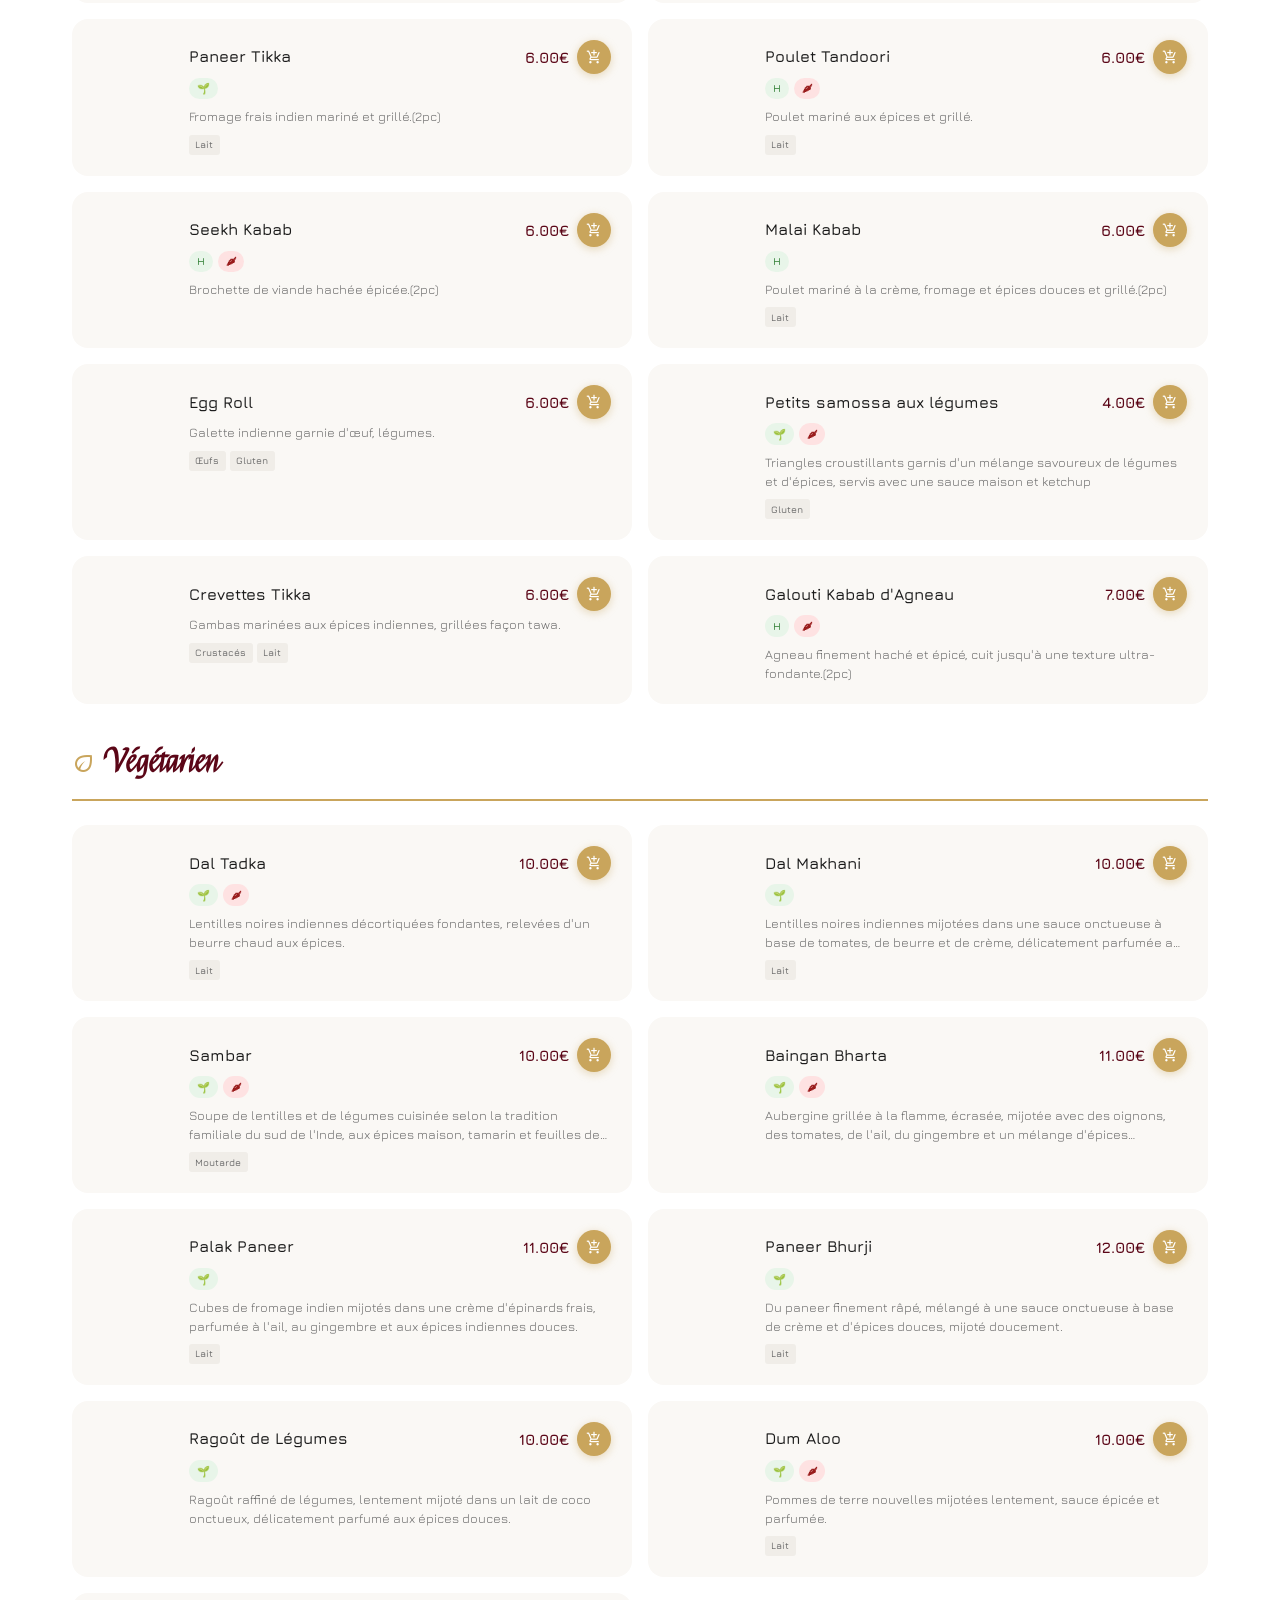
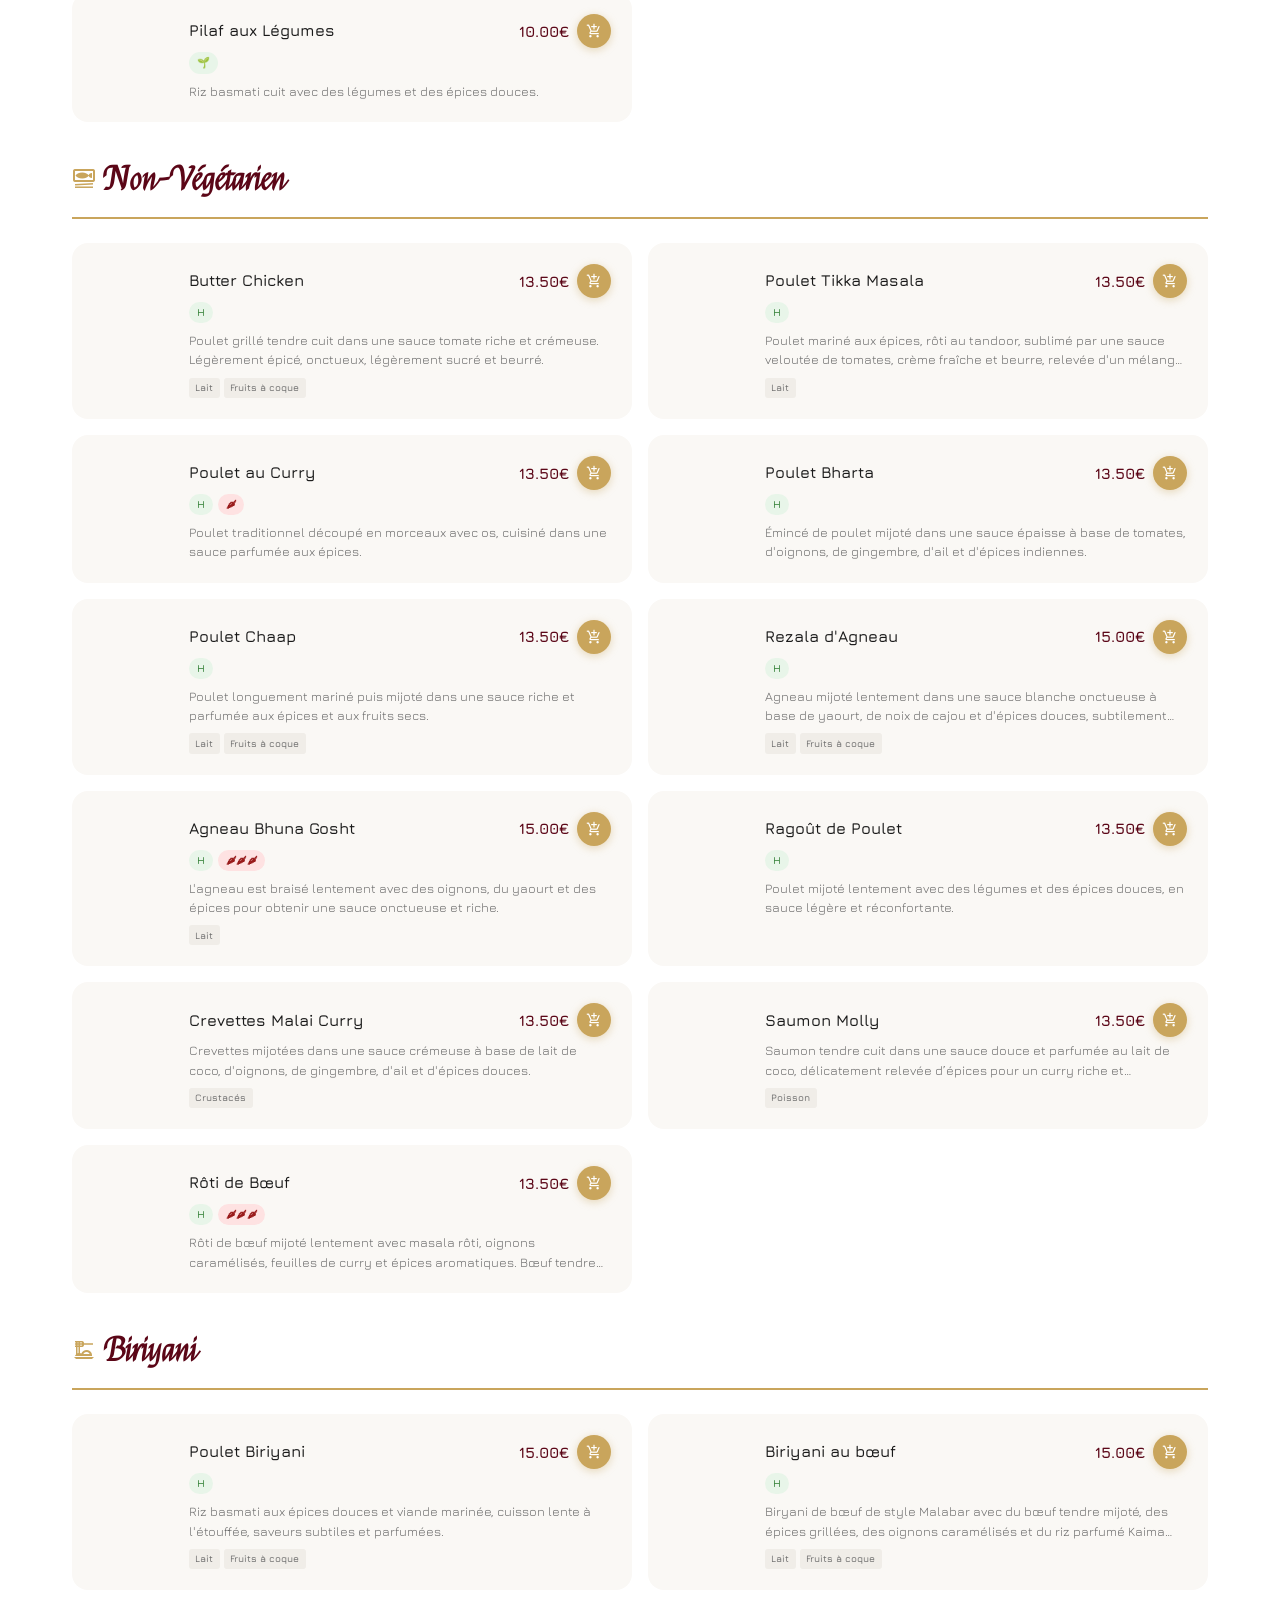
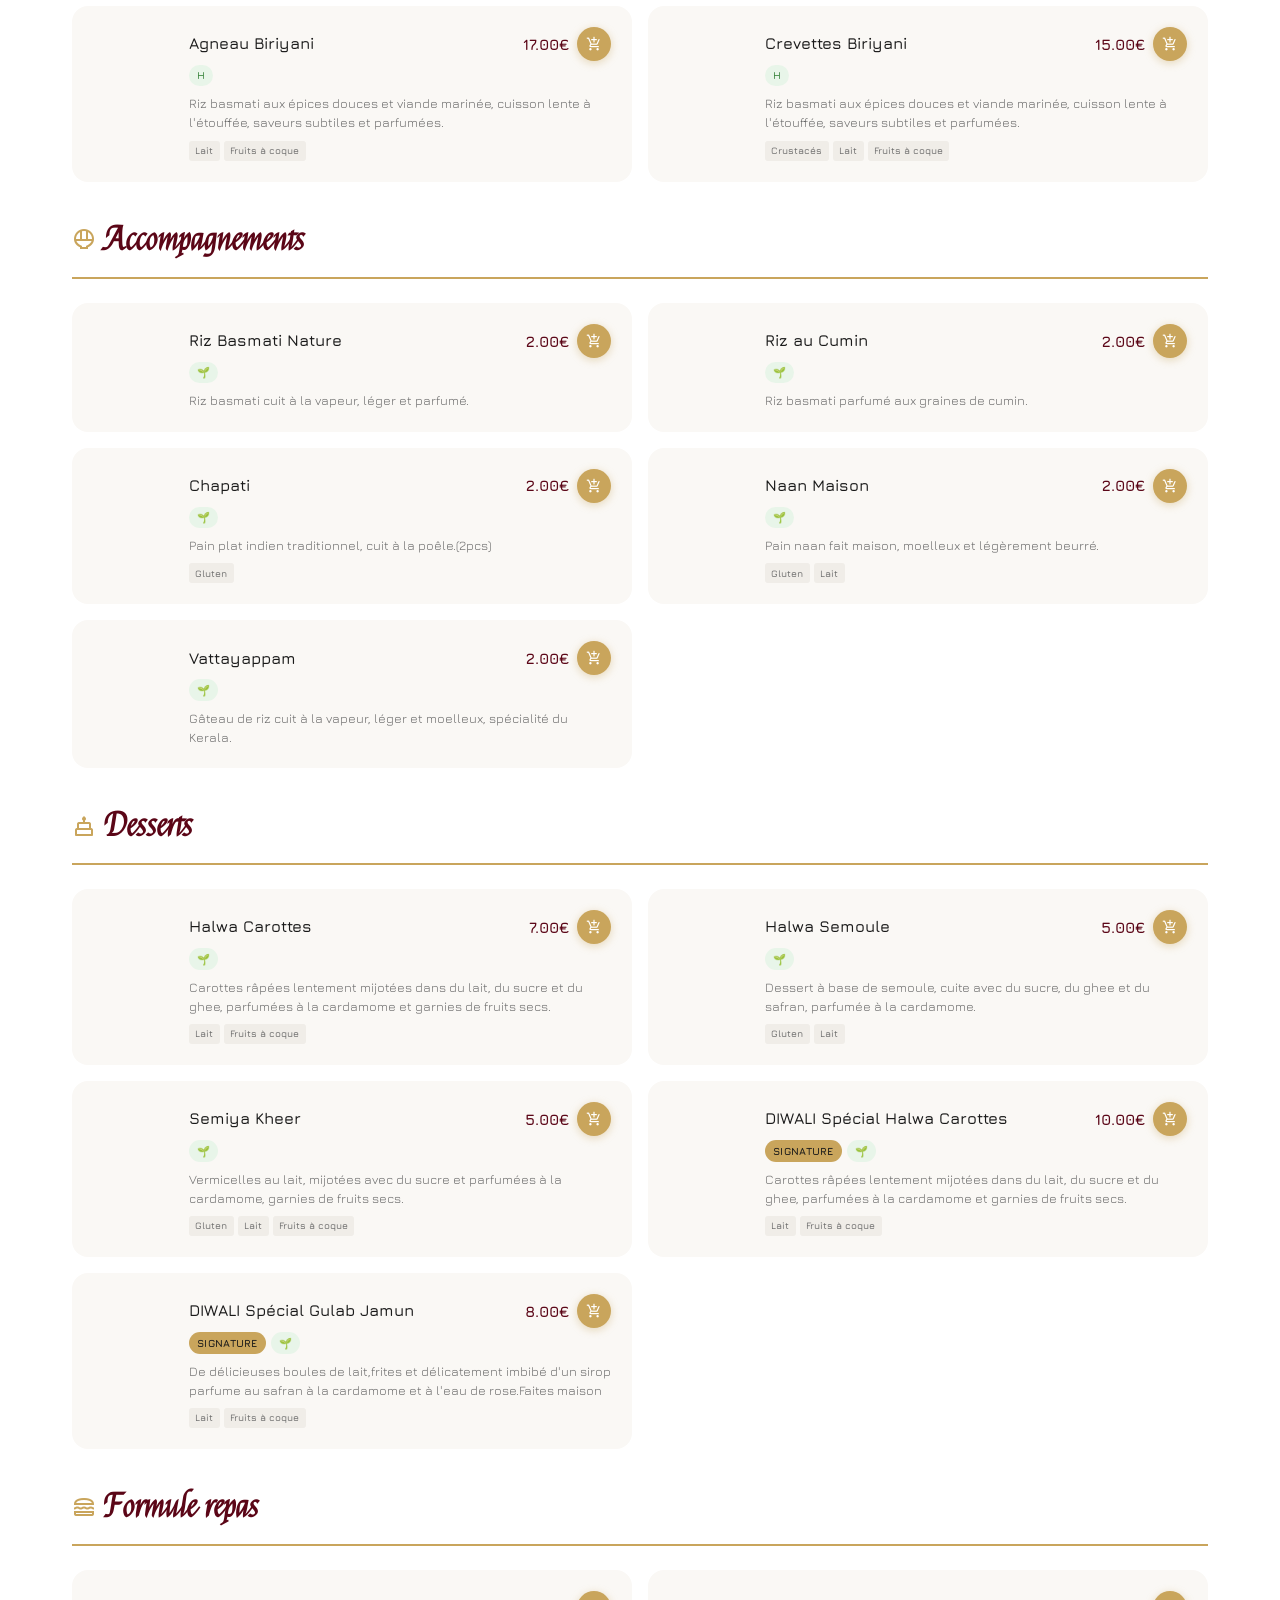
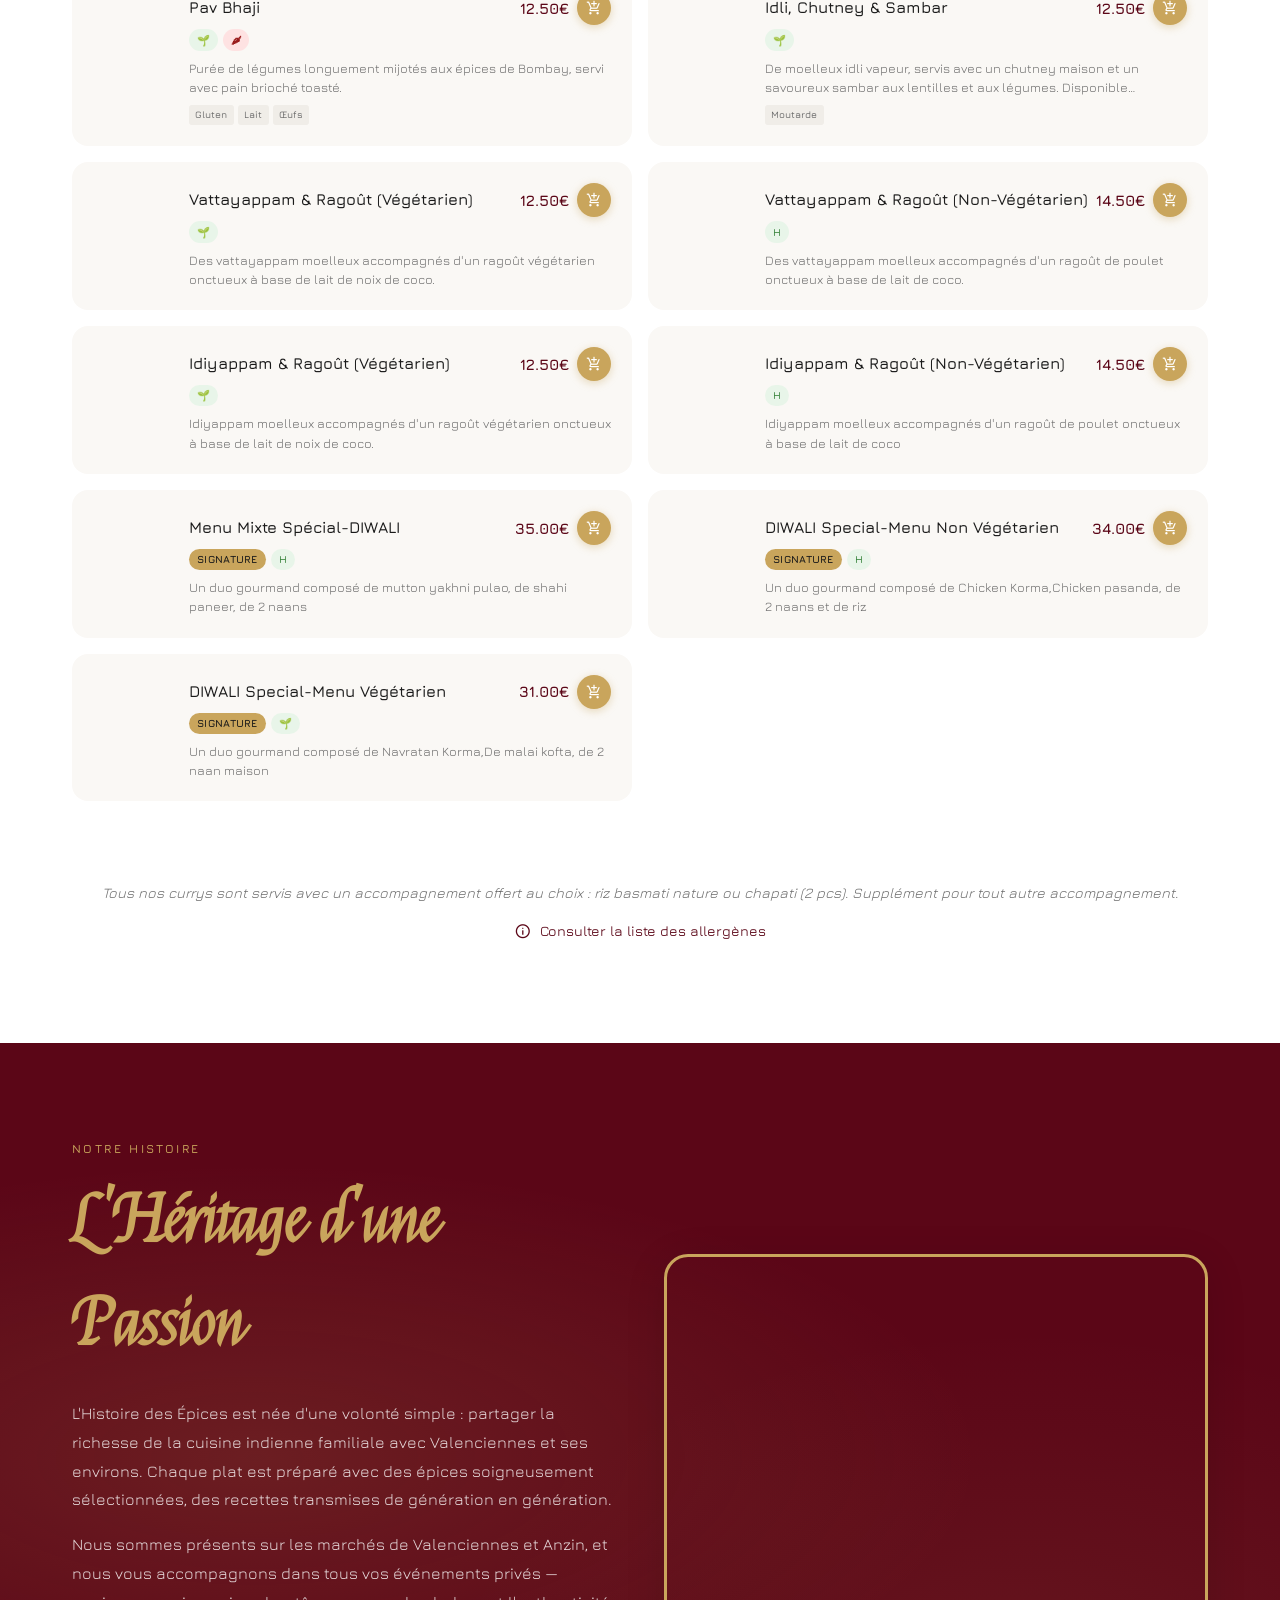
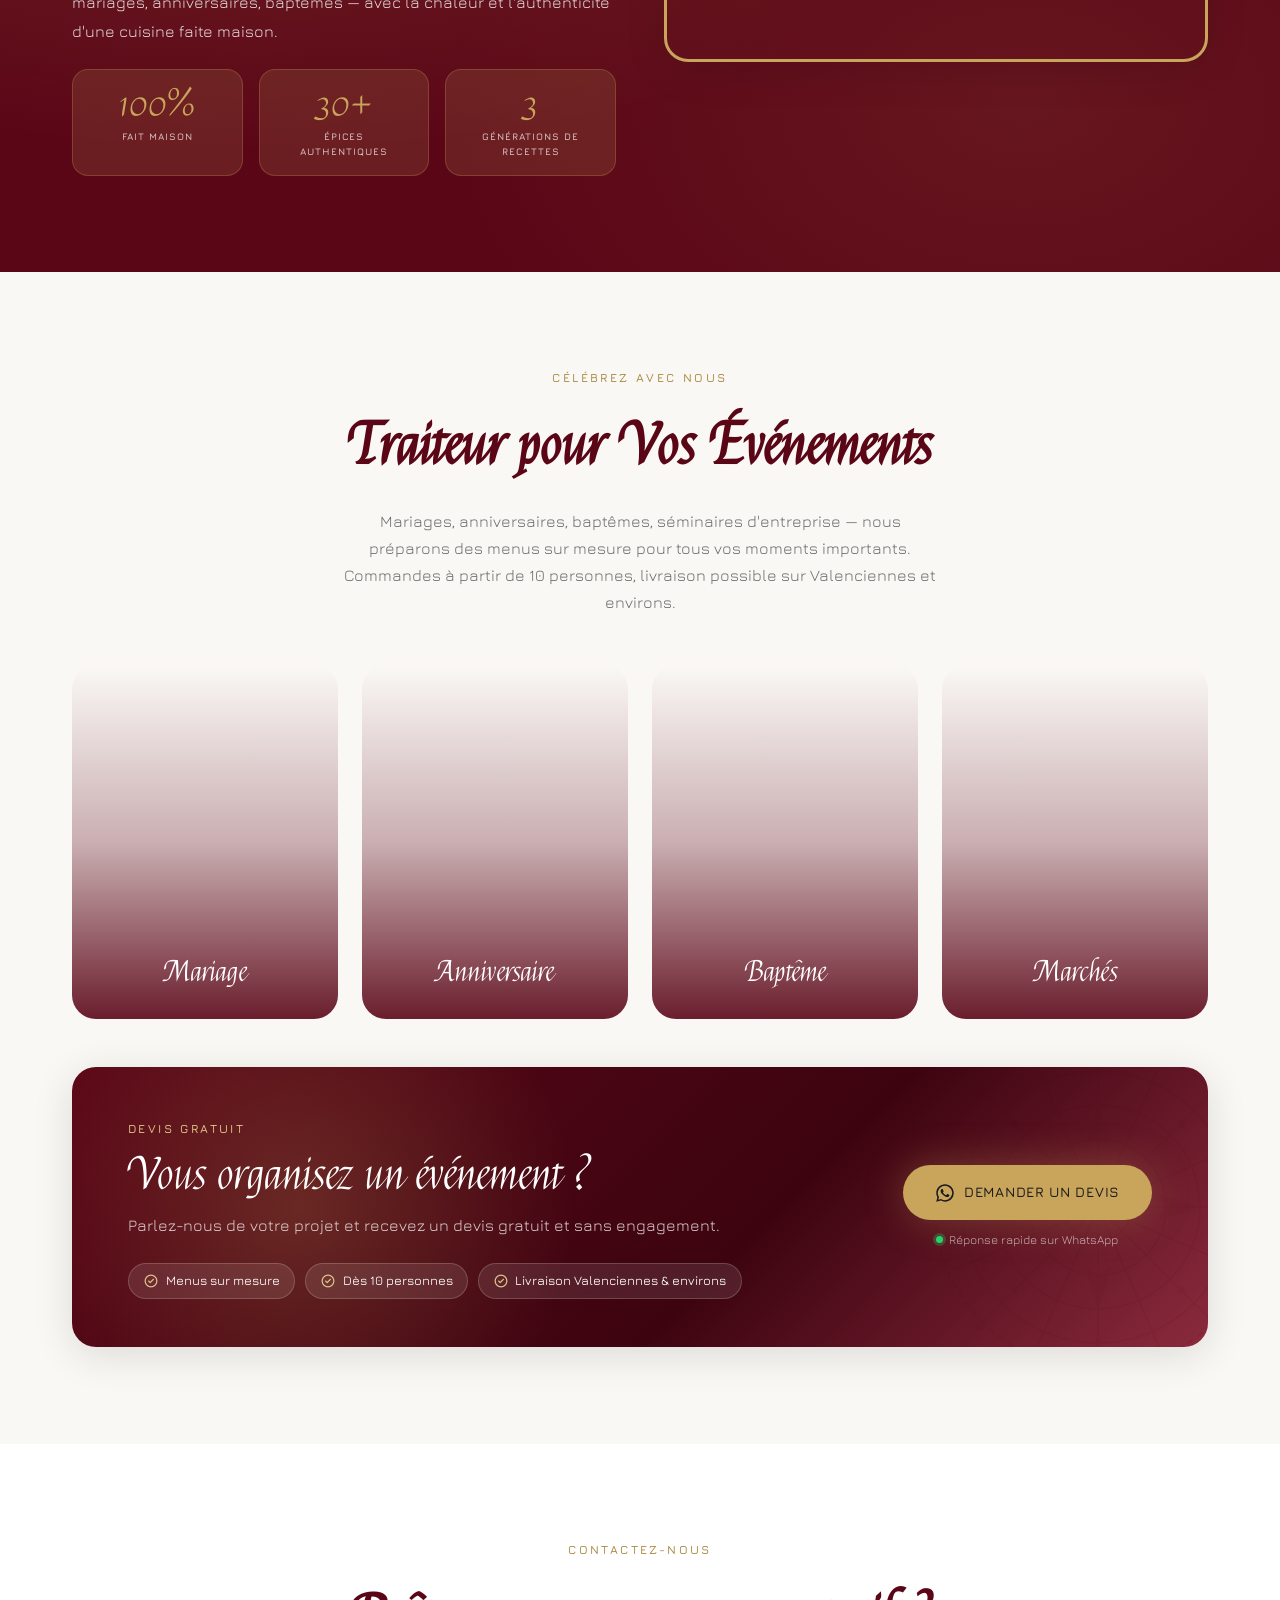
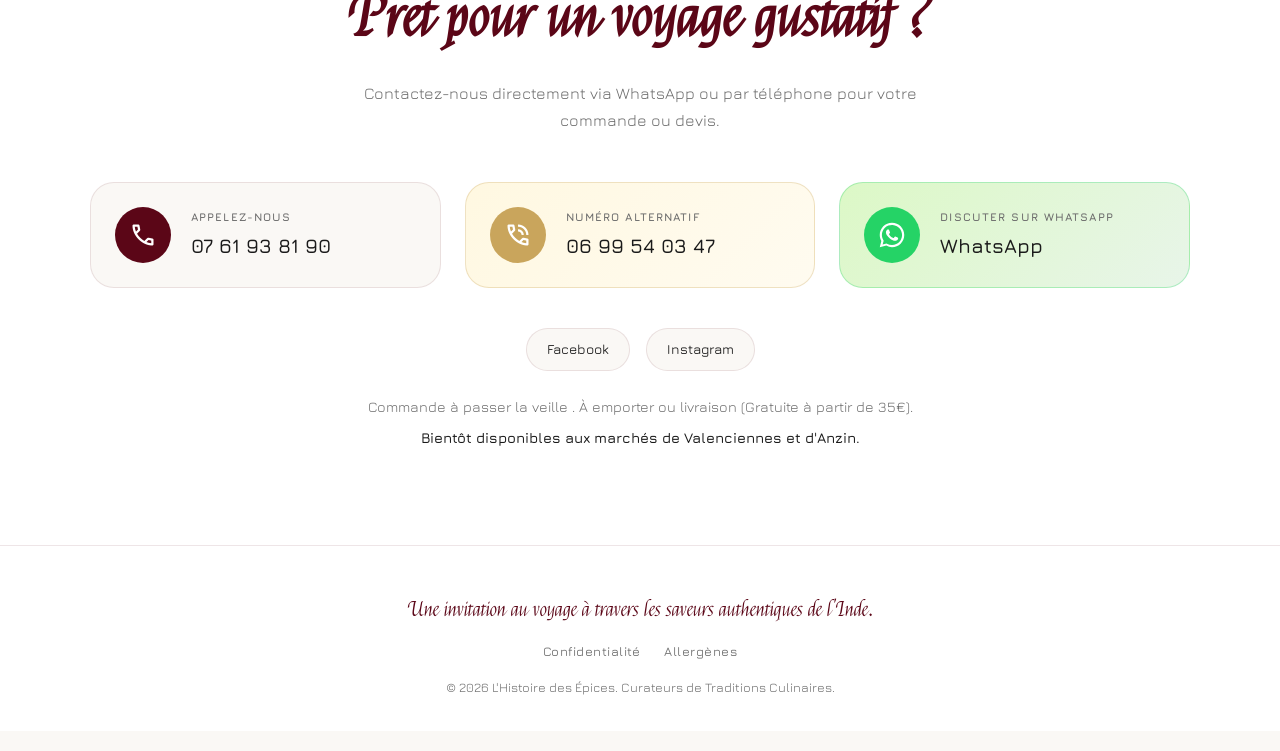
==== commit 67f8f531: "Add promo code support with client-side validation and Apps Script integration Implement discount co" ====
--- a/index.html
+++ b/index.html
@@ -259,7 +259,8 @@
         <!-- Footnote + allergens -->
         <div class="menu-footer">
           <p id="menu-footnote" class="menu-footnote">
-            Tous les plats sont accompagnés de Riz Basmati nature. Supplément pour tout accompagnement ou remplacement.
+            Tous nos currys sont servis avec un accompagnement offert au choix : riz basmati nature ou chapati (2 pcs).
+            Supplément pour tout autre accompagnement.
           </p>
           <a id="allergen-link" href="allergens.html" target="_blank" rel="noopener" class="allergen-link">
             <span class="material-symbols-outlined">info</span>
@@ -470,11 +471,27 @@
           <span id="schedule-time-window-note" class="schedule-modal__hint"></span>
         </div>
 
+        <!-- Promo code (verified by the Apps Script; content.json → ui_strings.ordering.promo) -->
+        <div id="schedule-promo" class="schedule-promo" hidden>
+          <label id="promo-label" for="promo-code-input" class="schedule-modal__label"></label>
+          <div class="schedule-promo__row">
+            <input id="promo-code-input" class="schedule-modal__input schedule-promo__input" type="text"
+              autocomplete="off" autocapitalize="characters" spellcheck="false" maxlength="30"
+              aria-describedby="promo-status" />
+            <button id="promo-apply-btn" class="schedule-promo__btn" type="button"></button>
+          </div>
+          <p id="promo-status" class="schedule-promo__status" role="status" aria-live="polite" hidden></p>
+        </div>
+
         <!-- Order total (delivery fee added below the free-delivery threshold) -->
         <div id="schedule-summary" class="schedule-summary" hidden>
           <div class="schedule-summary__row">
             <span data-ordering-text="subtotal_label"></span>
             <span id="summary-subtotal"></span>
+          </div>
+          <div class="schedule-summary__row schedule-summary__row--discount" id="summary-discount-row" hidden>
+            <span id="summary-discount-label"></span>
+            <span id="summary-discount"></span>
           </div>
           <div class="schedule-summary__row" id="summary-delivery-row" hidden>
             <span data-ordering-text="delivery_fee_label"></span>
--- a/assets/css/styles.css
+++ b/assets/css/styles.css
@@ -3741,7 +3741,10 @@
     font-size: 0.85rem;
     text-align: center;
     cursor: pointer;
-    transition: border-color 0.2s var(--ease), background 0.2s var(--ease), color 0.2s var(--ease);
+    transition:
+        border-color 0.2s var(--ease),
+        background 0.2s var(--ease),
+        color 0.2s var(--ease);
 }
 
 .sides-choice input {
@@ -3795,6 +3798,101 @@
 .schedule-summary__row .is-free {
     font-weight: 700;
     color: #2e7d32;
+}
+
+.schedule-summary__row--discount {
+    font-weight: 700;
+    color: #2e7d32;
+}
+
+[data-theme='dark'] .schedule-summary__row--discount,
+[data-theme='dark'] .schedule-summary__row .is-free {
+    color: #81c784;
+}
+
+/* ── Promo code (schedule modal) ──────────────────────────────────────────── */
+
+.schedule-promo {
+    display: flex;
+    flex-direction: column;
+    gap: 0.4rem;
+}
+
+.schedule-promo[hidden],
+.schedule-promo__status[hidden] {
+    display: none;
+}
+
+.schedule-promo__row {
+    display: flex;
+    gap: 0.5rem;
+}
+
+.schedule-promo__input {
+    flex: 1;
+    min-width: 0;
+    text-transform: uppercase;
+    letter-spacing: 0.06em;
+}
+
+.schedule-promo__input::placeholder {
+    text-transform: none;
+    letter-spacing: normal;
+}
+
+.schedule-promo__input[readonly] {
+    border-color: #2e7d32;
+    background: rgba(46, 125, 50, 0.08);
+}
+
+.schedule-promo__input[aria-invalid='true'] {
+    border-color: #dc2626;
+}
+
+.schedule-promo__btn {
+    flex-shrink: 0;
+    padding: 0 1rem;
+    border: 1.5px solid var(--saffron);
+    border-radius: var(--radius-sm);
+    background: transparent;
+    color: var(--accent);
+    font-family: var(--font-body);
+    font-size: 0.85rem;
+    font-weight: 600;
+    cursor: pointer;
+    transition: background 0.2s var(--ease);
+}
+
+.schedule-promo__btn:hover:not(:disabled) {
+    background: rgba(201, 165, 92, 0.12);
+}
+
+.schedule-promo__btn:disabled {
+    opacity: 0.5;
+    cursor: wait;
+}
+
+.schedule-promo__status {
+    margin: 0;
+    font-size: 0.8rem;
+    color: var(--muted);
+}
+
+.schedule-promo__status[data-kind='success'] {
+    color: #2e7d32;
+    font-weight: 600;
+}
+
+.schedule-promo__status[data-kind='error'] {
+    color: #dc2626;
+}
+
+[data-theme='dark'] .schedule-promo__status[data-kind='success'] {
+    color: #81c784;
+}
+
+[data-theme='dark'] .schedule-promo__status[data-kind='error'] {
+    color: #f87171;
 }
 
 .schedule-summary__total {
